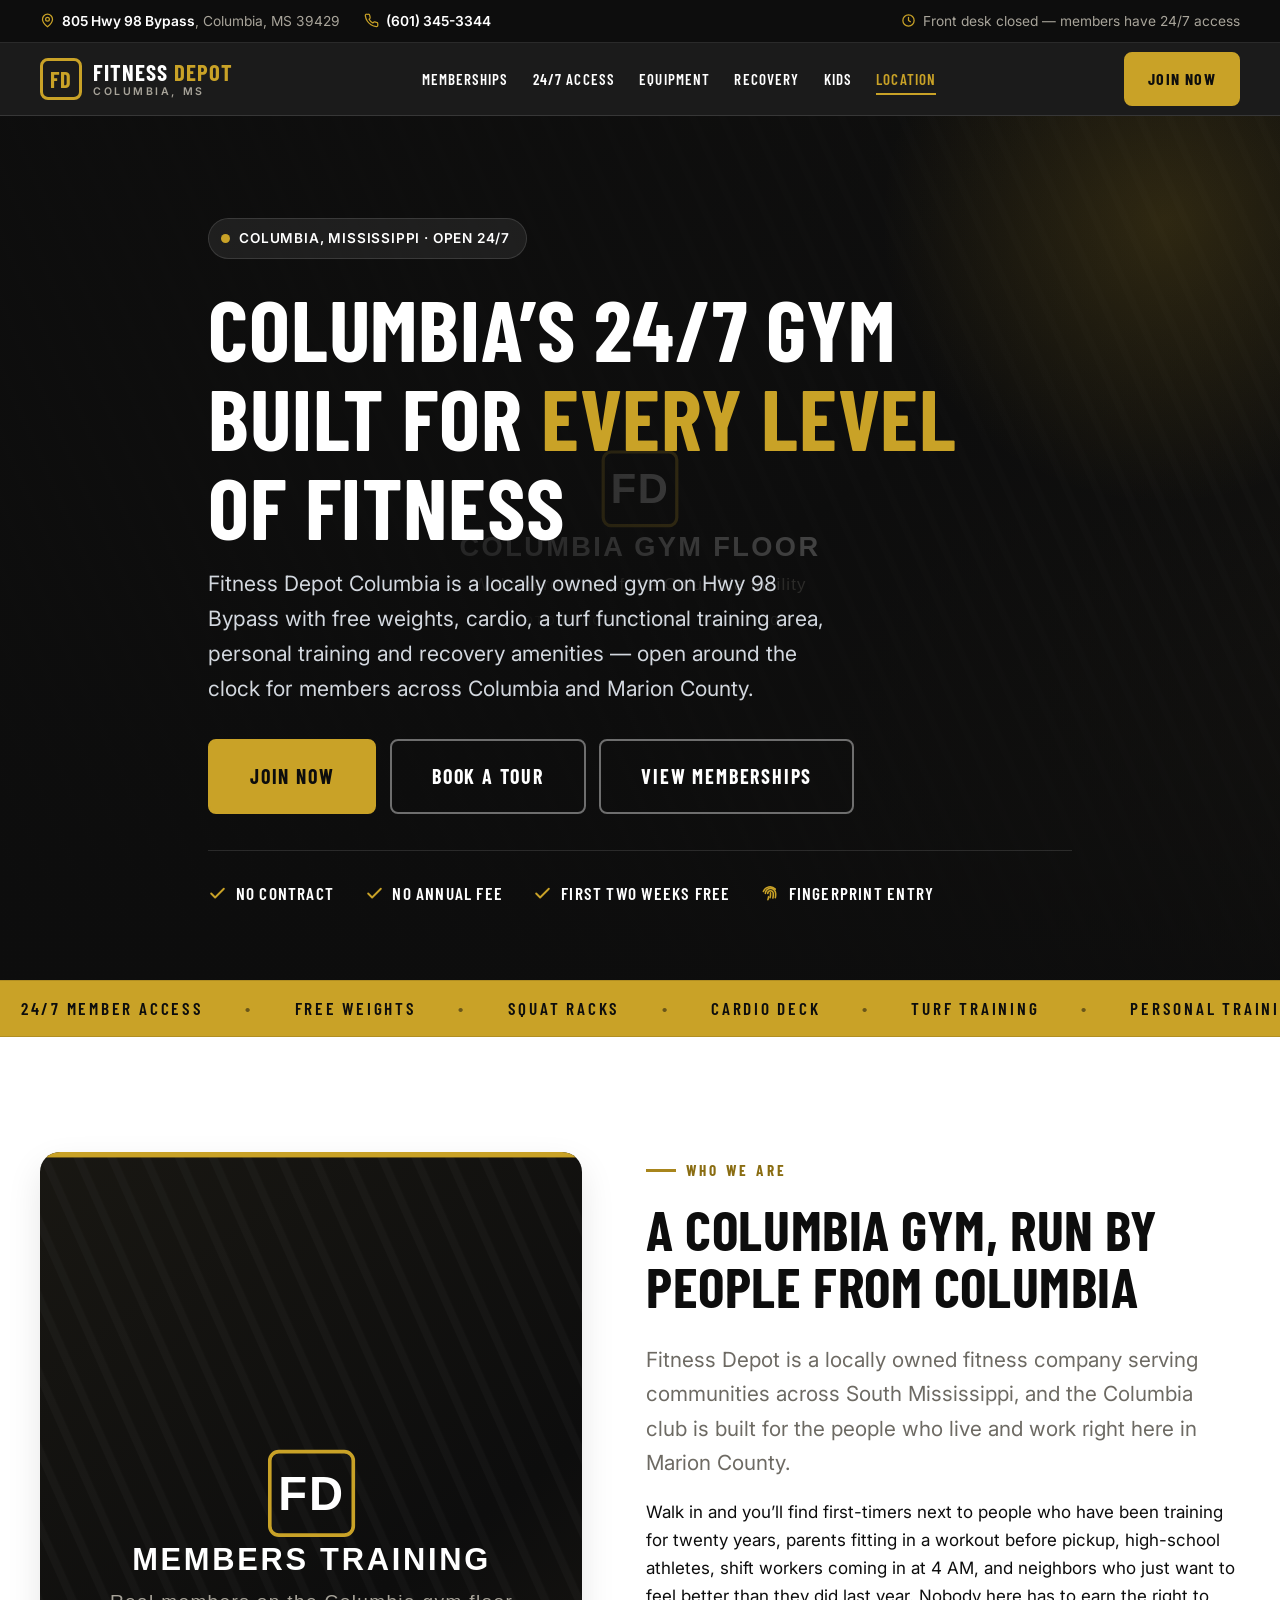
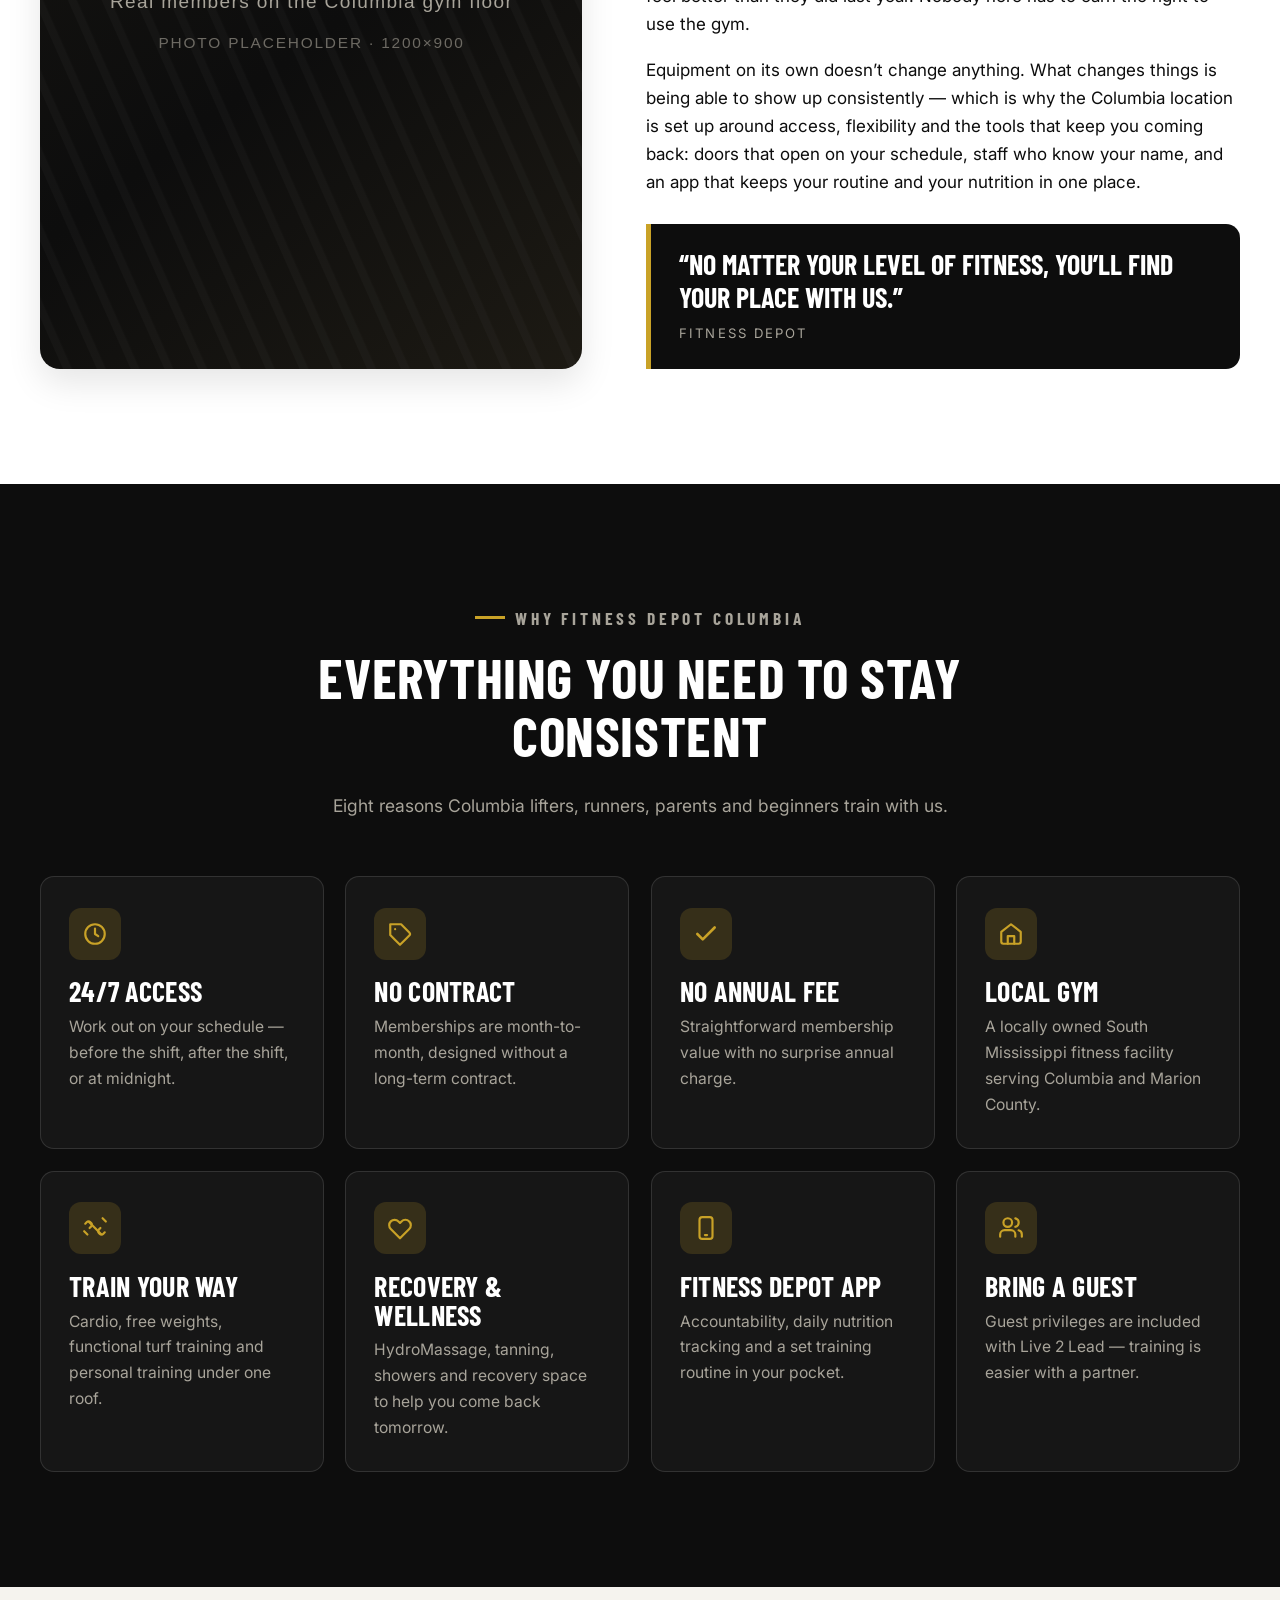
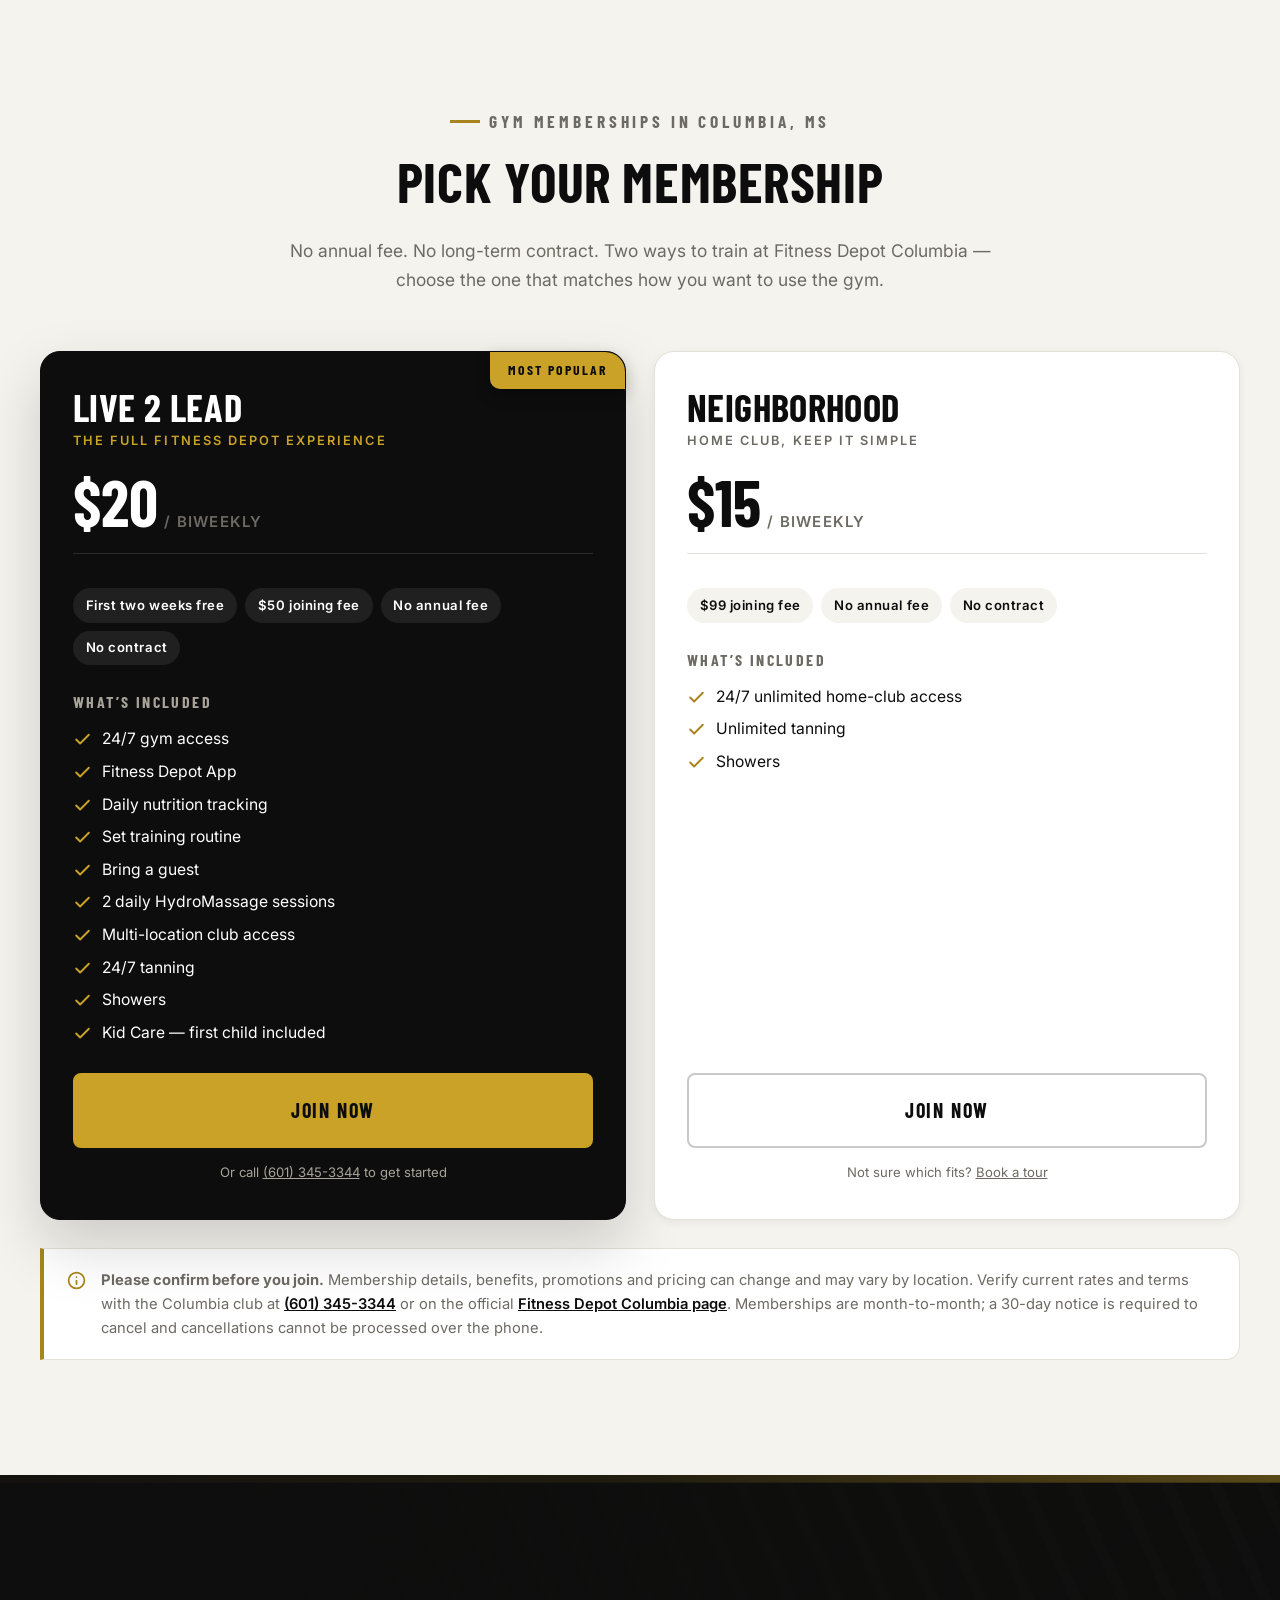
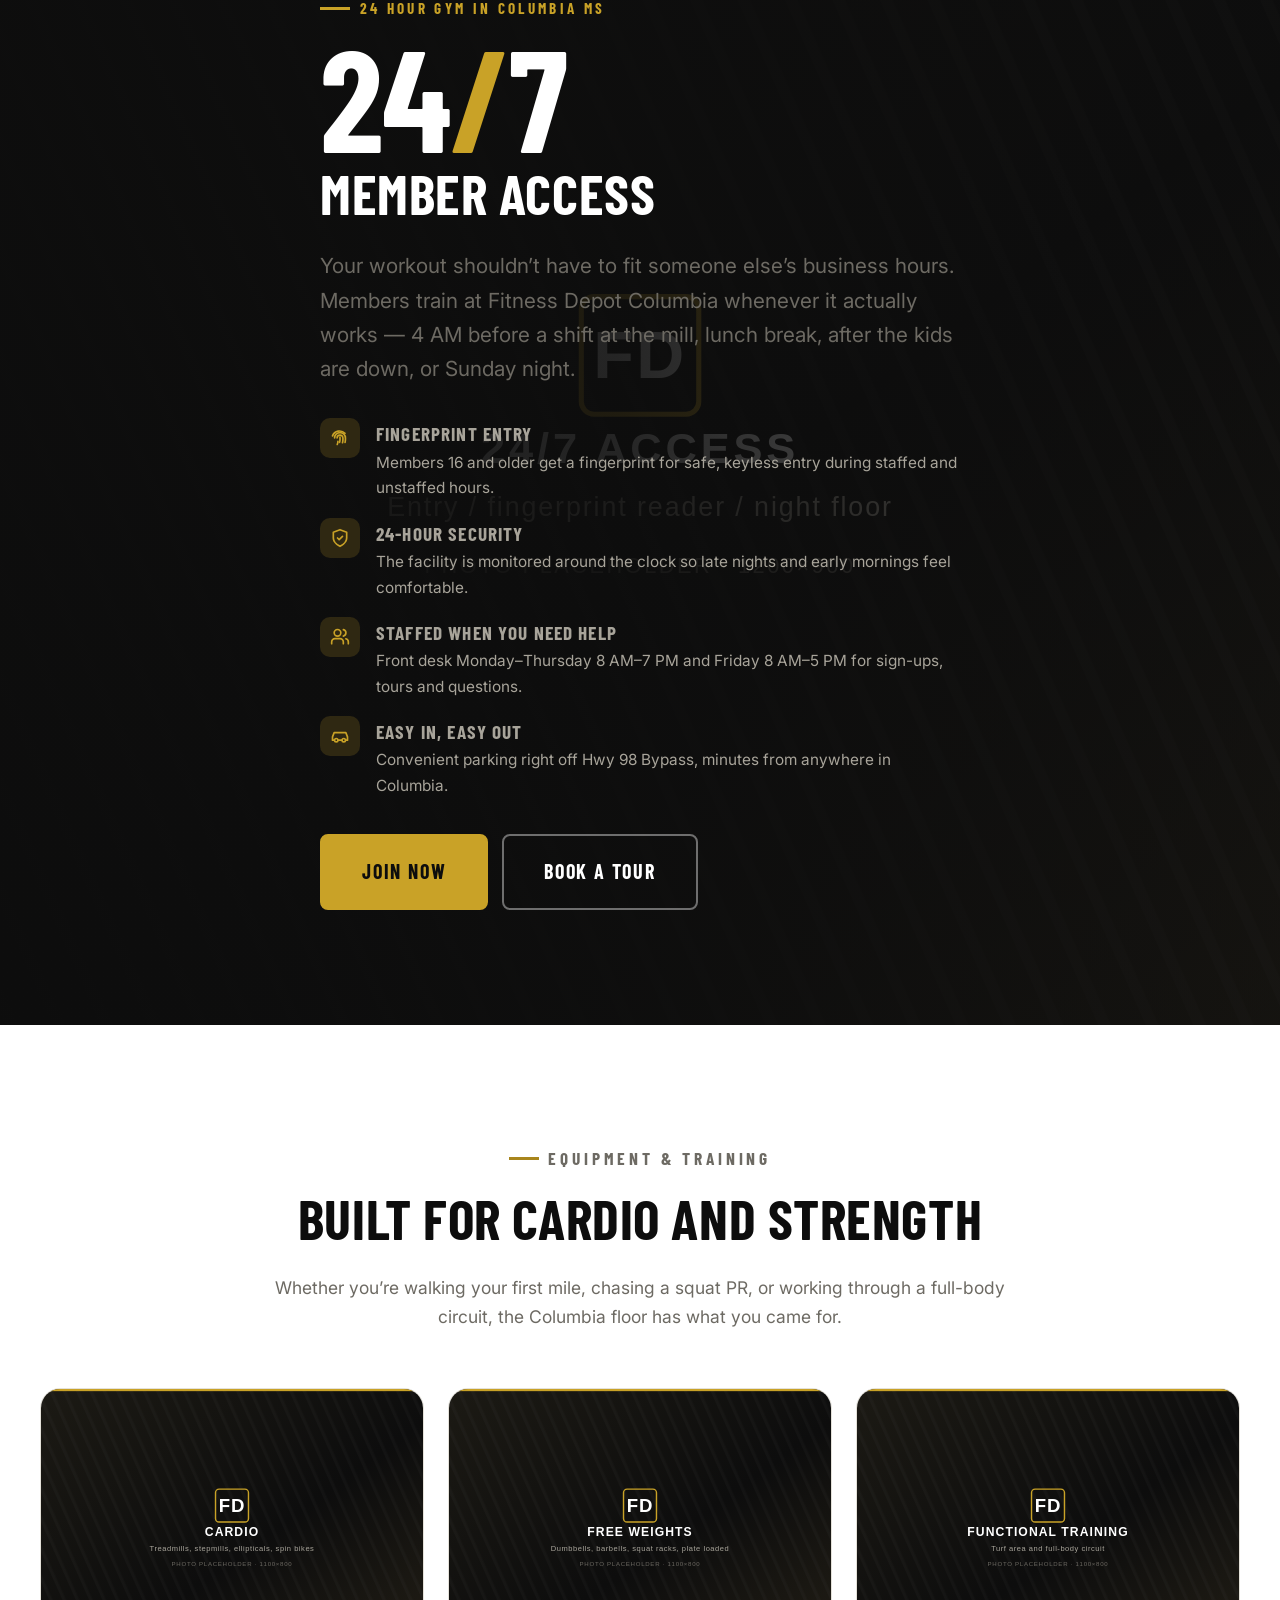
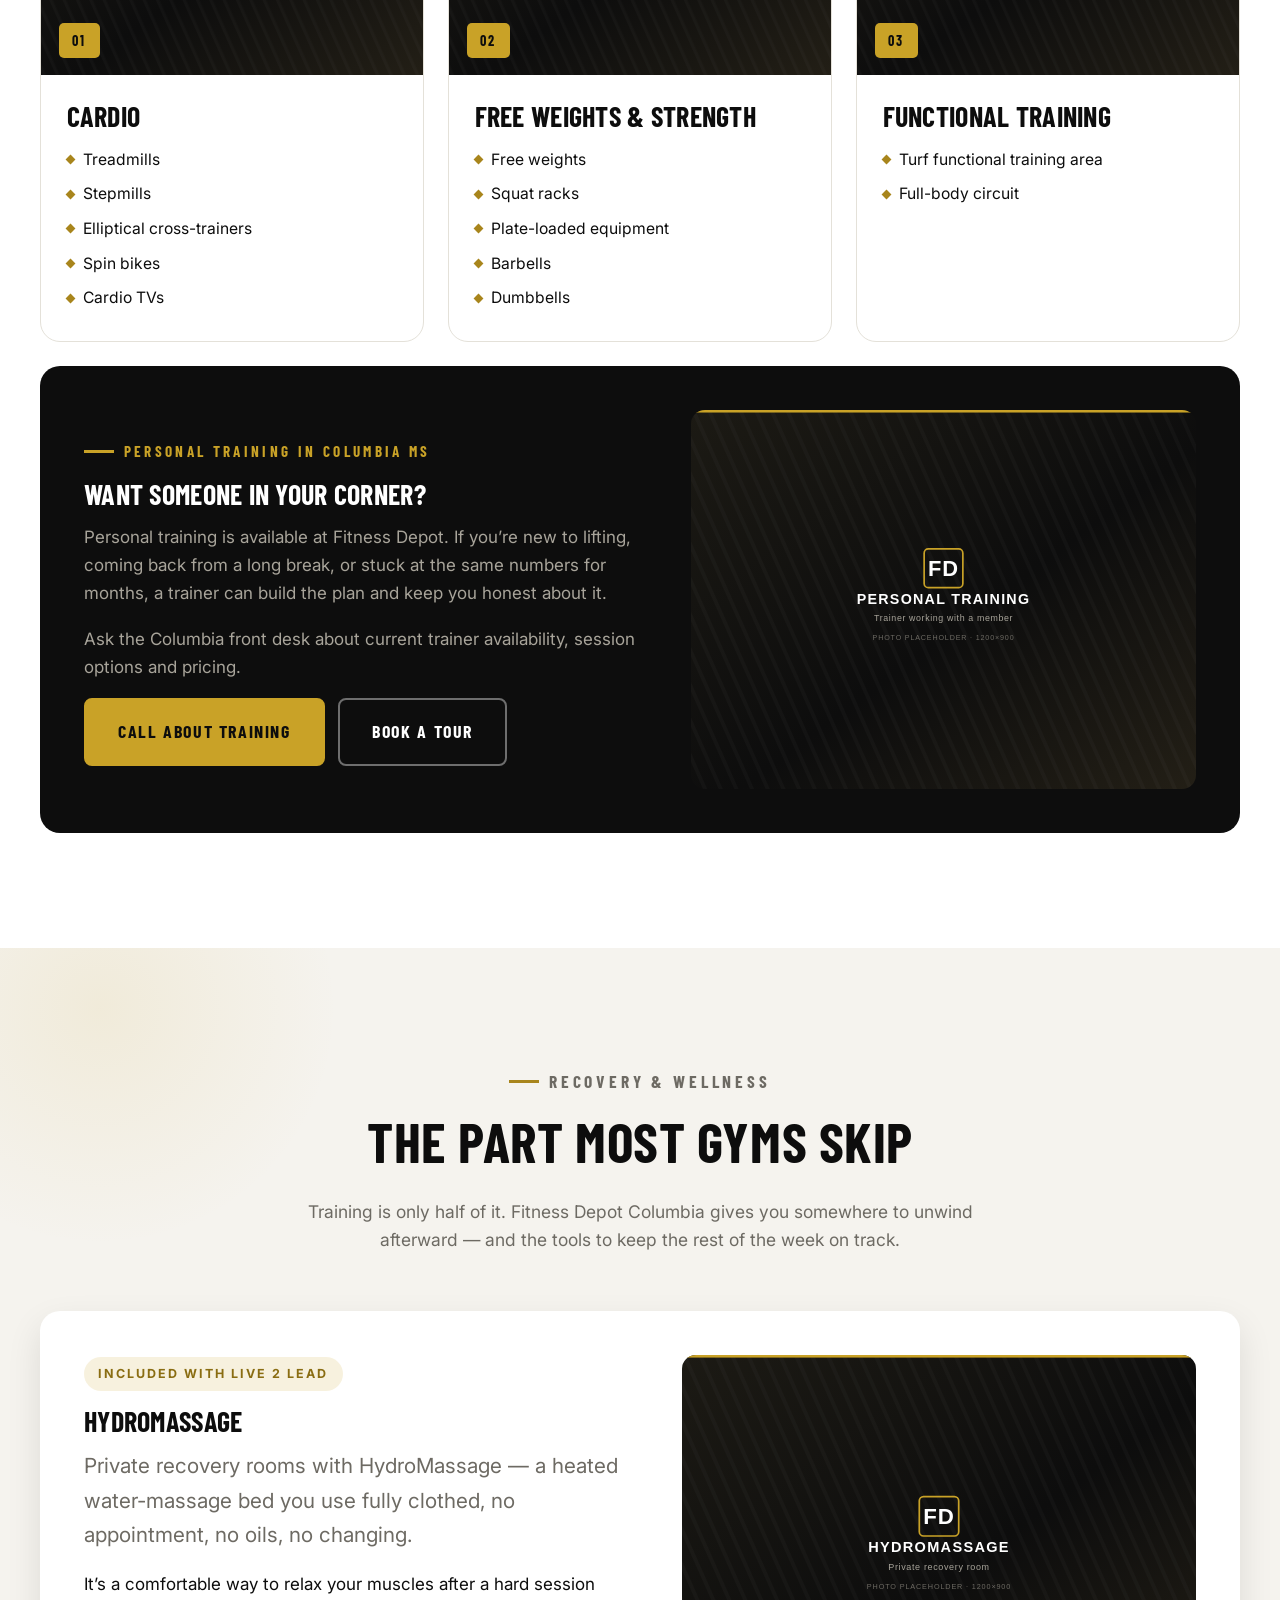
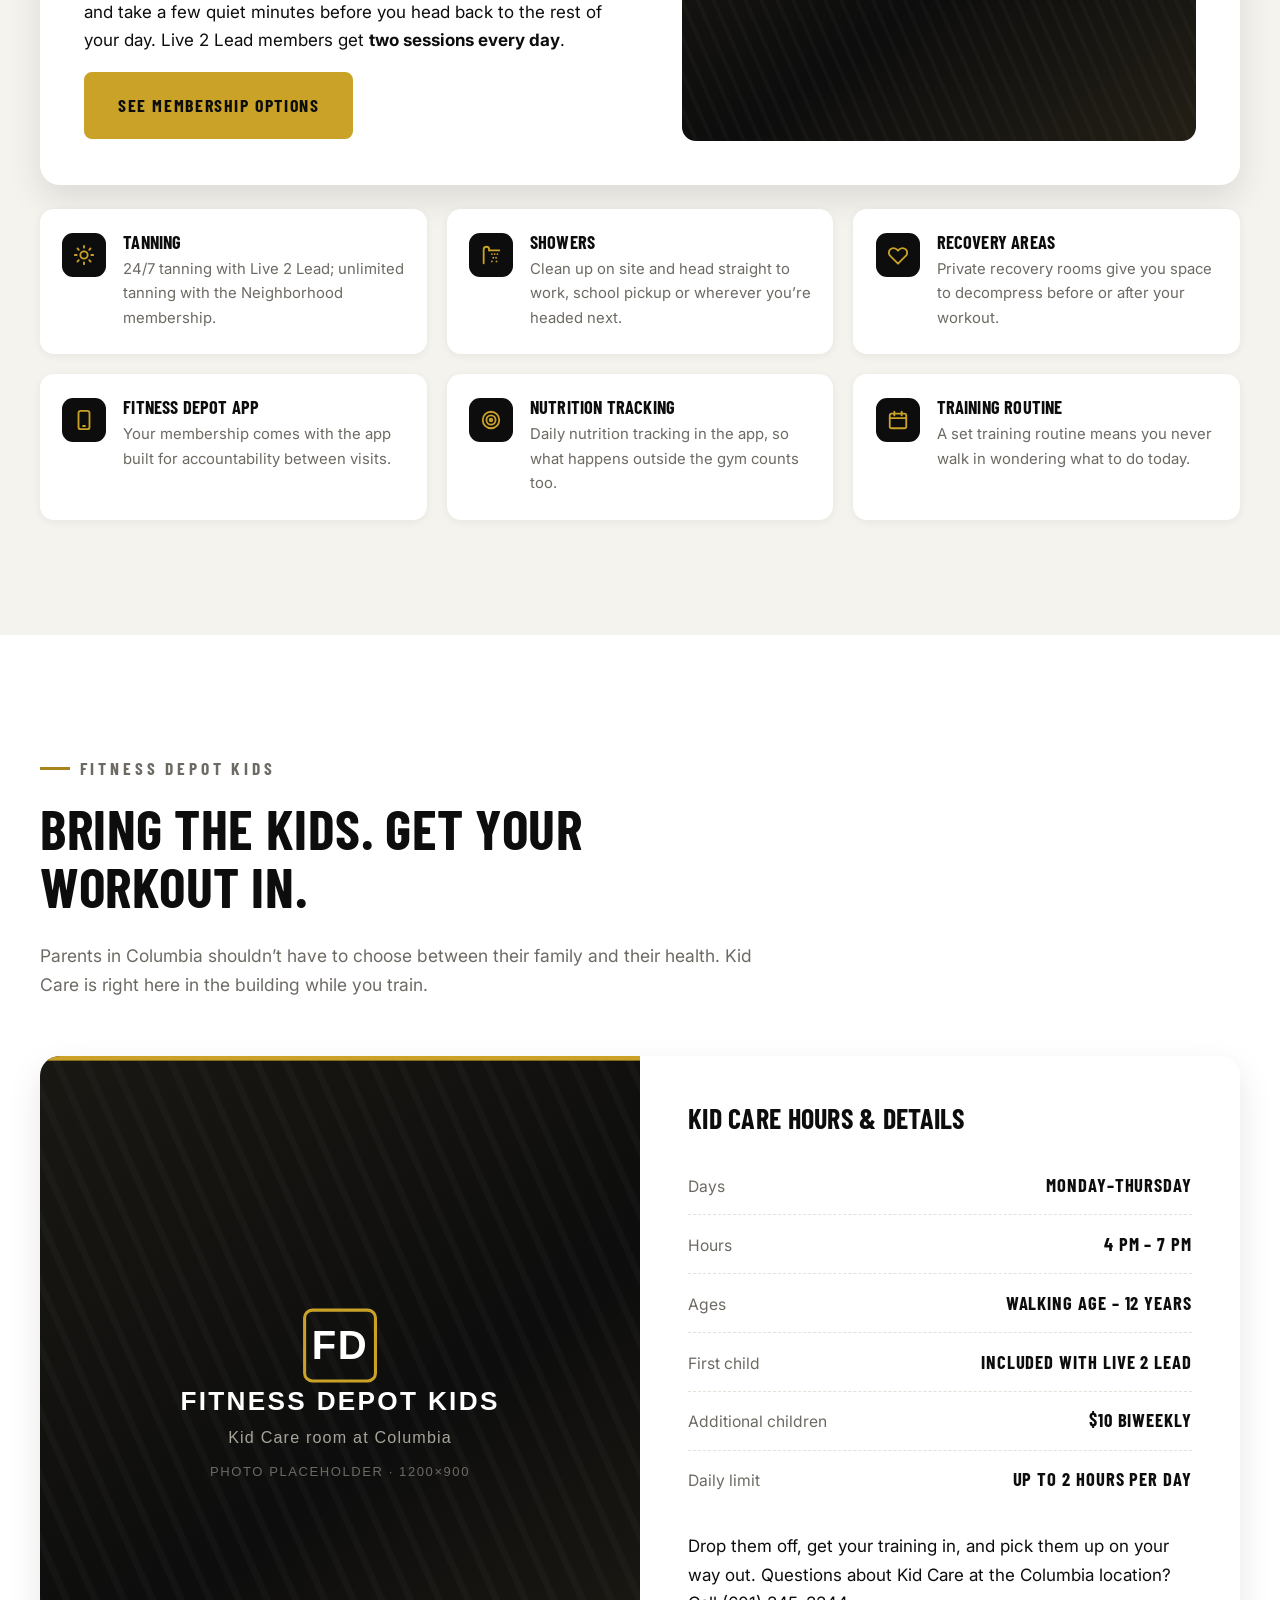
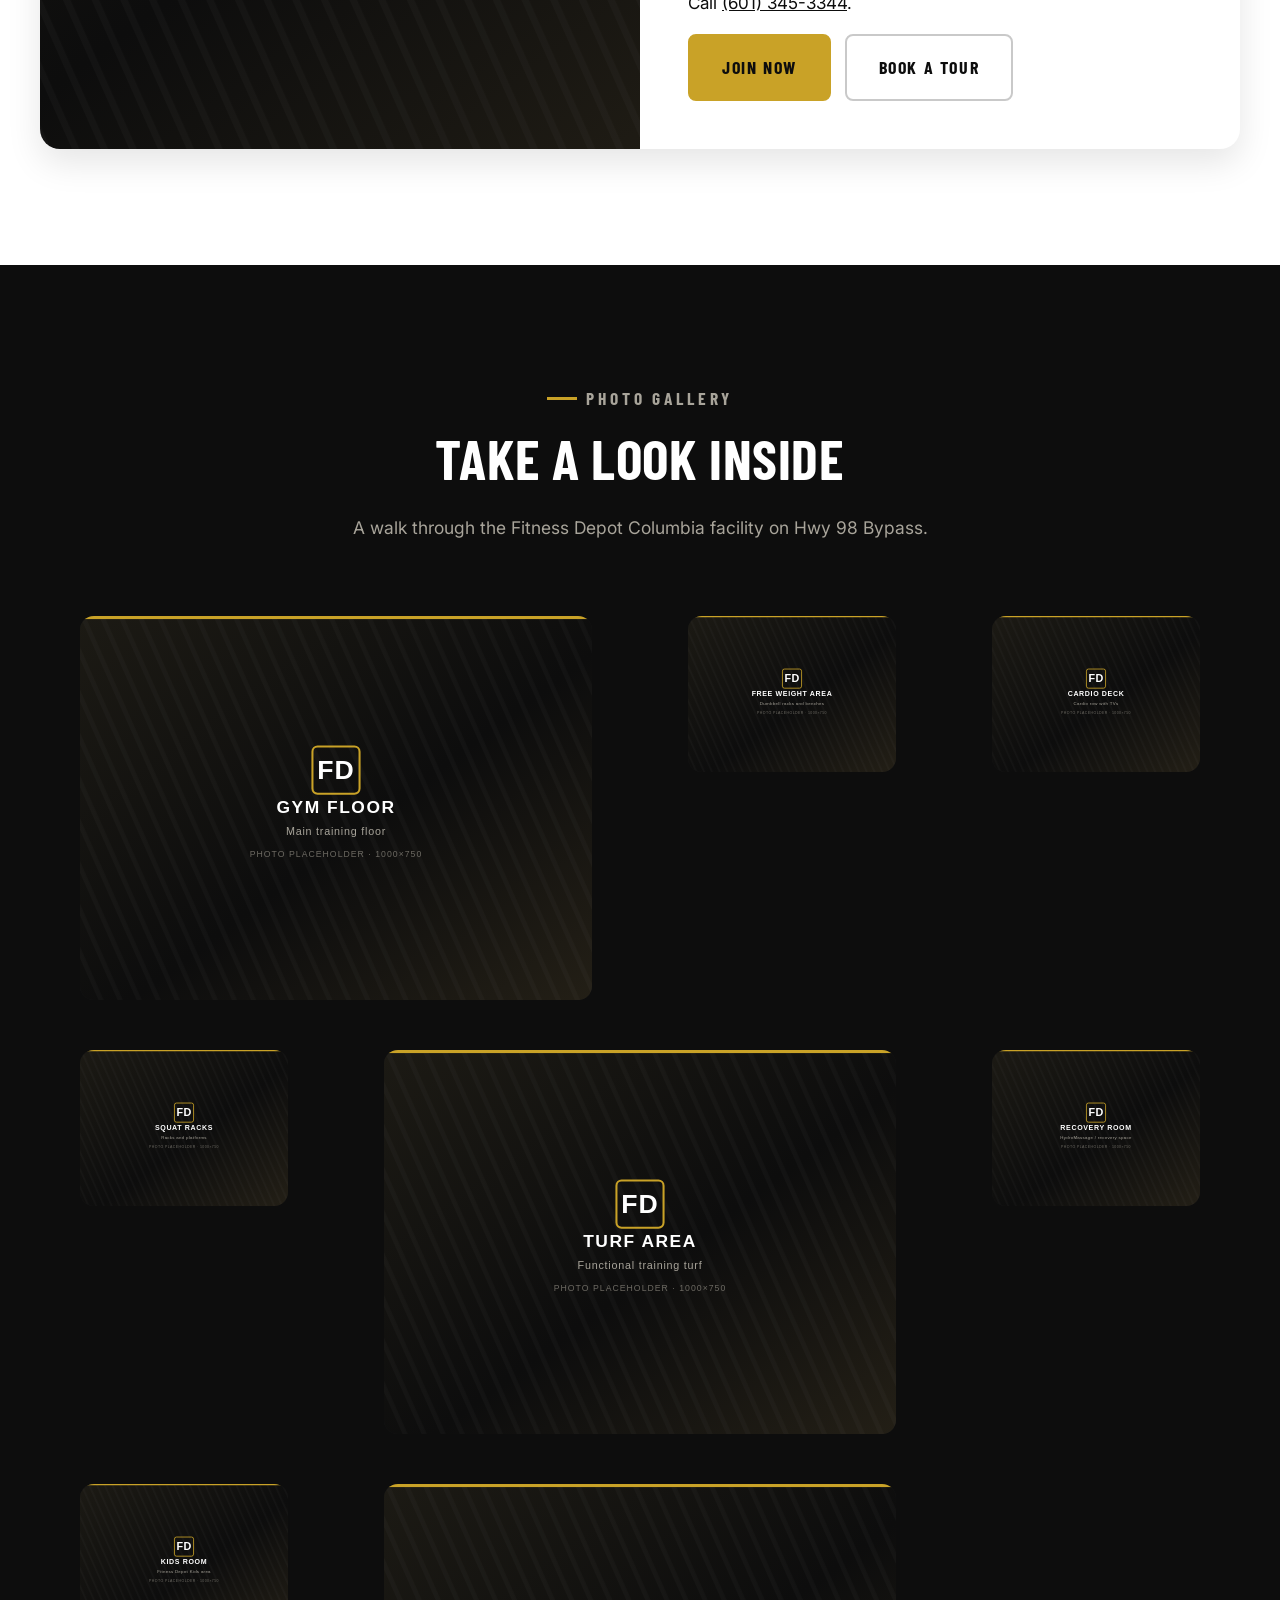
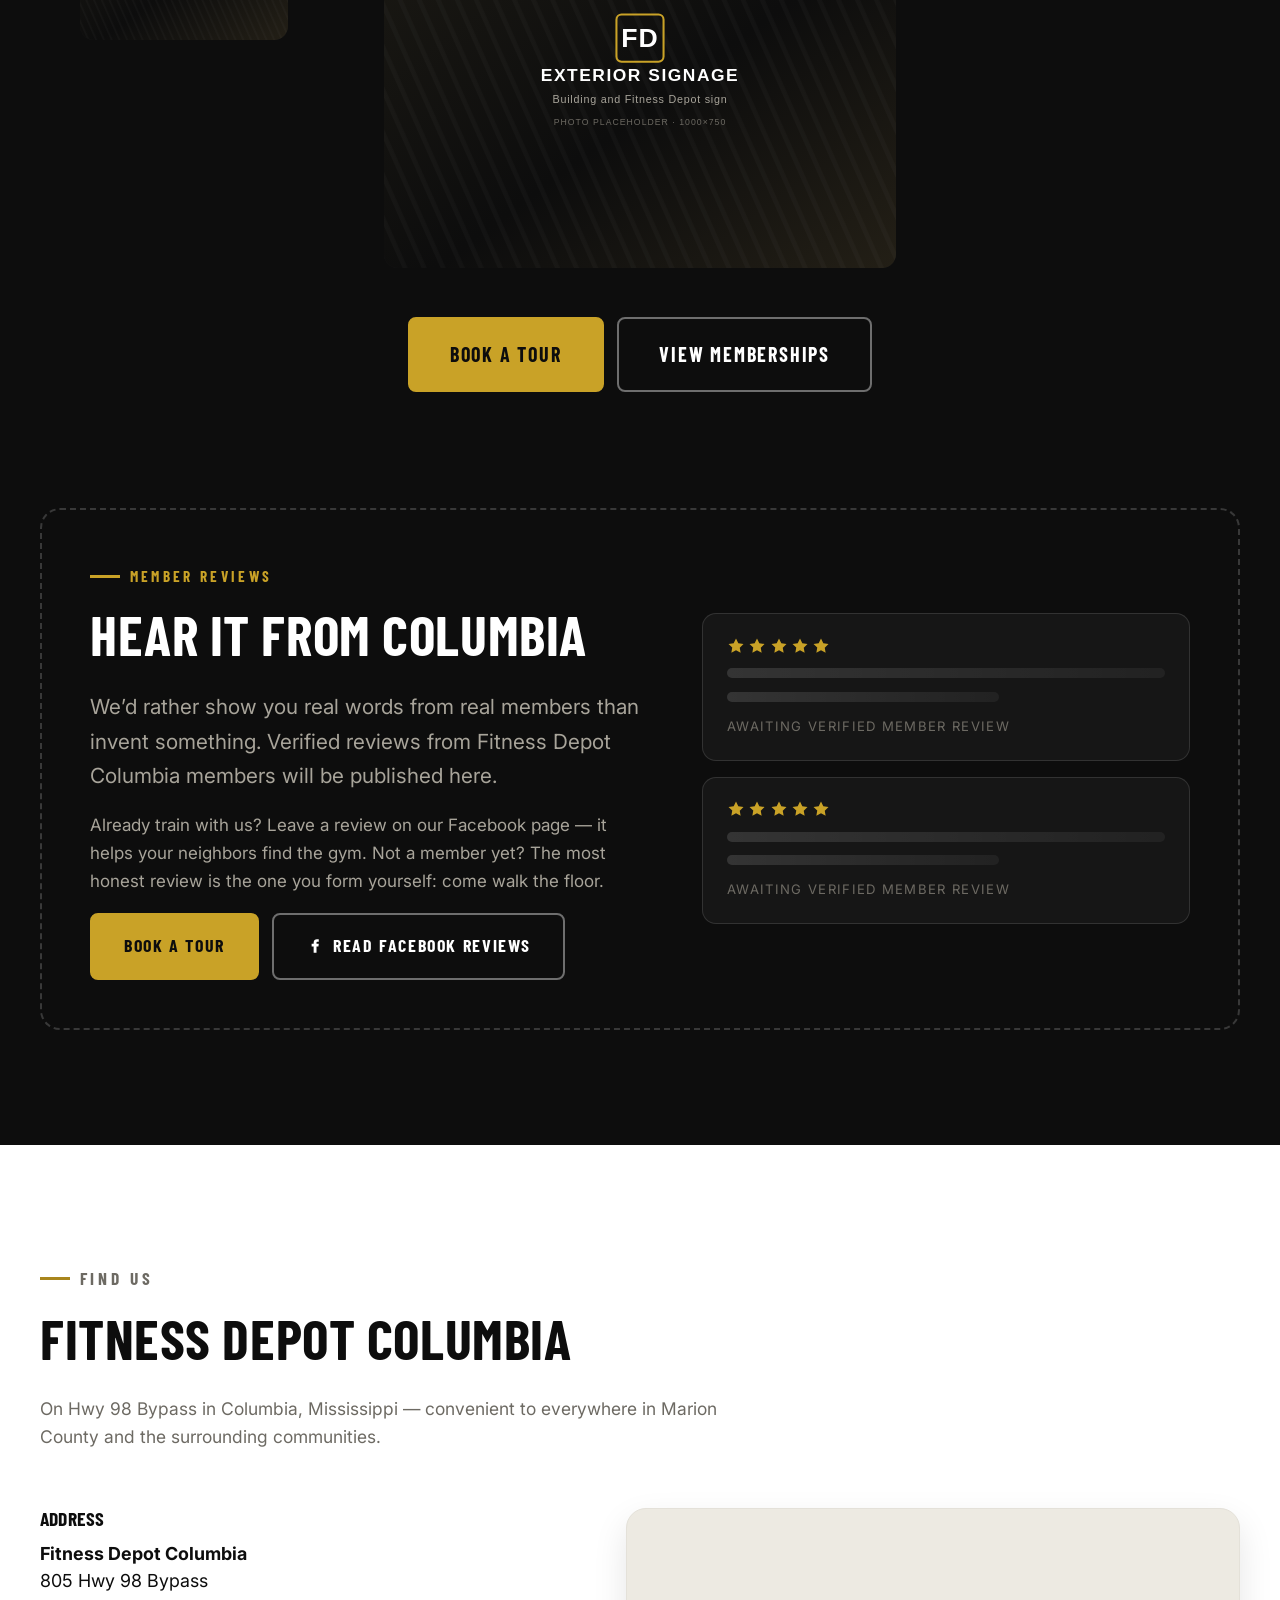
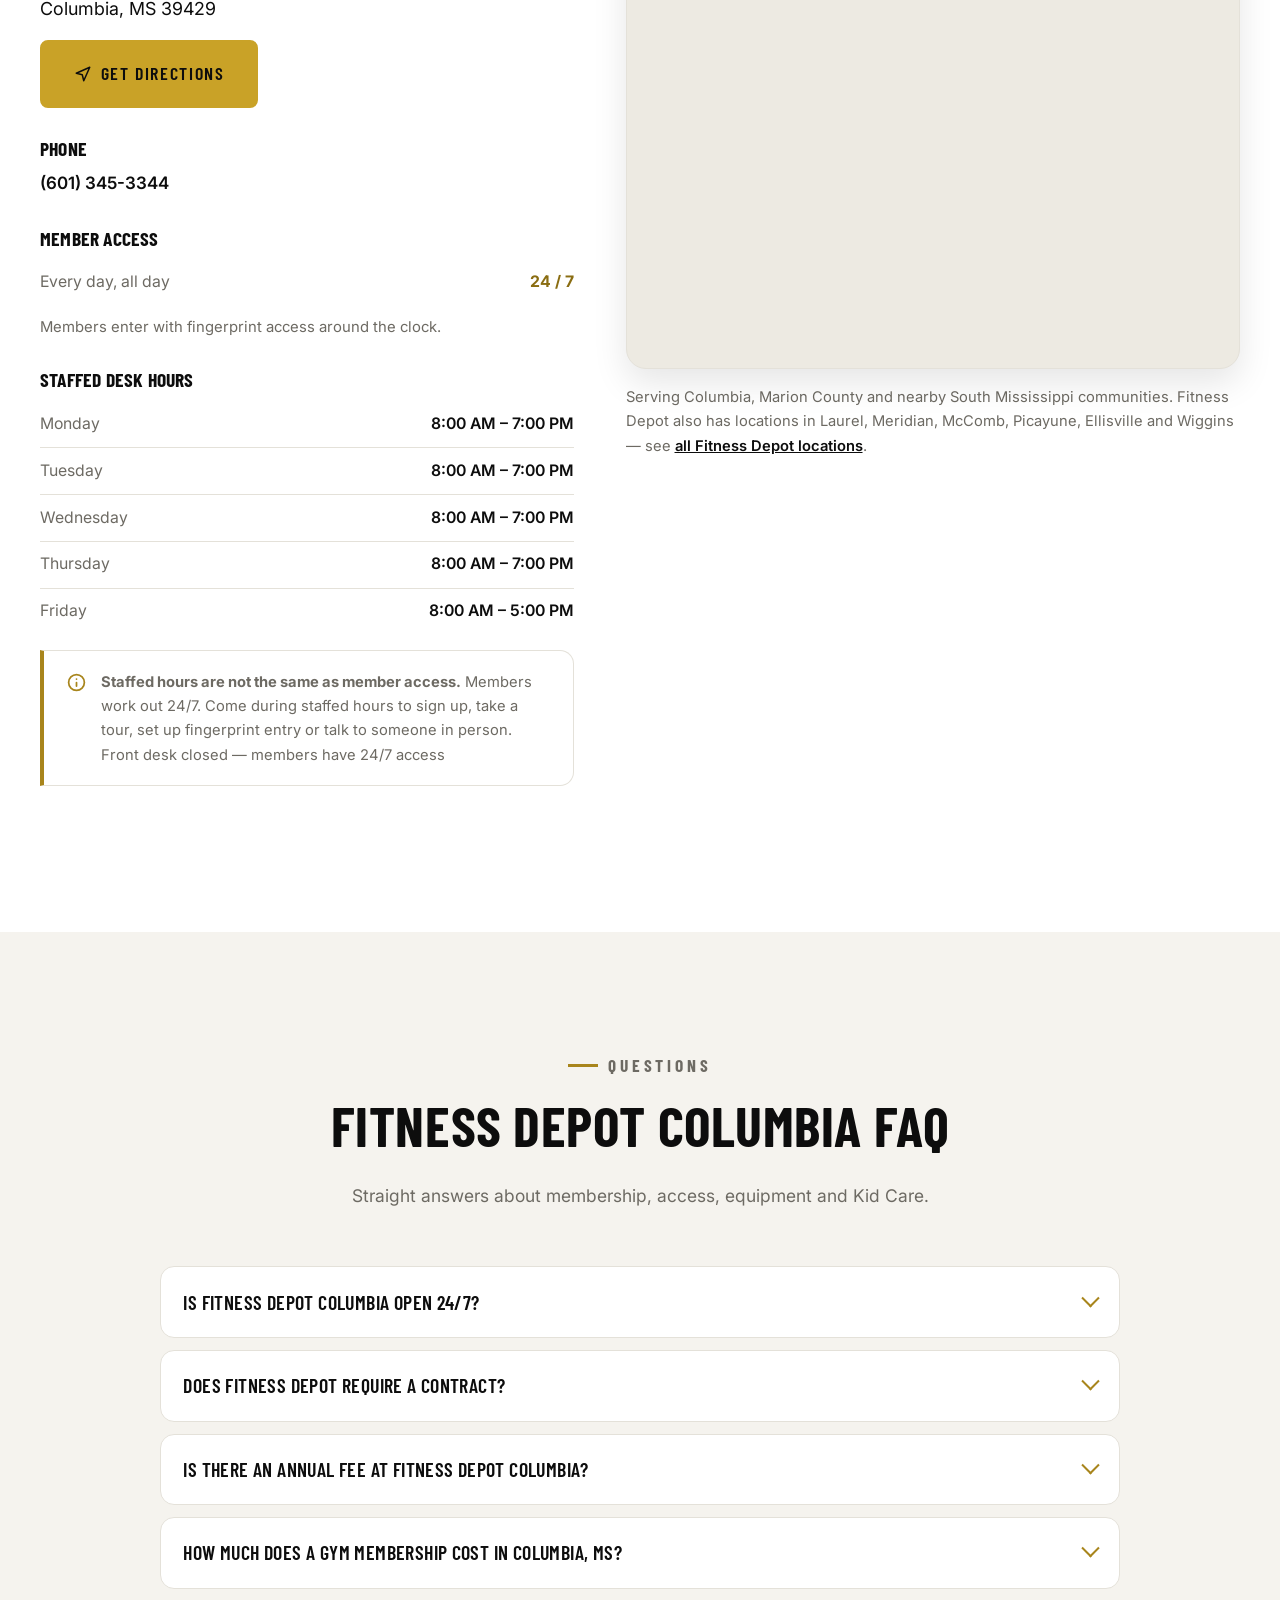
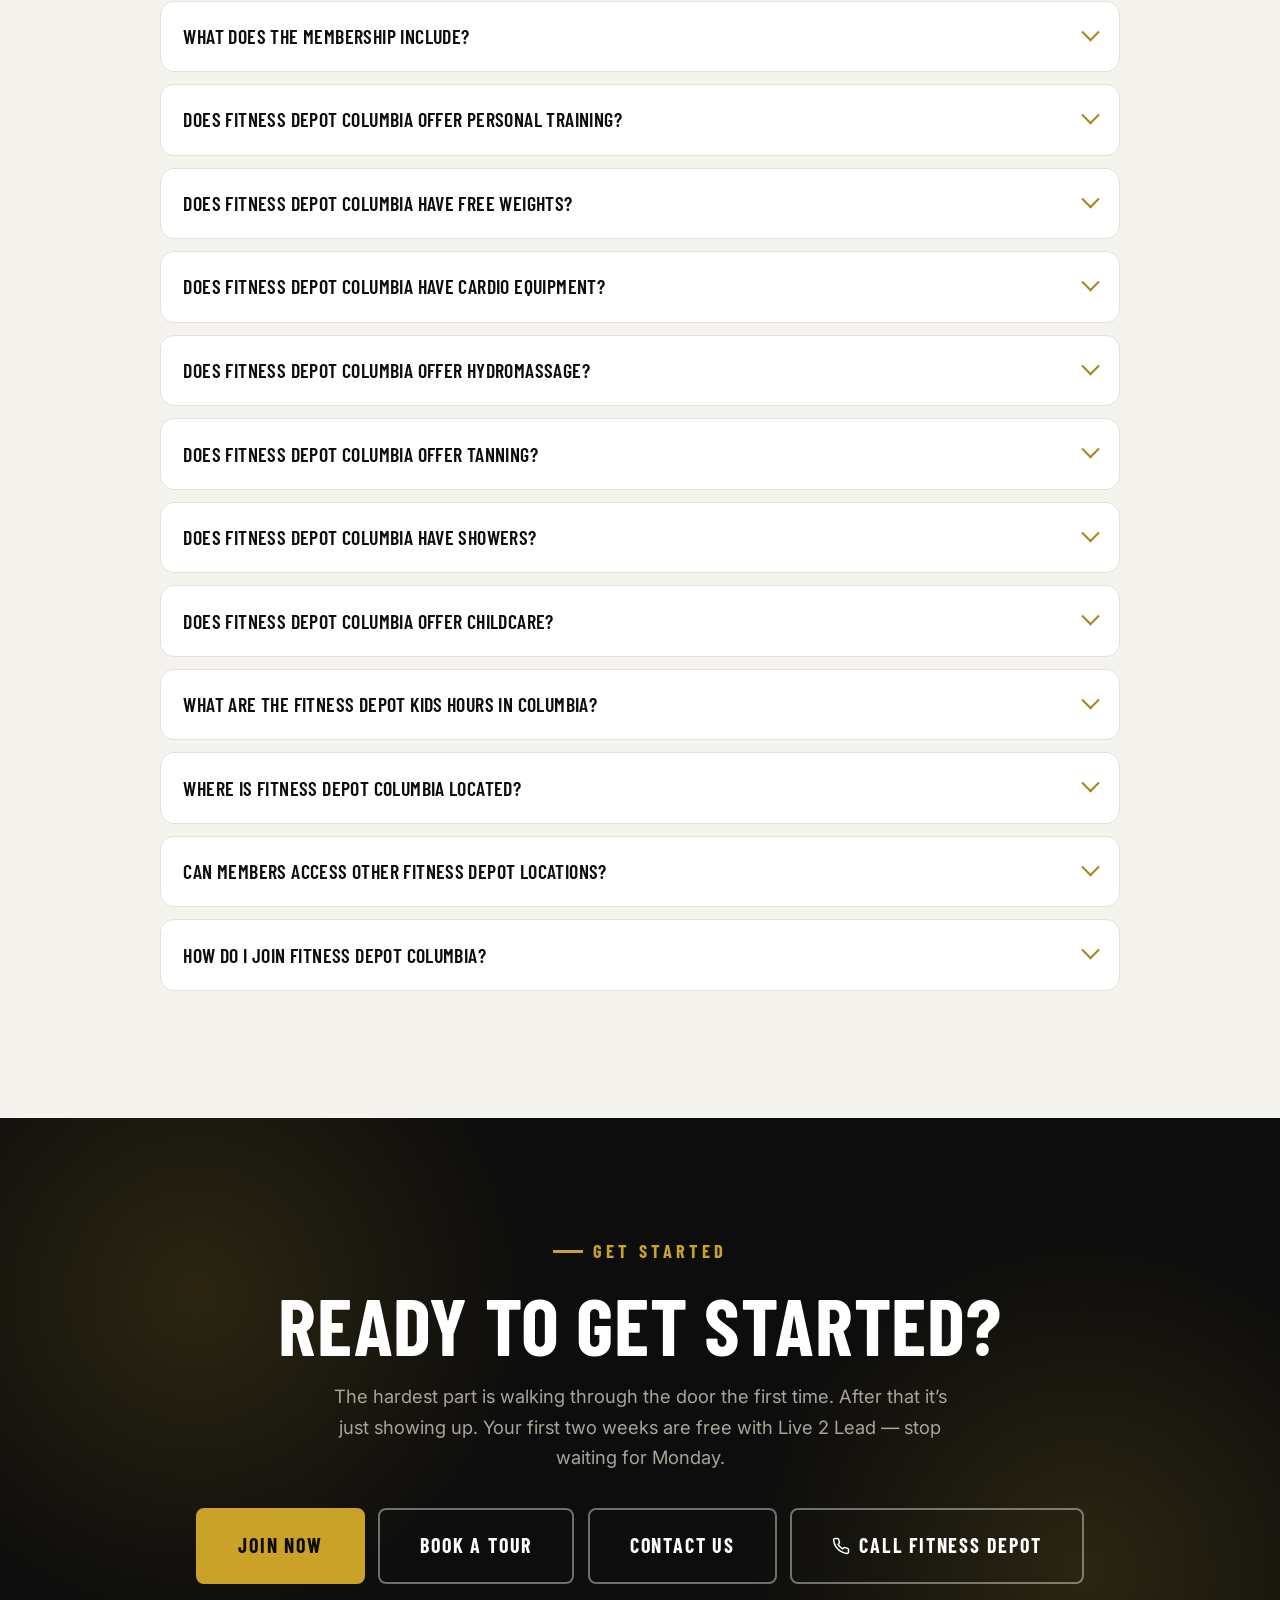
==== index.html @ 947cded8 "Apply official Fitness Depot gold and black branding Replaces the placeholder red palette with the r" ====
<!DOCTYPE html>
<html lang="en">
<head>
<meta charset="utf-8">
<meta name="viewport" content="width=device-width, initial-scale=1">

<!-- ==========================================================================
     BEFORE LAUNCH: replace every occurrence of https://www.fitnessdepotcolumbia.com
     with the live domain (canonical, Open Graph, sitemap.xml, robots.txt, schema).
     See docs/LAUNCH-CHECKLIST.md
     ========================================================================== -->

<title>Fitness Depot Columbia MS | 24/7 Gym in Columbia, Mississippi</title>
<meta name="description" content="Locally owned 24/7 gym in Columbia, MS. Free weights, cardio, turf training, personal training, HydroMassage, tanning and Kid Care. No contract.">
<link rel="canonical" href="https://www.fitnessdepotcolumbia.com/">
<meta name="robots" content="index, follow, max-image-preview:large">
<meta name="theme-color" content="#0d0d0d">
<meta name="geo.region" content="US-MS">
<meta name="geo.placename" content="Columbia, Mississippi">

<!-- Open Graph / social -->
<meta property="og:type" content="business.business">
<meta property="og:site_name" content="Fitness Depot Columbia">
<meta property="og:title" content="Fitness Depot Columbia MS | 24/7 Gym in Columbia, Mississippi">
<meta property="og:description" content="A locally owned 24/7 gym in Columbia, MS. Free weights, cardio, turf functional training, personal training, HydroMassage, tanning and Kid Care. No contract. No annual fee.">
<meta property="og:url" content="https://www.fitnessdepotcolumbia.com/">
<meta property="og:image" content="https://www.fitnessdepotcolumbia.com/assets/img/og-image.svg">
<meta property="og:locale" content="en_US">
<meta name="twitter:card" content="summary_large_image">
<meta name="twitter:title" content="Fitness Depot Columbia MS | 24/7 Gym in Columbia, Mississippi">
<meta name="twitter:description" content="A locally owned 24/7 gym in Columbia, MS. Strength, cardio, functional training, recovery and Kid Care.">
<meta name="twitter:image" content="https://www.fitnessdepotcolumbia.com/assets/img/og-image.svg">

<link rel="icon" href="assets/favicon/favicon.svg" type="image/svg+xml">
<link rel="apple-touch-icon" href="assets/favicon/apple-touch-icon.png">
<link rel="manifest" href="site.webmanifest">

<link rel="preconnect" href="https://fonts.googleapis.com">
<link rel="preconnect" href="https://fonts.gstatic.com" crossorigin>
<link rel="stylesheet" href="https://fonts.googleapis.com/css2?family=Barlow+Condensed:wght@500;600;700&family=Inter:wght@400;500;600;700&display=swap">
<link rel="stylesheet" href="assets/css/styles.css">

<script type="application/ld+json">
{
  "@context": "https://schema.org",
  "@graph": [
    {
      "@type": ["HealthClub", "LocalBusiness"],
      "@id": "https://www.fitnessdepotcolumbia.com/#gym",
      "name": "Fitness Depot Columbia",
      "alternateName": "Fitness Depot Columbia MS",
      "description": "Fitness Depot Columbia is a locally owned 24/7 gym serving Columbia, Mississippi and Marion County. Free weights, squat racks, cardio equipment, a turf functional training area, personal training, HydroMassage recovery, tanning, showers and Fitness Depot Kids care.",
      "url": "https://www.fitnessdepotcolumbia.com/",
      "telephone": "+1-601-345-3344",
      "image": "https://www.fitnessdepotcolumbia.com/assets/img/og-image.svg",
      "priceRange": "$",
      "currenciesAccepted": "USD",
      "address": {
        "@type": "PostalAddress",
        "streetAddress": "805 Hwy 98 Bypass",
        "addressLocality": "Columbia",
        "addressRegion": "MS",
        "postalCode": "39429",
        "addressCountry": "US"
      },
      "hasMap": "https://www.google.com/maps/search/?api=1&query=Fitness%20Depot%20805%20Hwy%2098%20Bypass%20Columbia%20MS%2039429",
      "areaServed": [
        { "@type": "City", "name": "Columbia", "containedInPlace": { "@type": "State", "name": "Mississippi" } },
        { "@type": "AdministrativeArea", "name": "Marion County, Mississippi" }
      ],
      "parentOrganization": {
        "@type": "Organization",
        "name": "Fitness Depot",
        "url": "https://fdgyms.com/"
      },
      "sameAs": [
        "https://fdgyms.com/columbia",
        "https://www.facebook.com/fitnessdepotcolumbia/"
      ],
      "openingHoursSpecification": [
        {
          "@type": "OpeningHoursSpecification",
          "name": "Staffed desk hours",
          "dayOfWeek": ["Monday", "Tuesday", "Wednesday", "Thursday"],
          "opens": "08:00",
          "closes": "19:00"
        },
        {
          "@type": "OpeningHoursSpecification",
          "name": "Staffed desk hours",
          "dayOfWeek": "Friday",
          "opens": "08:00",
          "closes": "17:00"
        }
      ],
      "amenityFeature": [
        { "@type": "LocationFeatureSpecification", "name": "24/7 member access", "value": true },
        { "@type": "LocationFeatureSpecification", "name": "Fingerprint entry", "value": true },
        { "@type": "LocationFeatureSpecification", "name": "24-hour security", "value": true },
        { "@type": "LocationFeatureSpecification", "name": "Free weights and squat racks", "value": true },
        { "@type": "LocationFeatureSpecification", "name": "Cardio equipment", "value": true },
        { "@type": "LocationFeatureSpecification", "name": "Turf functional training area", "value": true },
        { "@type": "LocationFeatureSpecification", "name": "Personal training", "value": true },
        { "@type": "LocationFeatureSpecification", "name": "HydroMassage", "value": true },
        { "@type": "LocationFeatureSpecification", "name": "Tanning", "value": true },
        { "@type": "LocationFeatureSpecification", "name": "Showers", "value": true },
        { "@type": "LocationFeatureSpecification", "name": "Kid Care", "value": true }
      ],
      "makesOffer": [
        {
          "@type": "Offer",
          "name": "Live 2 Lead membership",
          "category": "Gym membership",
          "url": "https://www.fitnessdepotcolumbia.com/#memberships",
          "priceSpecification": {
            "@type": "UnitPriceSpecification",
            "price": "20.00",
            "priceCurrency": "USD",
            "referenceQuantity": {
              "@type": "QuantitativeValue",
              "value": 2,
              "unitCode": "WEE"
            }
          }
        },
        {
          "@type": "Offer",
          "name": "Neighborhood membership",
          "category": "Gym membership",
          "url": "https://www.fitnessdepotcolumbia.com/#memberships",
          "priceSpecification": {
            "@type": "UnitPriceSpecification",
            "price": "15.00",
            "priceCurrency": "USD",
            "referenceQuantity": {
              "@type": "QuantitativeValue",
              "value": 2,
              "unitCode": "WEE"
            }
          }
        }
      ]
    },
    {
      "@type": "WebSite",
      "@id": "https://www.fitnessdepotcolumbia.com/#website",
      "url": "https://www.fitnessdepotcolumbia.com/",
      "name": "Fitness Depot Columbia",
      "publisher": { "@id": "https://www.fitnessdepotcolumbia.com/#gym" },
      "inLanguage": "en-US"
    },
    {
      "@type": "FAQPage",
      "@id": "https://www.fitnessdepotcolumbia.com/#faq",
      "mainEntity": [
        {
          "@type": "Question",
          "name": "Is Fitness Depot Columbia open 24/7?",
          "acceptedAnswer": { "@type": "Answer", "text": "Yes. Members have 24/7 access to the Columbia gym using fingerprint entry, and the building has 24-hour security. Staffed front desk hours are Monday through Thursday 8:00 AM to 7:00 PM and Friday 8:00 AM to 5:00 PM." }
        },
        {
          "@type": "Question",
          "name": "Does Fitness Depot require a contract?",
          "acceptedAnswer": { "@type": "Answer", "text": "No. Fitness Depot memberships are month-to-month with no long-term contract. A 30-day notice is required to cancel, and cancellations cannot be handled over the phone." }
        },
        {
          "@type": "Question",
          "name": "Is there an annual fee at Fitness Depot Columbia?",
          "acceptedAnswer": { "@type": "Answer", "text": "No. Both the Live 2 Lead and Neighborhood memberships are advertised with no annual fee." }
        },
        {
          "@type": "Question",
          "name": "How much does a gym membership cost in Columbia, MS?",
          "acceptedAnswer": { "@type": "Answer", "text": "The Live 2 Lead membership is advertised at $20 biweekly with a $50 joining fee and the first two weeks free. The Neighborhood membership is advertised at $15 biweekly with a $99 joining fee. Pricing and promotions can change, so confirm current rates with the Columbia location at (601) 345-3344." }
        },
        {
          "@type": "Question",
          "name": "What does the membership include?",
          "acceptedAnswer": { "@type": "Answer", "text": "Live 2 Lead includes 24/7 gym access, the Fitness Depot App, daily nutrition tracking, a set training routine, bring-a-guest privileges, 2 daily HydroMassage sessions, multi-location club access, 24/7 tanning, showers, and Kid Care with the first child included. The Neighborhood membership includes 24/7 unlimited home-club access, unlimited tanning and showers." }
        },
        {
          "@type": "Question",
          "name": "Does Fitness Depot Columbia offer personal training?",
          "acceptedAnswer": { "@type": "Answer", "text": "Yes. Personal training is available at Fitness Depot. Ask the Columbia front desk about current trainer availability, session options and pricing." }
        },
        {
          "@type": "Question",
          "name": "Does Fitness Depot Columbia have free weights?",
          "acceptedAnswer": { "@type": "Answer", "text": "Yes. The Columbia gym has free weights, dumbbells, barbells, squat racks and plate-loaded equipment." }
        },
        {
          "@type": "Question",
          "name": "Does Fitness Depot Columbia have cardio equipment?",
          "acceptedAnswer": { "@type": "Answer", "text": "Yes. Cardio equipment at the Columbia location includes treadmills, stepmills, elliptical cross-trainers and spin bikes, with cardio TVs on the floor." }
        },
        {
          "@type": "Question",
          "name": "Does Fitness Depot Columbia offer HydroMassage?",
          "acceptedAnswer": { "@type": "Answer", "text": "Yes. The Columbia location has private recovery rooms with HydroMassage. Live 2 Lead members get two HydroMassage sessions per day." }
        },
        {
          "@type": "Question",
          "name": "Does Fitness Depot Columbia offer tanning?",
          "acceptedAnswer": { "@type": "Answer", "text": "Yes. Tanning is included with the Live 2 Lead membership on a 24/7 basis, and the Neighborhood membership includes unlimited tanning." }
        },
        {
          "@type": "Question",
          "name": "Does Fitness Depot Columbia have showers?",
          "acceptedAnswer": { "@type": "Answer", "text": "Yes. Showers are included with both the Live 2 Lead and Neighborhood memberships." }
        },
        {
          "@type": "Question",
          "name": "Does Fitness Depot Columbia offer childcare?",
          "acceptedAnswer": { "@type": "Answer", "text": "Yes. Fitness Depot Kids is available for children from walking age through 12 years old. The first child is included with a Live 2 Lead membership and each additional child is $10 biweekly." }
        },
        {
          "@type": "Question",
          "name": "What are the Fitness Depot Kids hours in Columbia?",
          "acceptedAnswer": { "@type": "Answer", "text": "Fitness Depot Kids at the Columbia location is open Monday through Thursday from 4:00 PM to 7:00 PM. Children can attend for up to two hours each day." }
        },
        {
          "@type": "Question",
          "name": "Where is Fitness Depot Columbia located?",
          "acceptedAnswer": { "@type": "Answer", "text": "Fitness Depot Columbia is at 805 Hwy 98 Bypass, Columbia, MS 39429, serving Columbia and the surrounding Marion County area. Phone: (601) 345-3344." }
        },
        {
          "@type": "Question",
          "name": "Can members access other Fitness Depot locations?",
          "acceptedAnswer": { "@type": "Answer", "text": "Multi-location club access is listed as a Live 2 Lead membership benefit. The Neighborhood membership includes 24/7 access to your home club. Fitness Depot has locations across South Mississippi, so confirm which clubs your membership covers with the Columbia staff." }
        },
        {
          "@type": "Question",
          "name": "How do I join Fitness Depot Columbia?",
          "acceptedAnswer": { "@type": "Answer", "text": "You can start your membership online or stop by the gym. To finish signing up and get set up with fingerprint entry, come by 805 Hwy 98 Bypass during staffed hours with a photo ID. Members 16 and older receive a fingerprint for 24/7 access. Call (601) 345-3344 with any questions." }
        }
      ]
    }
  ]
}
</script>
</head>
<body>

<a class="skip-link" href="#main">Skip to main content</a>

<!-- Icon sprite -->
<svg xmlns="http://www.w3.org/2000/svg" style="display:none" aria-hidden="true" focusable="false">
  <defs>
    <g id="s" fill="none" stroke="currentColor" stroke-width="2" stroke-linecap="round" stroke-linejoin="round"></g>
  </defs>
  <symbol id="i-clock" viewBox="0 0 24 24" fill="none" stroke="currentColor" stroke-width="2" stroke-linecap="round" stroke-linejoin="round"><circle cx="12" cy="12" r="9"/><path d="M12 7v5l3 2"/></symbol>
  <symbol id="i-check" viewBox="0 0 24 24" fill="none" stroke="currentColor" stroke-width="2.4" stroke-linecap="round" stroke-linejoin="round"><path d="M20 6 9 17l-5-5"/></symbol>
  <symbol id="i-pin" viewBox="0 0 24 24" fill="none" stroke="currentColor" stroke-width="2" stroke-linecap="round" stroke-linejoin="round"><path d="M20 10c0 6-8 12-8 12s-8-6-8-12a8 8 0 0 1 16 0Z"/><circle cx="12" cy="10" r="3"/></symbol>
  <symbol id="i-phone" viewBox="0 0 24 24" fill="none" stroke="currentColor" stroke-width="2" stroke-linecap="round" stroke-linejoin="round"><path d="M22 16.9v3a2 2 0 0 1-2.2 2 19.8 19.8 0 0 1-8.6-3.1 19.5 19.5 0 0 1-6-6A19.8 19.8 0 0 1 2.1 4.2 2 2 0 0 1 4.1 2h3a2 2 0 0 1 2 1.7c.1 1 .4 2 .7 2.9a2 2 0 0 1-.4 2.1L8.1 9.9a16 16 0 0 0 6 6l1.2-1.2a2 2 0 0 1 2.1-.5c.9.4 1.9.6 2.9.8a2 2 0 0 1 1.7 2Z"/></symbol>
  <symbol id="i-shield" viewBox="0 0 24 24" fill="none" stroke="currentColor" stroke-width="2" stroke-linecap="round" stroke-linejoin="round"><path d="M12 22s8-4 8-10V5l-8-3-8 3v7c0 6 8 10 8 10Z"/><path d="m9 12 2 2 4-4"/></symbol>
  <symbol id="i-finger" viewBox="0 0 24 24" fill="none" stroke="currentColor" stroke-width="2" stroke-linecap="round" stroke-linejoin="round"><path d="M12 11v3a9 9 0 0 1-.6 3.2"/><path d="M8.5 12a3.5 3.5 0 0 1 7 0v2a13 13 0 0 1-.5 3.6"/><path d="M5.5 12a6.5 6.5 0 0 1 13 0v1.5a17 17 0 0 1-.4 3.8"/><path d="M3 9.5a9 9 0 0 1 15-3"/><path d="M8.7 19.8A9 9 0 0 0 9.5 16"/></symbol>
  <symbol id="i-users" viewBox="0 0 24 24" fill="none" stroke="currentColor" stroke-width="2" stroke-linecap="round" stroke-linejoin="round"><path d="M16 20v-2a4 4 0 0 0-4-4H6a4 4 0 0 0-4 4v2"/><circle cx="9" cy="7" r="4"/><path d="M22 20v-2a4 4 0 0 0-3-3.9"/><path d="M16 3.1a4 4 0 0 1 0 7.8"/></symbol>
  <symbol id="i-sun" viewBox="0 0 24 24" fill="none" stroke="currentColor" stroke-width="2" stroke-linecap="round" stroke-linejoin="round"><circle cx="12" cy="12" r="4"/><path d="M12 2v2M12 20v2M4.9 4.9l1.4 1.4M17.7 17.7l1.4 1.4M2 12h2M20 12h2M4.9 19.1l1.4-1.4M17.7 6.3l1.4-1.4"/></symbol>
  <symbol id="i-shower" viewBox="0 0 24 24" fill="none" stroke="currentColor" stroke-width="2" stroke-linecap="round" stroke-linejoin="round"><path d="M4 21V6a3 3 0 0 1 6 0v1"/><path d="M10 7h11"/><path d="M13 11v.01M16 11v.01M19 11v.01M14.5 15v.01M17.5 15v.01M13 19v.01M18 19v.01"/></symbol>
  <symbol id="i-app" viewBox="0 0 24 24" fill="none" stroke="currentColor" stroke-width="2" stroke-linecap="round" stroke-linejoin="round"><rect x="6" y="2" width="12" height="20" rx="2.5"/><path d="M11 18.5h2"/></symbol>
  <symbol id="i-star" viewBox="0 0 24 24" fill="currentColor" stroke="none"><path d="m12 2 3.1 6.3 6.9 1-5 4.9 1.2 6.9L12 17.8 5.8 21l1.2-6.9-5-4.9 6.9-1Z"/></symbol>
  <symbol id="i-arrow-up" viewBox="0 0 24 24" fill="none" stroke="currentColor" stroke-width="2" stroke-linecap="round" stroke-linejoin="round"><path d="M12 19V5M5 12l7-7 7 7"/></symbol>
  <symbol id="i-menu" viewBox="0 0 24 24" fill="none" stroke="currentColor" stroke-width="2" stroke-linecap="round"><path d="M3 6h18M3 12h18M3 18h18"/></symbol>
  <symbol id="i-close" viewBox="0 0 24 24" fill="none" stroke="currentColor" stroke-width="2" stroke-linecap="round"><path d="M18 6 6 18M6 6l12 12"/></symbol>
  <symbol id="i-info" viewBox="0 0 24 24" fill="none" stroke="currentColor" stroke-width="2" stroke-linecap="round" stroke-linejoin="round"><circle cx="12" cy="12" r="9"/><path d="M12 16v-4M12 8h.01"/></symbol>
  <symbol id="i-dumbbell" viewBox="0 0 24 24" fill="none" stroke="currentColor" stroke-width="2" stroke-linecap="round" stroke-linejoin="round"><path d="M6.5 6.5 17.5 17.5"/><path d="m3 8 1.5-1.5a2.1 2.1 0 0 1 3 0l1 1a2.1 2.1 0 0 1 0 3L7 12"/><path d="m21 16-1.5 1.5a2.1 2.1 0 0 1-3 0l-1-1a2.1 2.1 0 0 1 0-3L17 12"/><path d="m2 15 3 3M19 3l3 3"/></symbol>
  <symbol id="i-heart" viewBox="0 0 24 24" fill="none" stroke="currentColor" stroke-width="2" stroke-linecap="round" stroke-linejoin="round"><path d="M20.5 5.9a5 5 0 0 0-7.1 0L12 7.3l-1.4-1.4a5 5 0 1 0-7.1 7.1l8.5 8.5 8.5-8.5a5 5 0 0 0 0-7.1Z"/></symbol>
  <symbol id="i-calendar" viewBox="0 0 24 24" fill="none" stroke="currentColor" stroke-width="2" stroke-linecap="round" stroke-linejoin="round"><rect x="3" y="5" width="18" height="16" rx="2"/><path d="M16 3v4M8 3v4M3 10h18"/></symbol>
  <symbol id="i-tag" viewBox="0 0 24 24" fill="none" stroke="currentColor" stroke-width="2" stroke-linecap="round" stroke-linejoin="round"><path d="M20.6 13.4 12 22l-9-9V3h10l7.6 7.6a2 2 0 0 1 0 2.8Z"/><path d="M7.5 7.5h.01"/></symbol>
  <symbol id="i-home" viewBox="0 0 24 24" fill="none" stroke="currentColor" stroke-width="2" stroke-linecap="round" stroke-linejoin="round"><path d="m3 10 9-7 9 7v9a2 2 0 0 1-2 2H5a2 2 0 0 1-2-2Z"/><path d="M9 21v-7h6v7"/></symbol>
  <symbol id="i-nav" viewBox="0 0 24 24" fill="none" stroke="currentColor" stroke-width="2" stroke-linecap="round" stroke-linejoin="round"><path d="m3 11 18-8-8 18-2-8-8-2Z"/></symbol>
  <symbol id="i-facebook" viewBox="0 0 24 24" fill="currentColor" stroke="none"><path d="M14 9V7.5c0-.8.2-1.2 1.4-1.2H17V3.1A20 20 0 0 0 14.6 3C12 3 10.2 4.6 10.2 7.5V9H7.5v3.5h2.7V21H14v-8.5h2.6l.4-3.5Z"/></symbol>
  <symbol id="i-car" viewBox="0 0 24 24" fill="none" stroke="currentColor" stroke-width="2" stroke-linecap="round" stroke-linejoin="round"><path d="M5 17H3v-4l2-5h14l2 5v4h-2"/><circle cx="7.5" cy="17" r="2"/><circle cx="16.5" cy="17" r="2"/><path d="M9.5 17h5"/></symbol>
  <symbol id="i-target" viewBox="0 0 24 24" fill="none" stroke="currentColor" stroke-width="2" stroke-linecap="round" stroke-linejoin="round"><circle cx="12" cy="12" r="9"/><circle cx="12" cy="12" r="5"/><circle cx="12" cy="12" r="1.4"/></symbol>
</svg>

<!-- ==========================================================================
     Top bar — NAP visible on every screen
     ========================================================================== -->
<div class="topbar">
  <div class="shell topbar__inner">
    <div class="topbar__group">
      <a class="topbar__item" href="https://www.google.com/maps/dir/?api=1&amp;destination=Fitness+Depot%2C+805+Hwy+98+Bypass%2C+Columbia%2C+MS+39429" target="_blank" rel="noopener">
        <svg aria-hidden="true"><use href="#i-pin"></use></svg>
        <span><strong>805 Hwy 98 Bypass</strong>, Columbia, MS 39429</span>
      </a>
      <a class="topbar__item" href="tel:+16013453344">
        <svg aria-hidden="true"><use href="#i-phone"></use></svg>
        <strong>(601) 345-3344</strong>
      </a>
    </div>
    <div class="topbar__group topbar__group--secondary">
      <span class="topbar__item">
        <svg aria-hidden="true"><use href="#i-clock"></use></svg>
        <span data-desk-status>Open 24/7 for members &middot; Staffed Mon&ndash;Thu 8&ndash;7, Fri 8&ndash;5</span>
      </span>
    </div>
  </div>
</div>

<!-- ==========================================================================
     Sticky header
     ========================================================================== -->
<header class="header">
  <div class="shell shell--wide header__inner">
    <!-- Replace this lockup with the official Fitness Depot logo file.
         See docs/BRAND-AND-ASSETS.md -->
    <a class="logo" href="#top" aria-label="Fitness Depot Columbia — home">
      <span class="logo__mark" aria-hidden="true">FD</span>
      <span class="logo__text">
        <span class="logo__name">Fitness <span class="is-depot">Depot</span></span>
        <span class="logo__loc">Columbia, MS</span>
      </span>
    </a>

    <nav class="nav" id="primary-nav" aria-label="Primary">
      <a href="#memberships">Memberships</a>
      <a href="#access">24/7 Access</a>
      <a href="#equipment">Equipment</a>
      <a href="#recovery">Recovery</a>
      <a href="#kids">Kids</a>
      <a href="#location">Location</a>
    </nav>

    <div class="header__cta">
      <a class="btn btn--outline btn--sm" href="tel:+16013453344">
        <svg width="16" height="16" aria-hidden="true"><use href="#i-phone"></use></svg>
        Call
      </a>
      <a class="btn btn--sm" href="#memberships">Join Now</a>
      <button class="nav-toggle" type="button" aria-expanded="false" aria-controls="primary-nav" aria-label="Open menu">
        <svg class="icon-open" aria-hidden="true"><use href="#i-menu"></use></svg>
        <svg class="icon-close" aria-hidden="true"><use href="#i-close"></use></svg>
      </button>
    </div>
  </div>
</header>

<main id="main">

<!-- ==========================================================================
     HERO
     ========================================================================== -->
<section class="hero" id="top">
  <div class="hero__media" aria-hidden="true">
    <img src="assets/img/hero-facility.svg" alt="" width="1600" height="1100" fetchpriority="high" decoding="async">
  </div>
  <div class="shell hero__inner">
    <p class="hero__badge">
      <span class="pulse" aria-hidden="true"></span>
      Columbia, Mississippi &middot; Open 24/7
    </p>

    <h1>
      <span class="line">Columbia&rsquo;s 24/7 Gym</span>
      <span class="line">Built For <span class="accent">Every Level</span></span>
      <span class="line">Of Fitness</span>
    </h1>

    <p class="hero__sub">
      Fitness Depot Columbia is a locally owned gym on Hwy 98 Bypass with free weights, cardio,
      a turf functional training area, personal training and recovery amenities &mdash; open around
      the clock for members across Columbia and Marion County.
    </p>

    <div class="btn-row">
      <a class="btn btn--lg" href="#memberships">Join Now</a>
      <a class="btn btn--lg btn--ghost" href="https://fdgyms.com/book-tour" target="_blank" rel="noopener">Book a Tour</a>
      <a class="btn btn--lg btn--ghost" href="#memberships">View Memberships</a>
    </div>

    <ul class="hero__facts">
      <li><svg aria-hidden="true"><use href="#i-check"></use></svg> No contract</li>
      <li><svg aria-hidden="true"><use href="#i-check"></use></svg> No annual fee</li>
      <li><svg aria-hidden="true"><use href="#i-check"></use></svg> First two weeks free</li>
      <li><svg aria-hidden="true"><use href="#i-finger"></use></svg> Fingerprint entry</li>
    </ul>
  </div>
</section>

<!-- Amenity ticker -->
<div class="marquee" aria-hidden="true">
  <div class="marquee__track">
    <ul>
      <li>24/7 Member Access</li><li>Free Weights</li><li>Squat Racks</li><li>Cardio Deck</li>
      <li>Turf Training</li><li>Personal Training</li><li>HydroMassage</li><li>Tanning</li>
      <li>Showers</li><li>Fitness Depot Kids</li>
    </ul>
    <ul>
      <li>24/7 Member Access</li><li>Free Weights</li><li>Squat Racks</li><li>Cardio Deck</li>
      <li>Turf Training</li><li>Personal Training</li><li>HydroMassage</li><li>Tanning</li>
      <li>Showers</li><li>Fitness Depot Kids</li>
    </ul>
  </div>
</div>

<!-- ==========================================================================
     ABOUT
     ========================================================================== -->
<section class="section" id="about" aria-labelledby="about-h">
  <div class="shell split split--even">
    <div class="split__media split__media--fill reveal">
      <img src="assets/img/about-community.svg"
           alt="Members training on the gym floor at Fitness Depot Columbia in Columbia, Mississippi"
           width="1200" height="900" loading="lazy" decoding="async">
    </div>

    <div class="reveal" data-delay="1">
      <p class="eyebrow">Who We Are</p>
      <h2 id="about-h">A Columbia Gym, Run By People From Columbia</h2>
      <p class="lead">
        Fitness Depot is a locally owned fitness company serving communities across South Mississippi,
        and the Columbia club is built for the people who live and work right here in Marion County.
      </p>
      <p>
        Walk in and you&rsquo;ll find first-timers next to people who have been training for twenty years,
        parents fitting in a workout before pickup, high-school athletes, shift workers coming in at
        4 AM, and neighbors who just want to feel better than they did last year. Nobody here has to
        earn the right to use the gym.
      </p>
      <p>
        Equipment on its own doesn&rsquo;t change anything. What changes things is being able to show up
        consistently &mdash; which is why the Columbia location is set up around access, flexibility and
        the tools that keep you coming back: doors that open on your schedule, staff who know your
        name, and an app that keeps your routine and your nutrition in one place.
      </p>

      <div class="quote-card">
        <p>&ldquo;No matter your level of fitness, you&rsquo;ll find your place with us.&rdquo;</p>
        <cite>Fitness Depot</cite>
      </div>

    </div>
  </div>
</section>

<!-- ==========================================================================
     WHY CHOOSE FITNESS DEPOT
     ========================================================================== -->
<section class="section section--dark" id="why" aria-labelledby="why-h">
  <div class="shell">
    <div class="section-head section-head--center reveal">
      <p class="eyebrow eyebrow--center">Why Fitness Depot Columbia</p>
      <h2 id="why-h">Everything You Need To Stay Consistent</h2>
      <p>Eight reasons Columbia lifters, runners, parents and beginners train with us.</p>
    </div>

    <div class="grid grid--4">
      <article class="card reveal">
        <div class="card__icon"><svg aria-hidden="true"><use href="#i-clock"></use></svg></div>
        <h3>24/7 Access</h3>
        <p>Work out on your schedule &mdash; before the shift, after the shift, or at midnight.</p>
      </article>

      <article class="card reveal" data-delay="1">
        <div class="card__icon"><svg aria-hidden="true"><use href="#i-tag"></use></svg></div>
        <h3>No Contract</h3>
        <p>Memberships are month-to-month, designed without a long-term contract.</p>
      </article>

      <article class="card reveal" data-delay="2">
        <div class="card__icon"><svg aria-hidden="true"><use href="#i-check"></use></svg></div>
        <h3>No Annual Fee</h3>
        <p>Straightforward membership value with no surprise annual charge.</p>
      </article>

      <article class="card reveal" data-delay="3">
        <div class="card__icon"><svg aria-hidden="true"><use href="#i-home"></use></svg></div>
        <h3>Local Gym</h3>
        <p>A locally owned South Mississippi fitness facility serving Columbia and Marion County.</p>
      </article>

      <article class="card reveal">
        <div class="card__icon"><svg aria-hidden="true"><use href="#i-dumbbell"></use></svg></div>
        <h3>Train Your Way</h3>
        <p>Cardio, free weights, functional turf training and personal training under one roof.</p>
      </article>

      <article class="card reveal" data-delay="1">
        <div class="card__icon"><svg aria-hidden="true"><use href="#i-heart"></use></svg></div>
        <h3>Recovery &amp; Wellness</h3>
        <p>HydroMassage, tanning, showers and recovery space to help you come back tomorrow.</p>
      </article>

      <article class="card reveal" data-delay="2">
        <div class="card__icon"><svg aria-hidden="true"><use href="#i-app"></use></svg></div>
        <h3>Fitness Depot App</h3>
        <p>Accountability, daily nutrition tracking and a set training routine in your pocket.</p>
      </article>

      <article class="card reveal" data-delay="3">
        <div class="card__icon"><svg aria-hidden="true"><use href="#i-users"></use></svg></div>
        <h3>Bring A Guest</h3>
        <p>Guest privileges are included with Live 2 Lead &mdash; training is easier with a partner.</p>
      </article>
    </div>
  </div>
</section>

<!-- ==========================================================================
     MEMBERSHIPS
     ========================================================================== -->
<section class="section section--paper" id="memberships" aria-labelledby="mem-h">
  <div class="shell">
    <div class="section-head section-head--center reveal">
      <p class="eyebrow eyebrow--center">Gym Memberships in Columbia, MS</p>
      <h2 id="mem-h">Pick Your Membership</h2>
      <p>
        No annual fee. No long-term contract. Two ways to train at Fitness Depot Columbia &mdash;
        choose the one that matches how you want to use the gym.
      </p>
    </div>

    <div class="plans">
      <!-- LIVE 2 LEAD -->
      <article class="plan plan--featured reveal" aria-labelledby="plan-l2l">
        <span class="plan__flag">Most Popular</span>
        <h3 class="plan__name" id="plan-l2l">Live 2 Lead</h3>
        <p class="plan__tag">The full Fitness Depot experience</p>

        <p class="plan__price">
          <span class="plan__amount">$20</span>
          <span class="plan__period">/ biweekly</span>
        </p>

        <ul class="plan__meta">
          <li class="is-highlight">First two weeks free</li>
          <li>$50 joining fee</li>
          <li>No annual fee</li>
          <li>No contract</li>
        </ul>

        <p class="plan__label">What&rsquo;s included</p>
        <ul class="checklist">
          <li><svg aria-hidden="true"><use href="#i-check"></use></svg> 24/7 gym access</li>
          <li><svg aria-hidden="true"><use href="#i-check"></use></svg> Fitness Depot App</li>
          <li><svg aria-hidden="true"><use href="#i-check"></use></svg> Daily nutrition tracking</li>
          <li><svg aria-hidden="true"><use href="#i-check"></use></svg> Set training routine</li>
          <li><svg aria-hidden="true"><use href="#i-check"></use></svg> Bring a guest</li>
          <li><svg aria-hidden="true"><use href="#i-check"></use></svg> 2 daily HydroMassage sessions</li>
          <li><svg aria-hidden="true"><use href="#i-check"></use></svg> Multi-location club access</li>
          <li><svg aria-hidden="true"><use href="#i-check"></use></svg> 24/7 tanning</li>
          <li><svg aria-hidden="true"><use href="#i-check"></use></svg> Showers</li>
          <li><svg aria-hidden="true"><use href="#i-check"></use></svg> Kid Care &mdash; first child included</li>
        </ul>

        <div class="plan__cta">
          <a class="btn btn--block btn--lg" href="https://fdgyms.com/columbia" target="_blank" rel="noopener">Join Now</a>
          <p class="plan__foot">Or call <a href="tel:+16013453344">(601) 345-3344</a> to get started</p>
        </div>
      </article>

      <!-- NEIGHBORHOOD -->
      <article class="plan reveal" data-delay="1" aria-labelledby="plan-nbh">
        <h3 class="plan__name" id="plan-nbh">Neighborhood</h3>
        <p class="plan__tag">Home club, keep it simple</p>

        <p class="plan__price">
          <span class="plan__amount">$15</span>
          <span class="plan__period">/ biweekly</span>
        </p>

        <ul class="plan__meta">
          <li>$99 joining fee</li>
          <li>No annual fee</li>
          <li>No contract</li>
        </ul>

        <p class="plan__label">What&rsquo;s included</p>
        <ul class="checklist">
          <li><svg aria-hidden="true"><use href="#i-check"></use></svg> 24/7 unlimited home-club access</li>
          <li><svg aria-hidden="true"><use href="#i-check"></use></svg> Unlimited tanning</li>
          <li><svg aria-hidden="true"><use href="#i-check"></use></svg> Showers</li>
        </ul>

        <div class="plan__cta">
          <a class="btn btn--block btn--lg btn--outline" href="https://fdgyms.com/columbia" target="_blank" rel="noopener">Join Now</a>
          <p class="plan__foot">Not sure which fits? <a href="https://fdgyms.com/book-tour" target="_blank" rel="noopener">Book a tour</a></p>
        </div>
      </article>
    </div>

    <p class="notice reveal">
      <svg aria-hidden="true"><use href="#i-info"></use></svg>
      <span>
        <strong>Please confirm before you join.</strong>
        Membership details, benefits, promotions and pricing can change and may vary by location.
        Verify current rates and terms with the Columbia club at
        <a href="tel:+16013453344">(601) 345-3344</a> or on the official
        <a href="https://fdgyms.com/columbia" target="_blank" rel="noopener">Fitness Depot Columbia page</a>.
        Memberships are month-to-month; a 30-day notice is required to cancel and cancellations
        cannot be processed over the phone.
      </span>
    </p>
  </div>
</section>

<!-- ==========================================================================
     24/7 ACCESS
     ========================================================================== -->
<section class="band" id="access" aria-labelledby="access-h">
  <div class="band__media" aria-hidden="true">
    <img src="assets/img/access-247.svg" alt="" width="1200" height="900" loading="lazy" decoding="async">
  </div>
  <div class="shell band__inner">
    <p class="eyebrow">24 Hour Gym in Columbia MS</p>
    <p class="clock">24<span>/</span>7</p>
    <h2 id="access-h">Member Access</h2>
    <p class="lead">
      Your workout shouldn&rsquo;t have to fit someone else&rsquo;s business hours. Members train at
      Fitness Depot Columbia whenever it actually works &mdash; 4 AM before a shift at the mill,
      lunch break, after the kids are down, or Sunday night.
    </p>

    <ul class="feature-list">
      <li>
        <span class="fi"><svg aria-hidden="true"><use href="#i-finger"></use></svg></span>
        <span>
          <strong>Fingerprint entry</strong>
          <span>Members 16 and older get a fingerprint for safe, keyless entry during staffed and unstaffed hours.</span>
        </span>
      </li>
      <li>
        <span class="fi"><svg aria-hidden="true"><use href="#i-shield"></use></svg></span>
        <span>
          <strong>24-hour security</strong>
          <span>The facility is monitored around the clock so late nights and early mornings feel comfortable.</span>
        </span>
      </li>
      <li>
        <span class="fi"><svg aria-hidden="true"><use href="#i-users"></use></svg></span>
        <span>
          <strong>Staffed when you need help</strong>
          <span>Front desk Monday&ndash;Thursday 8 AM&ndash;7 PM and Friday 8 AM&ndash;5 PM for sign-ups, tours and questions.</span>
        </span>
      </li>
      <li>
        <span class="fi"><svg aria-hidden="true"><use href="#i-car"></use></svg></span>
        <span>
          <strong>Easy in, easy out</strong>
          <span>Convenient parking right off Hwy 98 Bypass, minutes from anywhere in Columbia.</span>
        </span>
      </li>
    </ul>

    <div class="btn-row">
      <a class="btn btn--lg" href="#memberships">Join Now</a>
      <a class="btn btn--lg btn--ghost" href="https://fdgyms.com/book-tour" target="_blank" rel="noopener">Book a Tour</a>
    </div>
  </div>
</section>

<!-- ==========================================================================
     EQUIPMENT & TRAINING
     ========================================================================== -->
<section class="section" id="equipment" aria-labelledby="equip-h">
  <div class="shell">
    <div class="section-head section-head--center reveal">
      <p class="eyebrow eyebrow--center">Equipment &amp; Training</p>
      <h2 id="equip-h">Built For Cardio And Strength</h2>
      <p>
        Whether you&rsquo;re walking your first mile, chasing a squat PR, or working through a
        full-body circuit, the Columbia floor has what you came for.
      </p>
    </div>

    <div class="equip">
      <article class="equip__card reveal">
        <div class="equip__media">
          <img src="assets/img/equipment-cardio.svg"
               alt="Cardio equipment including treadmills and ellipticals at Fitness Depot Columbia MS"
               width="1100" height="800" loading="lazy" decoding="async">
          <span class="equip__num">01</span>
        </div>
        <div class="equip__body">
          <h3>Cardio</h3>
          <ul class="tick">
            <li>Treadmills</li>
            <li>Stepmills</li>
            <li>Elliptical cross-trainers</li>
            <li>Spin bikes</li>
            <li>Cardio TVs</li>
          </ul>
        </div>
      </article>

      <article class="equip__card reveal" data-delay="1">
        <div class="equip__media">
          <img src="assets/img/equipment-strength.svg"
               alt="Free weights, dumbbells and squat racks in the weight lifting area at Fitness Depot Columbia"
               width="1100" height="800" loading="lazy" decoding="async">
          <span class="equip__num">02</span>
        </div>
        <div class="equip__body">
          <h3>Free Weights &amp; Strength</h3>
          <ul class="tick">
            <li>Free weights</li>
            <li>Squat racks</li>
            <li>Plate-loaded equipment</li>
            <li>Barbells</li>
            <li>Dumbbells</li>
          </ul>
        </div>
      </article>

      <article class="equip__card reveal" data-delay="2">
        <div class="equip__media">
          <img src="assets/img/equipment-functional.svg"
               alt="Turf functional training area at the Fitness Depot gym in Columbia, Mississippi"
               width="1100" height="800" loading="lazy" decoding="async">
          <span class="equip__num">03</span>
        </div>
        <div class="equip__body">
          <h3>Functional Training</h3>
          <ul class="tick">
            <li>Turf functional training area</li>
            <li>Full-body circuit</li>
          </ul>
        </div>
      </article>
    </div>

    <div class="pt-banner reveal">
      <div>
        <p class="eyebrow">Personal Training in Columbia MS</p>
        <h3>Want Someone In Your Corner?</h3>
        <p>
          Personal training is available at Fitness Depot. If you&rsquo;re new to lifting, coming back
          from a long break, or stuck at the same numbers for months, a trainer can build the plan and
          keep you honest about it.
        </p>
        <p>
          Ask the Columbia front desk about current trainer availability, session options and pricing.
        </p>
        <div class="btn-row">
          <a class="btn" href="tel:+16013453344">Call About Training</a>
          <a class="btn btn--ghost" href="https://fdgyms.com/book-tour" target="_blank" rel="noopener">Book a Tour</a>
        </div>
      </div>
      <img src="assets/img/training-personal.svg"
           alt="Personal trainer working with a member at Fitness Depot Columbia"
           width="1200" height="900" loading="lazy" decoding="async">
    </div>
  </div>
</section>

<!-- ==========================================================================
     RECOVERY & WELLNESS
     ========================================================================== -->
<section class="section recovery" id="recovery" aria-labelledby="rec-h">
  <div class="shell">
    <div class="section-head section-head--center reveal">
      <p class="eyebrow eyebrow--center">Recovery &amp; Wellness</p>
      <h2 id="rec-h">The Part Most Gyms Skip</h2>
      <p>
        Training is only half of it. Fitness Depot Columbia gives you somewhere to unwind afterward
        &mdash; and the tools to keep the rest of the week on track.
      </p>
    </div>

    <div class="recovery__hero reveal">
      <div>
        <span class="pill">Included with Live 2 Lead</span>
        <h3>HydroMassage</h3>
        <p class="lead">
          Private recovery rooms with HydroMassage &mdash; a heated water-massage bed you use fully
          clothed, no appointment, no oils, no changing.
        </p>
        <p>
          It&rsquo;s a comfortable way to relax your muscles after a hard session and take a few quiet
          minutes before you head back to the rest of your day. Live 2 Lead members get
          <strong>two sessions every day</strong>.
        </p>
        <a class="btn" href="#memberships">See Membership Options</a>
      </div>
      <img src="assets/img/recovery-hydromassage.svg"
           alt="Private HydroMassage recovery room at Fitness Depot Columbia, Mississippi"
           width="1200" height="900" loading="lazy" decoding="async">
    </div>

    <div class="tiles">
      <div class="tile reveal">
        <span class="tile__icon"><svg aria-hidden="true"><use href="#i-sun"></use></svg></span>
        <div>
          <h4>Tanning</h4>
          <p>24/7 tanning with Live 2 Lead; unlimited tanning with the Neighborhood membership.</p>
        </div>
      </div>

      <div class="tile reveal" data-delay="1">
        <span class="tile__icon"><svg aria-hidden="true"><use href="#i-shower"></use></svg></span>
        <div>
          <h4>Showers</h4>
          <p>Clean up on site and head straight to work, school pickup or wherever you&rsquo;re headed next.</p>
        </div>
      </div>

      <div class="tile reveal" data-delay="2">
        <span class="tile__icon"><svg aria-hidden="true"><use href="#i-heart"></use></svg></span>
        <div>
          <h4>Recovery Areas</h4>
          <p>Private recovery rooms give you space to decompress before or after your workout.</p>
        </div>
      </div>

      <div class="tile reveal">
        <span class="tile__icon"><svg aria-hidden="true"><use href="#i-app"></use></svg></span>
        <div>
          <h4>Fitness Depot App</h4>
          <p>Your membership comes with the app built for accountability between visits.</p>
        </div>
      </div>

      <div class="tile reveal" data-delay="1">
        <span class="tile__icon"><svg aria-hidden="true"><use href="#i-target"></use></svg></span>
        <div>
          <h4>Nutrition Tracking</h4>
          <p>Daily nutrition tracking in the app, so what happens outside the gym counts too.</p>
        </div>
      </div>

      <div class="tile reveal" data-delay="2">
        <span class="tile__icon"><svg aria-hidden="true"><use href="#i-calendar"></use></svg></span>
        <div>
          <h4>Training Routine</h4>
          <p>A set training routine means you never walk in wondering what to do today.</p>
        </div>
      </div>
    </div>
  </div>
</section>

<!-- ==========================================================================
     FITNESS DEPOT KIDS
     ========================================================================== -->
<section class="section" id="kids" aria-labelledby="kids-h">
  <div class="shell">
    <div class="section-head reveal">
      <p class="eyebrow">Fitness Depot Kids</p>
      <h2 id="kids-h">Bring The Kids. Get Your Workout In.</h2>
      <p>
        Parents in Columbia shouldn&rsquo;t have to choose between their family and their health.
        Kid Care is right here in the building while you train.
      </p>
    </div>

    <div class="kids__panel reveal">
      <div class="kids__media">
        <img src="assets/img/kids-area.svg"
             alt="Fitness Depot Kids care area at the Columbia, Mississippi gym"
             width="1200" height="900" loading="lazy" decoding="async">
      </div>
      <div class="kids__body">
        <h3>Kid Care Hours &amp; Details</h3>
        <ul class="spec">
          <li><span class="k">Days</span> <span class="v">Monday&ndash;Thursday</span></li>
          <li><span class="k">Hours</span> <span class="v">4 PM &ndash; 7 PM</span></li>
          <li><span class="k">Ages</span> <span class="v">Walking age &ndash; 12 years</span></li>
          <li><span class="k">First child</span> <span class="v">Included with Live 2 Lead</span></li>
          <li><span class="k">Additional children</span> <span class="v">$10 biweekly</span></li>
          <li><span class="k">Daily limit</span> <span class="v">Up to 2 hours per day</span></li>
        </ul>
        <p>
          Drop them off, get your training in, and pick them up on your way out. Questions about
          Kid Care at the Columbia location? Call <a href="tel:+16013453344">(601) 345-3344</a>.
        </p>
        <div class="btn-row">
          <a class="btn" href="#memberships">Join Now</a>
          <a class="btn btn--outline" href="https://fdgyms.com/book-tour" target="_blank" rel="noopener">Book a Tour</a>
        </div>
      </div>
    </div>
  </div>
</section>

<!-- ==========================================================================
     GALLERY
     ========================================================================== -->
<section class="section section--dark" id="gallery" aria-labelledby="gal-h">
  <div class="shell">
    <div class="section-head section-head--center reveal">
      <p class="eyebrow eyebrow--center">Photo Gallery</p>
      <h2 id="gal-h">Take A Look Inside</h2>
      <p>A walk through the Fitness Depot Columbia facility on Hwy 98 Bypass.</p>
    </div>

    <div class="gallery reveal">
      <figure class="gallery__item gallery__item--wide">
        <img src="assets/img/gallery-gym-floor.svg"
             alt="Main gym floor at Fitness Depot Columbia MS" width="1000" height="750" loading="lazy" decoding="async">
        <figcaption class="gallery__cap">Gym Floor</figcaption>
      </figure>
      <figure class="gallery__item">
        <img src="assets/img/gallery-free-weights.svg"
             alt="Free weight area with dumbbells and benches at Fitness Depot Columbia" width="1000" height="750" loading="lazy" decoding="async">
        <figcaption class="gallery__cap">Free Weights</figcaption>
      </figure>
      <figure class="gallery__item">
        <img src="assets/img/gallery-cardio-deck.svg"
             alt="Cardio equipment row with TVs at the Columbia Mississippi gym" width="1000" height="750" loading="lazy" decoding="async">
        <figcaption class="gallery__cap">Cardio Deck</figcaption>
      </figure>
      <figure class="gallery__item">
        <img src="assets/img/gallery-squat-racks.svg"
             alt="Squat racks and lifting platforms at Fitness Depot Columbia" width="1000" height="750" loading="lazy" decoding="async">
        <figcaption class="gallery__cap">Squat Racks</figcaption>
      </figure>
      <figure class="gallery__item gallery__item--wide">
        <img src="assets/img/gallery-turf.svg"
             alt="Turf functional training area at Fitness Depot Columbia MS" width="1000" height="750" loading="lazy" decoding="async">
        <figcaption class="gallery__cap">Turf Functional Training</figcaption>
      </figure>
      <figure class="gallery__item">
        <img src="assets/img/gallery-recovery.svg"
             alt="HydroMassage recovery room at Fitness Depot Columbia" width="1000" height="750" loading="lazy" decoding="async">
        <figcaption class="gallery__cap">Recovery Room</figcaption>
      </figure>
      <figure class="gallery__item">
        <img src="assets/img/gallery-kids.svg"
             alt="Fitness Depot Kids room at the Columbia location" width="1000" height="750" loading="lazy" decoding="async">
        <figcaption class="gallery__cap">Fitness Depot Kids</figcaption>
      </figure>
      <figure class="gallery__item gallery__item--wide">
        <img src="assets/img/gallery-exterior.svg"
             alt="Exterior and Fitness Depot signage at 805 Hwy 98 Bypass in Columbia, Mississippi" width="1000" height="750" loading="lazy" decoding="async">
        <figcaption class="gallery__cap">Exterior &amp; Signage</figcaption>
      </figure>
    </div>

    <div class="btn-row btn-row--center reveal" style="margin-top:2rem">
      <a class="btn btn--lg" href="https://fdgyms.com/book-tour" target="_blank" rel="noopener">Book a Tour</a>
      <a class="btn btn--lg btn--ghost" href="#memberships">View Memberships</a>
    </div>
  </div>
</section>

<!-- ==========================================================================
     MEMBER REVIEWS
     Placeholder by design — no testimonials are published here until real,
     verified member reviews are supplied. See docs/CONTENT-SOURCES.md for the
     markup to paste in once you have them.
     ========================================================================== -->
<section class="section section--dark" id="reviews" aria-labelledby="rev-h"
         style="padding-top:0">
  <div class="shell">
    <div class="reviews__panel reveal">
      <div>
        <p class="eyebrow">Member Reviews</p>
        <h2 id="rev-h">Hear It From Columbia</h2>
        <p class="lead">
          We&rsquo;d rather show you real words from real members than invent something.
          Verified reviews from Fitness Depot Columbia members will be published here.
        </p>
        <p style="color:var(--steel-light)">
          Already train with us? Leave a review on our Facebook page &mdash; it helps your
          neighbors find the gym. Not a member yet? The most honest review is the one you
          form yourself: come walk the floor.
        </p>
        <div class="btn-row">
          <a class="btn" href="https://fdgyms.com/book-tour" target="_blank" rel="noopener">Book a Tour</a>
          <a class="btn btn--ghost" href="https://www.facebook.com/fitnessdepotcolumbia/" target="_blank" rel="noopener">
            <svg width="18" height="18" aria-hidden="true"><use href="#i-facebook"></use></svg>
            Read Facebook Reviews
          </a>
        </div>
      </div>

      <div aria-hidden="true">
        <div class="review-slot">
          <div class="review-slot__stars">
            <svg><use href="#i-star"></use></svg><svg><use href="#i-star"></use></svg><svg><use href="#i-star"></use></svg><svg><use href="#i-star"></use></svg><svg><use href="#i-star"></use></svg>
          </div>
          <div class="review-slot__line"></div>
          <div class="review-slot__line review-slot__line--short"></div>
          <p class="review-slot__note">Awaiting verified member review</p>
        </div>
        <div class="review-slot">
          <div class="review-slot__stars">
            <svg><use href="#i-star"></use></svg><svg><use href="#i-star"></use></svg><svg><use href="#i-star"></use></svg><svg><use href="#i-star"></use></svg><svg><use href="#i-star"></use></svg>
          </div>
          <div class="review-slot__line"></div>
          <div class="review-slot__line review-slot__line--short"></div>
          <p class="review-slot__note">Awaiting verified member review</p>
        </div>
      </div>
    </div>
  </div>
</section>

<!-- ==========================================================================
     LOCATION
     ========================================================================== -->
<section class="section" id="location" aria-labelledby="loc-h">
  <div class="shell">
    <div class="section-head reveal">
      <p class="eyebrow">Find Us</p>
      <h2 id="loc-h">Fitness Depot Columbia</h2>
      <p>
        On Hwy 98 Bypass in Columbia, Mississippi &mdash; convenient to everywhere in Marion County
        and the surrounding communities.
      </p>
    </div>

    <div class="location">
      <div class="reveal">
        <div class="info-block">
          <h3>Address</h3>
          <address>
            <strong>Fitness Depot Columbia</strong><br>
            805 Hwy 98 Bypass<br>
            Columbia, MS 39429
          </address>
          <div class="btn-row" style="margin-top:1.1rem">
            <a class="btn" href="https://www.google.com/maps/dir/?api=1&amp;destination=Fitness+Depot%2C+805+Hwy+98+Bypass%2C+Columbia%2C+MS+39429"
               target="_blank" rel="noopener">
              <svg width="18" height="18" aria-hidden="true"><use href="#i-nav"></use></svg>
              Get Directions
            </a>
          </div>
        </div>

        <div class="info-block">
          <h3>Phone</h3>
          <p><a href="tel:+16013453344">(601) 345-3344</a></p>
        </div>

        <div class="info-block">
          <h3>Member Access</h3>
          <ul class="hours">
            <li><span class="d">Every day, all day</span> <span class="t t--open">24 / 7</span></li>
          </ul>
          <p style="font-size:.93rem;color:var(--steel);margin-top:.6rem">
            Members enter with fingerprint access around the clock.
          </p>
        </div>

        <div class="info-block">
          <h3>Staffed Desk Hours</h3>
          <ul class="hours">
            <li><span class="d">Monday</span> <span class="t">8:00 AM &ndash; 7:00 PM</span></li>
            <li><span class="d">Tuesday</span> <span class="t">8:00 AM &ndash; 7:00 PM</span></li>
            <li><span class="d">Wednesday</span> <span class="t">8:00 AM &ndash; 7:00 PM</span></li>
            <li><span class="d">Thursday</span> <span class="t">8:00 AM &ndash; 7:00 PM</span></li>
            <li><span class="d">Friday</span> <span class="t">8:00 AM &ndash; 5:00 PM</span></li>
          </ul>
          <p class="notice" style="margin-top:1rem">
            <svg aria-hidden="true"><use href="#i-info"></use></svg>
            <span>
              <strong>Staffed hours are not the same as member access.</strong>
              Members work out 24/7. Come during staffed hours to sign up, take a tour,
              set up fingerprint entry or talk to someone in person.
              <span data-desk-status></span>
            </span>
          </p>
        </div>
      </div>

      <div class="reveal" data-delay="1">
        <div class="map-frame">
          <iframe
            title="Map to Fitness Depot Columbia, 805 Hwy 98 Bypass, Columbia, MS 39429"
            data-map-src="https://www.google.com/maps?q=Fitness+Depot+805+Hwy+98+Bypass+Columbia+MS+39429&amp;output=embed"
            loading="lazy"
            referrerpolicy="no-referrer-when-downgrade"
            allowfullscreen></iframe>
        </div>
        <p style="font-size:.92rem;color:var(--steel);margin-top:1rem">
          Serving Columbia, Marion County and nearby South Mississippi communities.
          Fitness Depot also has locations in Laurel, Meridian, McComb, Picayune, Ellisville and Wiggins &mdash;
          see <a href="https://fdgyms.com/fdlocations" target="_blank" rel="noopener" style="color:var(--fd-ink);font-weight:600">all Fitness Depot locations</a>.
        </p>
      </div>
    </div>
  </div>
</section>

<!-- ==========================================================================
     FAQ
     ========================================================================== -->
<section class="section section--paper" id="faq" aria-labelledby="faq-h">
  <div class="shell">
    <div class="section-head section-head--center reveal">
      <p class="eyebrow eyebrow--center">Questions</p>
      <h2 id="faq-h">Fitness Depot Columbia FAQ</h2>
      <p>Straight answers about membership, access, equipment and Kid Care.</p>
    </div>

    <div class="faq reveal">
      <details class="faq__item">
        <summary>Is Fitness Depot Columbia open 24/7?</summary>
        <div class="faq__answer">
          <p>Yes. Members have 24/7 access using fingerprint entry, and the facility has 24-hour
          security. The staffed front desk is open Monday&ndash;Thursday 8:00 AM&ndash;7:00 PM and
          Friday 8:00 AM&ndash;5:00 PM &mdash; that&rsquo;s when to come by for sign-ups, tours and
          in-person help.</p>
        </div>
      </details>

      <details class="faq__item">
        <summary>Does Fitness Depot require a contract?</summary>
        <div class="faq__answer">
          <p>No. Memberships are month-to-month with no long-term contract. A 30-day notice is
          required to cancel, and cancellations cannot be handled over the phone.</p>
        </div>
      </details>

      <details class="faq__item">
        <summary>Is there an annual fee at Fitness Depot Columbia?</summary>
        <div class="faq__answer">
          <p>No. Both the Live 2 Lead and Neighborhood memberships are advertised with no annual fee.</p>
        </div>
      </details>

      <details class="faq__item">
        <summary>How much does a gym membership cost in Columbia, MS?</summary>
        <div class="faq__answer">
          <p><strong>Live 2 Lead:</strong> $20 biweekly, $50 joining fee, first two weeks free.<br>
          <strong>Neighborhood:</strong> $15 biweekly, $99 joining fee.</p>
          <p>Pricing and promotions can change. Confirm current rates with the Columbia club at
          <a href="tel:+16013453344">(601) 345-3344</a>.</p>
        </div>
      </details>

      <details class="faq__item">
        <summary>What does the membership include?</summary>
        <div class="faq__answer">
          <p>Live 2 Lead includes 24/7 gym access, the Fitness Depot App, daily nutrition tracking,
          a set training routine, bring-a-guest privileges, 2 daily HydroMassage sessions,
          multi-location club access, 24/7 tanning, showers, and Kid Care with the first child
          included. The Neighborhood membership includes 24/7 unlimited home-club access, unlimited
          tanning and showers. <a href="#memberships">Compare both memberships</a>.</p>
        </div>
      </details>

      <details class="faq__item">
        <summary>Does Fitness Depot Columbia offer personal training?</summary>
        <div class="faq__answer">
          <p>Yes, personal training is available at Fitness Depot. Ask the Columbia front desk about
          current trainer availability, session options and pricing.</p>
        </div>
      </details>

      <details class="faq__item">
        <summary>Does Fitness Depot Columbia have free weights?</summary>
        <div class="faq__answer">
          <p>Yes. The Columbia gym has free weights, dumbbells, barbells, squat racks and
          plate-loaded equipment. <a href="#equipment">See the equipment lineup</a>.</p>
        </div>
      </details>

      <details class="faq__item">
        <summary>Does Fitness Depot Columbia have cardio equipment?</summary>
        <div class="faq__answer">
          <p>Yes &mdash; treadmills, stepmills, elliptical cross-trainers and spin bikes, with cardio
          TVs on the floor.</p>
        </div>
      </details>

      <details class="faq__item">
        <summary>Does Fitness Depot Columbia offer HydroMassage?</summary>
        <div class="faq__answer">
          <p>Yes. The Columbia location has private recovery rooms with HydroMassage, and Live 2 Lead
          members get two sessions per day. <a href="#recovery">More about recovery and wellness</a>.</p>
        </div>
      </details>

      <details class="faq__item">
        <summary>Does Fitness Depot Columbia offer tanning?</summary>
        <div class="faq__answer">
          <p>Yes. Live 2 Lead includes 24/7 tanning, and the Neighborhood membership includes
          unlimited tanning.</p>
        </div>
      </details>

      <details class="faq__item">
        <summary>Does Fitness Depot Columbia have showers?</summary>
        <div class="faq__answer">
          <p>Yes. Showers are included with both memberships.</p>
        </div>
      </details>

      <details class="faq__item">
        <summary>Does Fitness Depot Columbia offer childcare?</summary>
        <div class="faq__answer">
          <p>Yes. Fitness Depot Kids is available for children from walking age through 12 years old.
          The first child is included with a Live 2 Lead membership, and each additional child is
          $10 biweekly.</p>
        </div>
      </details>

      <details class="faq__item">
        <summary>What are the Fitness Depot Kids hours in Columbia?</summary>
        <div class="faq__answer">
          <p>Monday&ndash;Thursday, 4:00 PM&ndash;7:00 PM at the Columbia location. Children can attend
          for up to two hours each day. <a href="#kids">See all Kid Care details</a>.</p>
        </div>
      </details>

      <details class="faq__item">
        <summary>Where is Fitness Depot Columbia located?</summary>
        <div class="faq__answer">
          <p>805 Hwy 98 Bypass, Columbia, MS 39429 &mdash; serving Columbia and the surrounding Marion
          County area. Call <a href="tel:+16013453344">(601) 345-3344</a> or
          <a href="#location">get directions</a>.</p>
        </div>
      </details>

      <details class="faq__item">
        <summary>Can members access other Fitness Depot locations?</summary>
        <div class="faq__answer">
          <p>Multi-location club access is listed as a Live 2 Lead benefit; the Neighborhood
          membership covers 24/7 access to your home club. Fitness Depot has locations across South
          Mississippi &mdash; confirm which clubs your membership covers with the Columbia staff.</p>
        </div>
      </details>

      <details class="faq__item">
        <summary>How do I join Fitness Depot Columbia?</summary>
        <div class="faq__answer">
          <p>Start online or stop by the gym. To finish signing up and get set up with fingerprint
          entry, come by 805 Hwy 98 Bypass during staffed hours with a photo ID &mdash; members 16 and
          older receive a fingerprint for 24/7 access. Questions first? Call
          <a href="tel:+16013453344">(601) 345-3344</a> or
          <a href="https://fdgyms.com/book-tour" target="_blank" rel="noopener">book a tour</a>.</p>
        </div>
      </details>
    </div>
  </div>
</section>

<!-- ==========================================================================
     FINAL CTA
     ========================================================================== -->
<section class="cta-final" id="get-started" aria-labelledby="cta-h">
  <div class="shell">
    <p class="eyebrow eyebrow--center">Get Started</p>
    <h2 id="cta-h">Ready To Get Started?</h2>
    <p>
      The hardest part is walking through the door the first time. After that it&rsquo;s just
      showing up. Your first two weeks are free with Live 2 Lead &mdash; stop waiting for Monday.
    </p>
    <div class="btn-row btn-row--center">
      <a class="btn btn--lg" href="https://fdgyms.com/columbia" target="_blank" rel="noopener">Join Now</a>
      <a class="btn btn--lg btn--ghost" href="https://fdgyms.com/book-tour" target="_blank" rel="noopener">Book a Tour</a>
      <a class="btn btn--lg btn--ghost" href="#location">Contact Us</a>
      <a class="btn btn--lg btn--ghost" href="tel:+16013453344">
        <svg width="18" height="18" aria-hidden="true"><use href="#i-phone"></use></svg>
        Call Fitness Depot
      </a>
    </div>
  </div>
</section>

</main>

<!-- ==========================================================================
     FOOTER
     ========================================================================== -->
<footer class="footer">
  <div class="shell">
    <div class="footer__grid">
      <div>
        <a class="logo" href="#top" aria-label="Fitness Depot Columbia — home">
          <span class="logo__mark" aria-hidden="true">FD</span>
          <span class="logo__text">
            <span class="logo__name">Fitness <span class="is-depot">Depot</span></span>
            <span class="logo__loc">Columbia, MS</span>
          </span>
        </a>
        <p style="font-size:.97rem;max-width:30ch">
          A locally owned 24/7 gym serving Columbia, Mississippi and Marion County.
          No matter your level of fitness, you&rsquo;ll find your place with us.
        </p>
        <div class="footer__social">
          <a href="https://www.facebook.com/fitnessdepotcolumbia/" target="_blank" rel="noopener" aria-label="Fitness Depot Columbia on Facebook">
            <svg aria-hidden="true"><use href="#i-facebook"></use></svg>
          </a>
          <a href="tel:+16013453344" aria-label="Call Fitness Depot Columbia">
            <svg aria-hidden="true"><use href="#i-phone"></use></svg>
          </a>
          <a href="https://www.google.com/maps/dir/?api=1&amp;destination=Fitness+Depot%2C+805+Hwy+98+Bypass%2C+Columbia%2C+MS+39429" target="_blank" rel="noopener" aria-label="Directions to Fitness Depot Columbia">
            <svg aria-hidden="true"><use href="#i-nav"></use></svg>
          </a>
        </div>
      </div>

      <div>
        <h3>Explore</h3>
        <ul>
          <li><a href="#about">About Us</a></li>
          <li><a href="#memberships">Memberships</a></li>
          <li><a href="#access">24/7 Access</a></li>
          <li><a href="#equipment">Equipment</a></li>
          <li><a href="#recovery">Recovery &amp; Wellness</a></li>
          <li><a href="#kids">Fitness Depot Kids</a></li>
        </ul>
      </div>

      <div>
        <h3>Visit</h3>
        <ul>
          <li><a href="#gallery">Photo Gallery</a></li>
          <li><a href="#location">Location &amp; Hours</a></li>
          <li><a href="#faq">FAQ</a></li>
          <li><a href="https://fdgyms.com/book-tour" target="_blank" rel="noopener">Book a Tour</a></li>
          <li><a href="https://fdgyms.com/columbia" target="_blank" rel="noopener">Join Now</a></li>
          <li><a href="https://fdgyms.com/fdlocations" target="_blank" rel="noopener">All Fitness Depot Locations</a></li>
        </ul>
      </div>

      <div>
        <h3>Fitness Depot Columbia</h3>
        <address>
          805 Hwy 98 Bypass<br>
          Columbia, MS 39429<br>
          <a href="tel:+16013453344">(601) 345-3344</a>
        </address>
        <p style="margin-top:1rem;font-size:.93rem">
          <strong style="color:#fff">Member access:</strong> 24/7<br>
          <strong style="color:#fff">Staffed:</strong> Mon&ndash;Thu 8 AM&ndash;7 PM<br>
          Fri 8 AM&ndash;5 PM
        </p>
      </div>
    </div>

    <div class="footer__bar">
      <p>&copy; <span data-year>2026</span> Fitness Depot Columbia. All rights reserved.</p>
      <p>
        Gym in Columbia MS &middot; 24 hour fitness center serving Marion County, Mississippi
      </p>
    </div>
  </div>
</footer>

<!-- Sticky mobile conversion bar -->
<div class="mobile-cta">
  <a class="btn" href="https://fdgyms.com/columbia" target="_blank" rel="noopener">Join Now</a>
  <a class="btn btn--ghost" href="tel:+16013453344" aria-label="Call Fitness Depot Columbia">
    <svg width="20" height="20" aria-hidden="true"><use href="#i-phone"></use></svg>
  </a>
</div>

<button class="to-top" type="button" aria-label="Back to top">
  <svg aria-hidden="true"><use href="#i-arrow-up"></use></svg>
</button>

<script src="assets/js/main.js" defer></script>
</body>
</html>
---- assets/css/styles.css ----
/* ==========================================================================
   Fitness Depot Columbia — stylesheet
   --------------------------------------------------------------------------
   Brand tokens live in :root. The palette below is a placeholder calibrated
   to Fitness Depot's industrial look — swap the six --fd-* values for the
   official brand-kit values and the whole site follows. Nothing else needs
   to change.
   ========================================================================== */

:root {
  /* ---- Brand: Fitness Depot gold + black, taken from the official logo ----
     Gold is legible on black (8:1) but NOT as text on white (2.4:1), so:
       --fd-gold       fills, borders, icons, and accents on dark surfaces
       --fd-gold-deep  hover fills, and LARGE gold text on light surfaces
       --fd-gold-text  small gold text on light surfaces (4.9:1)
     Gold buttons always take BLACK text, never white. ---------------------- */
  --fd-gold: #c9a227;
  --fd-gold-deep: #a8851c;
  --fd-gold-text: #8a6d12;
  --fd-gold-light: #e0bc4a;
  --fd-gold-glow: rgba(201, 162, 39, 0.32);

  --fd-ink: #0d0d0d;
  --fd-ink-2: #161616;
  --fd-ink-3: #232323;

  /* ---- Neutrals (warmed slightly to sit with the gold) ---- */
  --steel: #6d6a63;
  --steel-light: #a8a49a;
  --line: #e4e1d9;
  --line-dark: rgba(255, 255, 255, 0.12);
  --paper: #f5f3ee;
  --paper-2: #edeae2;
  --white: #fff;

  /* ---- Type ---- */
  --display: "Barlow Condensed", "Arial Narrow", "Helvetica Neue", Arial, sans-serif;
  --body: "Inter", -apple-system, BlinkMacSystemFont, "Segoe UI", Roboto, Helvetica, Arial, sans-serif;

  /* ---- Layout ---- */
  --shell: 1220px;
  --gutter: clamp(1.15rem, 4vw, 2.5rem);
  --section-y: clamp(4rem, 9vw, 7.5rem);
  --radius: 14px;
  --radius-lg: 20px;

  /* ---- Elevation ---- */
  --shadow-sm: 0 2px 8px rgba(13, 13, 13, 0.06);
  --shadow: 0 14px 34px rgba(13, 13, 13, 0.1);
  --shadow-lg: 0 26px 60px rgba(13, 13, 13, 0.17);

  --header-h: 72px;
  --ease: cubic-bezier(0.22, 0.68, 0.28, 1);
}

/* ==========================================================================
   Base
   ========================================================================== */

*,
*::before,
*::after { box-sizing: border-box; }

html {
  scroll-behavior: smooth;
  overflow-x: hidden;
  /* keep anchored sections clear of the sticky header */
  scroll-padding-top: calc(var(--header-h) + 16px);
  -webkit-text-size-adjust: 100%;
}

body {
  margin: 0;
  background: var(--white);
  color: var(--fd-ink);
  font-family: var(--body);
  font-size: 1.0625rem;
  line-height: 1.65;
  -webkit-font-smoothing: antialiased;
  overflow-x: hidden;
}

img { max-width: 100%; height: auto; display: block; }
a { color: inherit; }
button { font: inherit; }

h1, h2, h3, h4 {
  font-family: var(--display);
  font-weight: 700;
  line-height: 1.03;
  letter-spacing: 0.01em;
  text-transform: uppercase;
  margin: 0 0 0.5em;
}

h1 { font-size: clamp(2.85rem, 7.4vw, 5.4rem); }
h2 { font-size: clamp(2.1rem, 5vw, 3.5rem); }
h3 { font-size: clamp(1.35rem, 2.4vw, 1.75rem); }
h4 { font-size: 1.15rem; }
p { margin: 0 0 1.1rem; }
p:last-child { margin-bottom: 0; }

::selection { background: var(--fd-gold); color: var(--fd-ink); }

:focus-visible {
  outline: 3px solid var(--fd-gold);
  outline-offset: 3px;
  border-radius: 4px;
}

.skip-link {
  position: absolute;
  left: 50%;
  top: 0;
  transform: translate(-50%, -120%);
  z-index: 200;
  background: var(--fd-gold);
  color: var(--fd-ink);
  padding: 0.85rem 1.6rem;
  font-weight: 700;
  text-decoration: none;
  border-radius: 0 0 10px 10px;
  transition: transform 0.2s var(--ease);
}
.skip-link:focus { transform: translate(-50%, 0); }

.sr-only {
  position: absolute;
  width: 1px; height: 1px;
  padding: 0; margin: -1px;
  overflow: hidden;
  clip: rect(0 0 0 0);
  white-space: nowrap;
  border: 0;
}

/* ==========================================================================
   Layout helpers
   ========================================================================== */

.shell {
  width: min(var(--shell), 100% - (var(--gutter) * 2));
  margin-inline: auto;
}
/* the header carries more than body copy, so it gets a wider track */
.shell--wide { width: min(1320px, 100% - (var(--gutter) * 2)); }

.section { padding-block: var(--section-y); position: relative; }
.section--paper { background: var(--paper); }
.section--dark { background: var(--fd-ink); color: var(--white); }
.section--dark h2, .section--dark h3 { color: var(--white); }

.section-head { max-width: 46rem; margin-bottom: clamp(2.25rem, 4.5vw, 3.5rem); }
.section-head--center { margin-inline: auto; text-align: center; }
.section-head p { color: var(--steel); font-size: 1.09rem; }
.section--dark .section-head p { color: var(--steel-light); }

.eyebrow {
  display: inline-flex;
  align-items: center;
  gap: 0.6rem;
  font-family: var(--display);
  font-size: 0.95rem;
  font-weight: 700;
  letter-spacing: 0.22em;
  text-transform: uppercase;
  color: var(--fd-gold-text);
  margin-bottom: 1rem;
}
.eyebrow::before {
  content: "";
  width: 30px;
  height: 3px;
  background: var(--fd-gold-deep);
}
/* on dark surfaces the full-strength gold is both legible and on-brand */
.section--dark .eyebrow,
.band .eyebrow,
.cta-final .eyebrow,
.hero .eyebrow,
.pt-banner .eyebrow { color: var(--fd-gold); }
.section--dark .eyebrow::before,
.band .eyebrow::before,
.cta-final .eyebrow::before,
.hero .eyebrow::before,
.pt-banner .eyebrow::before { background: var(--fd-gold); }
.eyebrow--center { justify-content: center; }

.lead { font-size: clamp(1.1rem, 1.9vw, 1.3rem); color: var(--steel); }
.section--dark .lead { color: var(--steel-light); }

.accent { color: var(--fd-gold); }
.section:not(.section--dark) .accent { color: var(--fd-gold-deep); }

/* ==========================================================================
   Buttons
   ========================================================================== */

.btn {
  --btn-bg: var(--fd-gold);
  --btn-fg: var(--fd-ink);
  display: inline-flex;
  align-items: center;
  justify-content: center;
  gap: 0.55rem;
  padding: 1.05rem 2rem;
  background: var(--btn-bg);
  color: var(--btn-fg);
  font-family: var(--display);
  font-size: 1.12rem;
  font-weight: 700;
  letter-spacing: 0.09em;
  text-transform: uppercase;
  text-decoration: none;
  border: 2px solid var(--btn-bg);
  border-radius: 8px;
  cursor: pointer;
  transition: transform 0.18s var(--ease), box-shadow 0.18s var(--ease),
              background-color 0.18s var(--ease), border-color 0.18s var(--ease),
              color 0.18s var(--ease);
}
.btn:hover {
  transform: translateY(-2px);
  box-shadow: 0 12px 26px var(--fd-gold-glow);
  background: var(--fd-gold-light);
  border-color: var(--fd-gold-light);
  color: var(--fd-ink);
}
.btn:active { transform: translateY(0); }

.btn--ghost {
  --btn-bg: transparent;
  --btn-fg: var(--white);
  border-color: rgba(255, 255, 255, 0.4);
}
.btn--ghost:hover {
  background: var(--white);
  border-color: var(--white);
  color: var(--fd-ink);
  box-shadow: 0 12px 26px rgba(0, 0, 0, 0.25);
}

.btn--outline {
  --btn-bg: transparent;
  --btn-fg: var(--fd-ink);
  border-color: rgba(13, 13, 13, 0.22);
}
.btn--outline:hover {
  background: var(--fd-ink);
  border-color: var(--fd-ink);
  color: var(--white);
  box-shadow: 0 12px 26px rgba(13, 13, 13, 0.22);
}
/* the header sits on black, so its secondary button inverts */
.header .btn--outline {
  --btn-fg: var(--white);
  border-color: rgba(255, 255, 255, 0.32);
}
.header .btn--outline:hover {
  background: var(--white);
  border-color: var(--white);
  color: var(--fd-ink);
}

.btn--sm { padding: 0.72rem 1.35rem; font-size: 1rem; }
.btn--lg { padding: 1.2rem 2.5rem; font-size: 1.25rem; }
.btn--block { width: 100%; }

.btn-row {
  display: flex;
  flex-wrap: wrap;
  gap: 0.85rem;
}
.btn-row--center { justify-content: center; }

/* ==========================================================================
   Header
   ========================================================================== */

.topbar {
  background: var(--fd-ink);
  color: var(--steel-light);
  font-size: 0.86rem;
  border-bottom: 1px solid var(--line-dark);
}
.topbar__inner {
  display: flex;
  align-items: center;
  justify-content: space-between;
  gap: 1.25rem;
  min-height: 42px;
  padding-block: 0.35rem;
}
.topbar__group { display: flex; align-items: center; gap: 1.5rem; flex-wrap: wrap; }
.topbar__item { display: inline-flex; align-items: center; gap: 0.45rem; text-decoration: none; }
.topbar a.topbar__item:hover { color: var(--white); }
.topbar__item svg { width: 15px; height: 15px; flex: none; color: var(--fd-gold); }
.topbar strong { color: var(--white); font-weight: 600; }

.header {
  position: sticky;
  top: 0;
  z-index: 90;
  background: rgba(13, 13, 13, 0.94);
  backdrop-filter: saturate(140%) blur(14px);
  border-bottom: 1px solid var(--line-dark);
  transition: box-shadow 0.25s var(--ease);
}
.header.is-stuck { box-shadow: 0 6px 24px rgba(0, 0, 0, 0.4); }

.header__inner {
  display: flex;
  align-items: center;
  justify-content: space-between;
  gap: 1rem;
  min-height: var(--header-h);
  flex-wrap: nowrap;
}

/* Logo lockup — replace with the official Fitness Depot logo file.
   See docs/BRAND-AND-ASSETS.md */
.logo {
  display: inline-flex;
  align-items: center;
  gap: 0.7rem;
  text-decoration: none;
  color: var(--white);
  flex: none;
}
/* Interim wordmark — replaced by the official artwork.
   See docs/BRAND-AND-ASSETS.md */
.logo__name .is-depot { color: var(--fd-gold); }
.logo__mark {
  display: grid;
  place-items: center;
  width: 42px;
  height: 42px;
  border: 3px solid var(--fd-gold);
  border-radius: 8px;
  font-family: var(--display);
  font-size: 1.4rem;
  font-weight: 700;
  letter-spacing: 0.03em;
  color: var(--fd-gold);
  flex: none;
}
.logo__text { display: flex; flex-direction: column; line-height: 1; }
.logo__name {
  font-family: var(--display);
  font-size: 1.42rem;
  font-weight: 700;
  letter-spacing: 0.045em;
  text-transform: uppercase;
}
.logo__loc {
  font-size: 0.66rem;
  font-weight: 600;
  letter-spacing: 0.24em;
  text-transform: uppercase;
  color: var(--steel-light);
  margin-top: 3px;
}

.nav { display: flex; align-items: center; gap: 0.1rem; flex-shrink: 0; }
.nav a {
  padding: 0.55rem clamp(0.34rem, 0.9vw, 0.72rem);
  font-family: var(--display);
  font-size: clamp(0.94rem, 1.05vw, 1.03rem);
  font-weight: 600;
  letter-spacing: 0.07em;
  text-transform: uppercase;
  text-decoration: none;
  color: var(--white);
  border-radius: 6px;
  position: relative;
  white-space: nowrap;
  transition: color 0.18s var(--ease);
}
.nav a::after {
  content: "";
  position: absolute;
  left: clamp(0.34rem, 0.9vw, 0.72rem);
  right: clamp(0.34rem, 0.9vw, 0.72rem);
  bottom: 0.3rem;
  height: 2px;
  background: var(--fd-gold);
  transform: scaleX(0);
  transform-origin: left;
  transition: transform 0.24s var(--ease);
}
.nav a:hover::after,
.nav a[aria-current="true"]::after { transform: scaleX(1); }
.nav a[aria-current="true"] { color: var(--fd-gold); }
.nav a:hover { color: var(--fd-gold); }

.header__cta { display: flex; align-items: center; gap: 0.6rem; flex: none; }

@media (max-width: 1320px) {
  /* the phone number stays in the top bar and the mobile CTA bar */
  .header__cta .btn--outline { display: none; }
}

.nav-toggle {
  display: none;
  align-items: center;
  justify-content: center;
  width: 46px;
  height: 46px;
  background: var(--fd-gold);
  color: var(--fd-ink);
  border: 0;
  border-radius: 8px;
  cursor: pointer;
}
.nav-toggle svg { width: 24px; height: 24px; }
.nav-toggle .icon-close { display: none; }
.nav-toggle[aria-expanded="true"] .icon-open { display: none; }
.nav-toggle[aria-expanded="true"] .icon-close { display: block; }

/* ==========================================================================
   Hero
   ========================================================================== */

.hero {
  position: relative;
  background: var(--fd-ink);
  color: var(--white);
  overflow: hidden;
  isolation: isolate;
}
.hero__media { position: absolute; inset: 0; z-index: -2; }
.hero__media img { width: 100%; height: 100%; object-fit: cover; }
.hero__media::after {
  content: "";
  position: absolute;
  inset: 0;
  background:
    linear-gradient(100deg, rgba(13, 13, 13, 0.96) 0%, rgba(13, 13, 13, 0.88) 42%, rgba(13, 13, 13, 0.55) 100%),
    linear-gradient(to top, rgba(13, 13, 13, 0.95), transparent 55%);
}
.hero::before {
  content: "";
  position: absolute;
  z-index: -1;
  top: -22%;
  right: -14%;
  width: 46vw;
  height: 46vw;
  max-width: 640px;
  max-height: 640px;
  background: radial-gradient(circle, var(--fd-gold-glow), transparent 68%);
  opacity: 0.55;
  pointer-events: none;
}

.hero__inner {
  padding-block: clamp(3.5rem, 8vw, 6.5rem) clamp(3rem, 6vw, 4.5rem);
  max-width: 54rem;
}

.hero__badge {
  display: inline-flex;
  align-items: center;
  gap: 0.6rem;
  padding: 0.5rem 1rem 0.5rem 0.72rem;
  background: rgba(255, 255, 255, 0.07);
  border: 1px solid var(--line-dark);
  border-radius: 100px;
  font-size: 0.85rem;
  font-weight: 600;
  letter-spacing: 0.06em;
  text-transform: uppercase;
  margin-bottom: 1.5rem;
}
.pulse {
  width: 9px;
  height: 9px;
  border-radius: 50%;
  background: var(--fd-gold);
  box-shadow: 0 0 0 0 var(--fd-gold-glow);
  animation: pulse 2.4s infinite;
  flex: none;
}
@keyframes pulse {
  0% { box-shadow: 0 0 0 0 rgba(201, 162, 39, 0.6); }
  70% { box-shadow: 0 0 0 12px rgba(201, 162, 39, 0); }
  100% { box-shadow: 0 0 0 0 rgba(201, 162, 39, 0); }
}

.hero h1 { margin-bottom: 1.1rem; text-wrap: balance; }
.hero h1 .line { display: block; }

.hero__sub {
  font-size: clamp(1.08rem, 2vw, 1.32rem);
  color: #d3d8df;
  max-width: 40rem;
  margin-bottom: 2rem;
}

.hero .btn-row { margin-bottom: 2.25rem; }

.hero__facts {
  display: flex;
  flex-wrap: wrap;
  gap: 0.6rem 1.9rem;
  padding-top: 1.75rem;
  border-top: 1px solid var(--line-dark);
  list-style: none;
  margin: 0;
  padding-inline: 0;
}
.hero__facts li {
  display: flex;
  align-items: center;
  gap: 0.55rem;
  font-family: var(--display);
  font-size: 1.08rem;
  font-weight: 600;
  letter-spacing: 0.07em;
  text-transform: uppercase;
}
.hero__facts svg { width: 19px; height: 19px; color: var(--fd-gold); flex: none; }

/* Scrolling amenity strip */
.marquee {
  background: var(--fd-gold);
  color: var(--fd-ink);
  overflow: hidden;
  border-block: 1px solid rgba(0, 0, 0, 0.12);
}
.marquee__track {
  display: flex;
  width: max-content;
  animation: marquee 34s linear infinite;
}
.marquee ul {
  display: flex;
  align-items: center;
  gap: 2.6rem;
  list-style: none;
  margin: 0;
  padding: 0.85rem 1.3rem;
  font-family: var(--display);
  font-size: 1.08rem;
  font-weight: 600;
  letter-spacing: 0.16em;
  text-transform: uppercase;
  white-space: nowrap;
}
.marquee li { display: flex; align-items: center; gap: 2.6rem; }
.marquee li::after { content: "\2022"; opacity: 0.5; }
@keyframes marquee {
  from { transform: translateX(0); }
  to { transform: translateX(-50%); }
}
.marquee:hover .marquee__track { animation-play-state: paused; }

/* ==========================================================================
   Split media/text blocks
   ========================================================================== */

.split {
  display: grid;
  grid-template-columns: 1fr 1fr;
  gap: clamp(2.25rem, 5vw, 4.5rem);
  align-items: center;
}
.split--reverse .split__media { order: 2; }
.split--even { align-items: stretch; grid-template-columns: 1.05fr 1.15fr; }
.split--even .split__media--fill { display: flex; }
.split--even .split__media--fill { display: flex; }
.split--even .split__media--fill::before { display: none; }
.split--even .split__media--fill img {
  height: 100%;
  min-height: 440px;
  object-fit: cover;
}

/* full-width stat band under the split */
.stats--wide { margin-top: clamp(2rem, 4vw, 3rem); }
.stats--wide div { padding-block: 1.75rem; }

.split__media { position: relative; }
.split__media img {
  width: 100%;
  border-radius: var(--radius-lg);
  box-shadow: var(--shadow);
}
.split__media::before {
  content: "";
  position: absolute;
  inset: auto -14px -14px auto;
  width: 62%;
  height: 62%;
  border: 3px solid var(--fd-gold);
  border-radius: var(--radius-lg);
  z-index: -1;
}

.quote-card {
  margin-top: 1.75rem;
  padding: 1.5rem 1.75rem;
  background: var(--fd-ink);
  color: var(--white);
  border-left: 5px solid var(--fd-gold);
  border-radius: 0 var(--radius) var(--radius) 0;
}
.quote-card p {
  font-family: var(--display);
  font-size: clamp(1.35rem, 2.5vw, 1.75rem);
  font-weight: 700;
  line-height: 1.18;
  text-transform: uppercase;
  margin: 0;
}
.quote-card cite {
  display: block;
  margin-top: 0.6rem;
  font-size: 0.82rem;
  font-style: normal;
  letter-spacing: 0.16em;
  text-transform: uppercase;
  color: var(--steel-light);
}

/* Stat row */
.stats {
  display: grid;
  grid-template-columns: repeat(3, 1fr);
  gap: 1px;
  background: var(--line);
  border: 1px solid var(--line);
  border-radius: var(--radius);
  overflow: hidden;
  margin-top: 2rem;
}
.stats div { background: var(--white); padding: 1.35rem 1.25rem; text-align: center; }
.stats dt {
  font-family: var(--display);
  font-size: clamp(1.7rem, 3.4vw, 2.35rem);
  font-weight: 700;
  color: var(--fd-gold-deep);
  line-height: 1;
}
.stats dd {
  margin: 0.4rem 0 0;
  font-size: 0.79rem;
  font-weight: 600;
  letter-spacing: 0.13em;
  text-transform: uppercase;
  color: var(--steel);
}

/* ==========================================================================
   Cards
   ========================================================================== */

.grid { display: grid; gap: 1.35rem; }
.grid--2 { grid-template-columns: repeat(2, 1fr); }
.grid--3 { grid-template-columns: repeat(3, 1fr); }
.grid--4 { grid-template-columns: repeat(4, 1fr); }

.card {
  position: relative;
  padding: 1.9rem 1.75rem;
  background: var(--white);
  border: 1px solid var(--line);
  border-radius: var(--radius);
  transition: transform 0.28s var(--ease), box-shadow 0.28s var(--ease),
              border-color 0.28s var(--ease);
  overflow: hidden;
}
.card::before {
  content: "";
  position: absolute;
  top: 0;
  left: 0;
  width: 100%;
  height: 3px;
  background: var(--fd-gold);
  transform: scaleX(0);
  transform-origin: left;
  transition: transform 0.32s var(--ease);
}
.card:hover {
  transform: translateY(-5px);
  box-shadow: var(--shadow);
  border-color: transparent;
}
.card:hover::before { transform: scaleX(1); }
.card h3 { margin-bottom: 0.5rem; }
.card p { color: var(--steel); font-size: 0.98rem; margin: 0; }

.card__icon {
  display: grid;
  place-items: center;
  width: 52px;
  height: 52px;
  margin-bottom: 1.1rem;
  background: rgba(201, 162, 39, 0.14);
  color: var(--fd-gold-deep);
  border-radius: 12px;
}
.card__icon svg { width: 26px; height: 26px; }

.section--dark .card__icon { color: var(--fd-gold); background: rgba(201, 162, 39, 0.18); }
.section--dark .card {
  background: var(--fd-ink-2);
  border-color: var(--line-dark);
}
.section--dark .card p { color: var(--steel-light); }
.section--dark .card:hover { border-color: transparent; box-shadow: 0 22px 50px rgba(0, 0, 0, 0.5); }

/* ==========================================================================
   Memberships
   ========================================================================== */

.plans {
  display: grid;
  grid-template-columns: repeat(2, 1fr);
  gap: 1.75rem;
  align-items: stretch;
}

.plan {
  position: relative;
  display: flex;
  flex-direction: column;
  padding: 2.25rem 2rem;
  background: var(--white);
  border: 1px solid var(--line);
  border-radius: var(--radius-lg);
  box-shadow: var(--shadow-sm);
  transition: transform 0.28s var(--ease), box-shadow 0.28s var(--ease);
}
.plan:hover { transform: translateY(-6px); box-shadow: var(--shadow-lg); }

.plan--featured {
  background: var(--fd-ink);
  color: var(--white);
  border-color: var(--fd-ink);
  box-shadow: var(--shadow-lg);
}
.plan--featured h3 { color: var(--white); }

.plan__flag {
  position: absolute;
  top: 0;
  right: 0;
  padding: 0.45rem 1.1rem;
  background: var(--fd-gold);
  color: var(--fd-ink);
  font-family: var(--display);
  font-size: 0.86rem;
  font-weight: 700;
  letter-spacing: 0.15em;
  text-transform: uppercase;
  border-radius: 0 var(--radius-lg) 0 10px;
  box-shadow: 0 6px 16px rgba(0, 0, 0, 0.3);
}

.plan__name { font-size: clamp(1.85rem, 3.4vw, 2.4rem); margin-bottom: 0.15rem; }
.plan__tag {
  font-size: 0.8rem;
  font-weight: 600;
  letter-spacing: 0.16em;
  text-transform: uppercase;
  color: var(--steel);
  margin-bottom: 1.4rem;
}
.plan--featured .plan__tag { color: var(--fd-gold); }

.plan__price {
  display: flex;
  align-items: baseline;
  gap: 0.4rem;
  padding-bottom: 1.1rem;
  border-bottom: 1px solid var(--line);
  margin-bottom: 1.1rem;
}
.plan--featured .plan__price { border-color: var(--line-dark); }
.plan__amount {
  font-family: var(--display);
  font-size: clamp(3rem, 6.5vw, 4rem);
  font-weight: 700;
  line-height: 0.9;
}
.plan__period {
  font-size: 0.94rem;
  font-weight: 600;
  letter-spacing: 0.08em;
  text-transform: uppercase;
  color: var(--steel);
}

.plan__meta {
  display: flex;
  flex-wrap: wrap;
  gap: 0.5rem;
  margin-bottom: 1.5rem;
  list-style: none;
  padding: 0;
}
.plan__meta li {
  padding: 0.4rem 0.8rem;
  background: var(--paper);
  border-radius: 100px;
  font-size: 0.82rem;
  font-weight: 600;
  letter-spacing: 0.04em;
  color: var(--fd-ink);
}
.plan--featured .plan__meta li {
  background: rgba(255, 255, 255, 0.08);
  color: var(--white);
}
.plan__meta .is-highlight { background: var(--fd-gold); color: var(--fd-ink); }

.plan__label {
  font-family: var(--display);
  font-size: 1rem;
  font-weight: 700;
  letter-spacing: 0.15em;
  text-transform: uppercase;
  color: var(--steel);
  margin-bottom: 0.8rem;
}
.plan--featured .plan__label { color: var(--steel-light); }

.checklist { list-style: none; margin: 0 0 1.75rem; padding: 0; display: grid; gap: 0.62rem; }
.checklist li {
  display: flex;
  align-items: flex-start;
  gap: 0.65rem;
  font-size: 0.98rem;
  line-height: 1.45;
}
.checklist svg { width: 19px; height: 19px; color: var(--fd-gold-deep); flex: none; margin-top: 2px; }
.plan--featured .checklist svg { color: var(--fd-gold); }

.plan__cta { margin-top: auto; }
.plan__foot {
  margin-top: 0.85rem;
  font-size: 0.82rem;
  color: var(--steel);
  text-align: center;
}
.plan--featured .plan__foot { color: var(--steel-light); }

.notice {
  display: flex;
  gap: 0.9rem;
  margin-top: 1.75rem;
  padding: 1.15rem 1.35rem;
  background: var(--white);
  border: 1px solid var(--line);
  border-left: 4px solid var(--fd-gold-deep);
  border-radius: 0 var(--radius) var(--radius) 0;
  font-size: 0.92rem;
  color: var(--steel);
}
.notice svg { width: 21px; height: 21px; color: var(--fd-gold-deep); flex: none; margin-top: 2px; }
.notice a { color: var(--fd-ink); font-weight: 600; }

/* ==========================================================================
   24/7 access band
   ========================================================================== */

.band {
  position: relative;
  background: var(--fd-ink);
  color: var(--white);
  overflow: hidden;
  isolation: isolate;
}
.band__media { position: absolute; inset: 0; z-index: -2; }
.band__media img { width: 100%; height: 100%; object-fit: cover; }
.band__media::after {
  content: "";
  position: absolute;
  inset: 0;
  background: linear-gradient(90deg, rgba(13, 13, 13, 0.97) 0%, rgba(13, 13, 13, 0.9) 48%, rgba(13, 13, 13, 0.6) 100%);
}
.band__inner { padding-block: var(--section-y); max-width: 40rem; }

.clock {
  font-family: var(--display);
  font-size: clamp(4.5rem, 13vw, 9rem);
  font-weight: 700;
  line-height: 0.82;
  letter-spacing: -0.01em;
  margin-bottom: 0.5rem;
}
.clock span { color: var(--fd-gold); }

.feature-list { list-style: none; margin: 2rem 0 2.25rem; padding: 0; display: grid; gap: 1.05rem; }
.feature-list li { display: flex; gap: 1rem; align-items: flex-start; }
.feature-list .fi {
  display: grid;
  place-items: center;
  width: 40px;
  height: 40px;
  background: rgba(201, 162, 39, 0.18);
  color: var(--fd-gold);
  border-radius: 10px;
  flex: none;
}
.feature-list .fi svg { width: 20px; height: 20px; }
.feature-list strong {
  display: block;
  font-family: var(--display);
  font-size: 1.2rem;
  letter-spacing: 0.06em;
  text-transform: uppercase;
}
.feature-list span { color: var(--steel-light); font-size: 0.96rem; }

/* ==========================================================================
   Equipment
   ========================================================================== */

.equip { display: grid; grid-template-columns: repeat(3, 1fr); gap: 1.5rem; }

.equip__card {
  display: flex;
  flex-direction: column;
  background: var(--white);
  border: 1px solid var(--line);
  border-radius: var(--radius-lg);
  overflow: hidden;
  transition: transform 0.3s var(--ease), box-shadow 0.3s var(--ease);
}
.equip__card:hover { transform: translateY(-6px); box-shadow: var(--shadow-lg); }

.equip__media { position: relative; overflow: hidden; aspect-ratio: 4 / 3; }
.equip__media img {
  width: 100%;
  height: 100%;
  object-fit: cover;
  transition: transform 0.6s var(--ease);
}
.equip__card:hover .equip__media img { transform: scale(1.06); }
.equip__num {
  position: absolute;
  left: 1.1rem;
  bottom: 1.1rem;
  padding: 0.35rem 0.85rem;
  background: var(--fd-gold);
  color: var(--fd-ink);
  font-family: var(--display);
  font-size: 0.88rem;
  font-weight: 700;
  letter-spacing: 0.16em;
  text-transform: uppercase;
  border-radius: 5px;
}

.equip__body { padding: 1.65rem 1.6rem 1.85rem; display: flex; flex-direction: column; flex: 1; }
.equip__body h3 { margin-bottom: 1rem; }
.tick { list-style: none; margin: 0; padding: 0; display: grid; gap: 0.55rem; }
.tick li {
  display: flex;
  align-items: center;
  gap: 0.6rem;
  font-size: 0.98rem;
  color: var(--fd-ink);
}
.tick li::before {
  content: "";
  width: 7px;
  height: 7px;
  background: var(--fd-gold-deep);
  transform: rotate(45deg);
  flex: none;
}

.pt-banner {
  display: grid;
  grid-template-columns: 1.1fr 1fr;
  gap: clamp(2rem, 4vw, 3.5rem);
  align-items: center;
  margin-top: 1.5rem;
  padding: clamp(1.75rem, 3.5vw, 2.75rem);
  background: var(--fd-ink);
  color: var(--white);
  border-radius: var(--radius-lg);
}
.pt-banner h3 { color: var(--white); }
.pt-banner p { color: var(--steel-light); }
.pt-banner img { border-radius: var(--radius); aspect-ratio: 4 / 3; object-fit: cover; width: 100%; }

/* ==========================================================================
   Recovery — deliberately lighter/warmer than the equipment section
   ========================================================================== */

.recovery { background: var(--paper); position: relative; overflow: hidden; }
.recovery::before {
  content: "";
  position: absolute;
  top: -180px;
  left: -140px;
  width: 480px;
  height: 480px;
  border-radius: 50%;
  background: radial-gradient(circle, rgba(201, 162, 39, 0.1), transparent 70%);
  pointer-events: none;
}

.recovery__hero {
  display: grid;
  grid-template-columns: 1.05fr 1fr;
  gap: clamp(2rem, 4.5vw, 4rem);
  align-items: center;
  padding: clamp(1.75rem, 3.5vw, 2.75rem);
  background: var(--white);
  border-radius: var(--radius-lg);
  box-shadow: var(--shadow);
  margin-bottom: 1.5rem;
}
.recovery__hero img {
  width: 100%;
  border-radius: var(--radius);
  aspect-ratio: 4 / 3;
  object-fit: cover;
}
.pill {
  display: inline-block;
  padding: 0.4rem 0.9rem;
  background: rgba(201, 162, 39, 0.15);
  color: var(--fd-gold-text);
  border-radius: 100px;
  font-size: 0.78rem;
  font-weight: 700;
  letter-spacing: 0.16em;
  text-transform: uppercase;
  margin-bottom: 1rem;
}

.tiles { display: grid; grid-template-columns: repeat(3, 1fr); gap: 1.25rem; }
.tile {
  display: flex;
  gap: 1.05rem;
  padding: 1.5rem 1.4rem;
  background: var(--white);
  border-radius: var(--radius);
  box-shadow: var(--shadow-sm);
  transition: transform 0.26s var(--ease), box-shadow 0.26s var(--ease);
}
.tile:hover { transform: translateY(-4px); box-shadow: var(--shadow); }
.tile__icon {
  display: grid;
  place-items: center;
  width: 44px;
  height: 44px;
  background: var(--fd-ink);
  color: var(--fd-gold);
  border-radius: 11px;
  flex: none;
}
.tile__icon svg { width: 22px; height: 22px; }
.tile h4 { margin-bottom: 0.3rem; }
.tile p { font-size: 0.93rem; color: var(--steel); margin: 0; }

/* ==========================================================================
   Kids
   ========================================================================== */

.kids__panel {
  display: grid;
  grid-template-columns: 1fr 1fr;
  gap: 0;
  border-radius: var(--radius-lg);
  overflow: hidden;
  box-shadow: var(--shadow);
  background: var(--white);
}
.kids__media img { width: 100%; height: 100%; object-fit: cover; min-height: 340px; }
.kids__body { padding: clamp(1.9rem, 4vw, 3rem); }

.spec { list-style: none; margin: 1.5rem 0; padding: 0; display: grid; gap: 0; }
.spec li {
  display: flex;
  justify-content: space-between;
  align-items: baseline;
  gap: 1rem;
  padding: 0.85rem 0;
  border-bottom: 1px dashed var(--line);
  font-size: 0.98rem;
}
.spec li:last-child { border-bottom: 0; }
.spec dt, .spec .k { color: var(--steel); }
.spec .v {
  font-family: var(--display);
  font-size: 1.16rem;
  font-weight: 700;
  letter-spacing: 0.05em;
  text-transform: uppercase;
  text-align: right;
}

/* ==========================================================================
   Gallery
   ========================================================================== */

.gallery {
  display: grid;
  grid-template-columns: repeat(4, 1fr);
  gap: 1rem;
}
.gallery__item {
  position: relative;
  display: block;
  overflow: hidden;
  border-radius: var(--radius);
  aspect-ratio: 4 / 3;
  background: var(--fd-ink-2);
}
.gallery__item--wide { grid-column: span 2; }
.gallery__item--tall { grid-row: span 2; aspect-ratio: auto; }
.gallery__item img {
  width: 100%;
  height: 100%;
  object-fit: cover;
  transition: transform 0.7s var(--ease);
}
.gallery__item:hover img { transform: scale(1.07); }
.gallery__cap {
  position: absolute;
  inset: auto 0 0 0;
  padding: 2.5rem 1.1rem 1rem;
  background: linear-gradient(to top, rgba(13, 13, 13, 0.9), transparent);
  color: var(--white);
  font-family: var(--display);
  font-size: 1rem;
  font-weight: 600;
  letter-spacing: 0.11em;
  text-transform: uppercase;
  opacity: 0;
  transform: translateY(8px);
  transition: opacity 0.3s var(--ease), transform 0.3s var(--ease);
}
.gallery__item:hover .gallery__cap,
.gallery__item:focus-visible .gallery__cap { opacity: 1; transform: translateY(0); }

/* ==========================================================================
   Reviews (placeholder until verified reviews are added)
   ========================================================================== */

.reviews__panel {
  display: grid;
  grid-template-columns: 1.15fr 1fr;
  gap: clamp(2rem, 4vw, 3.5rem);
  align-items: center;
  padding: clamp(1.9rem, 4vw, 3rem);
  border: 2px dashed rgba(255, 255, 255, 0.18);
  border-radius: var(--radius-lg);
}
.review-slot {
  padding: 1.4rem 1.5rem;
  background: var(--fd-ink-2);
  border: 1px solid var(--line-dark);
  border-radius: var(--radius);
  display: grid;
  gap: 0.85rem;
}
.review-slot + .review-slot { margin-top: 1rem; }
.review-slot__stars { display: flex; gap: 0.2rem; color: var(--fd-gold); }
.review-slot__stars svg { width: 18px; height: 18px; }
.review-slot__line {
  height: 10px;
  border-radius: 100px;
  background: linear-gradient(90deg, rgba(255, 255, 255, 0.13), rgba(255, 255, 255, 0.05));
}
.review-slot__line--short { width: 62%; }
.review-slot__note {
  font-size: 0.82rem;
  letter-spacing: 0.1em;
  text-transform: uppercase;
  color: var(--steel);
}

/* ==========================================================================
   Location
   ========================================================================== */

.location {
  display: grid;
  grid-template-columns: 1fr 1.15fr;
  gap: clamp(2rem, 4vw, 3.5rem);
  align-items: start;
}

.info-block { margin-bottom: 1.9rem; }
.info-block h3 { font-size: 1.22rem; margin-bottom: 0.7rem; }
.info-block address { font-style: normal; font-size: 1.12rem; line-height: 1.55; }
.info-block a { text-decoration: none; font-weight: 600; }
.info-block a:hover { color: var(--fd-gold-text); }

.hours { list-style: none; margin: 0; padding: 0; }
.hours li {
  display: flex;
  justify-content: space-between;
  gap: 1rem;
  padding: 0.62rem 0;
  border-bottom: 1px solid var(--line);
  font-size: 0.99rem;
}
.hours li:last-child { border-bottom: 0; }
.hours .d { color: var(--steel); }
.hours .t { font-weight: 600; }
.hours .t--open { color: var(--fd-gold-text); font-weight: 700; }

.map-frame {
  position: relative;
  border-radius: var(--radius-lg);
  overflow: hidden;
  box-shadow: var(--shadow);
  background: var(--paper-2);
  aspect-ratio: 4 / 3;
  border: 1px solid var(--line);
}
.map-frame iframe { width: 100%; height: 100%; border: 0; display: block; }

/* ==========================================================================
   Final CTA
   ========================================================================== */

.cta-final {
  position: relative;
  background: var(--fd-ink);
  color: var(--white);
  text-align: center;
  overflow: hidden;
  isolation: isolate;
}
.cta-final::before,
.cta-final::after {
  content: "";
  position: absolute;
  z-index: -1;
  width: 60vw;
  max-width: 700px;
  aspect-ratio: 1;
  border-radius: 50%;
  background: radial-gradient(circle, var(--fd-gold-glow), transparent 68%);
  opacity: 0.5;
}
.cta-final::before { top: -30%; left: -12%; }
.cta-final::after { bottom: -38%; right: -12%; }
.cta-final .shell { position: relative; padding-block: var(--section-y); }
.cta-final h2 { font-size: clamp(2.6rem, 7vw, 5rem); margin-bottom: 1rem; }
.cta-final p { color: var(--steel-light); font-size: 1.15rem; max-width: 40rem; margin-inline: auto; }
.cta-final .btn-row { margin-top: 2.25rem; }

/* ==========================================================================
   FAQ
   ========================================================================== */

.faq { max-width: 60rem; margin-inline: auto; }
.faq__item {
  background: var(--white);
  border: 1px solid var(--line);
  border-radius: var(--radius);
  margin-bottom: 0.75rem;
  overflow: hidden;
  transition: border-color 0.2s var(--ease), box-shadow 0.2s var(--ease);
}
.faq__item[open] { border-color: rgba(201, 162, 39, 0.5); box-shadow: var(--shadow-sm); }
.faq__item summary {
  display: flex;
  align-items: center;
  justify-content: space-between;
  gap: 1.25rem;
  padding: 1.15rem 1.4rem;
  cursor: pointer;
  list-style: none;
  font-family: var(--display);
  font-size: 1.24rem;
  font-weight: 600;
  letter-spacing: 0.02em;
  text-transform: uppercase;
}
.faq__item summary::-webkit-details-marker { display: none; }
.faq__item summary:hover { color: var(--fd-gold-text); }
.faq__item summary::after {
  content: "";
  width: 13px;
  height: 13px;
  border-right: 2.5px solid var(--fd-gold-deep);
  border-bottom: 2.5px solid var(--fd-gold-deep);
  transform: rotate(45deg) translate(-3px, -3px);
  transition: transform 0.26s var(--ease);
  flex: none;
}
.faq__item[open] summary::after { transform: rotate(-135deg) translate(-3px, -3px); }
.faq__answer { padding: 0 1.4rem 1.35rem; color: var(--steel); font-size: 1rem; }
.faq__answer a { color: var(--fd-ink); font-weight: 600; }

/* ==========================================================================
   Footer
   ========================================================================== */

.footer { background: var(--fd-ink); color: var(--steel-light); padding-block: clamp(3rem, 6vw, 4.5rem) 0; }
.footer__grid {
  display: grid;
  grid-template-columns: 1.5fr 1fr 1fr 1.2fr;
  gap: 2.5rem;
  padding-bottom: 3rem;
}
.footer .logo { color: var(--white); margin-bottom: 1.1rem; }
.footer .logo__loc { color: var(--steel); }
.footer h3 {
  color: var(--white);
  font-size: 1.05rem;
  letter-spacing: 0.15em;
  margin-bottom: 1.15rem;
}
.footer ul { list-style: none; margin: 0; padding: 0; display: grid; gap: 0.6rem; }
.footer a { text-decoration: none; font-size: 0.97rem; transition: color 0.18s var(--ease); }
.footer a:hover { color: var(--fd-gold); }
.footer address { font-style: normal; font-size: 0.97rem; line-height: 1.7; }
.footer__bar {
  display: flex;
  flex-wrap: wrap;
  justify-content: space-between;
  gap: 1rem;
  padding-block: 1.4rem;
  border-top: 1px solid var(--line-dark);
  font-size: 0.86rem;
  color: var(--steel);
}
.footer__social { display: flex; gap: 0.6rem; margin-top: 1.25rem; }
.footer__social a {
  display: grid;
  place-items: center;
  width: 40px;
  height: 40px;
  background: rgba(255, 255, 255, 0.06);
  border-radius: 10px;
  color: var(--white);
  transition: background-color 0.2s var(--ease), transform 0.2s var(--ease);
}
.footer__social a:hover { background: var(--fd-gold); transform: translateY(-2px); color: var(--fd-ink); }
.footer__social svg { width: 19px; height: 19px; }

/* ==========================================================================
   Sticky mobile CTA + back to top
   ========================================================================== */

.mobile-cta {
  position: fixed;
  left: 0;
  right: 0;
  bottom: 0;
  z-index: 80;
  display: none;
  gap: 0.55rem;
  padding: 0.6rem 0.75rem calc(0.6rem + env(safe-area-inset-bottom, 0px));
  background: rgba(13, 13, 13, 0.97);
  backdrop-filter: blur(10px);
  border-top: 1px solid var(--line-dark);
}
.mobile-cta .btn { flex: 1; padding: 0.9rem 0.5rem; font-size: 1rem; }
.mobile-cta .btn--ghost { flex: 0 0 auto; padding-inline: 1.1rem; }

.to-top {
  position: fixed;
  right: 1.15rem;
  bottom: 1.15rem;
  z-index: 70;
  display: grid;
  place-items: center;
  width: 46px;
  height: 46px;
  background: var(--fd-ink);
  color: var(--white);
  border: 0;
  border-radius: 50%;
  cursor: pointer;
  opacity: 0;
  visibility: hidden;
  transform: translateY(10px);
  transition: opacity 0.25s var(--ease), transform 0.25s var(--ease), visibility 0.25s;
  box-shadow: var(--shadow);
}
.to-top.is-visible { opacity: 1; visibility: visible; transform: translateY(0); }
.to-top:hover { background: var(--fd-gold); color: var(--fd-ink); }
.to-top svg { width: 20px; height: 20px; }

/* ==========================================================================
   Scroll reveal
   ========================================================================== */

.reveal {
  opacity: 0;
  transform: translateY(22px);
  transition: opacity 0.7s var(--ease), transform 0.7s var(--ease);
}
.reveal.is-in { opacity: 1; transform: none; }
.reveal[data-delay="1"] { transition-delay: 0.08s; }
.reveal[data-delay="2"] { transition-delay: 0.16s; }
.reveal[data-delay="3"] { transition-delay: 0.24s; }
.reveal[data-delay="4"] { transition-delay: 0.32s; }

/* ==========================================================================
   Responsive
   ========================================================================== */

@media (max-width: 1080px) {
  .footer__grid { grid-template-columns: 1fr 1fr; }
  .grid--4 { grid-template-columns: repeat(2, 1fr); }
}

@media (max-width: 1160px) {
  :root { --header-h: 66px; }

  .nav {
    position: fixed;
    inset: calc(var(--header-h) + 0px) 0 auto 0;
    flex-direction: column;
    align-items: stretch;
    gap: 0;
    padding: 0.75rem var(--gutter) 1.5rem;
    background: var(--fd-ink);
    border-bottom: 1px solid var(--line-dark);
    box-shadow: 0 18px 40px rgba(0, 0, 0, 0.5);
    max-height: calc(100dvh - var(--header-h));
    overflow-y: auto;
    transform: translateY(-8px);
    opacity: 0;
    visibility: hidden;
    transition: opacity 0.24s var(--ease), transform 0.24s var(--ease), visibility 0.24s;
  }
  .nav.is-open { opacity: 1; visibility: visible; transform: none; }
  .nav a { padding: 0.95rem 0.25rem; font-size: 1.22rem; border-bottom: 1px solid var(--line-dark); }
  .nav a::after { display: none; }

  .nav-toggle { display: inline-flex; }
  .header__cta .btn { display: none; }

  .split, .recovery__hero, .pt-banner, .kids__panel,
  .location, .reviews__panel { grid-template-columns: 1fr; }
  .split--reverse .split__media { order: 0; }
  .split__media::before { display: none; }
  .kids__media img { min-height: 260px; }

  .equip, .tiles, .grid--3 { grid-template-columns: repeat(2, 1fr); }
  .plans { grid-template-columns: 1fr; }

  .gallery { grid-template-columns: repeat(2, 1fr); }
  .gallery__item--wide { grid-column: span 2; }
  .gallery__item--tall { grid-row: span 1; aspect-ratio: 4 / 3; }

  .mobile-cta { display: flex; }
  body { padding-bottom: 74px; }
  .to-top { bottom: 84px; }

  .topbar__group--secondary { display: none; }
}

@media (max-width: 640px) {
  .grid--2, .grid--3, .grid--4, .equip, .tiles { grid-template-columns: 1fr; }
  .stats { grid-template-columns: 1fr; }
  .gallery { grid-template-columns: 1fr; }
  .gallery__item--wide { grid-column: span 1; }
  .btn { width: 100%; }
  .btn-row { flex-direction: column; align-items: stretch; }
  .mobile-cta .btn { width: auto; }
  .header__cta .btn { width: auto; }
  .hero__facts { gap: 0.55rem 1.2rem; }
  .footer__grid { grid-template-columns: 1fr; gap: 2rem; }
  .plan__flag { font-size: 0.78rem; padding: 0.4rem 0.85rem; }
}

@media (prefers-reduced-motion: reduce) {
  html { scroll-behavior: auto; }
  *, *::before, *::after {
    animation-duration: 0.001ms !important;
    animation-iteration-count: 1 !important;
    transition-duration: 0.001ms !important;
  }
  .reveal { opacity: 1; transform: none; }
  .marquee__track { animation: none; }
}

@media print {
  .header, .topbar, .mobile-cta, .to-top, .marquee, .nav-toggle { display: none !important; }
  body { color: #000; }
  .section--dark, .band, .cta-final, .hero { background: #fff !important; color: #000 !important; }
}
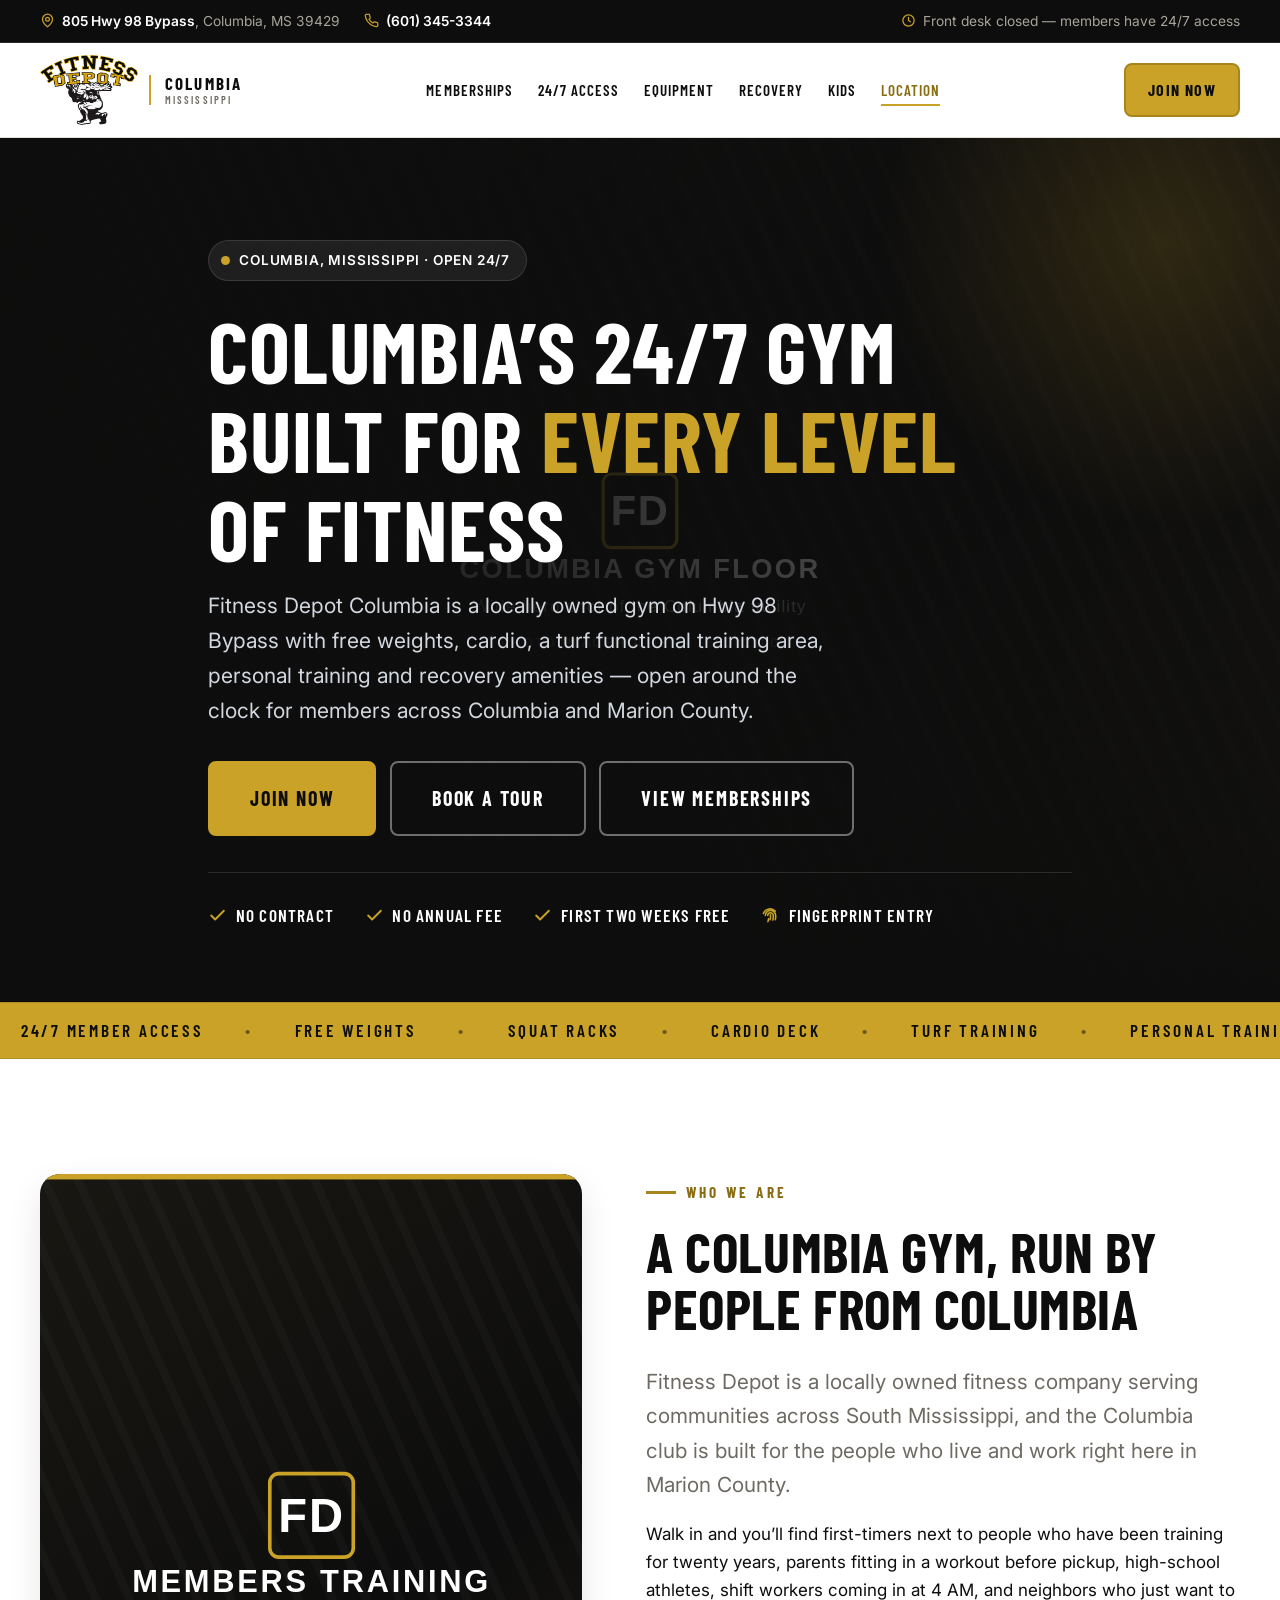
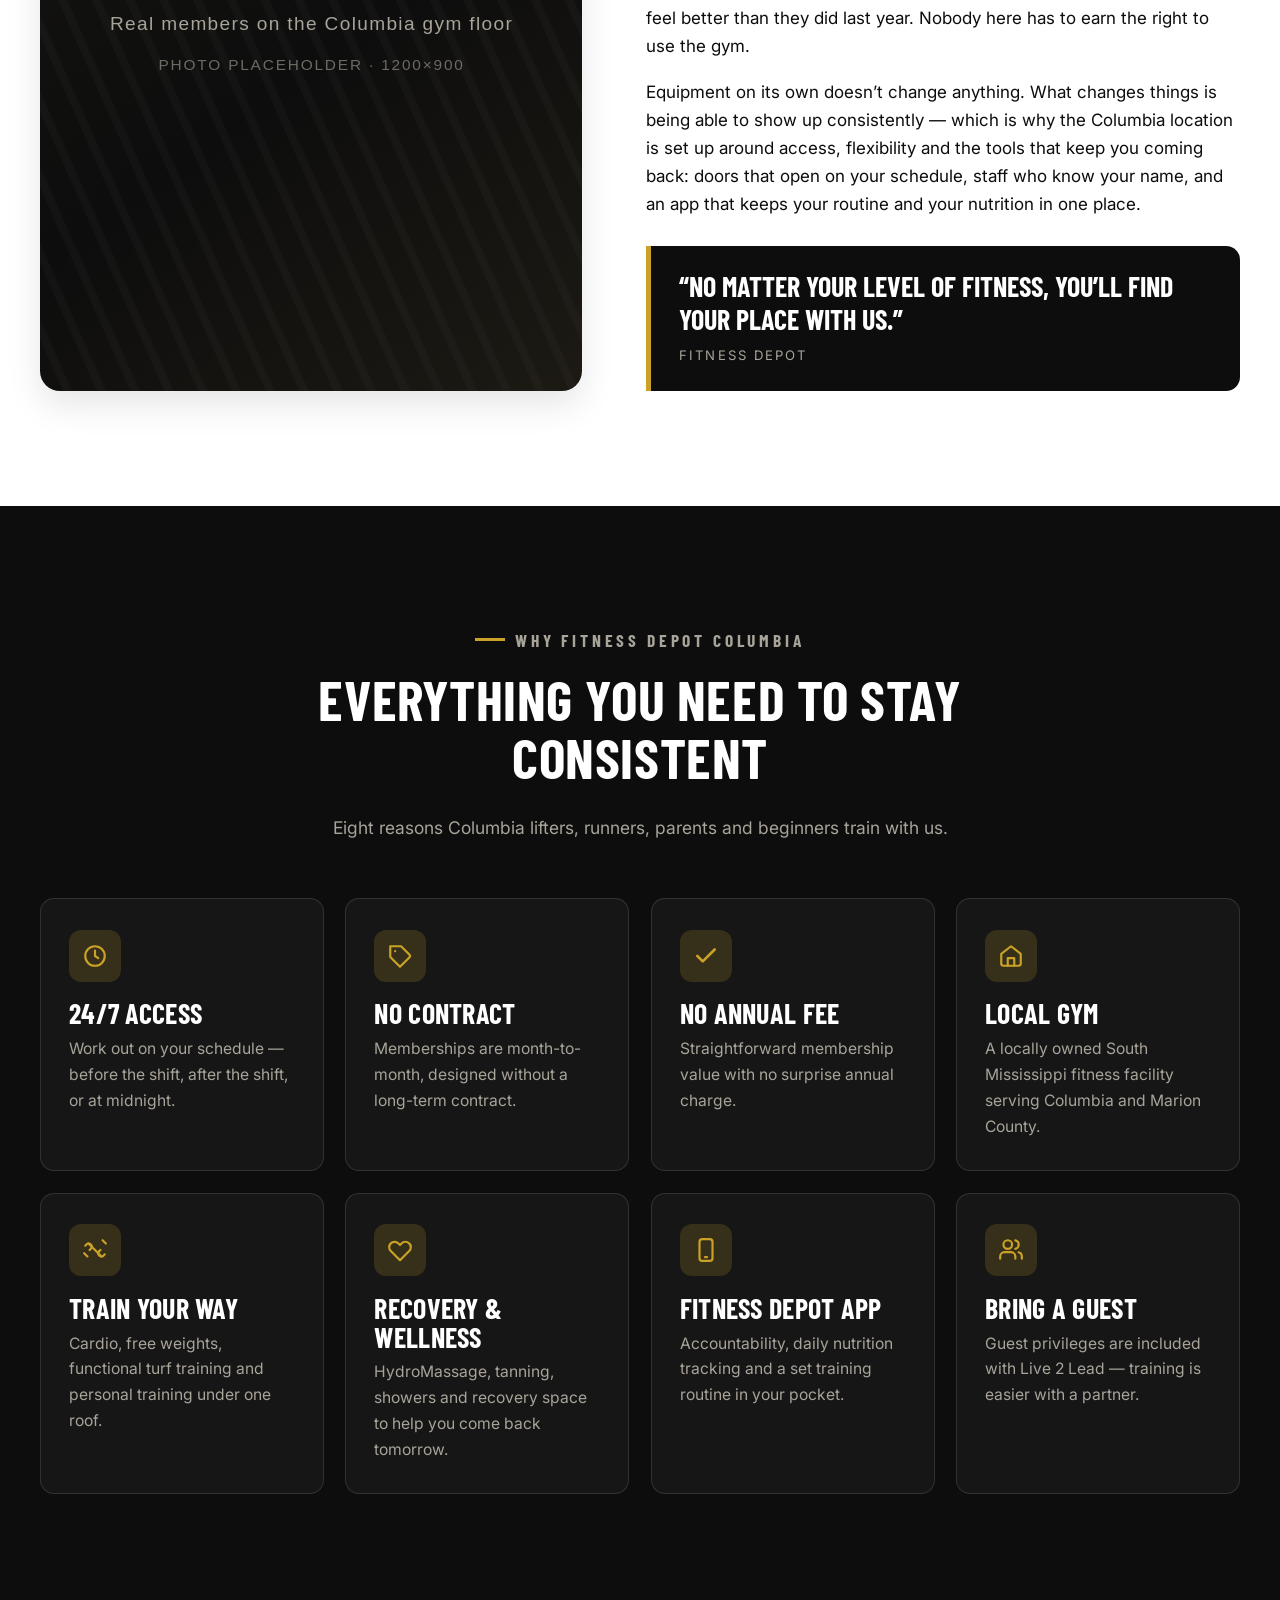
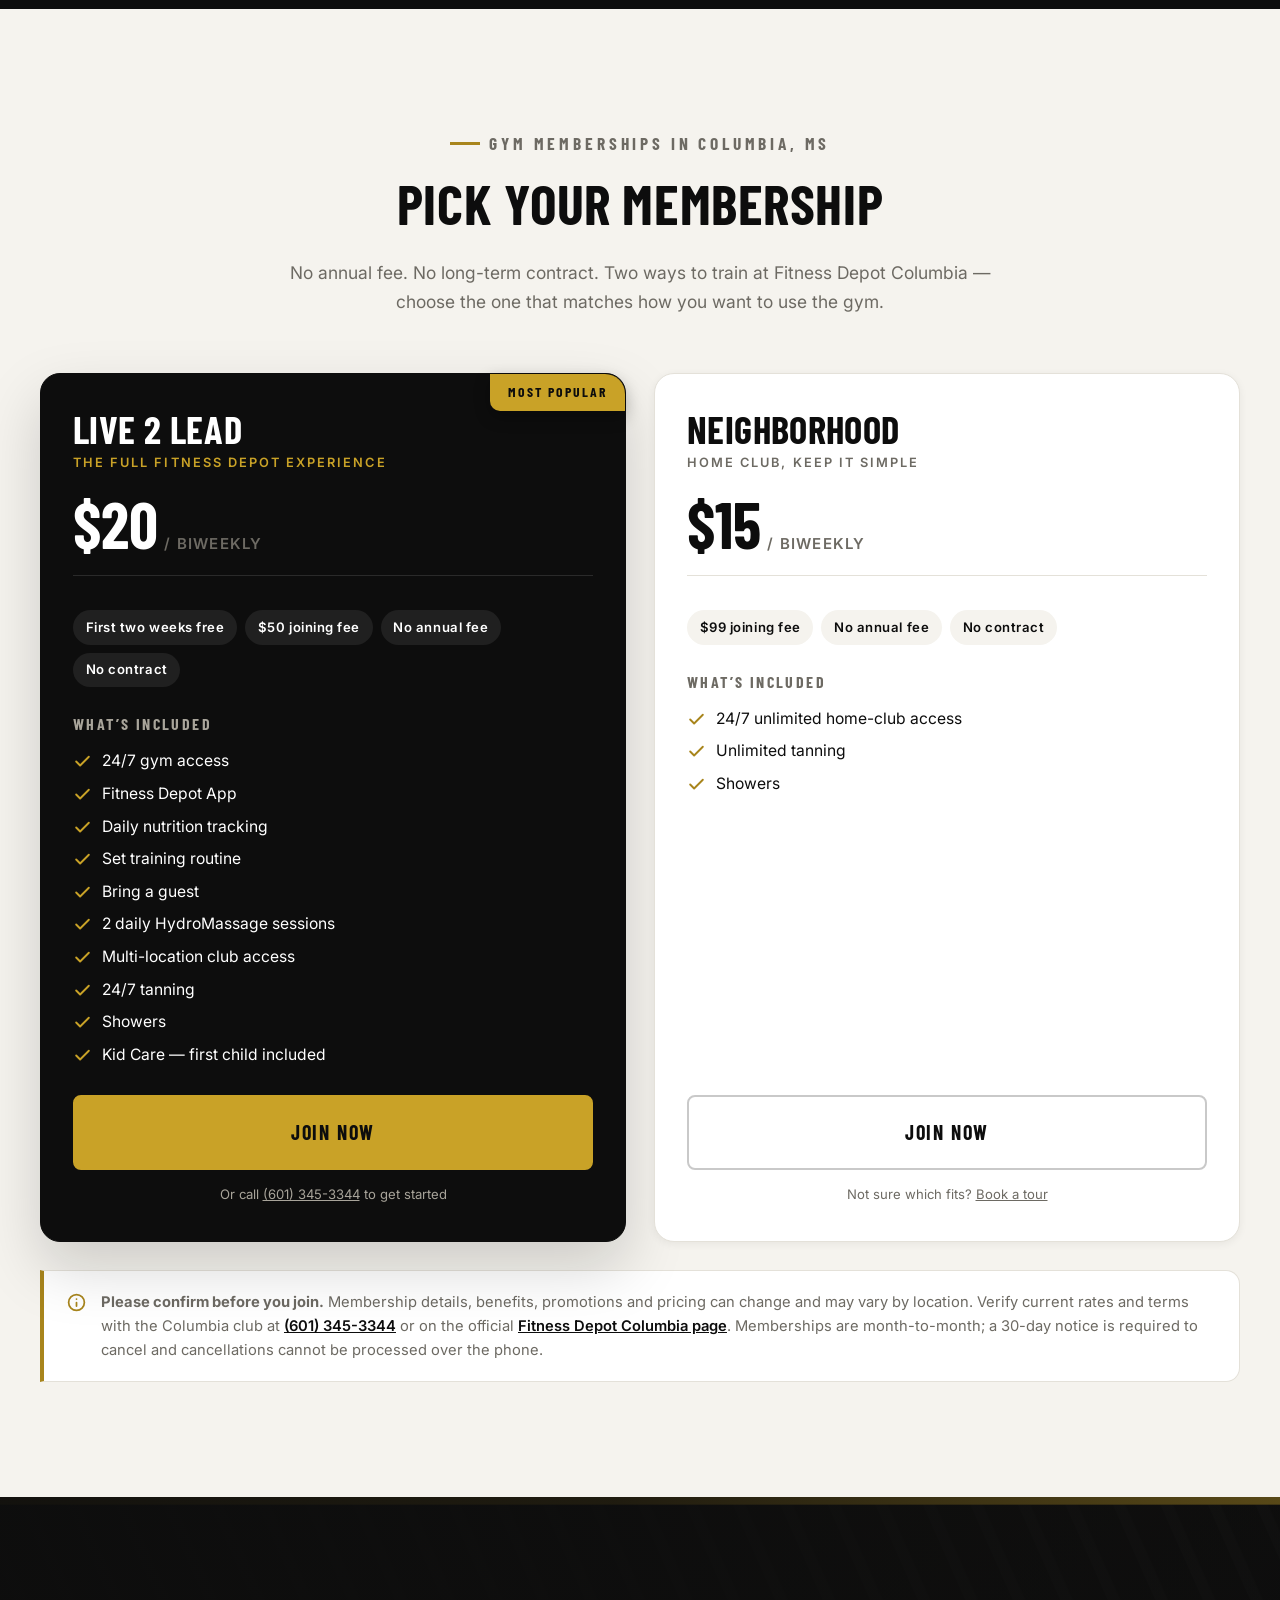
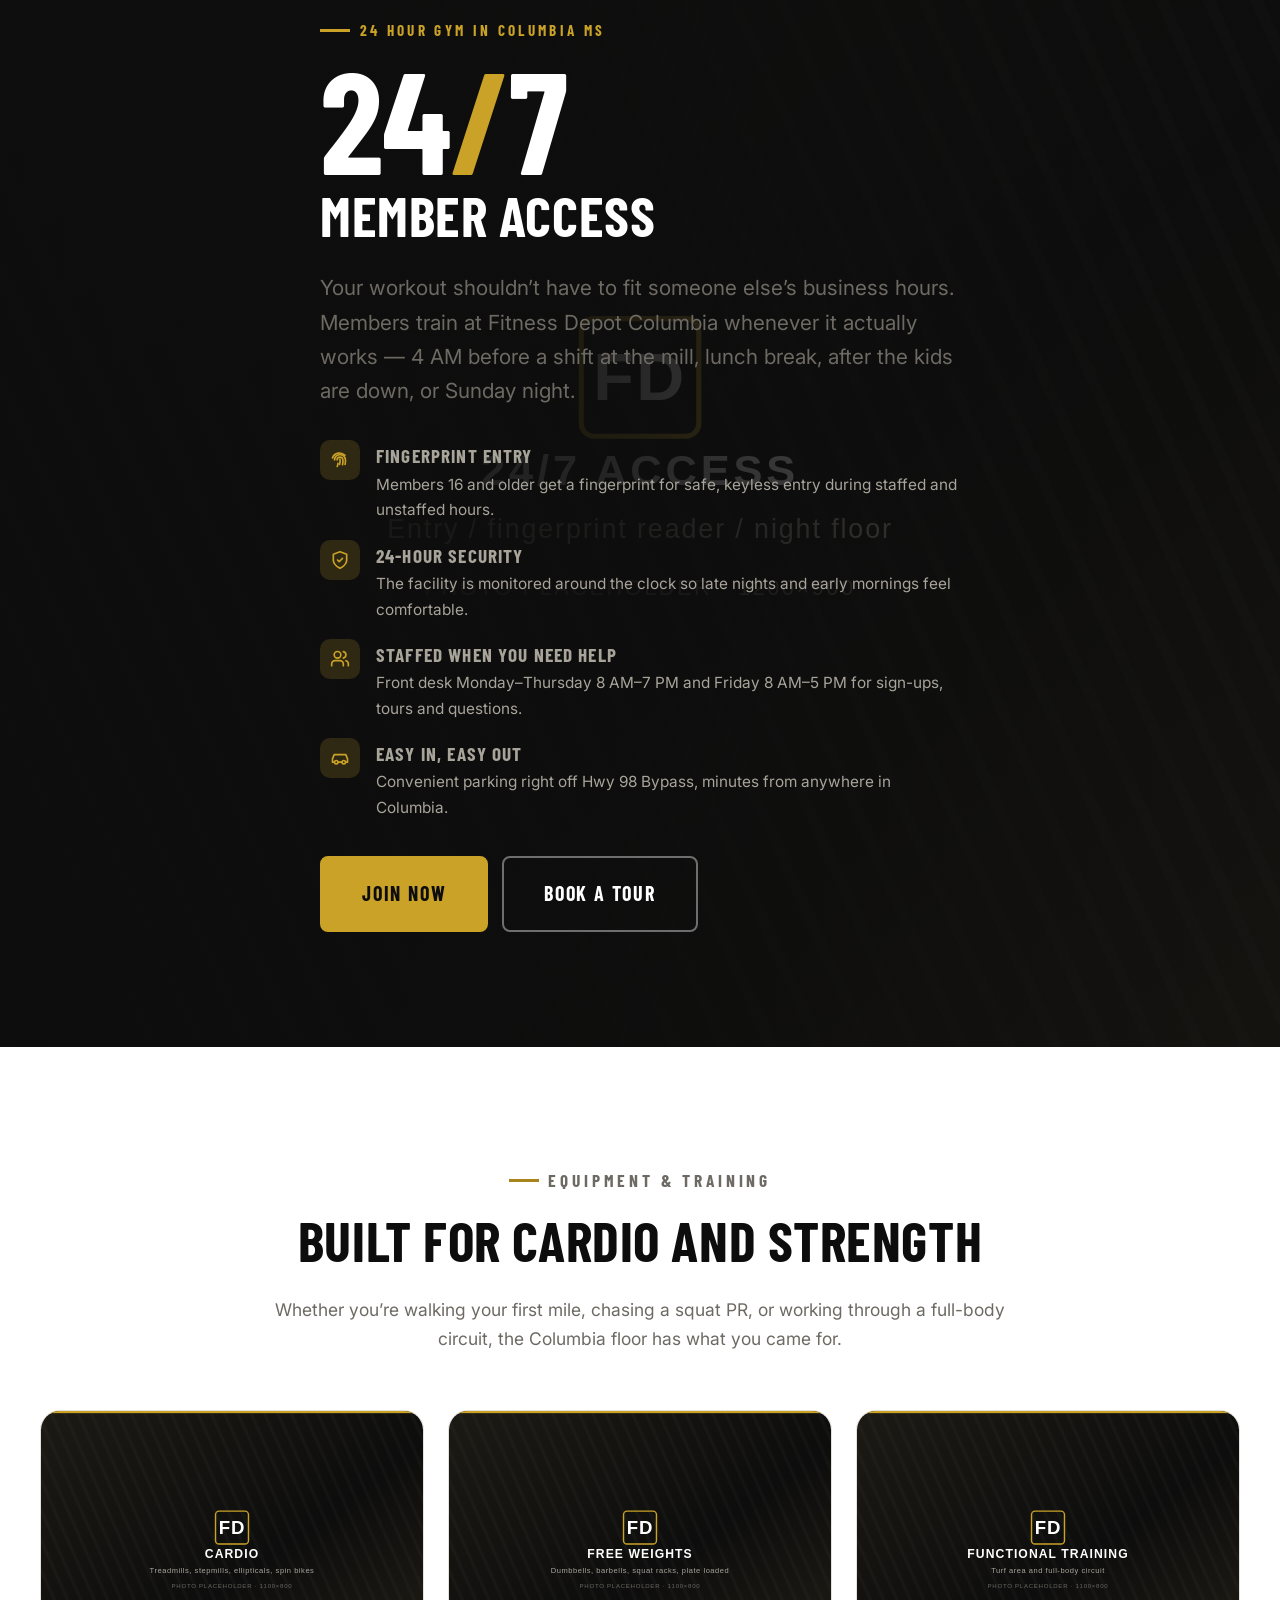
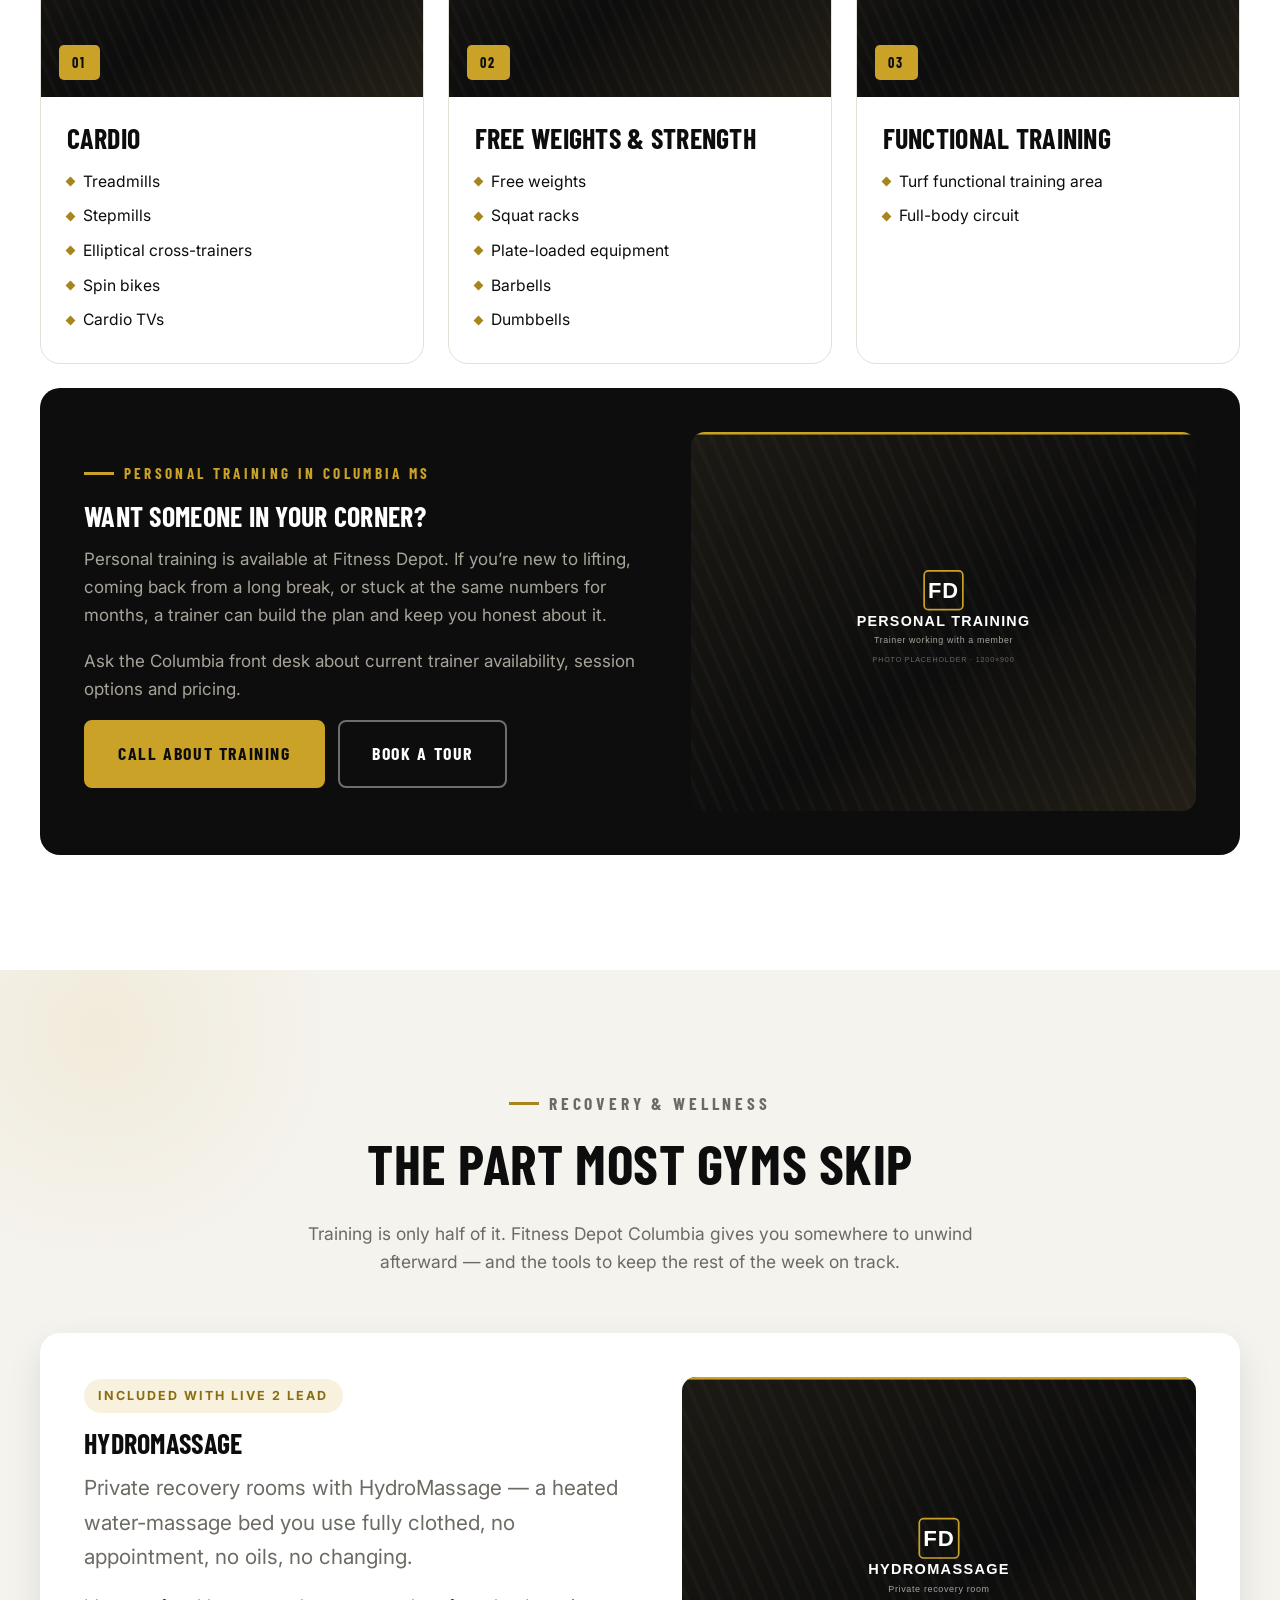
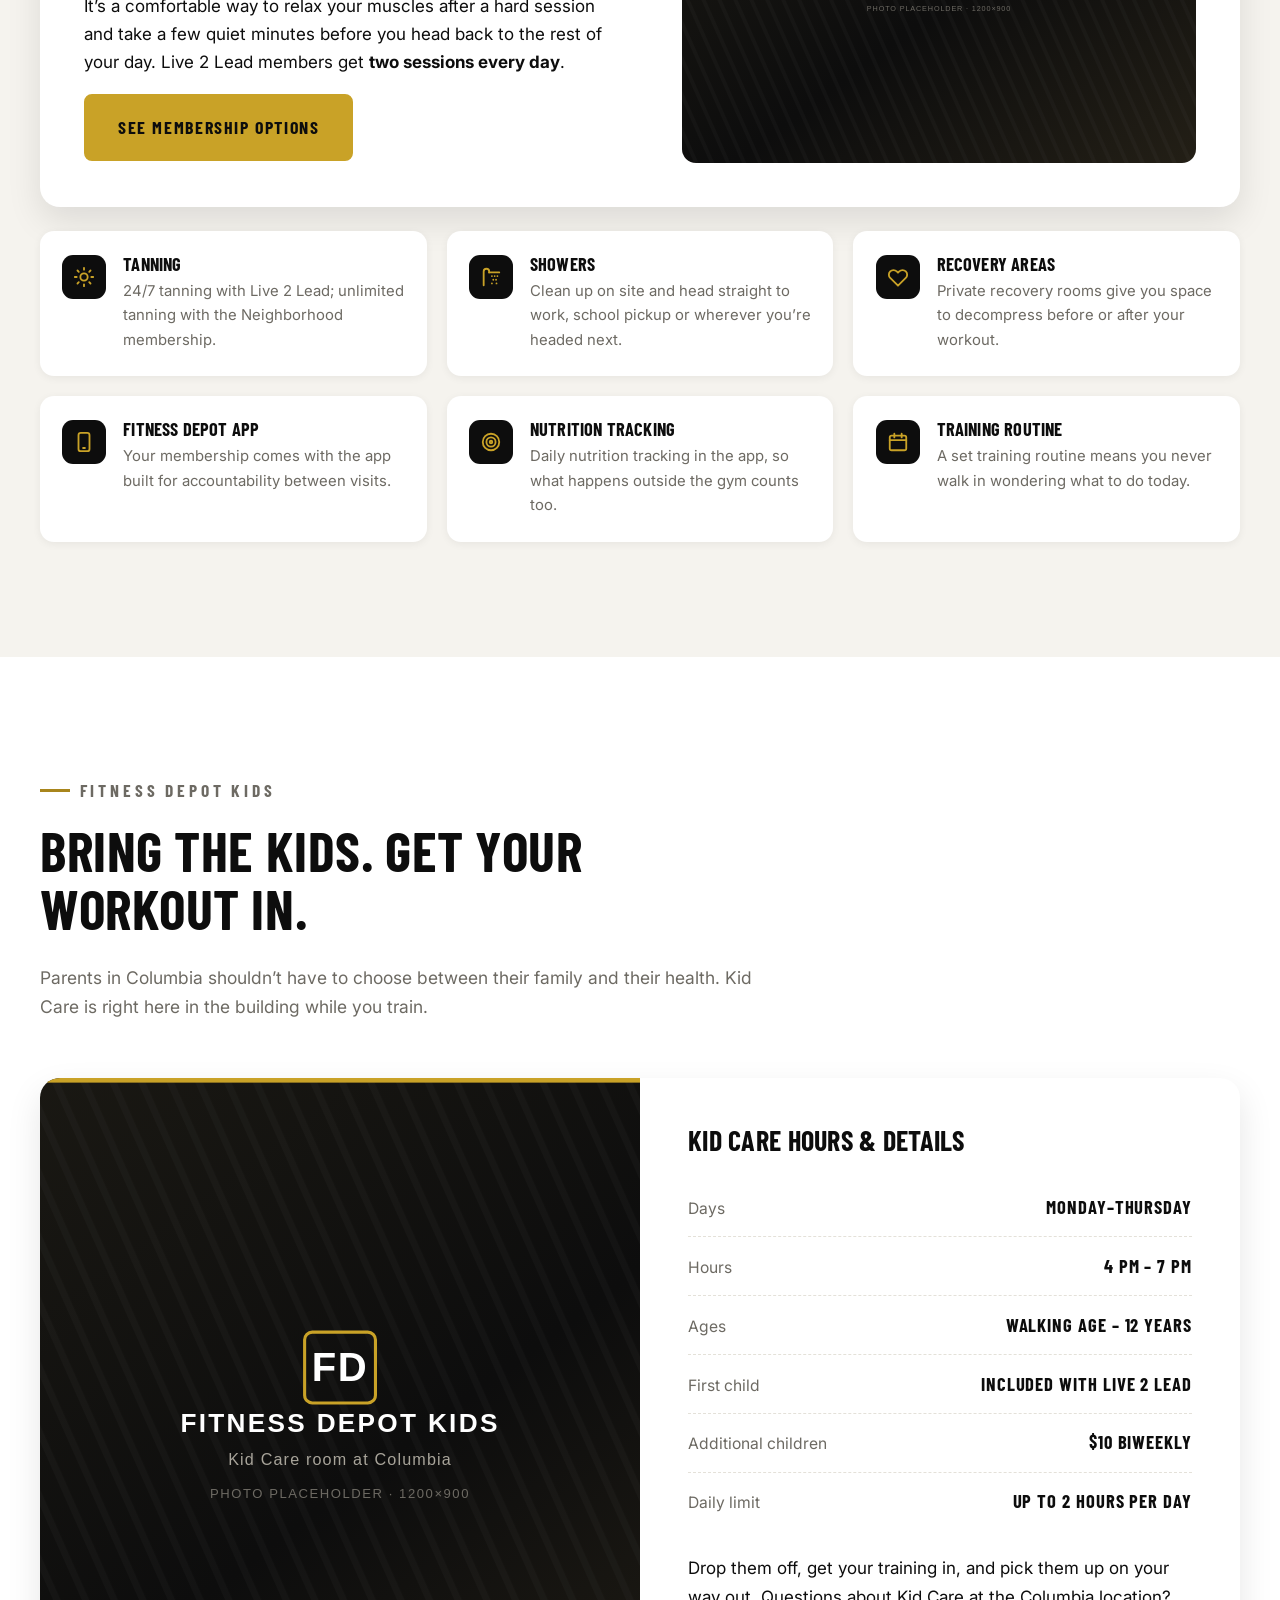
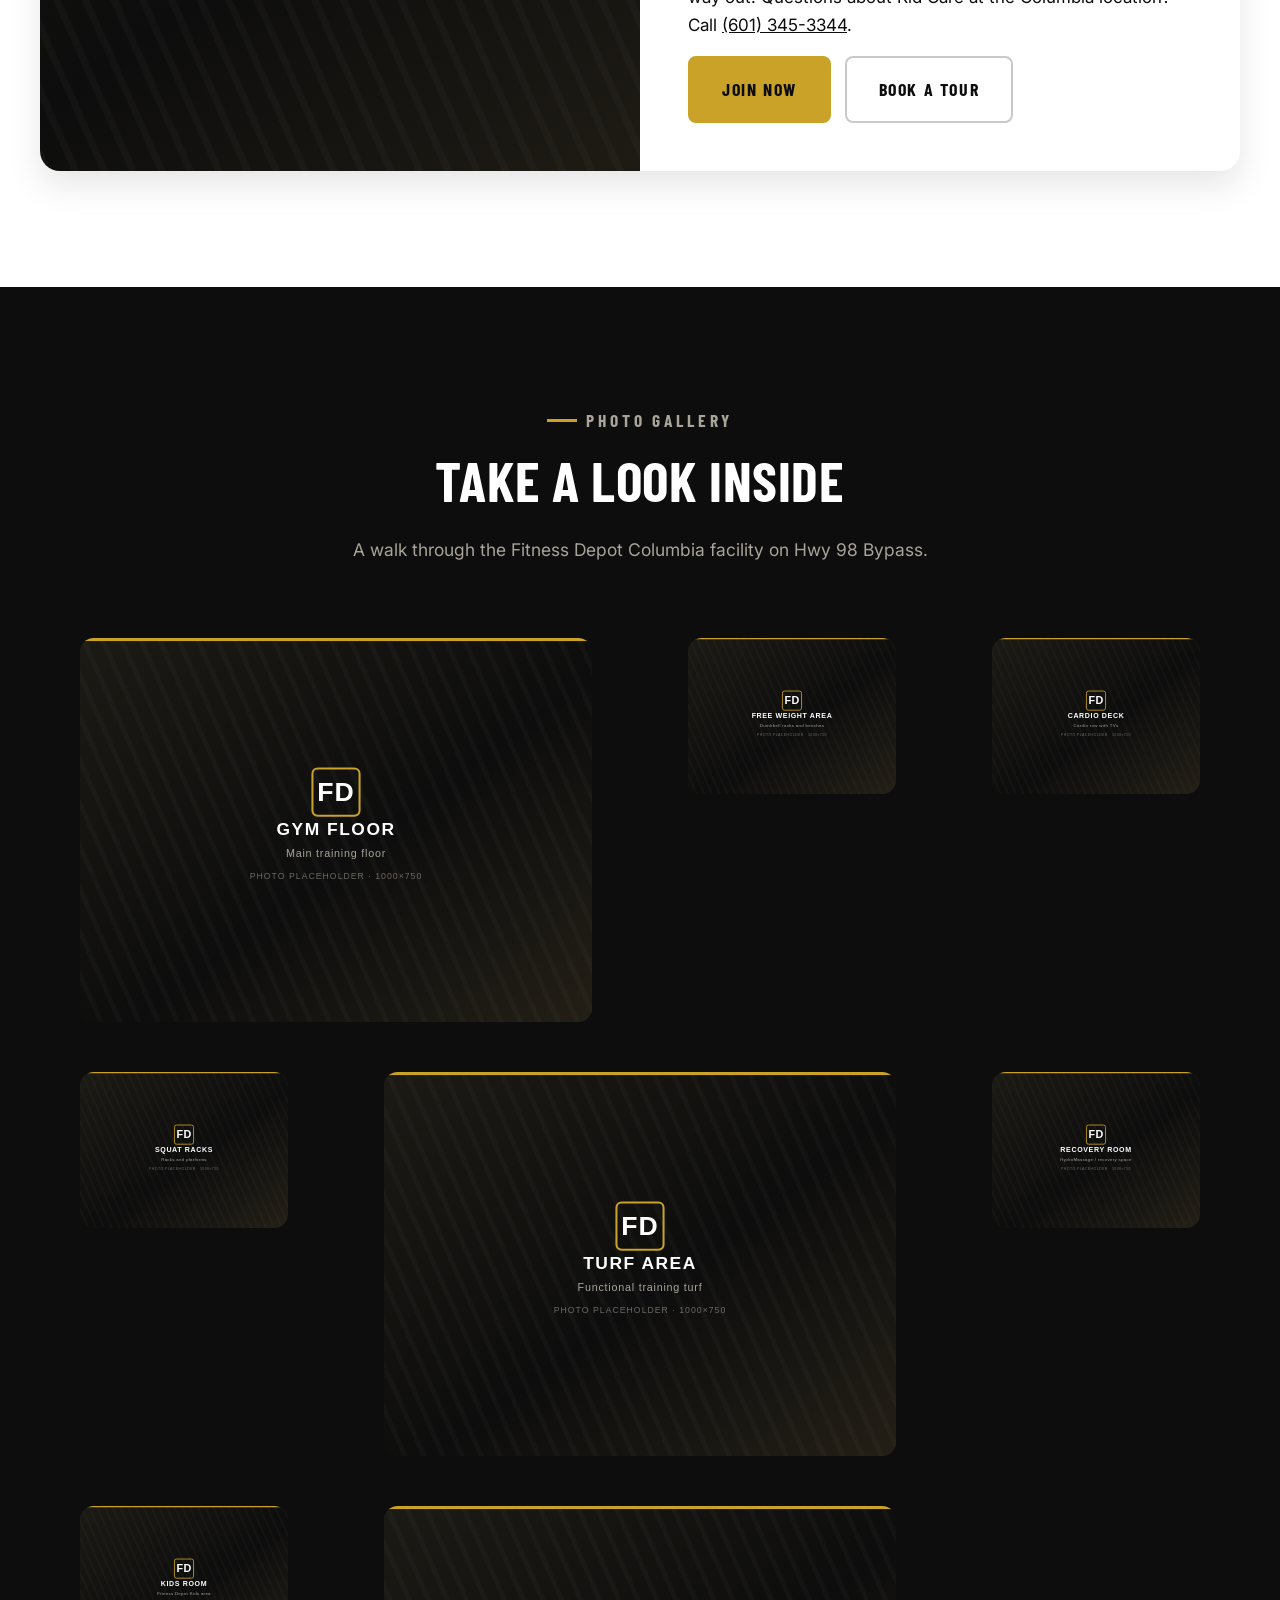
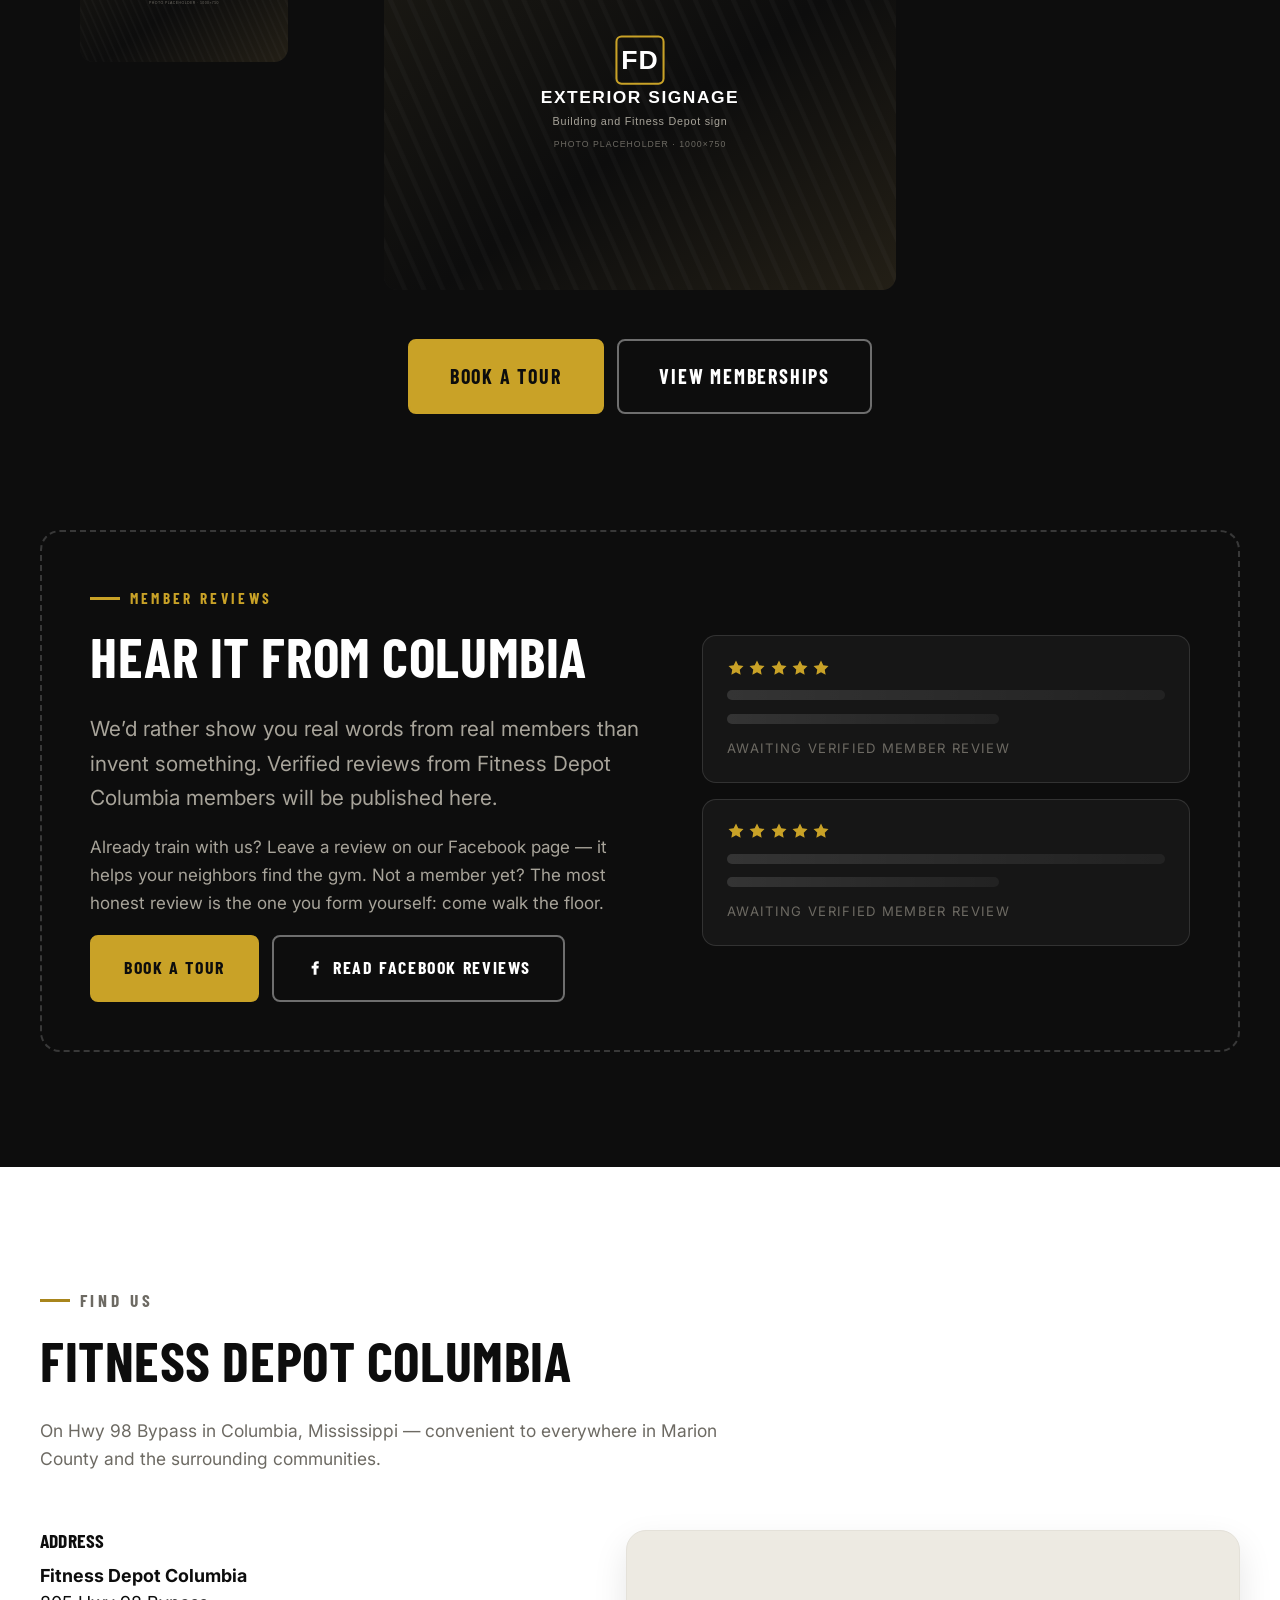
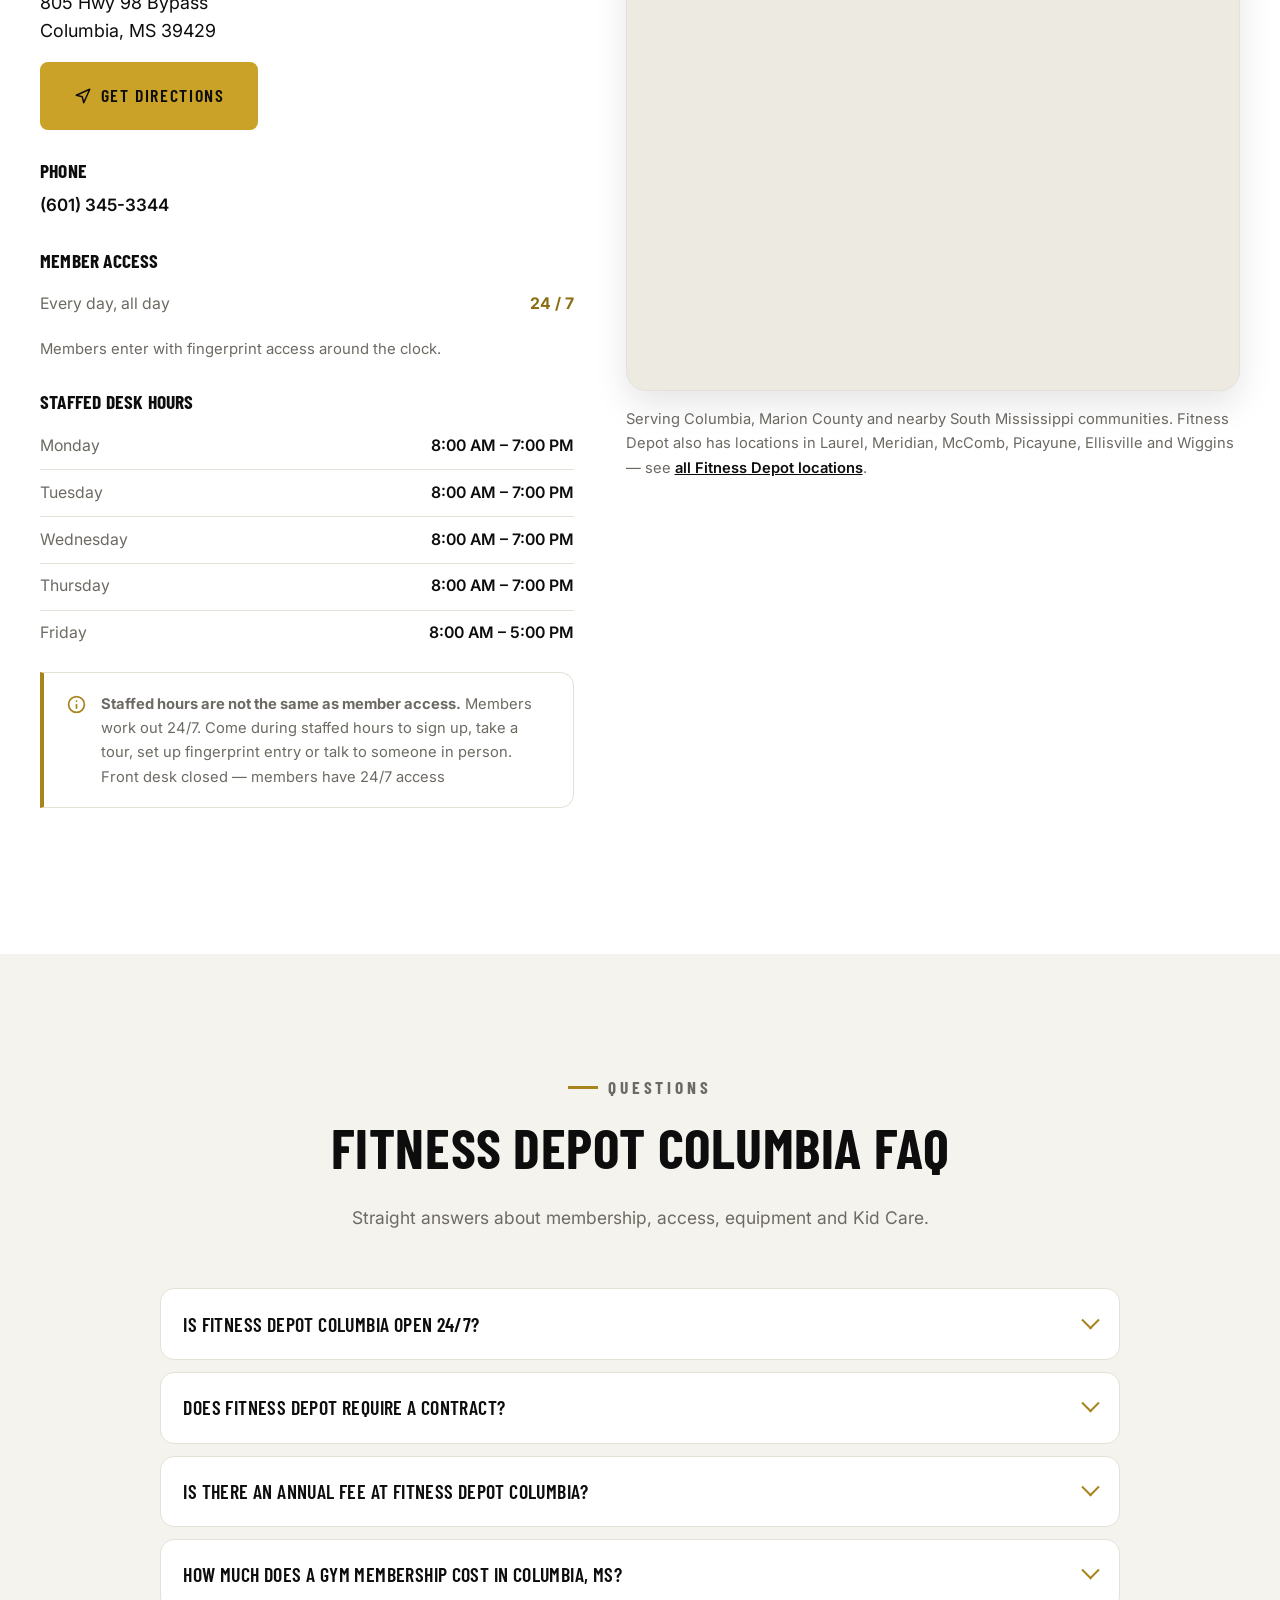
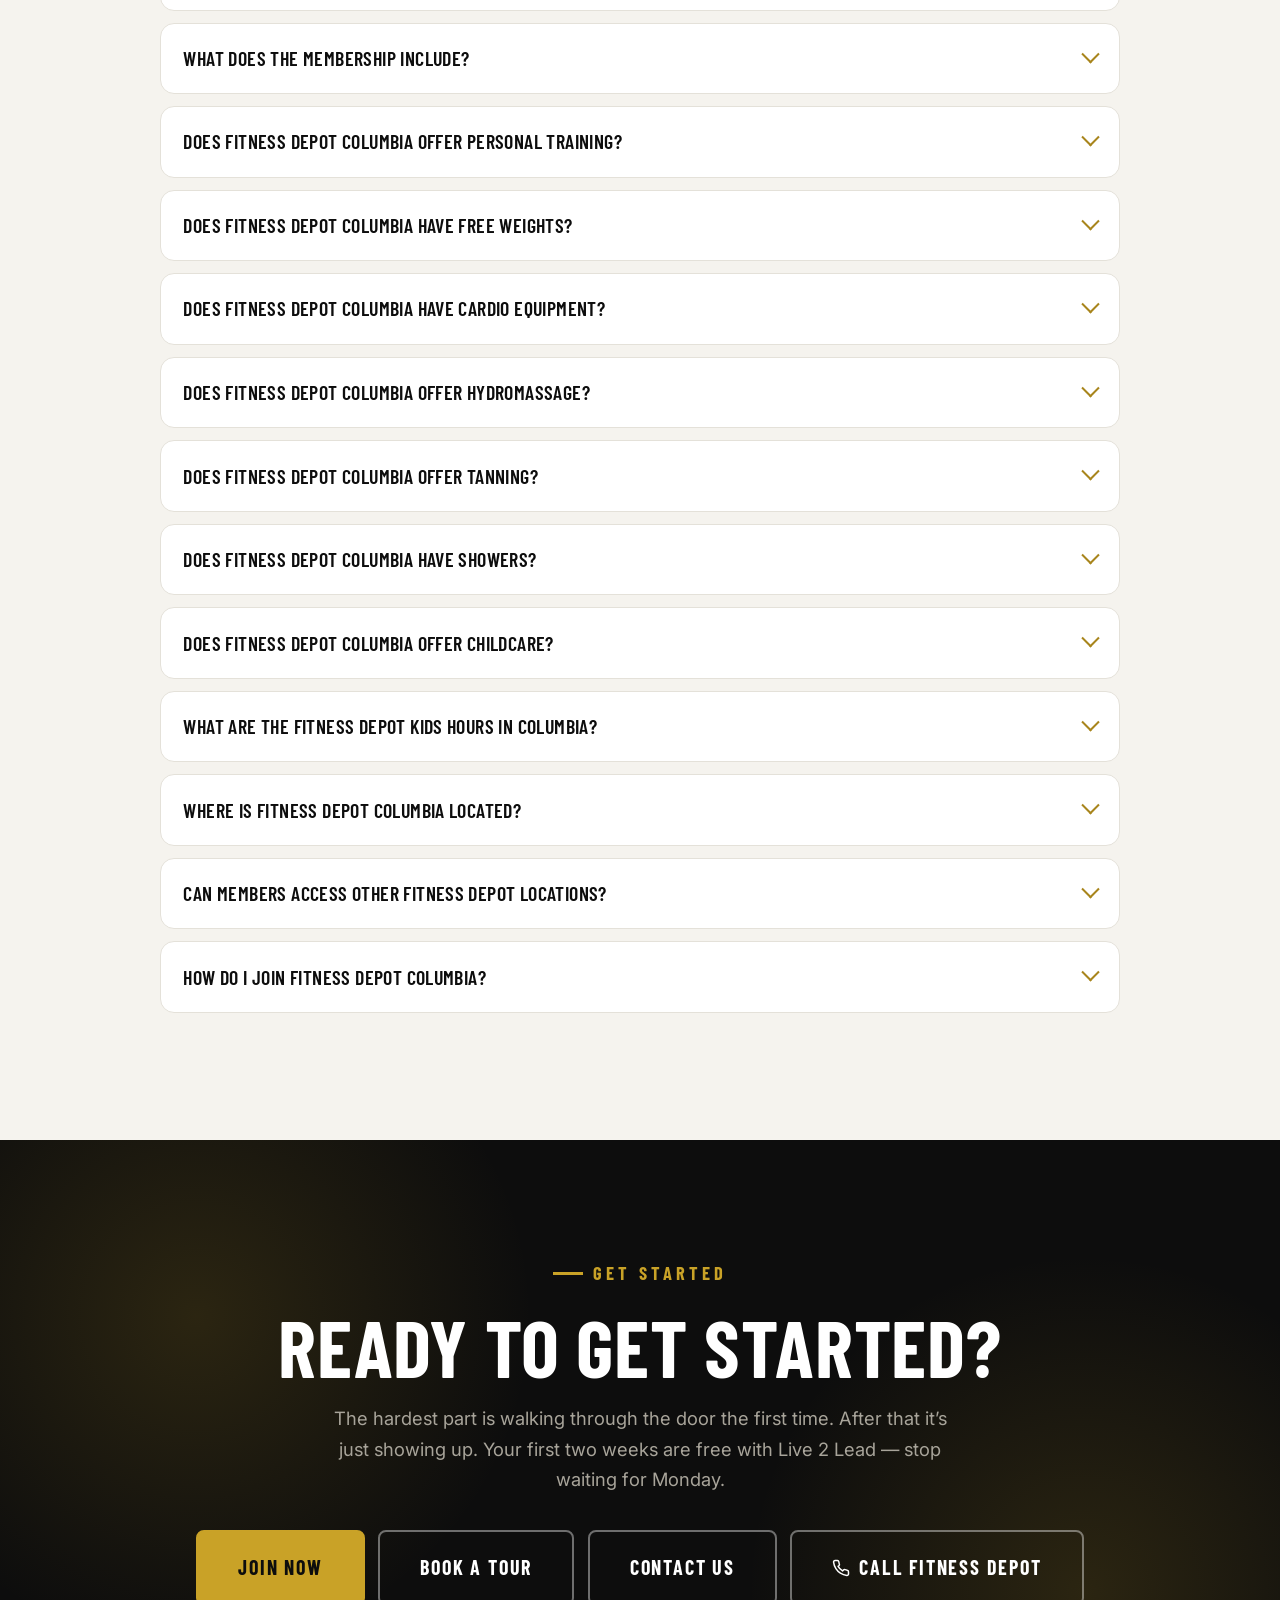
==== commit 85a72f52: "Incorporate the official Fitness Depot logo The logo now appears in the header and footer, and every" ====
--- a/index.html
+++ b/index.html
@@ -24,14 +24,14 @@
 <meta property="og:title" content="Fitness Depot Columbia MS | 24/7 Gym in Columbia, Mississippi">
 <meta property="og:description" content="A locally owned 24/7 gym in Columbia, MS. Free weights, cardio, turf functional training, personal training, HydroMassage, tanning and Kid Care. No contract. No annual fee.">
 <meta property="og:url" content="https://www.fitnessdepotcolumbia.com/">
-<meta property="og:image" content="https://www.fitnessdepotcolumbia.com/assets/img/og-image.svg">
+<meta property="og:image" content="https://www.fitnessdepotcolumbia.com/assets/img/og-image.png">
 <meta property="og:locale" content="en_US">
 <meta name="twitter:card" content="summary_large_image">
 <meta name="twitter:title" content="Fitness Depot Columbia MS | 24/7 Gym in Columbia, Mississippi">
 <meta name="twitter:description" content="A locally owned 24/7 gym in Columbia, MS. Strength, cardio, functional training, recovery and Kid Care.">
-<meta name="twitter:image" content="https://www.fitnessdepotcolumbia.com/assets/img/og-image.svg">
-
-<link rel="icon" href="assets/favicon/favicon.svg" type="image/svg+xml">
+<meta name="twitter:image" content="https://www.fitnessdepotcolumbia.com/assets/img/og-image.png">
+
+<link rel="icon" href="assets/favicon/favicon-32.png" sizes="32x32" type="image/png">
 <link rel="apple-touch-icon" href="assets/favicon/apple-touch-icon.png">
 <link rel="manifest" href="site.webmanifest">
 
@@ -52,7 +52,7 @@
       "description": "Fitness Depot Columbia is a locally owned 24/7 gym serving Columbia, Mississippi and Marion County. Free weights, squat racks, cardio equipment, a turf functional training area, personal training, HydroMassage recovery, tanning, showers and Fitness Depot Kids care.",
       "url": "https://www.fitnessdepotcolumbia.com/",
       "telephone": "+1-601-345-3344",
-      "image": "https://www.fitnessdepotcolumbia.com/assets/img/og-image.svg",
+      "image": "https://www.fitnessdepotcolumbia.com/assets/img/og-image.png",
       "priceRange": "$",
       "currenciesAccepted": "USD",
       "address": {
@@ -303,14 +303,10 @@
      ========================================================================== -->
 <header class="header">
   <div class="shell shell--wide header__inner">
-    <!-- Replace this lockup with the official Fitness Depot logo file.
-         See docs/BRAND-AND-ASSETS.md -->
     <a class="logo" href="#top" aria-label="Fitness Depot Columbia — home">
-      <span class="logo__mark" aria-hidden="true">FD</span>
-      <span class="logo__text">
-        <span class="logo__name">Fitness <span class="is-depot">Depot</span></span>
-        <span class="logo__loc">Columbia, MS</span>
-      </span>
+      <img class="logo__img" src="assets/img/logo-fitness-depot.png"
+           alt="Fitness Depot" width="720" height="514" fetchpriority="high">
+      <span class="logo__loc">Columbia<span>Mississippi</span></span>
     </a>
 
     <nav class="nav" id="primary-nav" aria-label="Primary">
@@ -1260,12 +1256,9 @@
   <div class="shell">
     <div class="footer__grid">
       <div>
-        <a class="logo" href="#top" aria-label="Fitness Depot Columbia — home">
-          <span class="logo__mark" aria-hidden="true">FD</span>
-          <span class="logo__text">
-            <span class="logo__name">Fitness <span class="is-depot">Depot</span></span>
-            <span class="logo__loc">Columbia, MS</span>
-          </span>
+        <a class="logo logo--plate" href="#top" aria-label="Fitness Depot Columbia — home">
+          <img src="assets/img/logo-fitness-depot.png" alt="Fitness Depot"
+               width="720" height="514" loading="lazy">
         </a>
         <p style="font-size:.97rem;max-width:30ch">
           A locally owned 24/7 gym serving Columbia, Mississippi and Marion County.
--- a/assets/css/styles.css
+++ b/assets/css/styles.css
@@ -49,7 +49,7 @@
   --shadow: 0 14px 34px rgba(13, 13, 13, 0.1);
   --shadow-lg: 0 26px 60px rgba(13, 13, 13, 0.17);
 
-  --header-h: 72px;
+  --header-h: 94px;
   --ease: cubic-bezier(0.22, 0.68, 0.28, 1);
 }
 
@@ -251,16 +251,8 @@
   color: var(--white);
   box-shadow: 0 12px 26px rgba(13, 13, 13, 0.22);
 }
-/* the header sits on black, so its secondary button inverts */
-.header .btn--outline {
-  --btn-fg: var(--white);
-  border-color: rgba(255, 255, 255, 0.32);
-}
-.header .btn--outline:hover {
-  background: var(--white);
-  border-color: var(--white);
-  color: var(--fd-ink);
-}
+/* a gold fill on white needs an edge to sit against */
+.header .btn:not(.btn--outline) { border-color: var(--fd-gold-deep); }
 
 .btn--sm { padding: 0.72rem 1.35rem; font-size: 1rem; }
 .btn--lg { padding: 1.2rem 2.5rem; font-size: 1.25rem; }
@@ -301,12 +293,12 @@
   position: sticky;
   top: 0;
   z-index: 90;
-  background: rgba(13, 13, 13, 0.94);
+  background: rgba(255, 255, 255, 0.95);
   backdrop-filter: saturate(140%) blur(14px);
-  border-bottom: 1px solid var(--line-dark);
+  border-bottom: 1px solid var(--line);
   transition: box-shadow 0.25s var(--ease);
 }
-.header.is-stuck { box-shadow: 0 6px 24px rgba(0, 0, 0, 0.4); }
+.header.is-stuck { box-shadow: 0 4px 20px rgba(13, 13, 13, 0.1); }
 
 .header__inner {
   display: flex;
@@ -324,41 +316,41 @@
   align-items: center;
   gap: 0.7rem;
   text-decoration: none;
-  color: var(--white);
+  color: var(--fd-ink);
   flex: none;
 }
-/* Interim wordmark — replaced by the official artwork.
-   See docs/BRAND-AND-ASSETS.md */
-.logo__name .is-depot { color: var(--fd-gold); }
-.logo__mark {
-  display: grid;
-  place-items: center;
-  width: 42px;
-  height: 42px;
-  border: 3px solid var(--fd-gold);
-  border-radius: 8px;
-  font-family: var(--display);
-  font-size: 1.4rem;
+.logo__img {
+  height: clamp(52px, 6vw, 70px);
+  width: auto;
+  display: block;
+}
+/* the artwork is black-on-light, so on the dark footer it sits on a plate */
+.logo--plate {
+  background: var(--white);
+  border-radius: 12px;
+  padding: 0.85rem 1.1rem;
+}
+.logo--plate img { height: 62px; width: auto; display: block; }
+/* location lock-up beside the mark, separated by a gold rule */
+.logo__loc {
+  display: flex;
+  flex-direction: column;
+  gap: 2px;
+  padding-left: 0.85rem;
+  border-left: 2px solid var(--fd-gold);
+  font-family: var(--display);
+  font-size: 1.06rem;
   font-weight: 700;
-  letter-spacing: 0.03em;
-  color: var(--fd-gold);
-  flex: none;
-}
-.logo__text { display: flex; flex-direction: column; line-height: 1; }
-.logo__name {
-  font-family: var(--display);
-  font-size: 1.42rem;
-  font-weight: 700;
-  letter-spacing: 0.045em;
-  text-transform: uppercase;
-}
-.logo__loc {
+  line-height: 1.05;
+  letter-spacing: 0.13em;
+  text-transform: uppercase;
+  color: var(--fd-ink);
+}
+.logo__loc span {
   font-size: 0.66rem;
   font-weight: 600;
-  letter-spacing: 0.24em;
-  text-transform: uppercase;
-  color: var(--steel-light);
-  margin-top: 3px;
+  letter-spacing: 0.2em;
+  color: var(--steel);
 }
 
 .nav { display: flex; align-items: center; gap: 0.1rem; flex-shrink: 0; }
@@ -370,7 +362,7 @@
   letter-spacing: 0.07em;
   text-transform: uppercase;
   text-decoration: none;
-  color: var(--white);
+  color: var(--fd-ink);
   border-radius: 6px;
   position: relative;
   white-space: nowrap;
@@ -390,8 +382,8 @@
 }
 .nav a:hover::after,
 .nav a[aria-current="true"]::after { transform: scaleX(1); }
-.nav a[aria-current="true"] { color: var(--fd-gold); }
-.nav a:hover { color: var(--fd-gold); }
+.nav a[aria-current="true"] { color: var(--fd-gold-text); }
+.nav a:hover { color: var(--fd-gold-text); }
 
 .header__cta { display: flex; align-items: center; gap: 0.6rem; flex: none; }
 
@@ -406,8 +398,8 @@
   justify-content: center;
   width: 46px;
   height: 46px;
-  background: var(--fd-gold);
-  color: var(--fd-ink);
+  background: var(--fd-ink);
+  color: var(--white);
   border: 0;
   border-radius: 8px;
   cursor: pointer;
@@ -1412,7 +1404,7 @@
 }
 
 @media (max-width: 1160px) {
-  :root { --header-h: 66px; }
+  :root { --header-h: 74px; }
 
   .nav {
     position: fixed;
@@ -1421,9 +1413,9 @@
     align-items: stretch;
     gap: 0;
     padding: 0.75rem var(--gutter) 1.5rem;
-    background: var(--fd-ink);
-    border-bottom: 1px solid var(--line-dark);
-    box-shadow: 0 18px 40px rgba(0, 0, 0, 0.5);
+    background: var(--white);
+    border-bottom: 1px solid var(--line);
+    box-shadow: 0 18px 40px rgba(13, 13, 13, 0.16);
     max-height: calc(100dvh - var(--header-h));
     overflow-y: auto;
     transform: translateY(-8px);
@@ -1432,7 +1424,7 @@
     transition: opacity 0.24s var(--ease), transform 0.24s var(--ease), visibility 0.24s;
   }
   .nav.is-open { opacity: 1; visibility: visible; transform: none; }
-  .nav a { padding: 0.95rem 0.25rem; font-size: 1.22rem; border-bottom: 1px solid var(--line-dark); }
+  .nav a { padding: 0.95rem 0.25rem; font-size: 1.22rem; border-bottom: 1px solid var(--line); }
   .nav a::after { display: none; }
 
   .nav-toggle { display: inline-flex; }
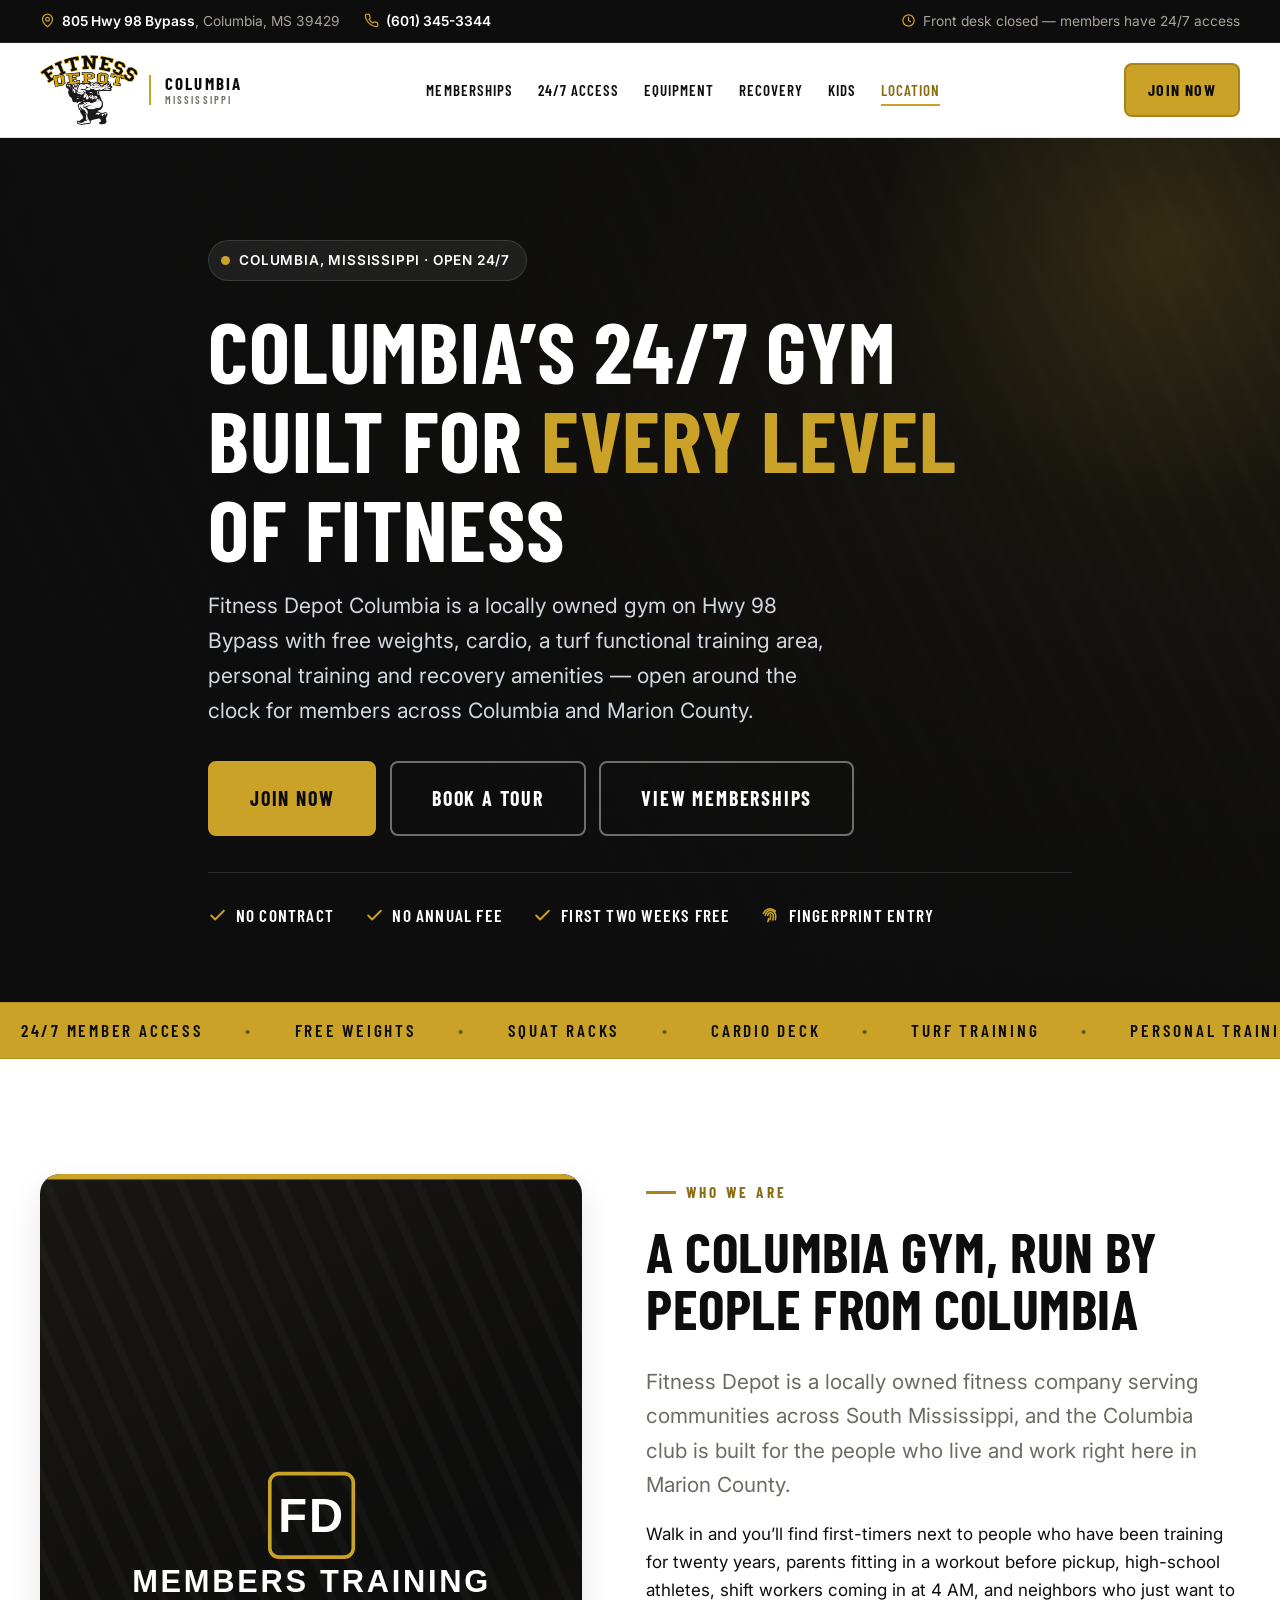
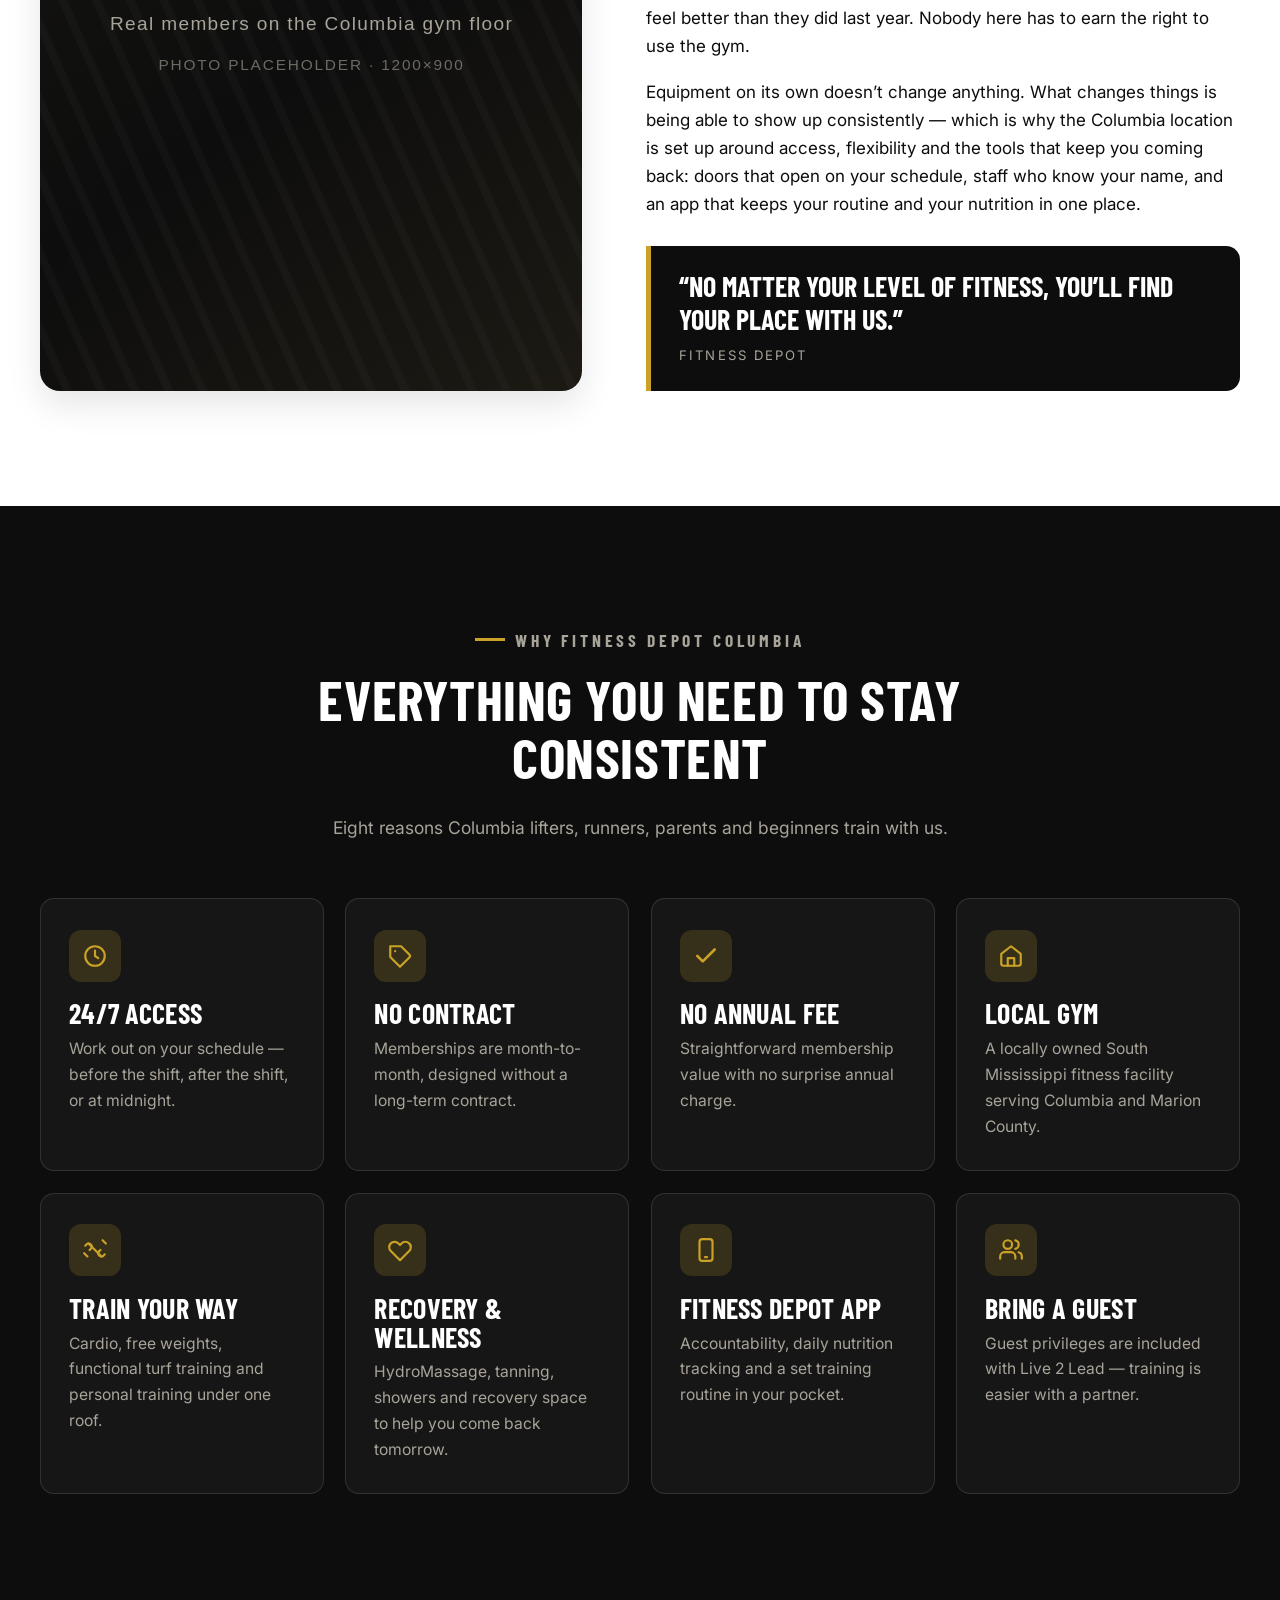
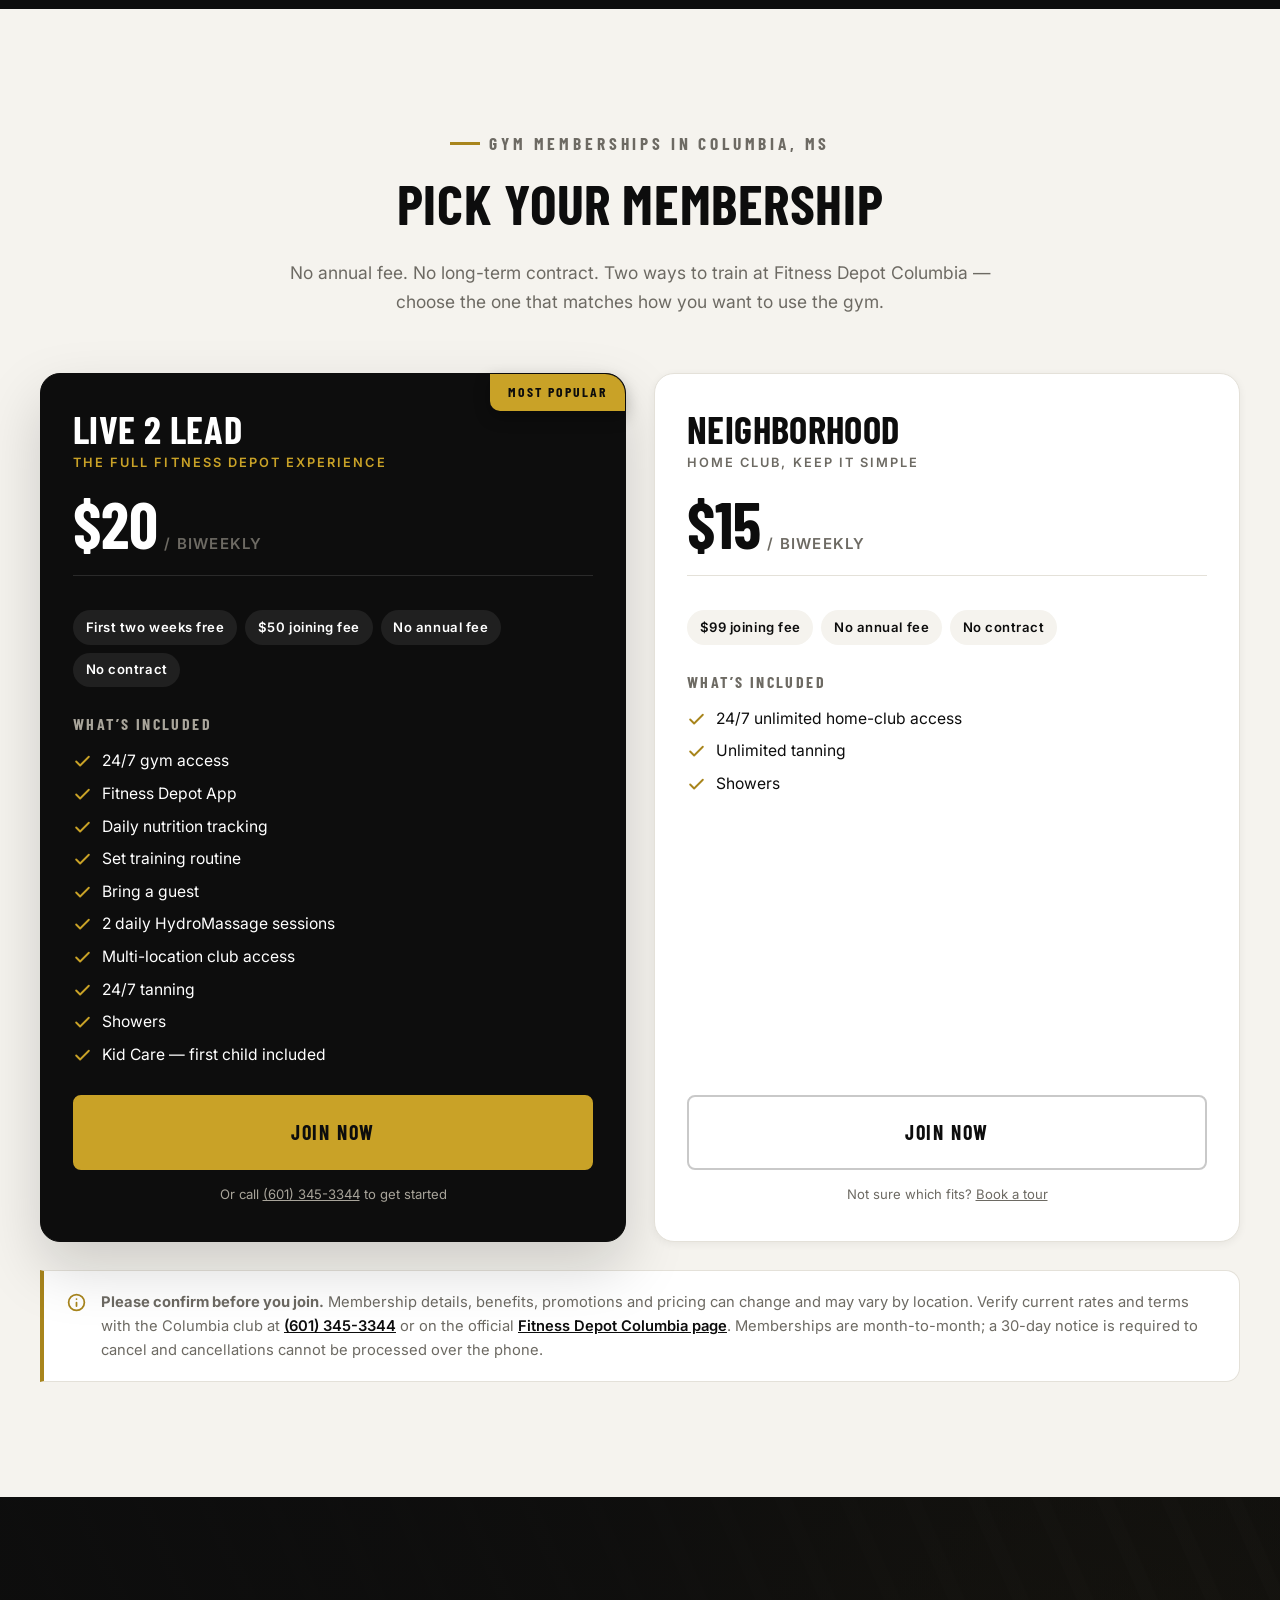
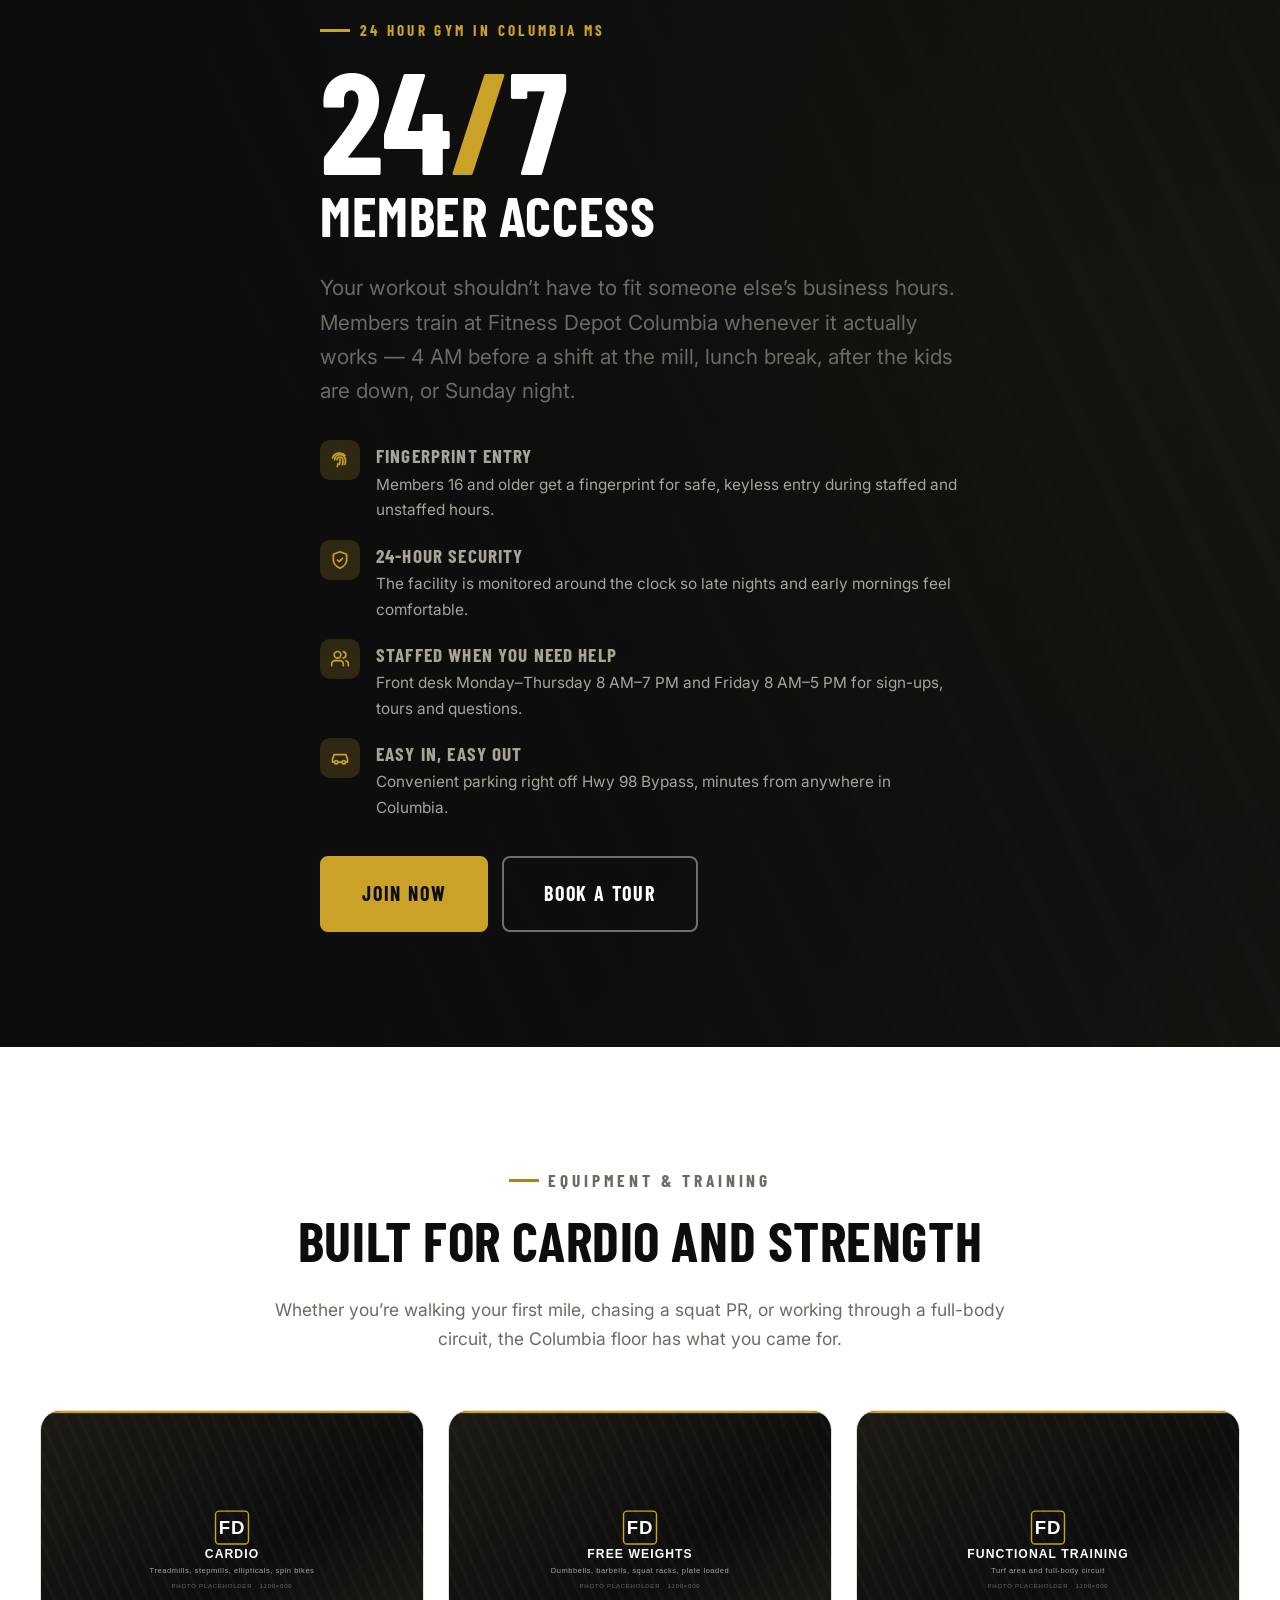
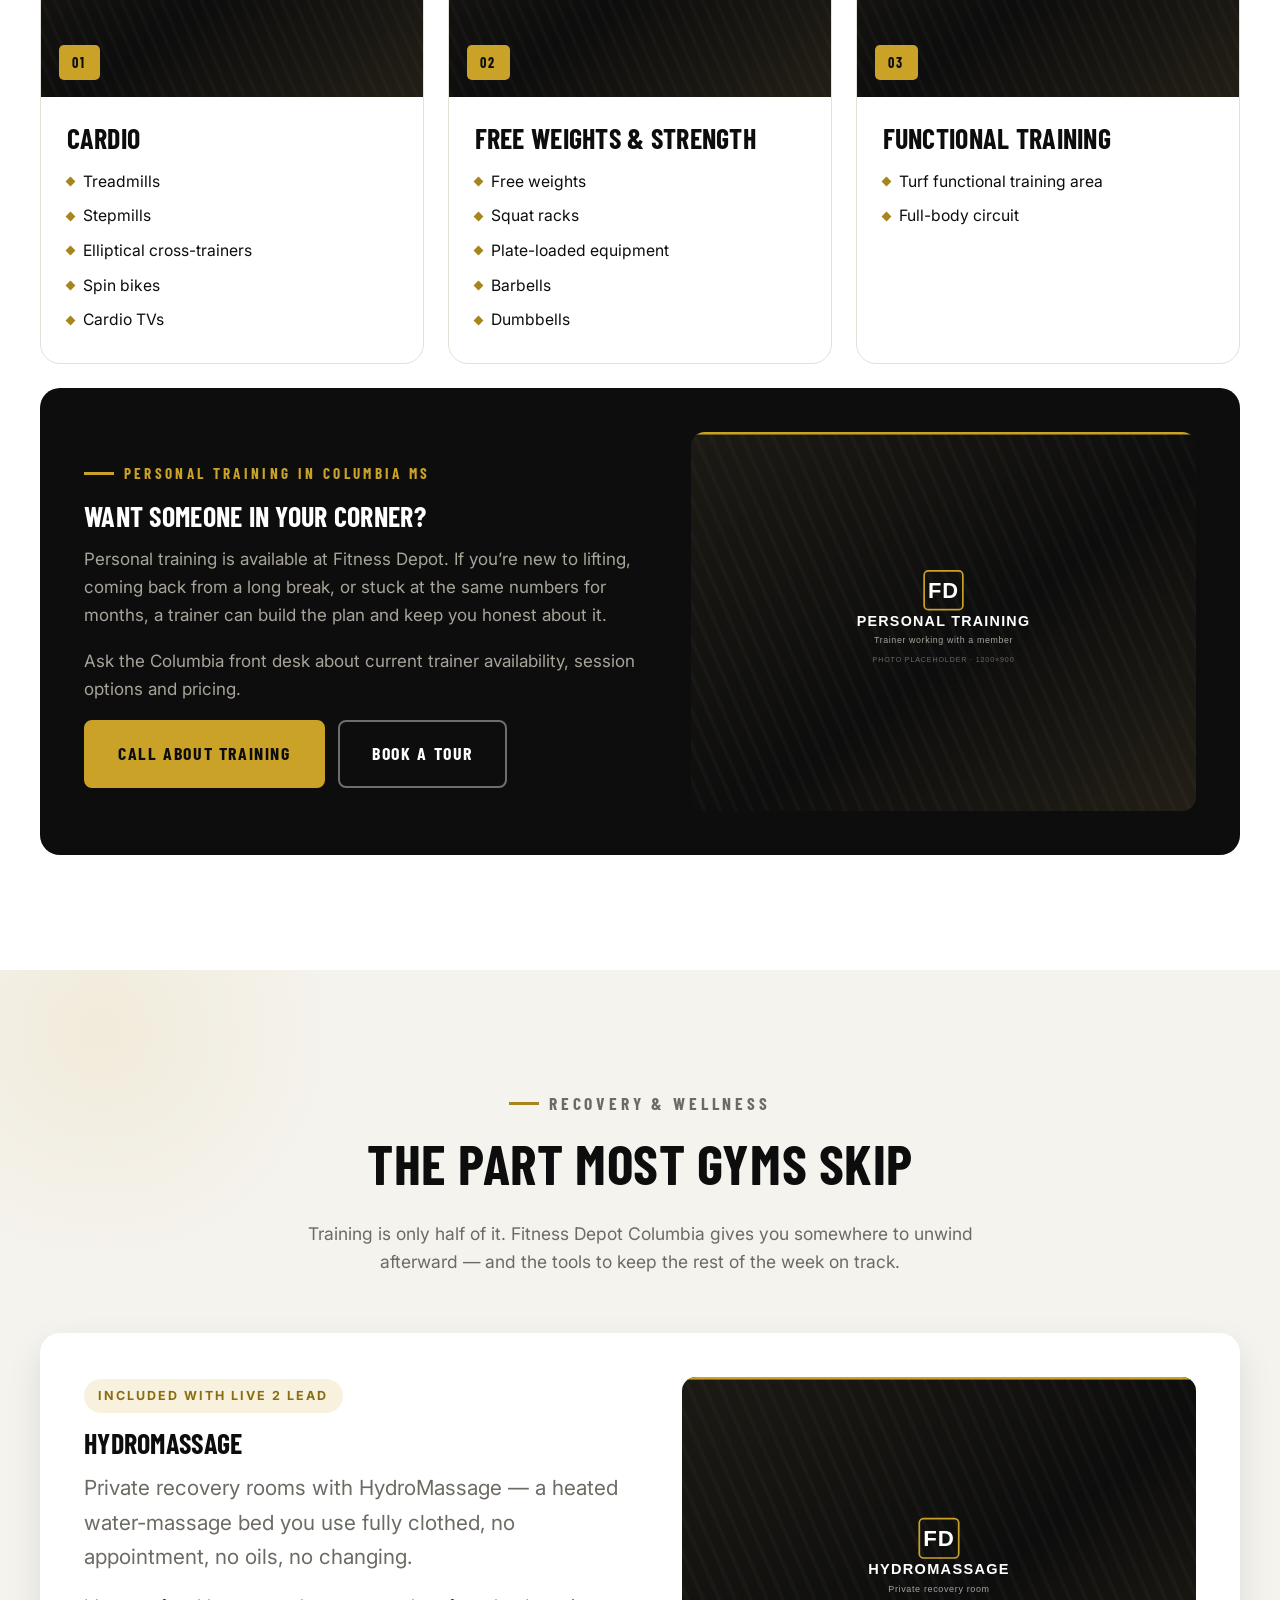
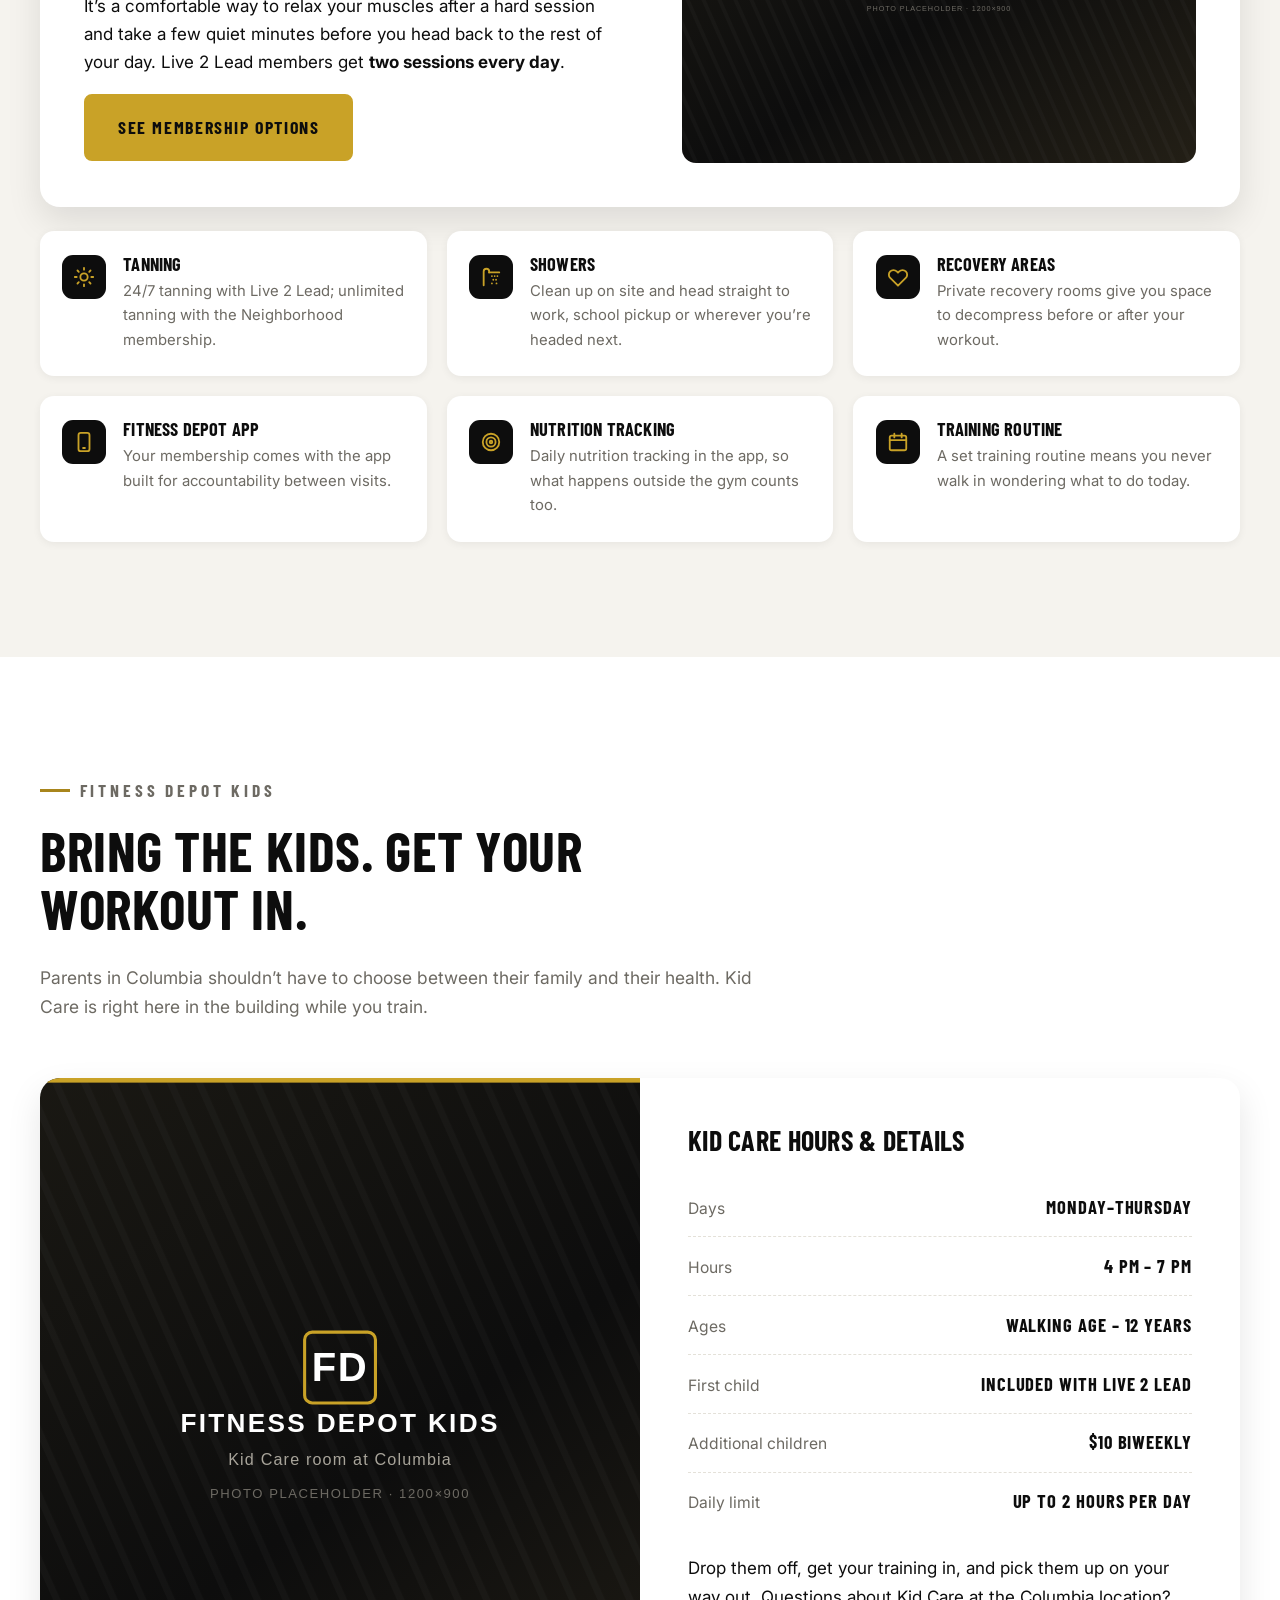
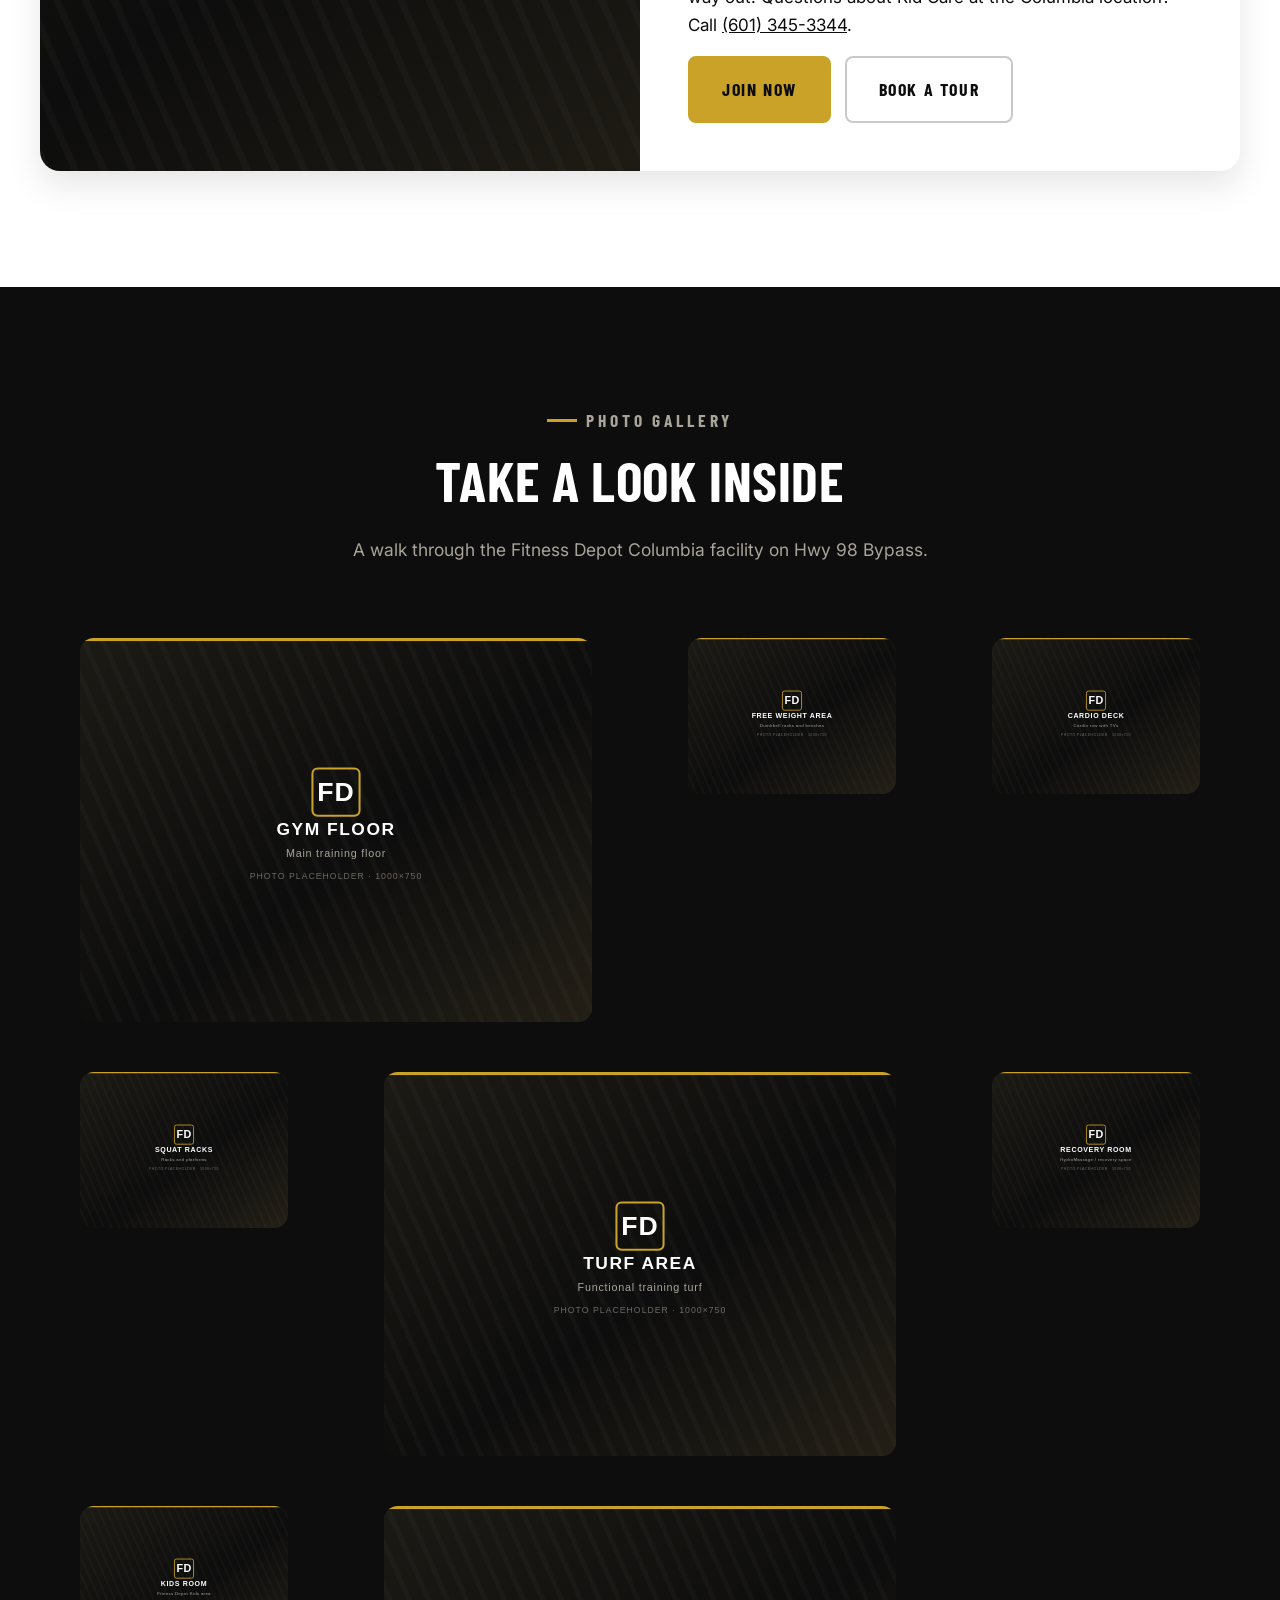
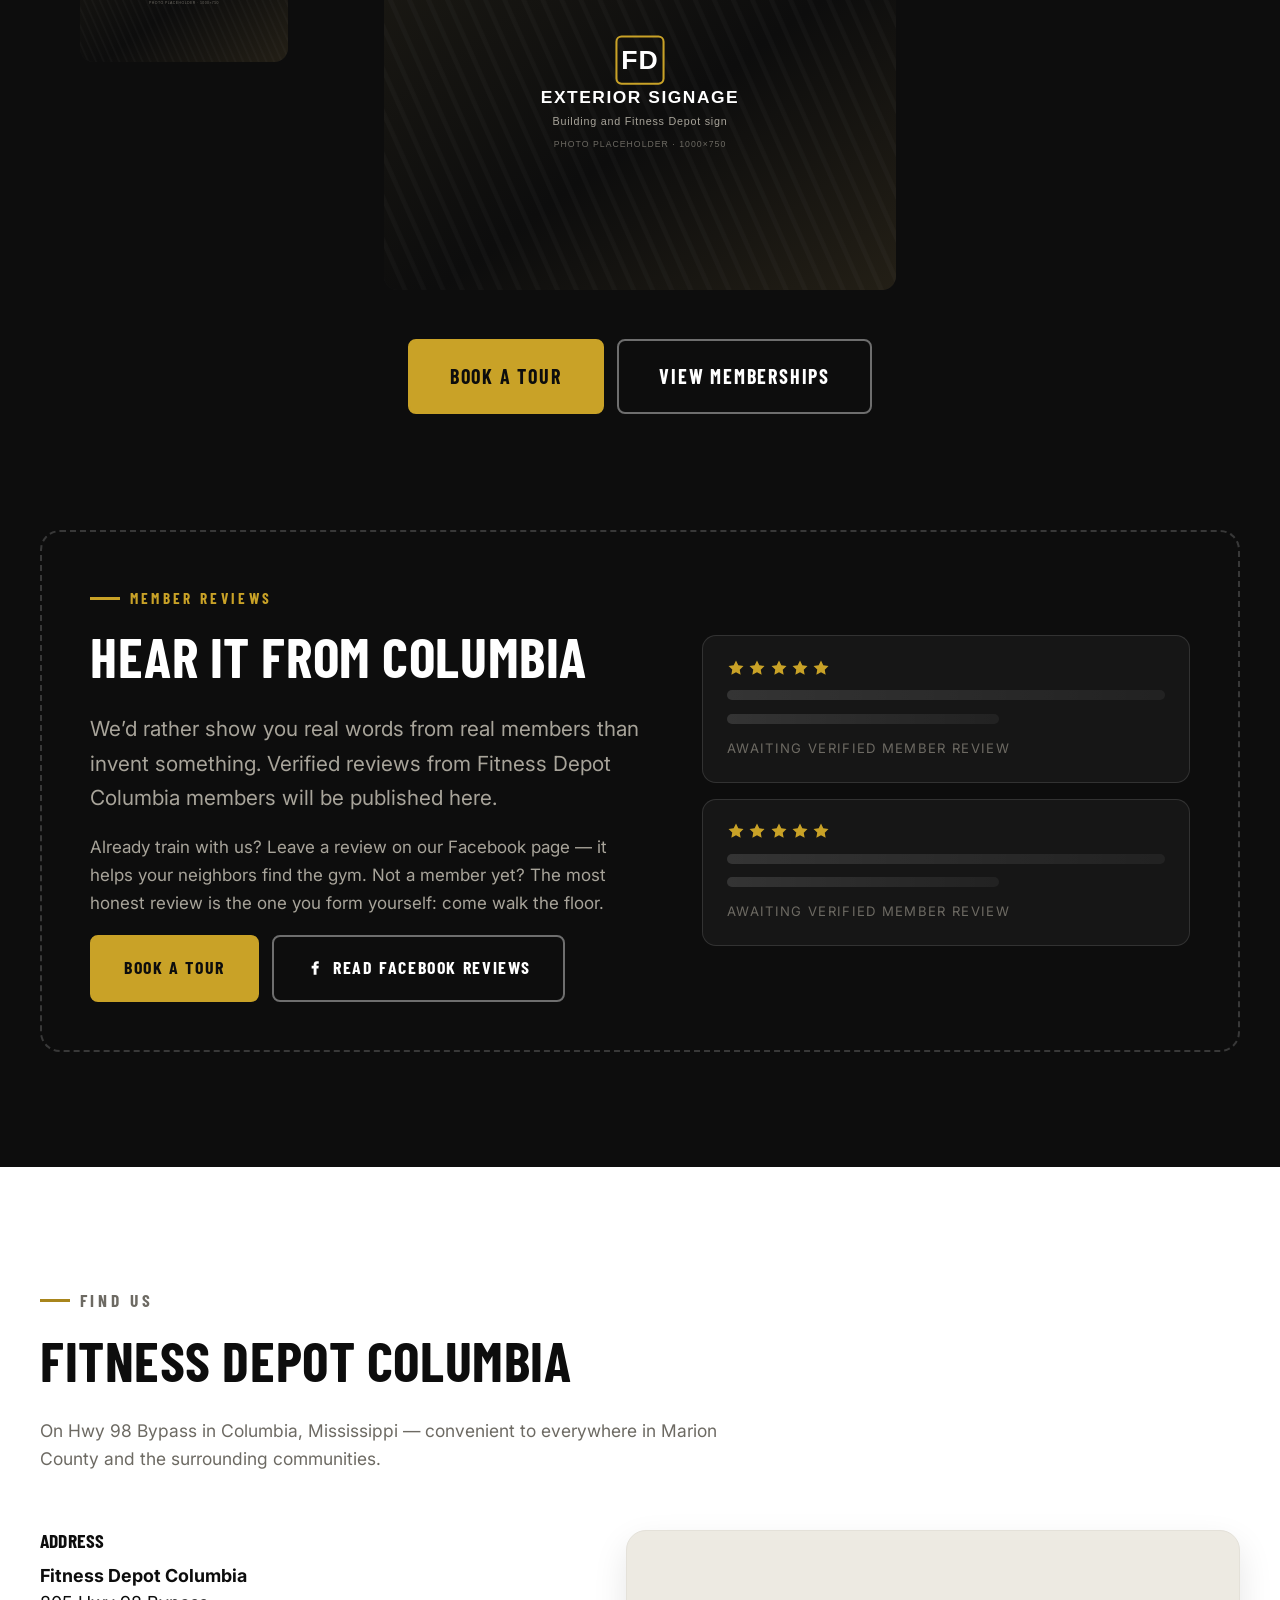
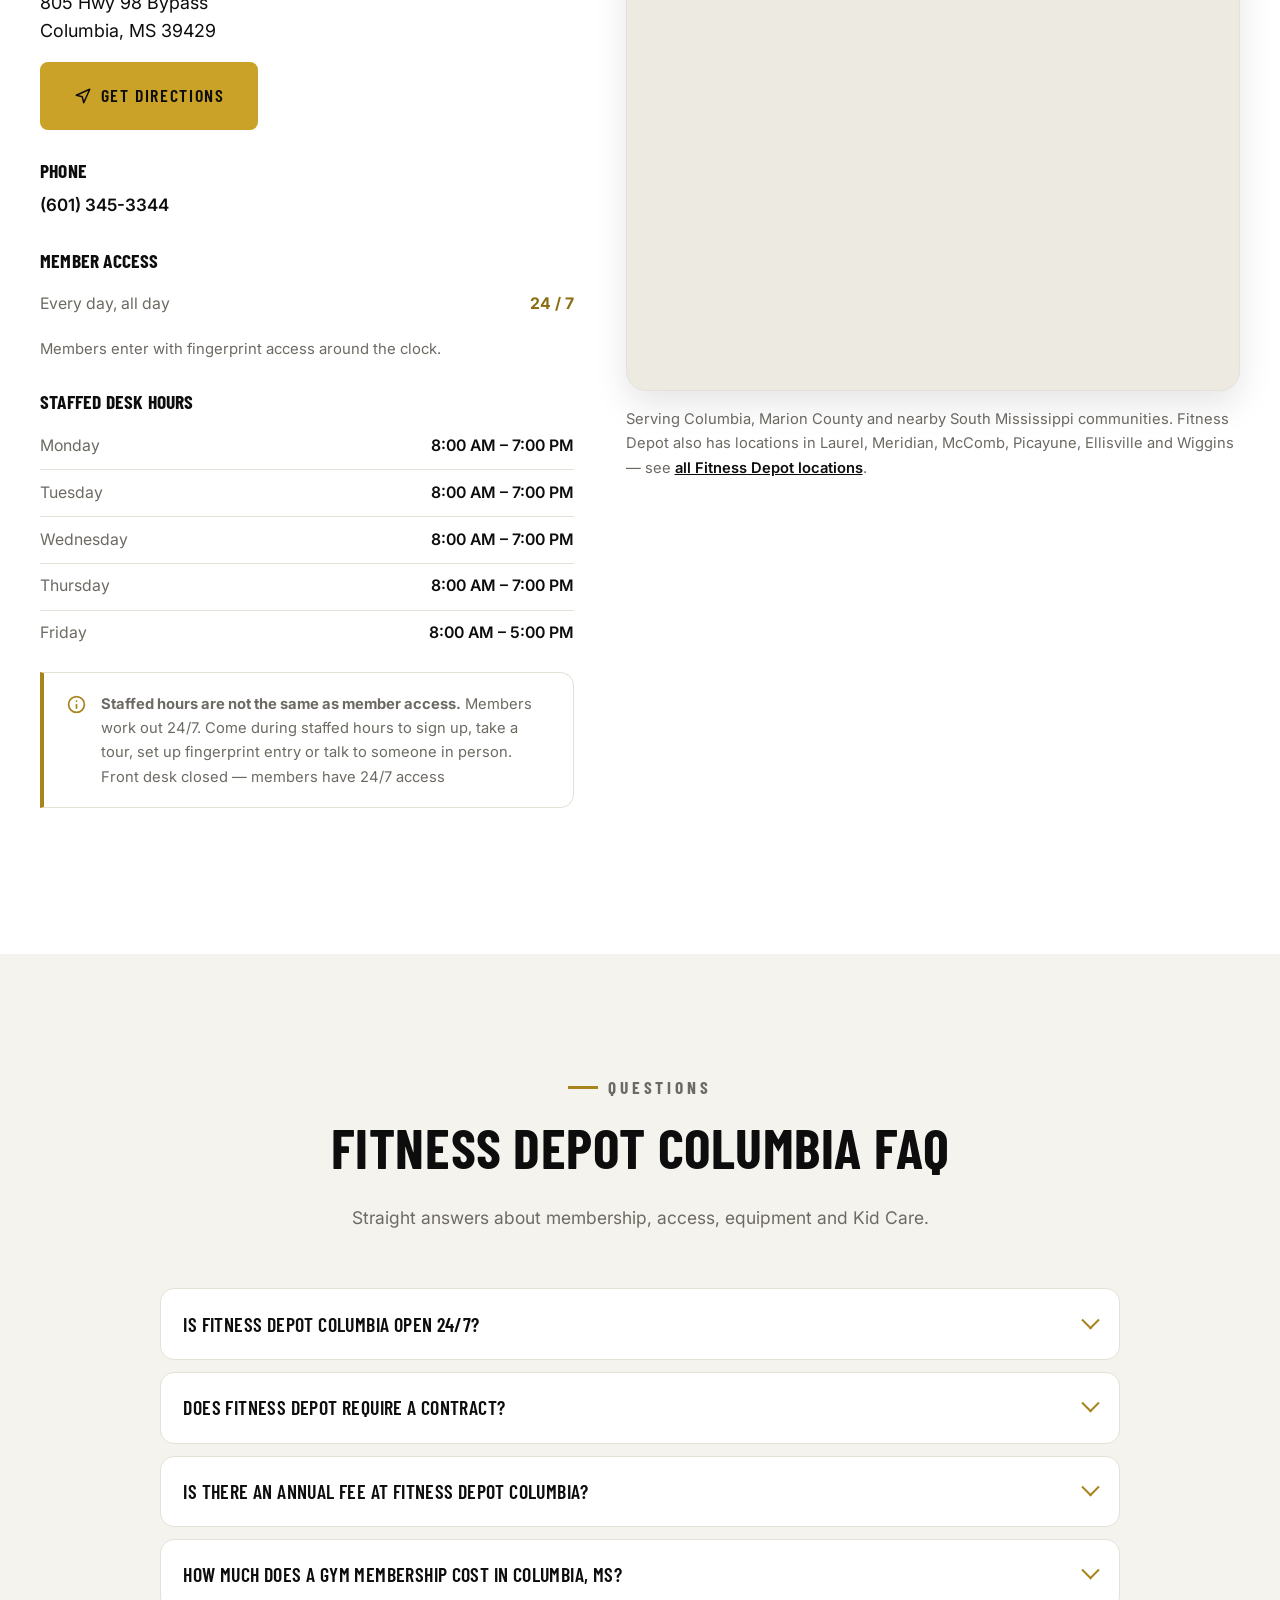
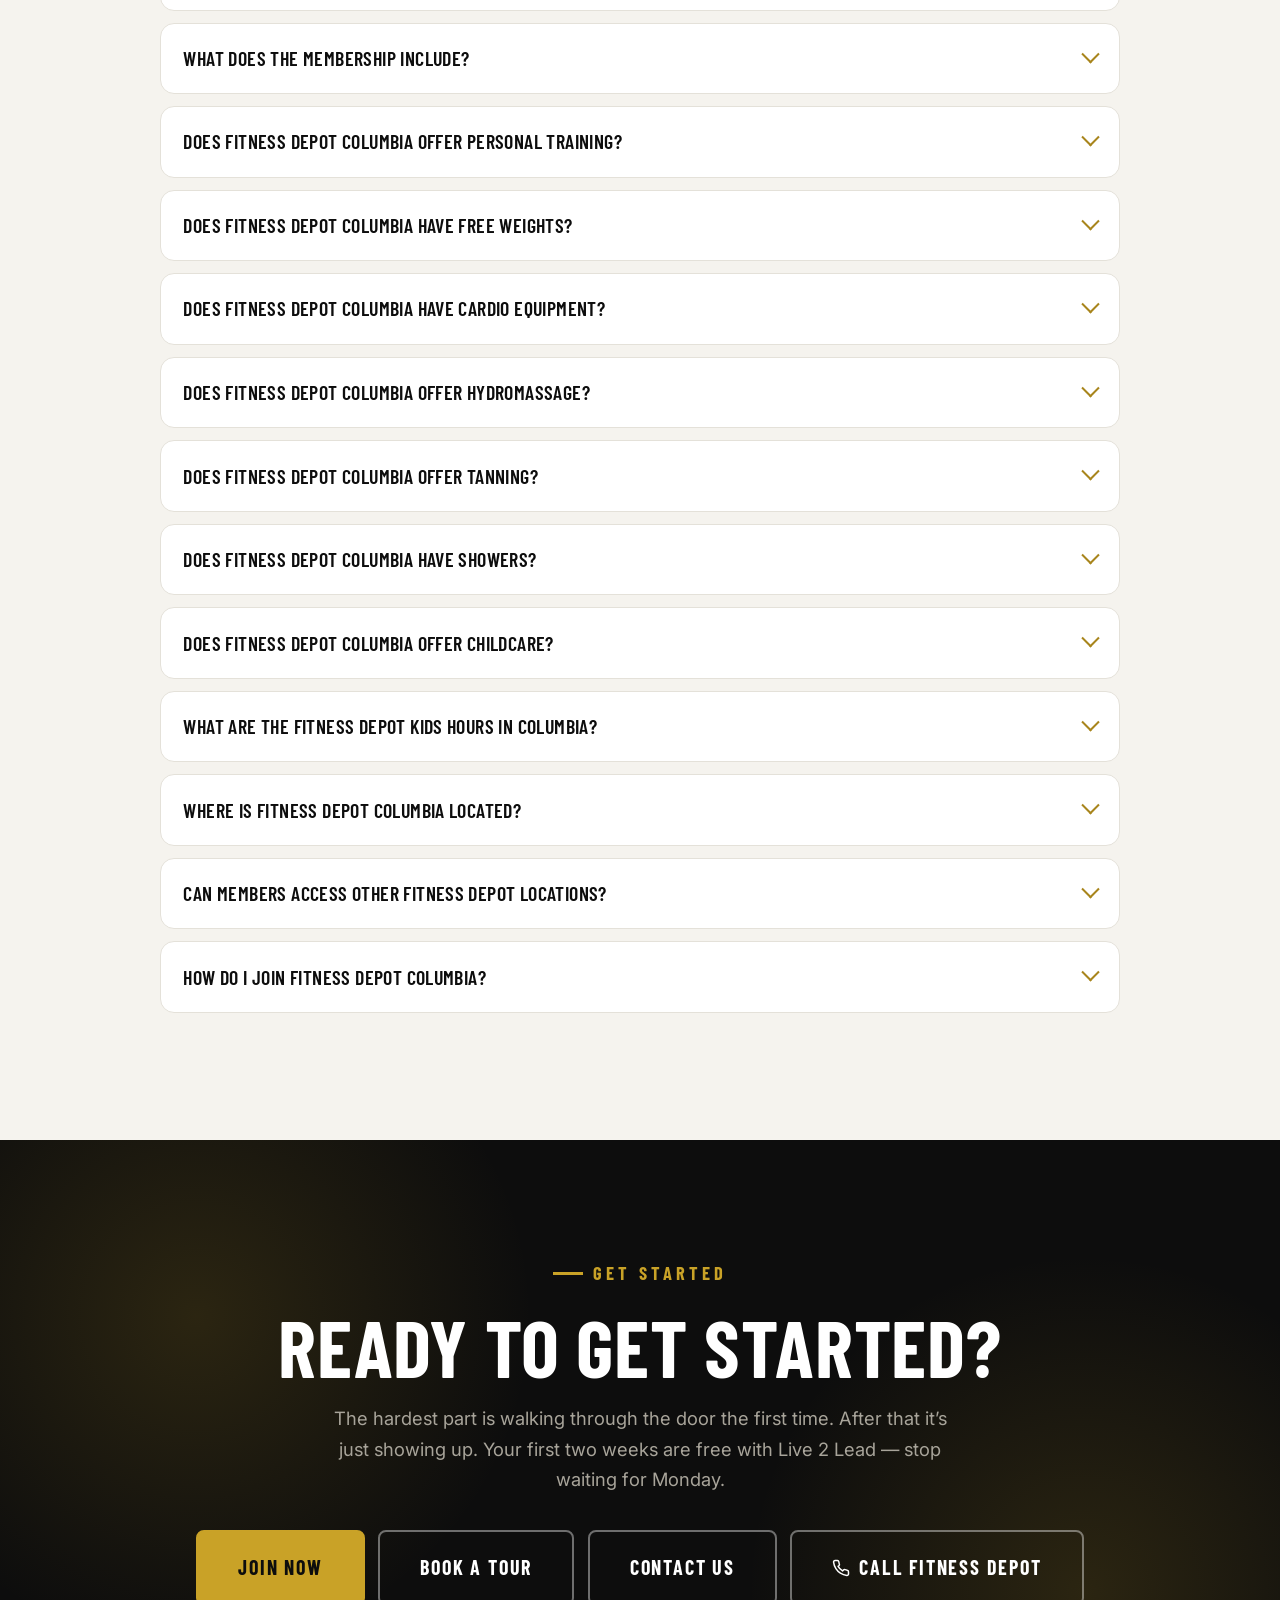
==== commit 47ebeda4: "Fix reveal blocks staying invisible without JavaScript; add hosted build The scroll-reveal blocks st" ====
--- a/index.html
+++ b/index.html
@@ -39,6 +39,10 @@
 <link rel="preconnect" href="https://fonts.gstatic.com" crossorigin>
 <link rel="stylesheet" href="https://fonts.googleapis.com/css2?family=Barlow+Condensed:wght@500;600;700&family=Inter:wght@400;500;600;700&display=swap">
 <link rel="stylesheet" href="assets/css/styles.css">
+<noscript>
+  <!-- scroll-reveal is a JS enhancement; without it the content must simply be there -->
+  <style>.reveal { opacity: 1 !important; transform: none !important; }</style>
+</noscript>
 
 <script type="application/ld+json">
 {
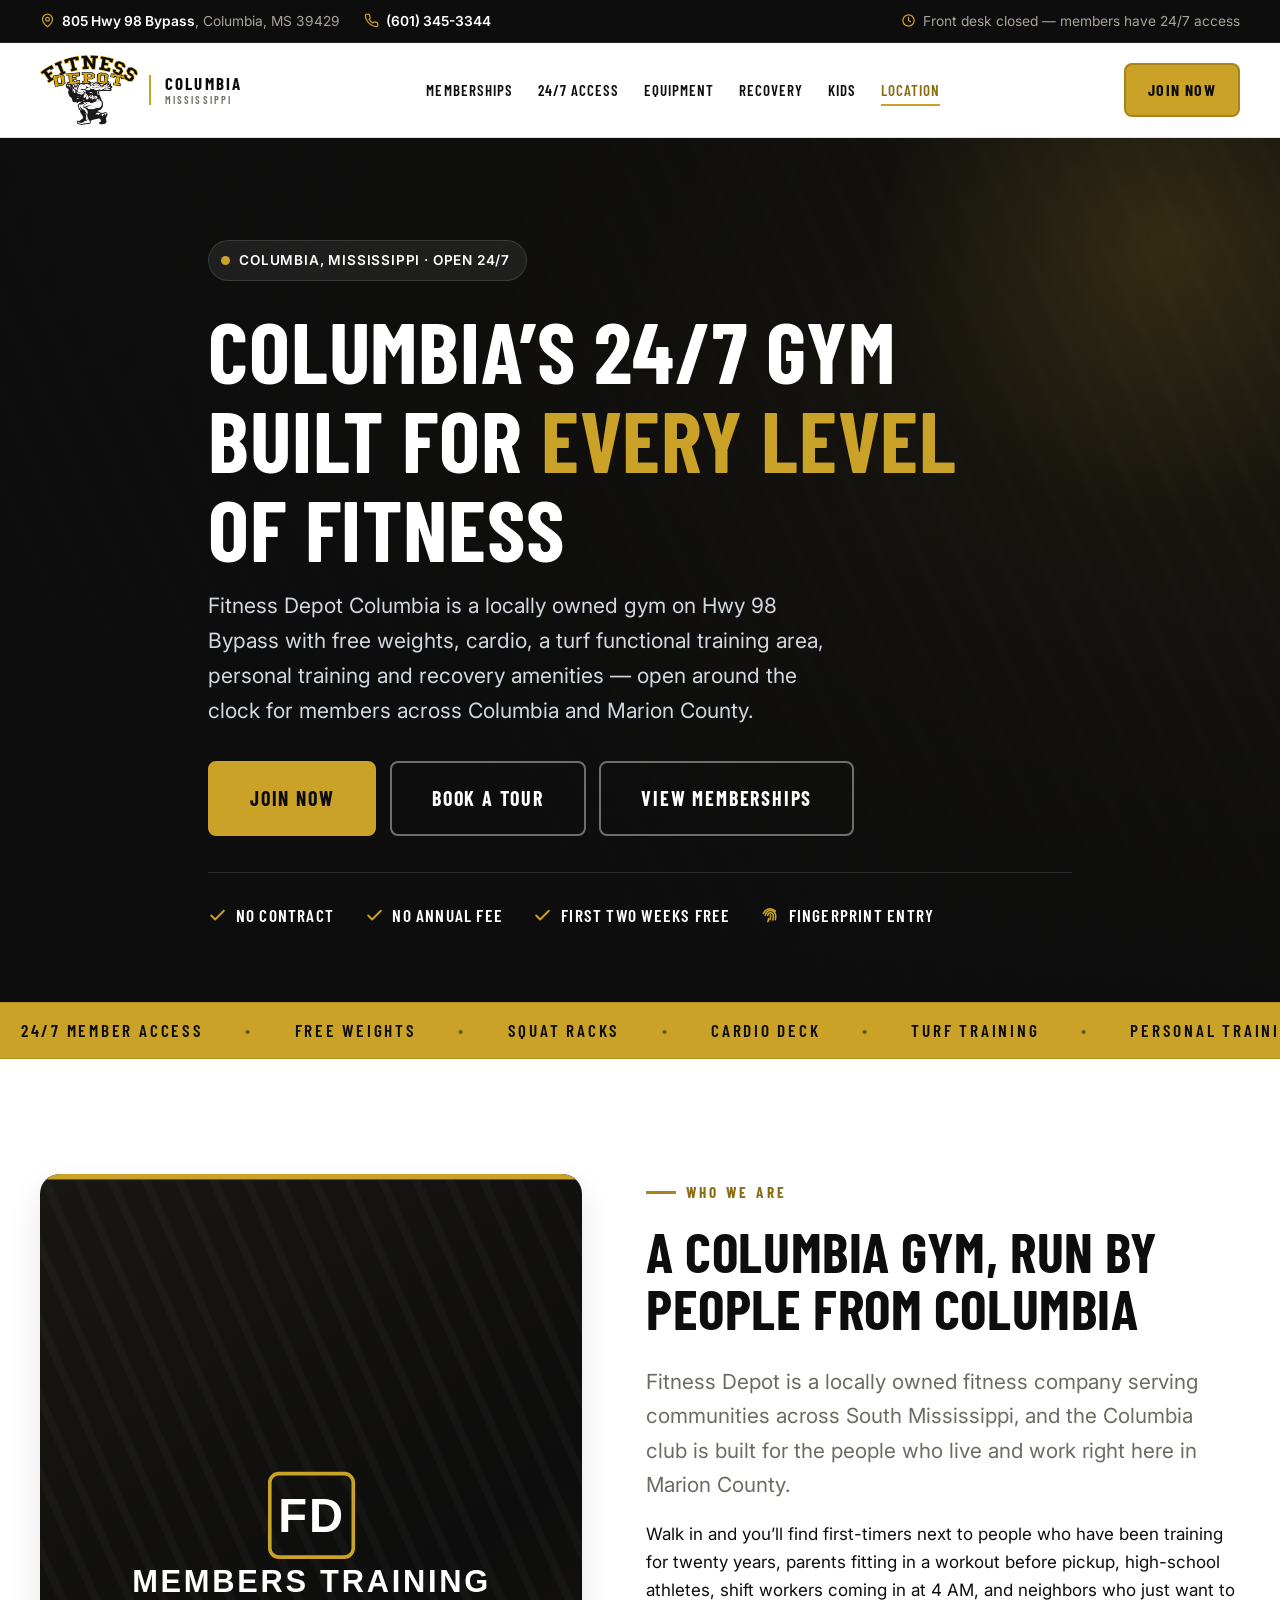
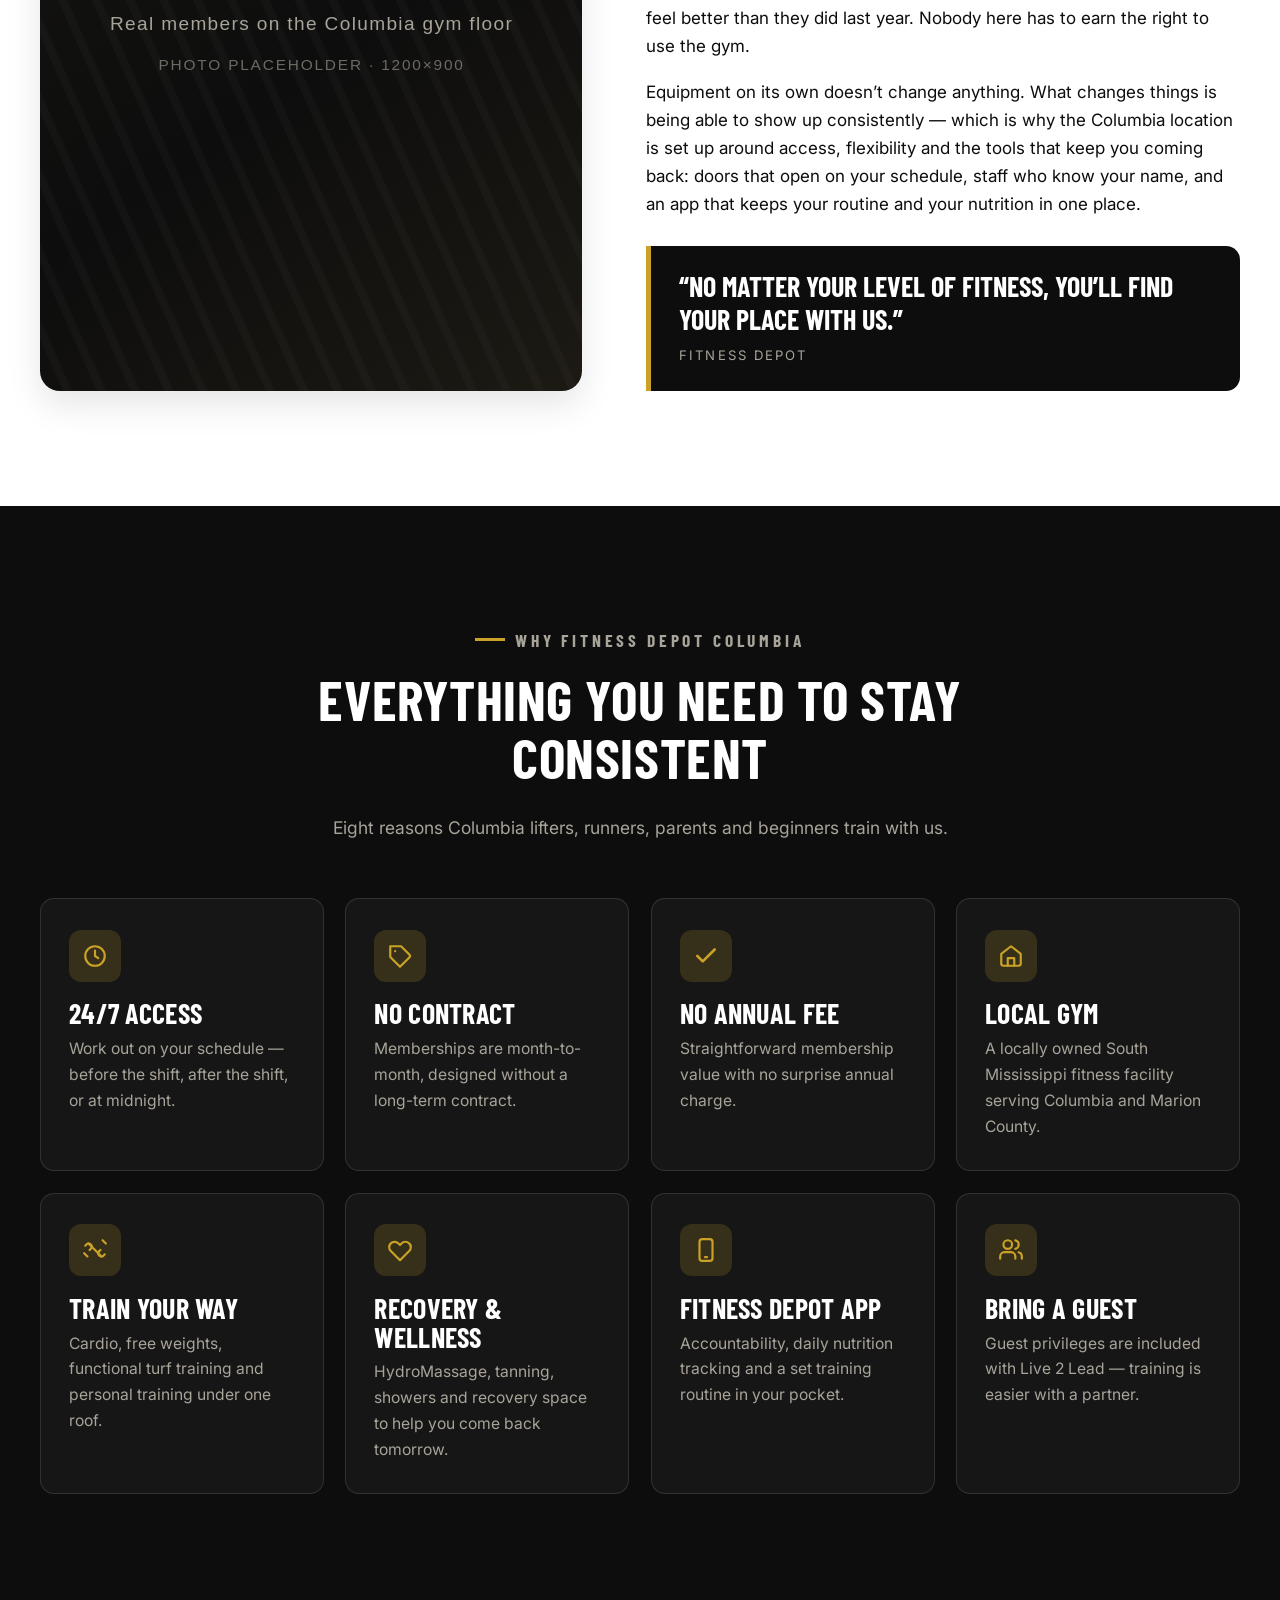
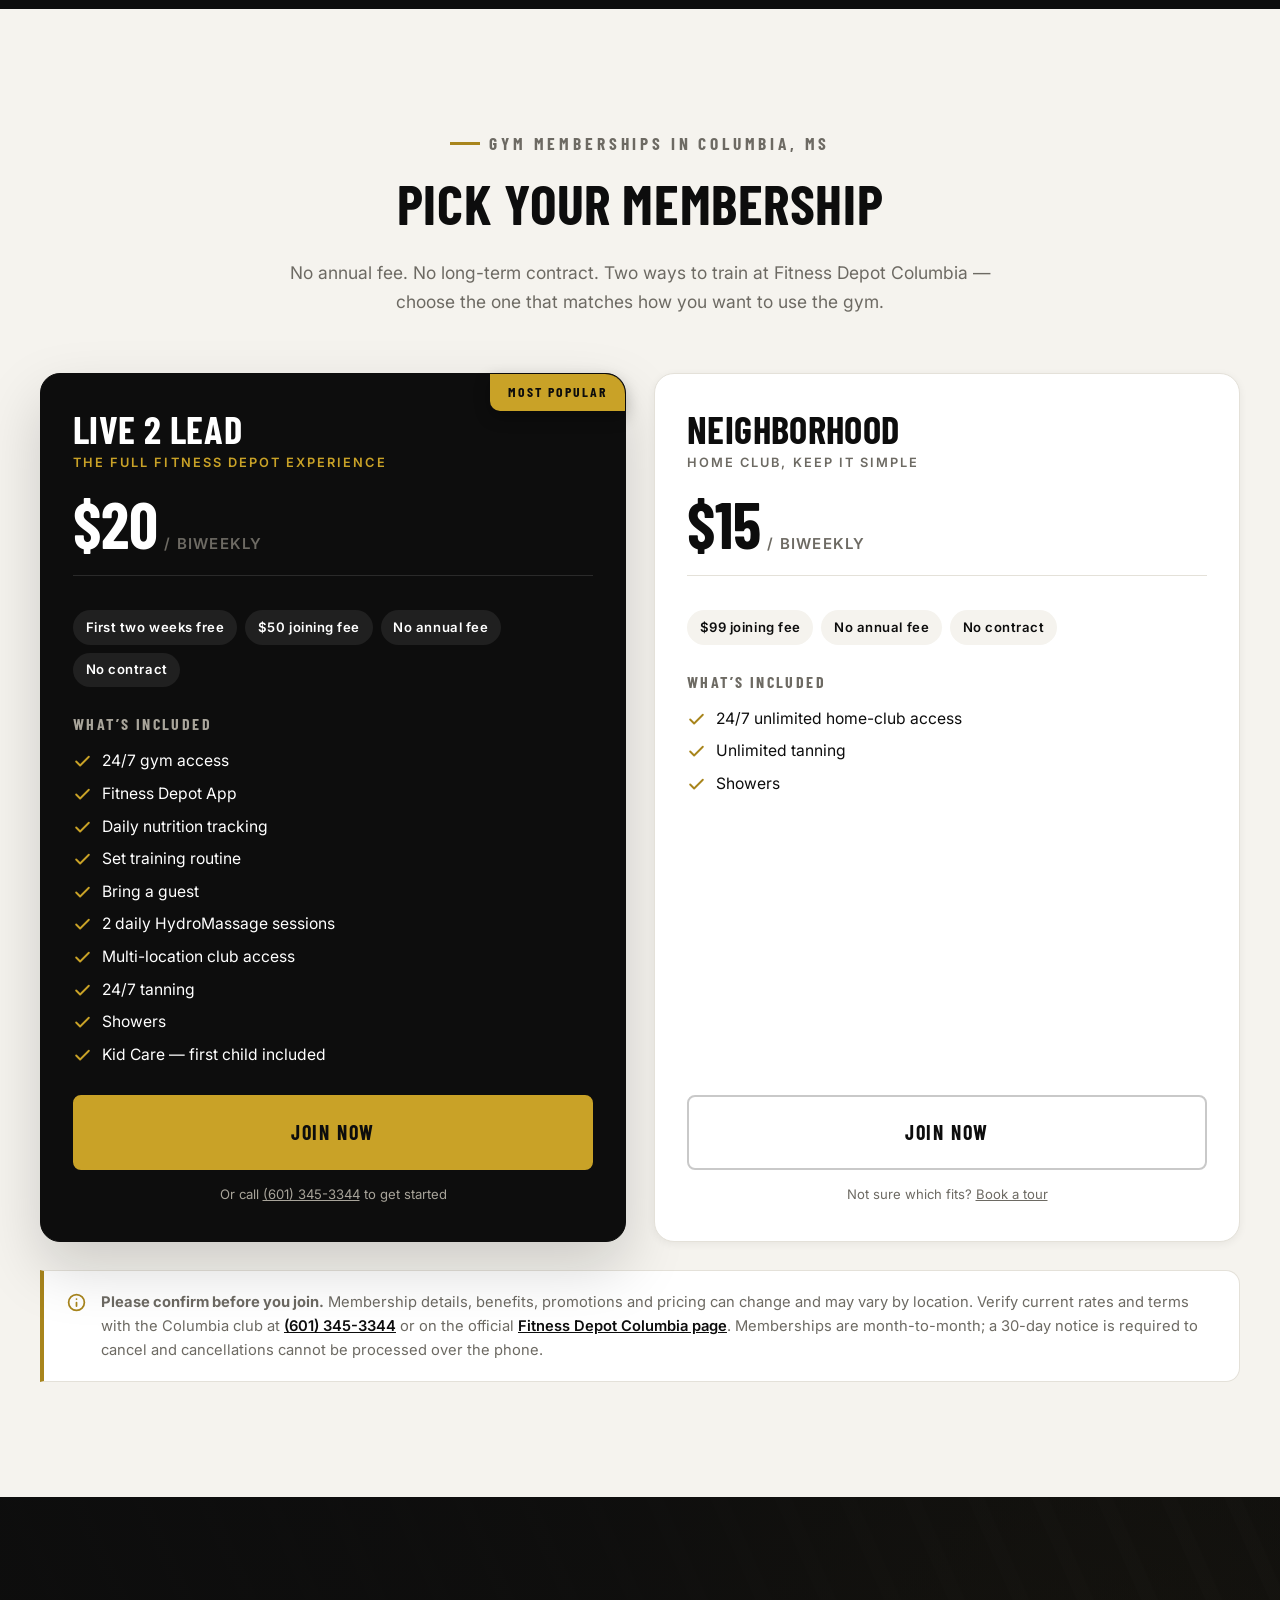
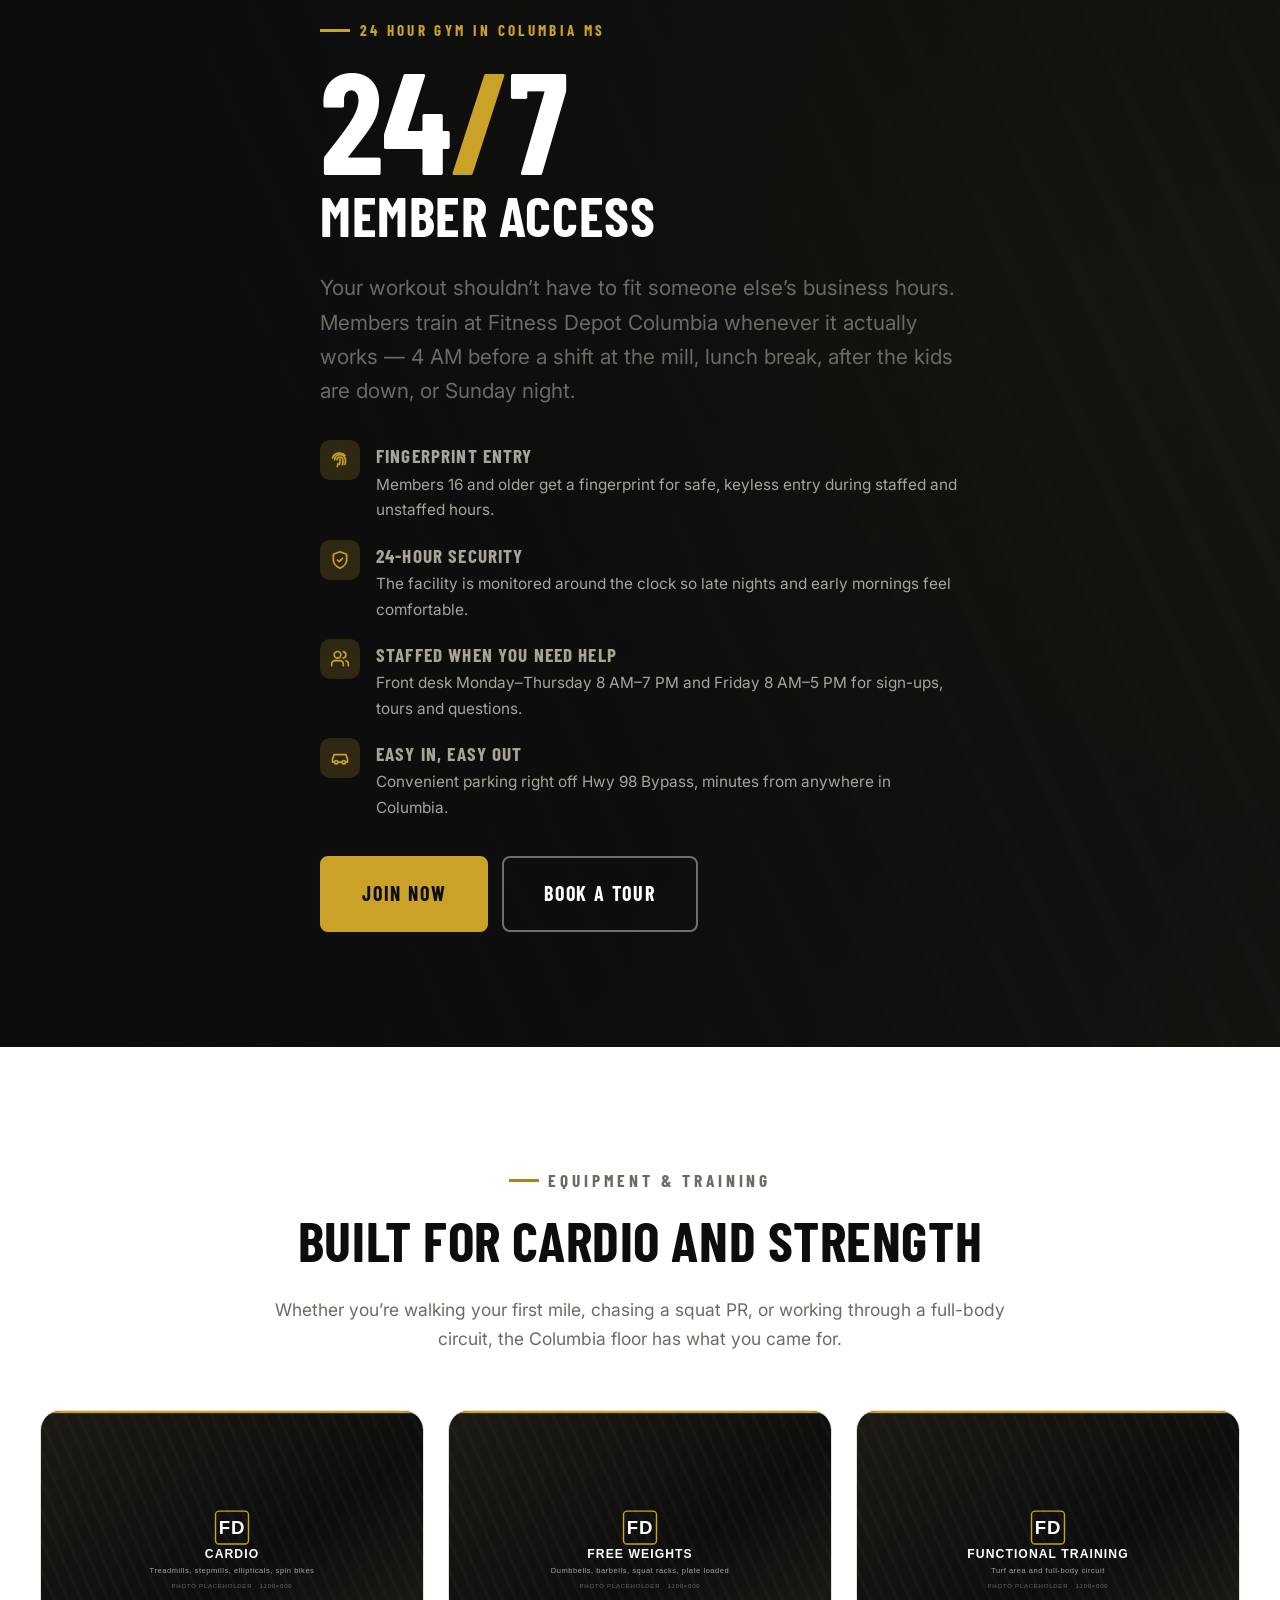
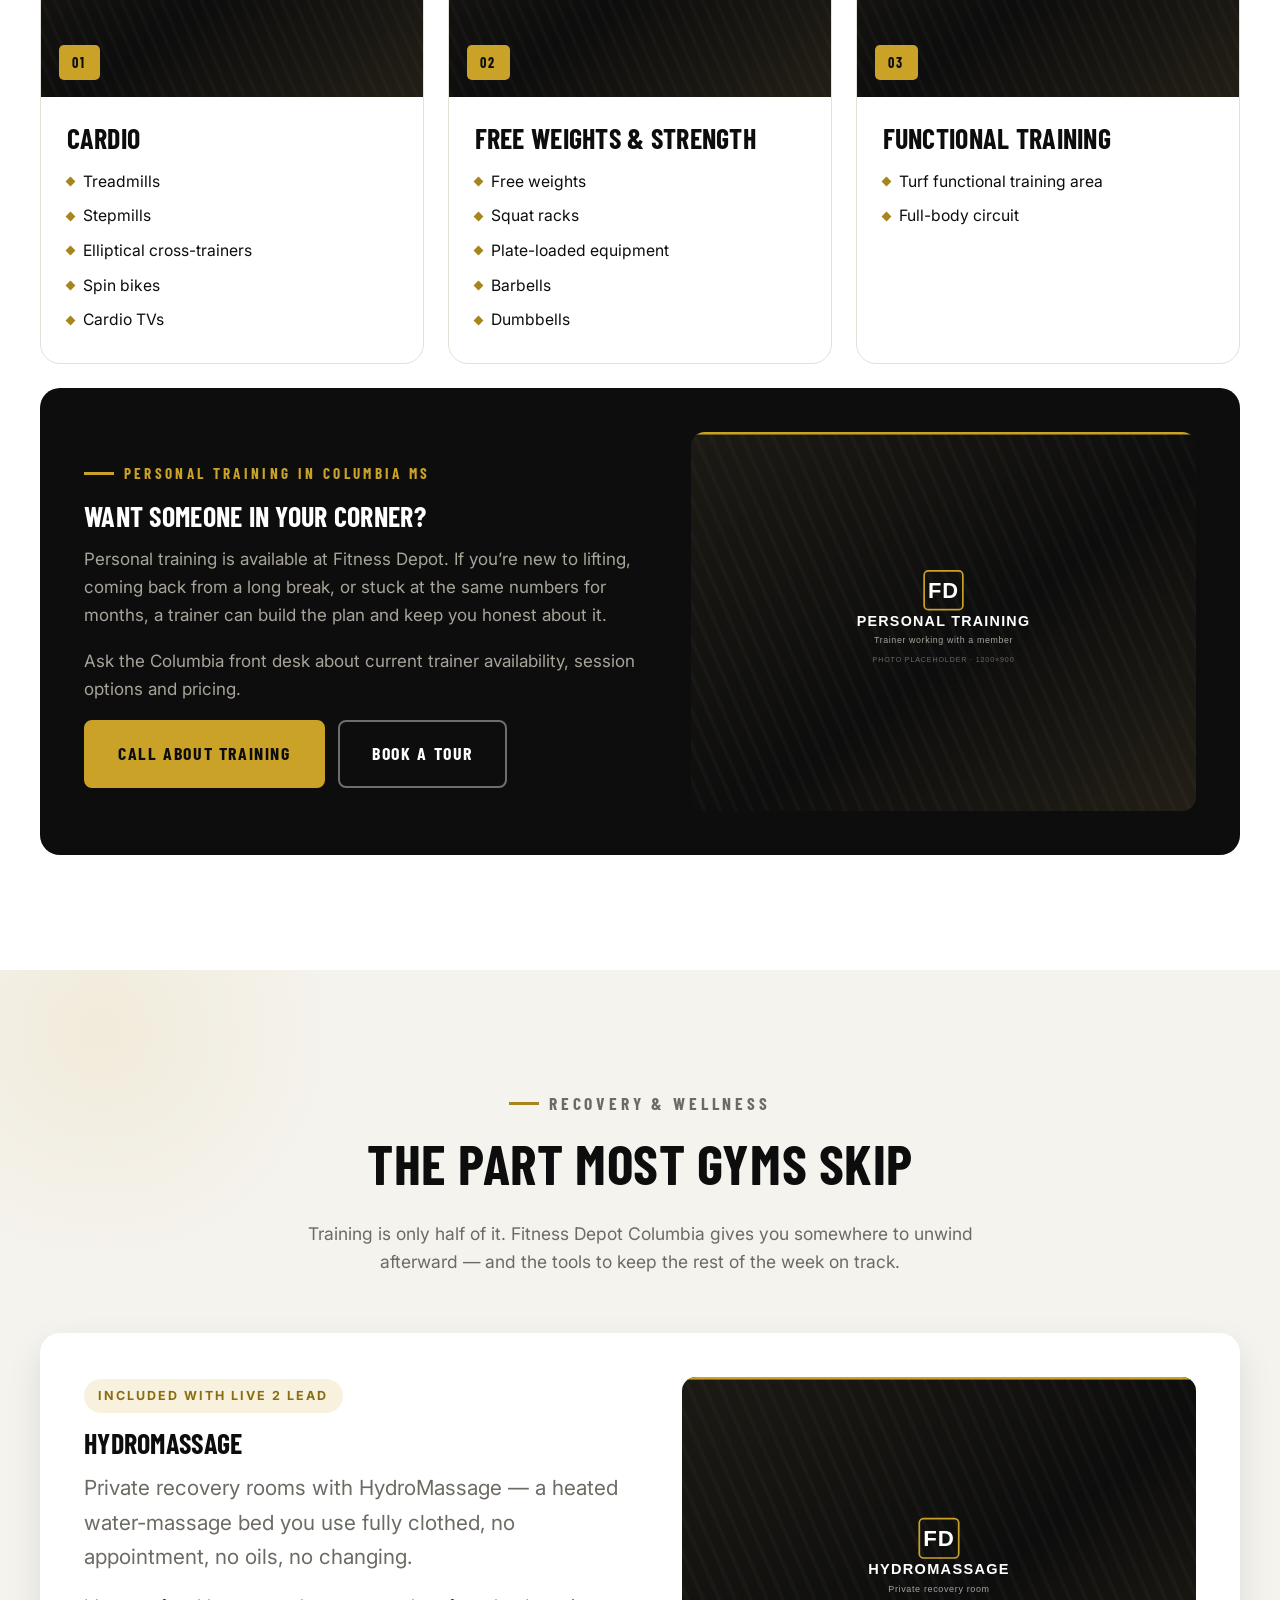
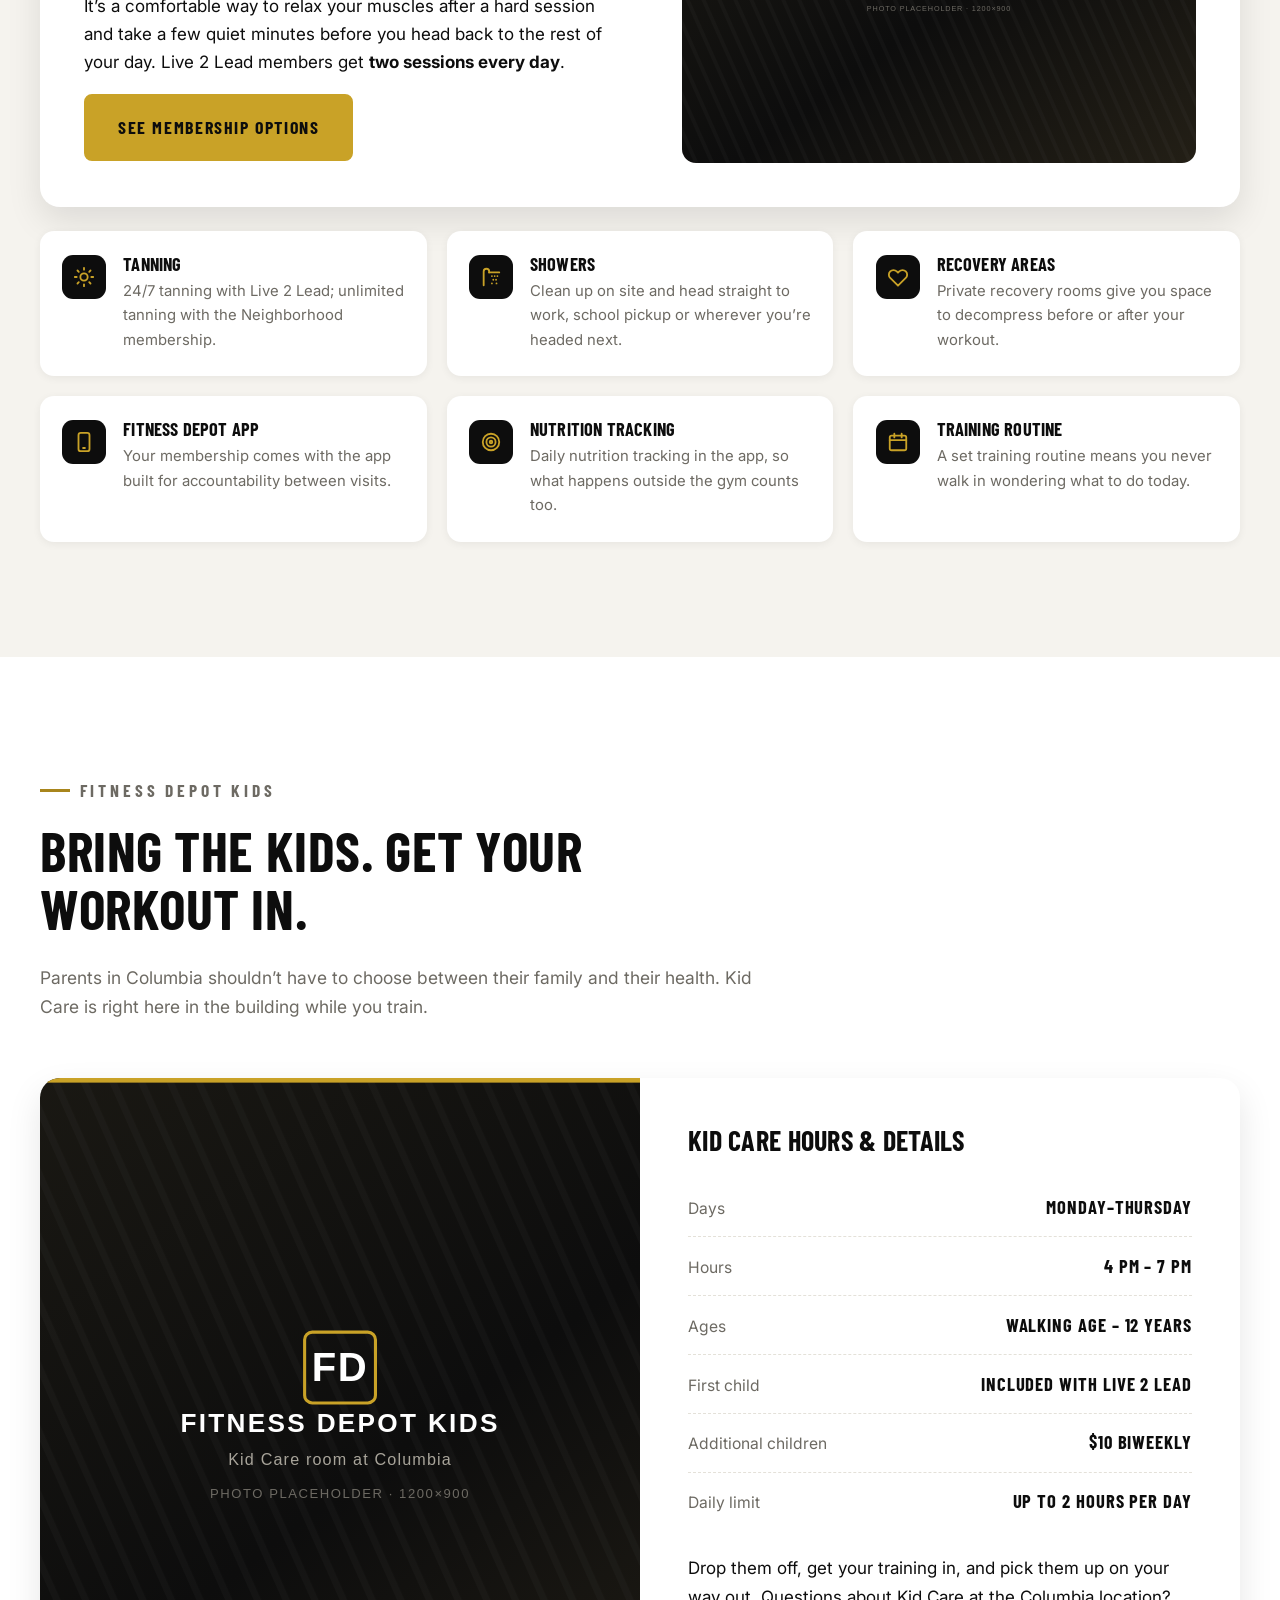
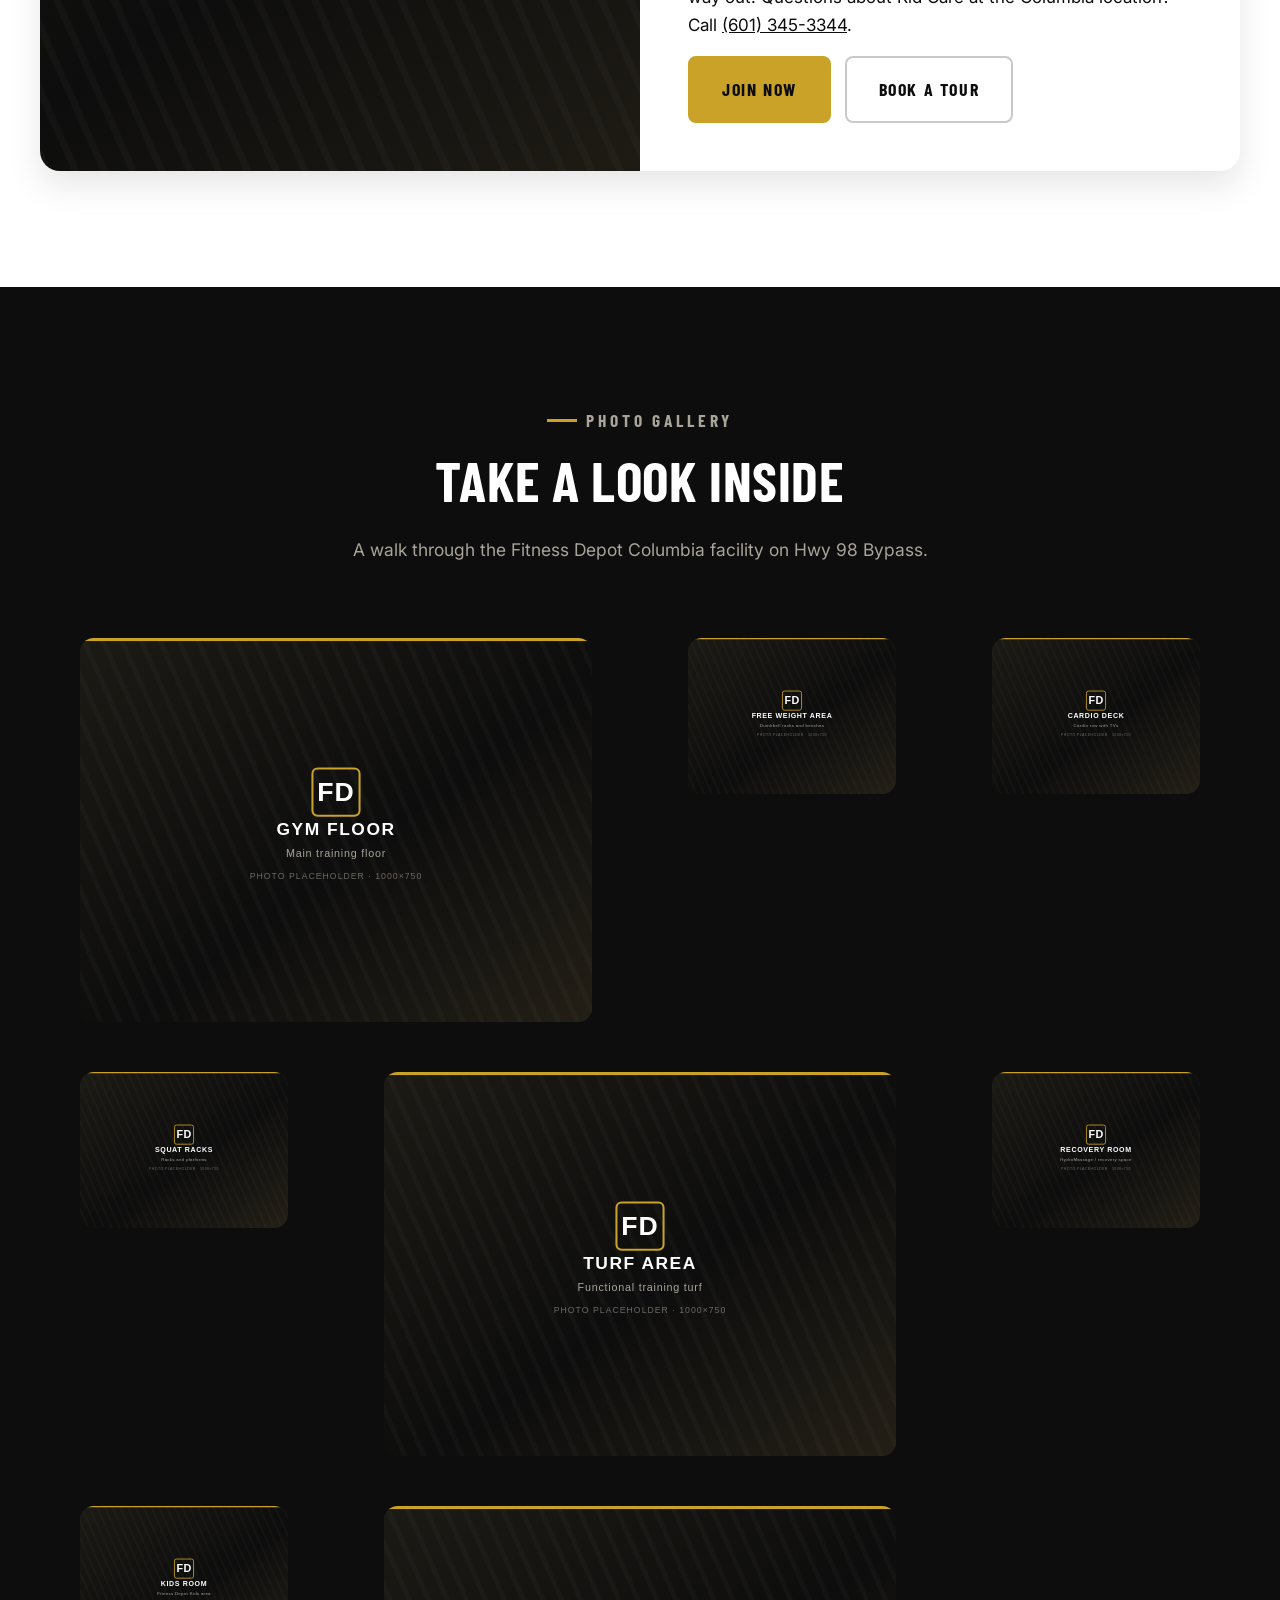
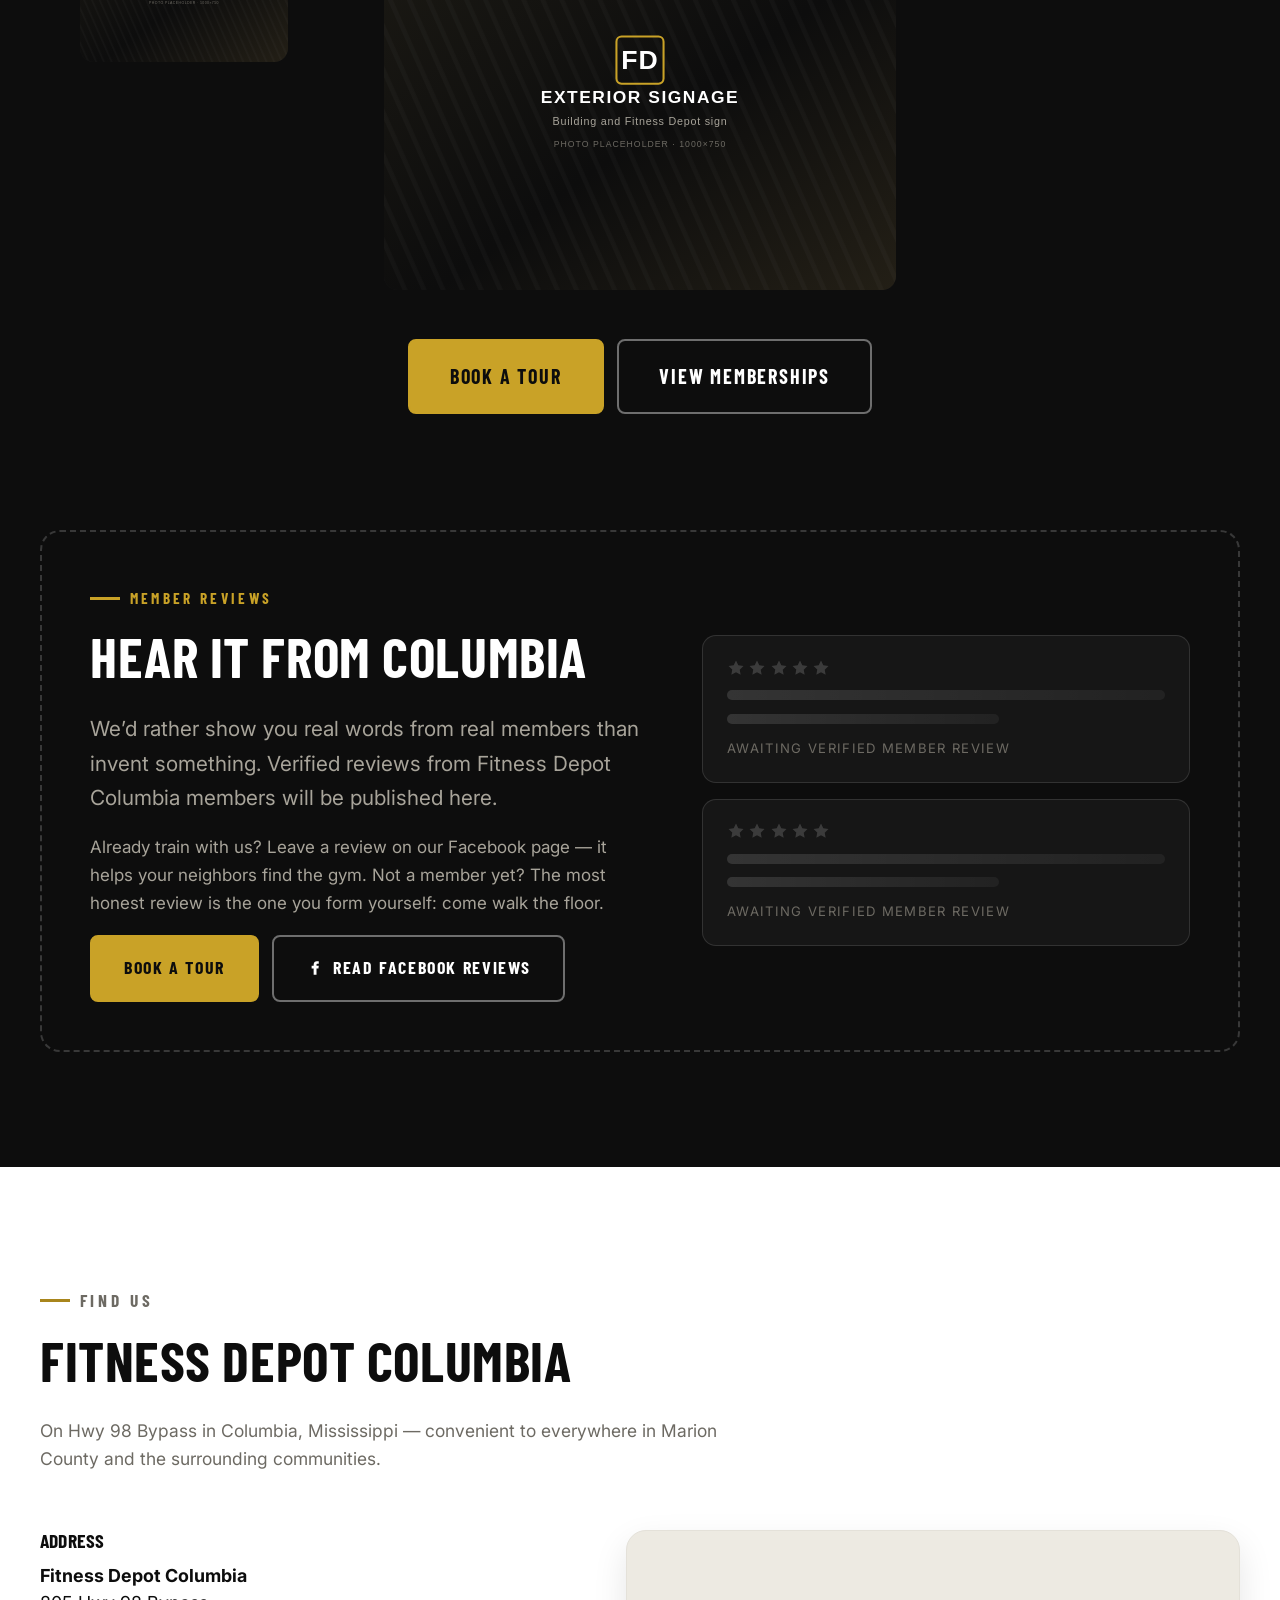
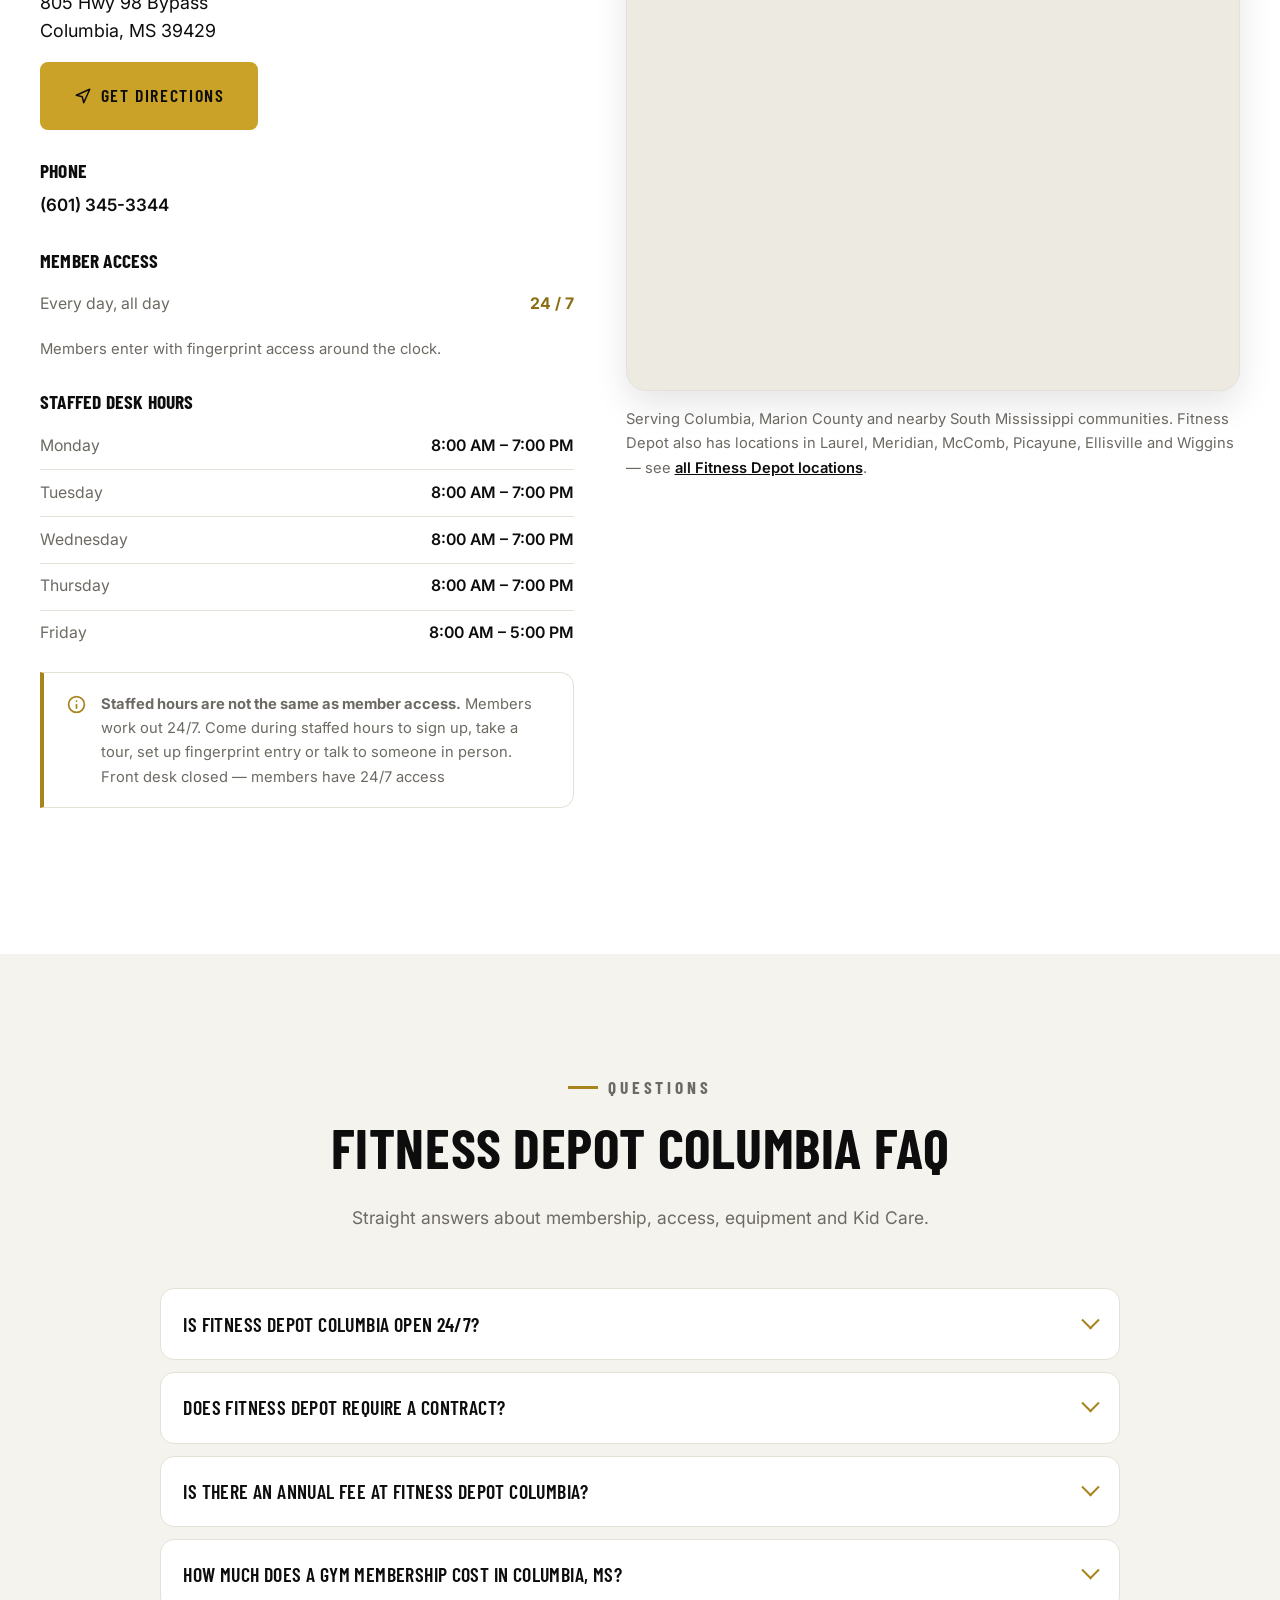
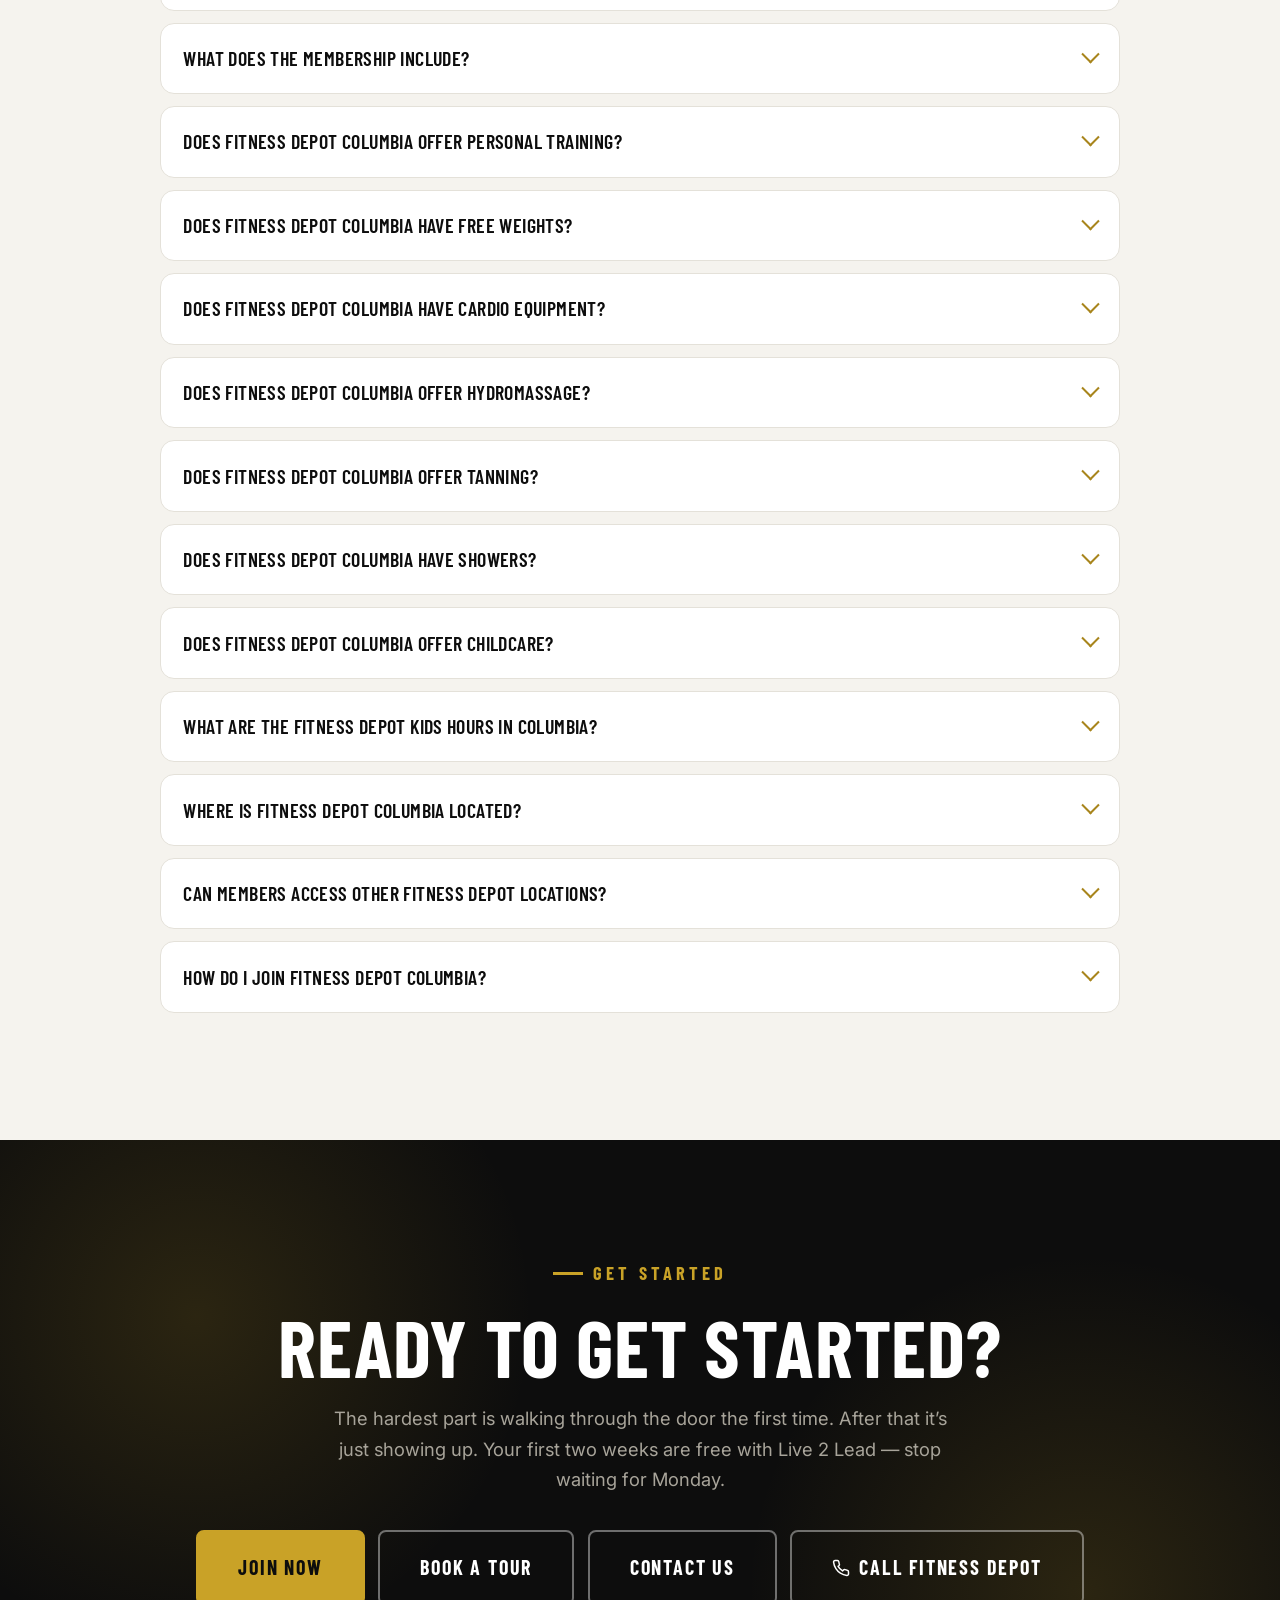
==== commit 69600a31: "Stop showing five gold stars where there are no reviews The empty review slots rendered five filled " ====
--- a/index.html
+++ b/index.html
@@ -19,17 +19,22 @@
 <meta name="geo.placename" content="Columbia, Mississippi">
 
 <!-- Open Graph / social -->
-<meta property="og:type" content="business.business">
+<meta property="og:type" content="website">
 <meta property="og:site_name" content="Fitness Depot Columbia">
 <meta property="og:title" content="Fitness Depot Columbia MS | 24/7 Gym in Columbia, Mississippi">
 <meta property="og:description" content="A locally owned 24/7 gym in Columbia, MS. Free weights, cardio, turf functional training, personal training, HydroMassage, tanning and Kid Care. No contract. No annual fee.">
 <meta property="og:url" content="https://www.fitnessdepotcolumbia.com/">
 <meta property="og:image" content="https://www.fitnessdepotcolumbia.com/assets/img/og-image.png">
+<meta property="og:image:type" content="image/png">
+<meta property="og:image:width" content="1200">
+<meta property="og:image:height" content="630">
+<meta property="og:image:alt" content="Fitness Depot Columbia — 24/7 gym in Columbia, Mississippi">
 <meta property="og:locale" content="en_US">
 <meta name="twitter:card" content="summary_large_image">
 <meta name="twitter:title" content="Fitness Depot Columbia MS | 24/7 Gym in Columbia, Mississippi">
 <meta name="twitter:description" content="A locally owned 24/7 gym in Columbia, MS. Strength, cardio, functional training, recovery and Kid Care.">
 <meta name="twitter:image" content="https://www.fitnessdepotcolumbia.com/assets/img/og-image.png">
+<meta name="twitter:image:alt" content="Fitness Depot Columbia — 24/7 gym in Columbia, Mississippi">
 
 <link rel="icon" href="assets/favicon/favicon-32.png" sizes="32x32" type="image/png">
 <link rel="apple-touch-icon" href="assets/favicon/apple-touch-icon.png">
@@ -57,6 +62,7 @@
       "url": "https://www.fitnessdepotcolumbia.com/",
       "telephone": "+1-601-345-3344",
       "image": "https://www.fitnessdepotcolumbia.com/assets/img/og-image.png",
+      "logo": "https://www.fitnessdepotcolumbia.com/assets/img/logo-fitness-depot.png",
       "priceRange": "$",
       "currenciesAccepted": "USD",
       "address": {
@@ -84,19 +90,31 @@
       "openingHoursSpecification": [
         {
           "@type": "OpeningHoursSpecification",
-          "name": "Staffed desk hours",
-          "dayOfWeek": ["Monday", "Tuesday", "Wednesday", "Thursday"],
-          "opens": "08:00",
-          "closes": "19:00"
-        },
-        {
-          "@type": "OpeningHoursSpecification",
-          "name": "Staffed desk hours",
-          "dayOfWeek": "Friday",
-          "opens": "08:00",
-          "closes": "17:00"
+          "dayOfWeek": ["Monday", "Tuesday", "Wednesday", "Thursday", "Friday", "Saturday", "Sunday"],
+          "opens": "00:00",
+          "closes": "23:59"
         }
       ],
+      "contactPoint": {
+        "@type": "ContactPoint",
+        "contactType": "customer service",
+        "name": "Staffed front desk",
+        "telephone": "+1-601-345-3344",
+        "hoursAvailable": [
+          {
+            "@type": "OpeningHoursSpecification",
+            "dayOfWeek": ["Monday", "Tuesday", "Wednesday", "Thursday"],
+            "opens": "08:00",
+            "closes": "19:00"
+          },
+          {
+            "@type": "OpeningHoursSpecification",
+            "dayOfWeek": "Friday",
+            "opens": "08:00",
+            "closes": "17:00"
+          }
+        ]
+      },
       "amenityFeature": [
         { "@type": "LocationFeatureSpecification", "name": "24/7 member access", "value": true },
         { "@type": "LocationFeatureSpecification", "name": "Fingerprint entry", "value": true },
@@ -116,15 +134,36 @@
           "name": "Live 2 Lead membership",
           "category": "Gym membership",
           "url": "https://www.fitnessdepotcolumbia.com/#memberships",
+          "availability": "https://schema.org/InStock",
+          "seller": { "@id": "https://www.fitnessdepotcolumbia.com/#gym" },
+          "itemOffered": {
+            "@type": "Service",
+            "name": "Live 2 Lead gym membership",
+            "provider": { "@id": "https://www.fitnessdepotcolumbia.com/#gym" }
+          },
           "priceSpecification": {
-            "@type": "UnitPriceSpecification",
-            "price": "20.00",
+            "@type": "CompoundPriceSpecification",
             "priceCurrency": "USD",
-            "referenceQuantity": {
-              "@type": "QuantitativeValue",
-              "value": 2,
-              "unitCode": "WEE"
-            }
+            "priceComponent": [
+              {
+                "@type": "UnitPriceSpecification",
+                "name": "Membership",
+                "price": "20.00",
+                "priceCurrency": "USD",
+                "referenceQuantity": {
+                  "@type": "QuantitativeValue",
+                  "value": 2,
+                  "unitCode": "WEE"
+                }
+              },
+              {
+                "@type": "UnitPriceSpecification",
+                "name": "Joining fee",
+                "price": "50.00",
+                "priceCurrency": "USD",
+                "priceType": "https://schema.org/InvoicePrice"
+              }
+            ]
           }
         },
         {
@@ -132,15 +171,36 @@
           "name": "Neighborhood membership",
           "category": "Gym membership",
           "url": "https://www.fitnessdepotcolumbia.com/#memberships",
+          "availability": "https://schema.org/InStock",
+          "seller": { "@id": "https://www.fitnessdepotcolumbia.com/#gym" },
+          "itemOffered": {
+            "@type": "Service",
+            "name": "Neighborhood gym membership",
+            "provider": { "@id": "https://www.fitnessdepotcolumbia.com/#gym" }
+          },
           "priceSpecification": {
-            "@type": "UnitPriceSpecification",
-            "price": "15.00",
+            "@type": "CompoundPriceSpecification",
             "priceCurrency": "USD",
-            "referenceQuantity": {
-              "@type": "QuantitativeValue",
-              "value": 2,
-              "unitCode": "WEE"
-            }
+            "priceComponent": [
+              {
+                "@type": "UnitPriceSpecification",
+                "name": "Membership",
+                "price": "15.00",
+                "priceCurrency": "USD",
+                "referenceQuantity": {
+                  "@type": "QuantitativeValue",
+                  "value": 2,
+                  "unitCode": "WEE"
+                }
+              },
+              {
+                "@type": "UnitPriceSpecification",
+                "name": "Joining fee",
+                "price": "99.00",
+                "priceCurrency": "USD",
+                "priceType": "https://schema.org/InvoicePrice"
+              }
+            ]
           }
         }
       ]
@@ -154,8 +214,13 @@
       "inLanguage": "en-US"
     },
     {
-      "@type": "FAQPage",
-      "@id": "https://www.fitnessdepotcolumbia.com/#faq",
+      "@type": ["WebPage", "FAQPage"],
+      "@id": "https://www.fitnessdepotcolumbia.com/#webpage",
+      "url": "https://www.fitnessdepotcolumbia.com/",
+      "name": "Fitness Depot Columbia MS | 24/7 Gym in Columbia, Mississippi",
+      "isPartOf": { "@id": "https://www.fitnessdepotcolumbia.com/#website" },
+      "about": { "@id": "https://www.fitnessdepotcolumbia.com/#gym" },
+      "inLanguage": "en-US",
       "mainEntity": [
         {
           "@type": "Question",
@@ -309,7 +374,7 @@
   <div class="shell shell--wide header__inner">
     <a class="logo" href="#top" aria-label="Fitness Depot Columbia — home">
       <img class="logo__img" src="assets/img/logo-fitness-depot.png"
-           alt="Fitness Depot" width="720" height="514" fetchpriority="high">
+           alt="Fitness Depot Columbia" width="720" height="514" decoding="async">
       <span class="logo__loc">Columbia<span>Mississippi</span></span>
     </a>
 
@@ -782,7 +847,7 @@
       <div class="tile reveal">
         <span class="tile__icon"><svg aria-hidden="true"><use href="#i-sun"></use></svg></span>
         <div>
-          <h4>Tanning</h4>
+          <h3>Tanning</h3>
           <p>24/7 tanning with Live 2 Lead; unlimited tanning with the Neighborhood membership.</p>
         </div>
       </div>
@@ -790,7 +855,7 @@
       <div class="tile reveal" data-delay="1">
         <span class="tile__icon"><svg aria-hidden="true"><use href="#i-shower"></use></svg></span>
         <div>
-          <h4>Showers</h4>
+          <h3>Showers</h3>
           <p>Clean up on site and head straight to work, school pickup or wherever you&rsquo;re headed next.</p>
         </div>
       </div>
@@ -798,7 +863,7 @@
       <div class="tile reveal" data-delay="2">
         <span class="tile__icon"><svg aria-hidden="true"><use href="#i-heart"></use></svg></span>
         <div>
-          <h4>Recovery Areas</h4>
+          <h3>Recovery Areas</h3>
           <p>Private recovery rooms give you space to decompress before or after your workout.</p>
         </div>
       </div>
@@ -806,7 +871,7 @@
       <div class="tile reveal">
         <span class="tile__icon"><svg aria-hidden="true"><use href="#i-app"></use></svg></span>
         <div>
-          <h4>Fitness Depot App</h4>
+          <h3>Fitness Depot App</h3>
           <p>Your membership comes with the app built for accountability between visits.</p>
         </div>
       </div>
@@ -814,7 +879,7 @@
       <div class="tile reveal" data-delay="1">
         <span class="tile__icon"><svg aria-hidden="true"><use href="#i-target"></use></svg></span>
         <div>
-          <h4>Nutrition Tracking</h4>
+          <h3>Nutrition Tracking</h3>
           <p>Daily nutrition tracking in the app, so what happens outside the gym counts too.</p>
         </div>
       </div>
@@ -822,7 +887,7 @@
       <div class="tile reveal" data-delay="2">
         <span class="tile__icon"><svg aria-hidden="true"><use href="#i-calendar"></use></svg></span>
         <div>
-          <h4>Training Routine</h4>
+          <h3>Training Routine</h3>
           <p>A set training routine means you never walk in wondering what to do today.</p>
         </div>
       </div>
@@ -1261,8 +1326,8 @@
     <div class="footer__grid">
       <div>
         <a class="logo logo--plate" href="#top" aria-label="Fitness Depot Columbia — home">
-          <img src="assets/img/logo-fitness-depot.png" alt="Fitness Depot"
-               width="720" height="514" loading="lazy">
+          <img src="assets/img/logo-fitness-depot.png" alt="Fitness Depot Columbia"
+               width="720" height="514" loading="lazy" decoding="async">
         </a>
         <p style="font-size:.97rem;max-width:30ch">
           A locally owned 24/7 gym serving Columbia, Mississippi and Marion County.
@@ -1323,7 +1388,7 @@
     <div class="footer__bar">
       <p>&copy; <span data-year>2026</span> Fitness Depot Columbia. All rights reserved.</p>
       <p>
-        Gym in Columbia MS &middot; 24 hour fitness center serving Marion County, Mississippi
+        Locally owned and operated in Columbia, Mississippi &middot; open 24/7 for members
       </p>
     </div>
   </div>
--- a/assets/css/styles.css
+++ b/assets/css/styles.css
@@ -1,10 +1,9 @@
 /* ==========================================================================
    Fitness Depot Columbia — stylesheet
    --------------------------------------------------------------------------
-   Brand tokens live in :root. The palette below is a placeholder calibrated
-   to Fitness Depot's industrial look — swap the six --fd-* values for the
-   official brand-kit values and the whole site follows. Nothing else needs
-   to change.
+   Brand tokens live in :root and carry the official Fitness Depot gold and
+   black, taken from the logo. Change them there and the whole site follows —
+   nothing else needs to change. Read the three-golds note below first.
    ========================================================================== */
 
 :root {
@@ -96,7 +95,7 @@
 h1 { font-size: clamp(2.85rem, 7.4vw, 5.4rem); }
 h2 { font-size: clamp(2.1rem, 5vw, 3.5rem); }
 h3 { font-size: clamp(1.35rem, 2.4vw, 1.75rem); }
-h4 { font-size: 1.15rem; }
+h4 { font-size: 1.15rem; }  /* no h4 on the page today — kept for future sections */
 p { margin: 0 0 1.1rem; }
 p:last-child { margin-bottom: 0; }
 
@@ -1050,7 +1049,7 @@
   flex: none;
 }
 .tile__icon svg { width: 22px; height: 22px; }
-.tile h4 { margin-bottom: 0.3rem; }
+.tile h3 { font-size: 1.15rem; margin-bottom: 0.3rem; }
 .tile p { font-size: 0.93rem; color: var(--steel); margin: 0; }
 
 /* ==========================================================================
@@ -1156,7 +1155,9 @@
   gap: 0.85rem;
 }
 .review-slot + .review-slot { margin-top: 1rem; }
-.review-slot__stars { display: flex; gap: 0.2rem; color: var(--fd-gold); }
+/* Deliberately unfilled: these are empty slots, not a rating. Real reviews
+   get real stars — an empty slot must never look like five gold ones. */
+.review-slot__stars { display: flex; gap: 0.2rem; color: rgba(255, 255, 255, 0.16); }
 .review-slot__stars svg { width: 18px; height: 18px; }
 .review-slot__line {
   height: 10px;
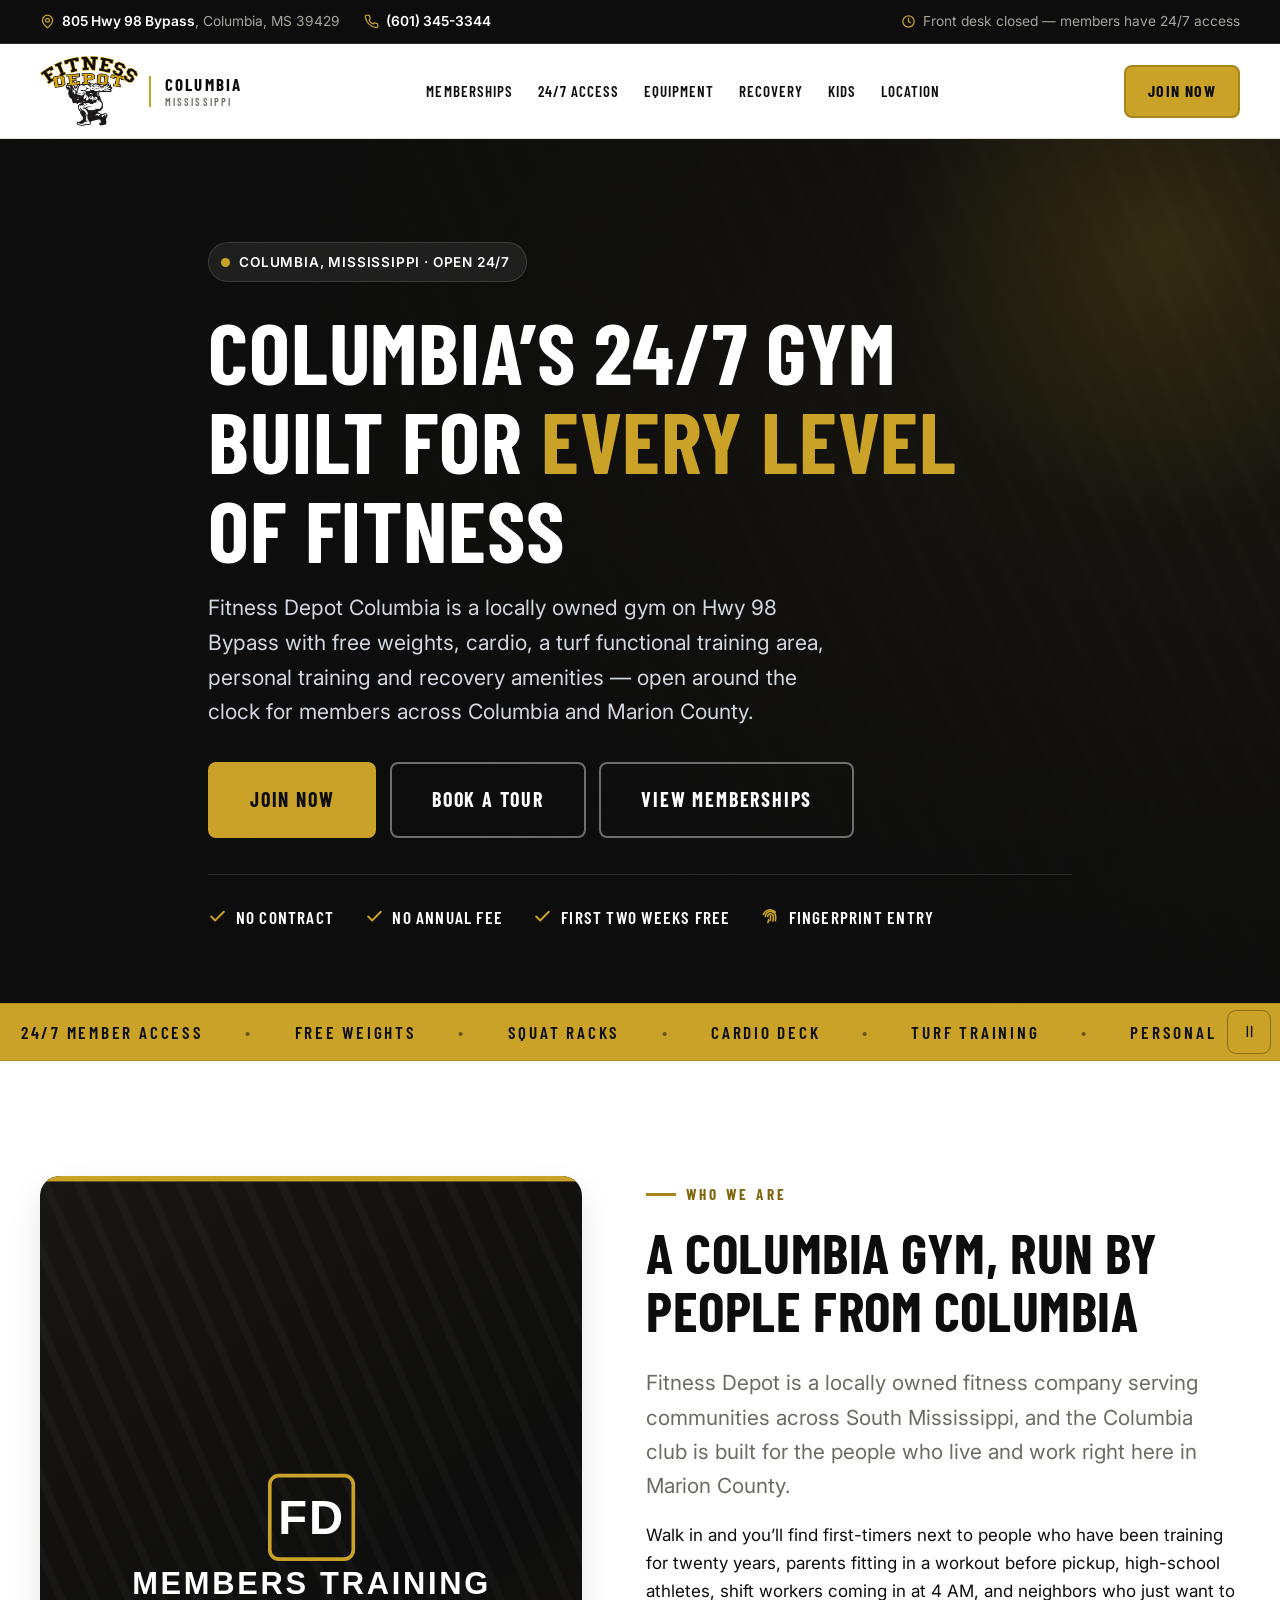
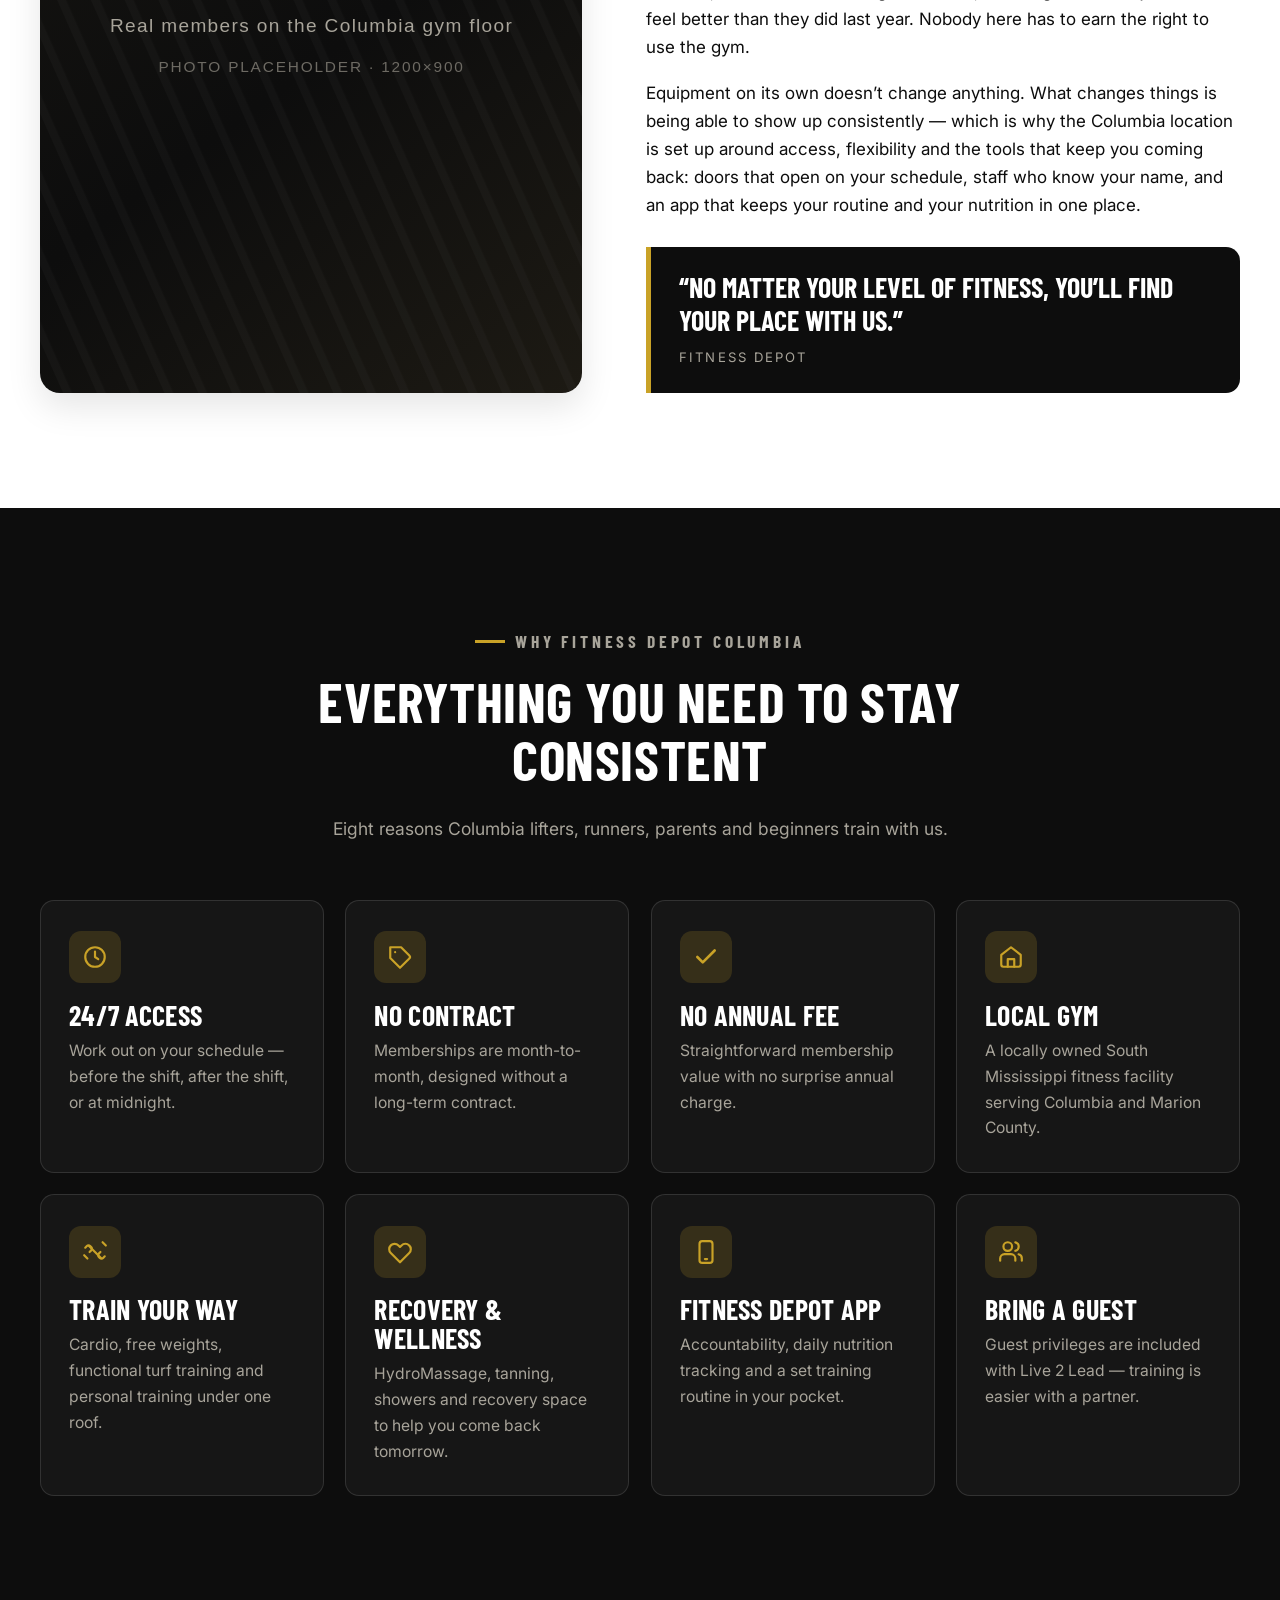
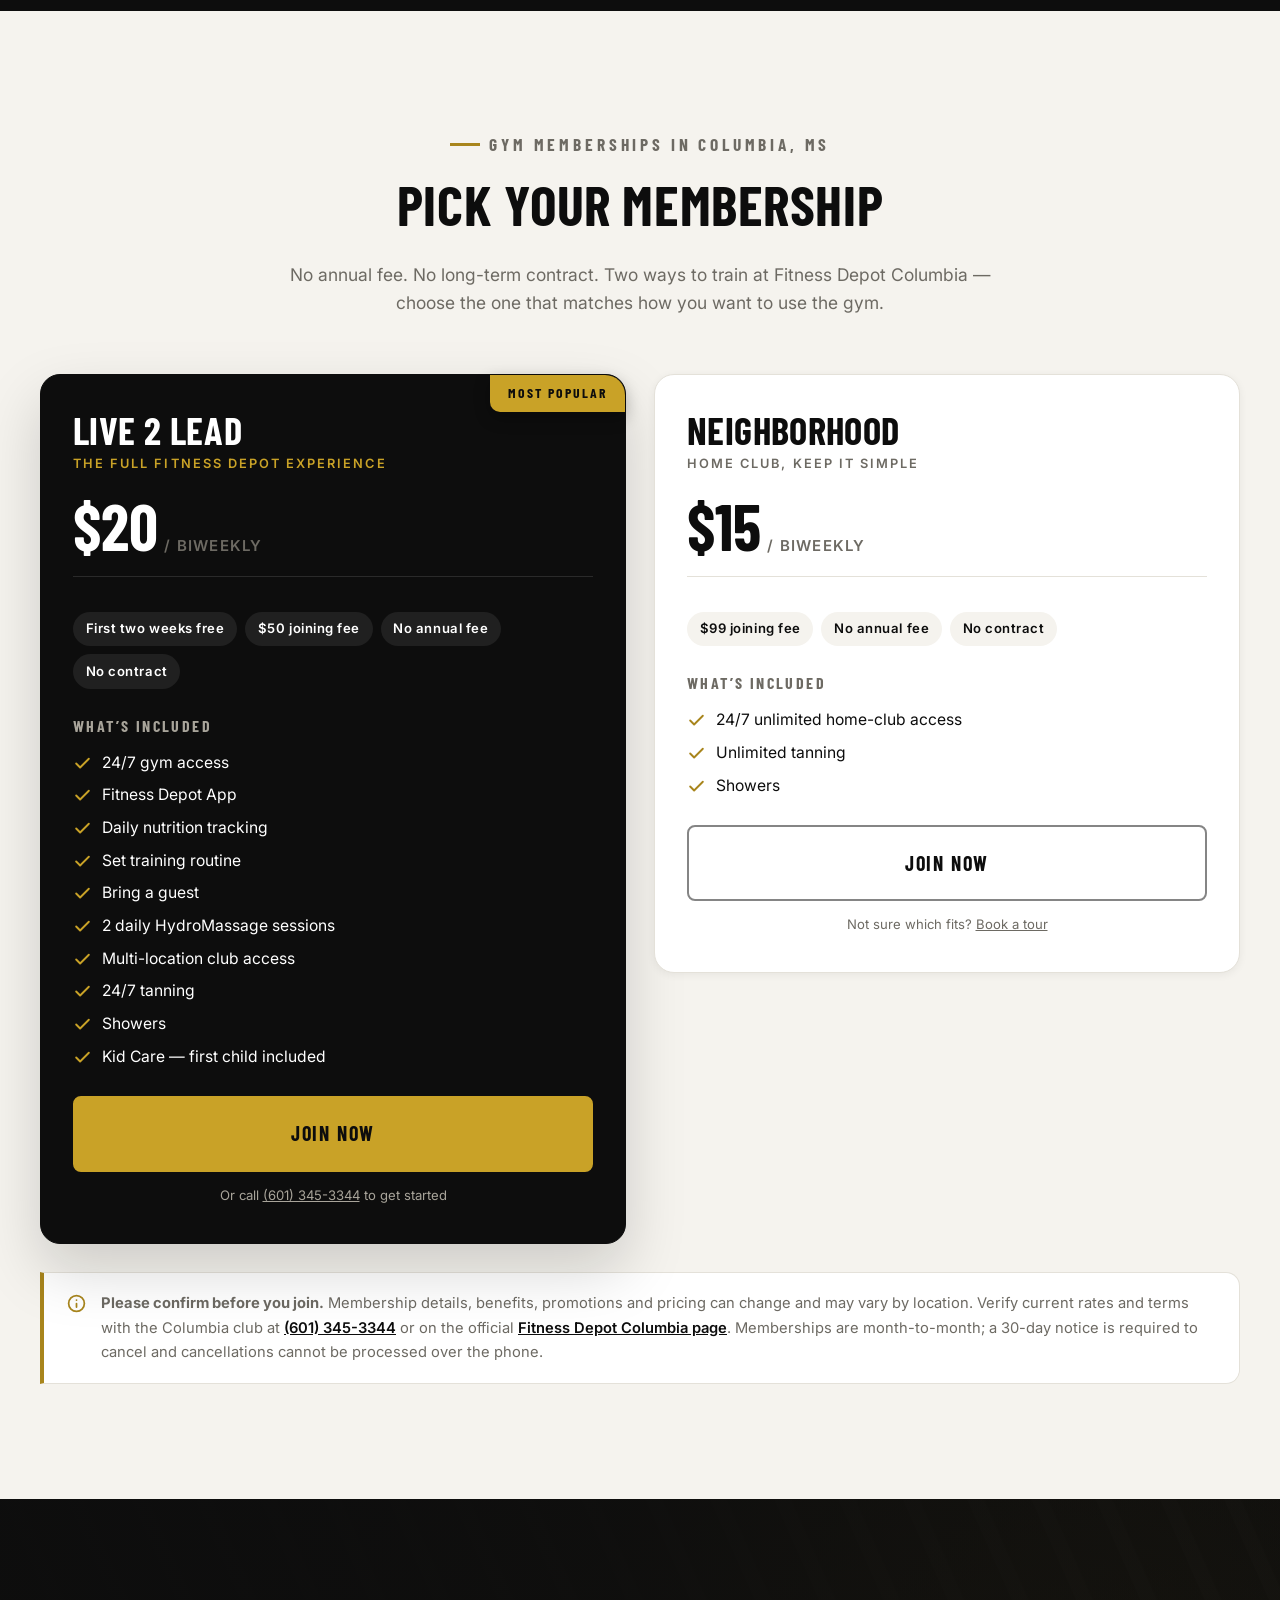
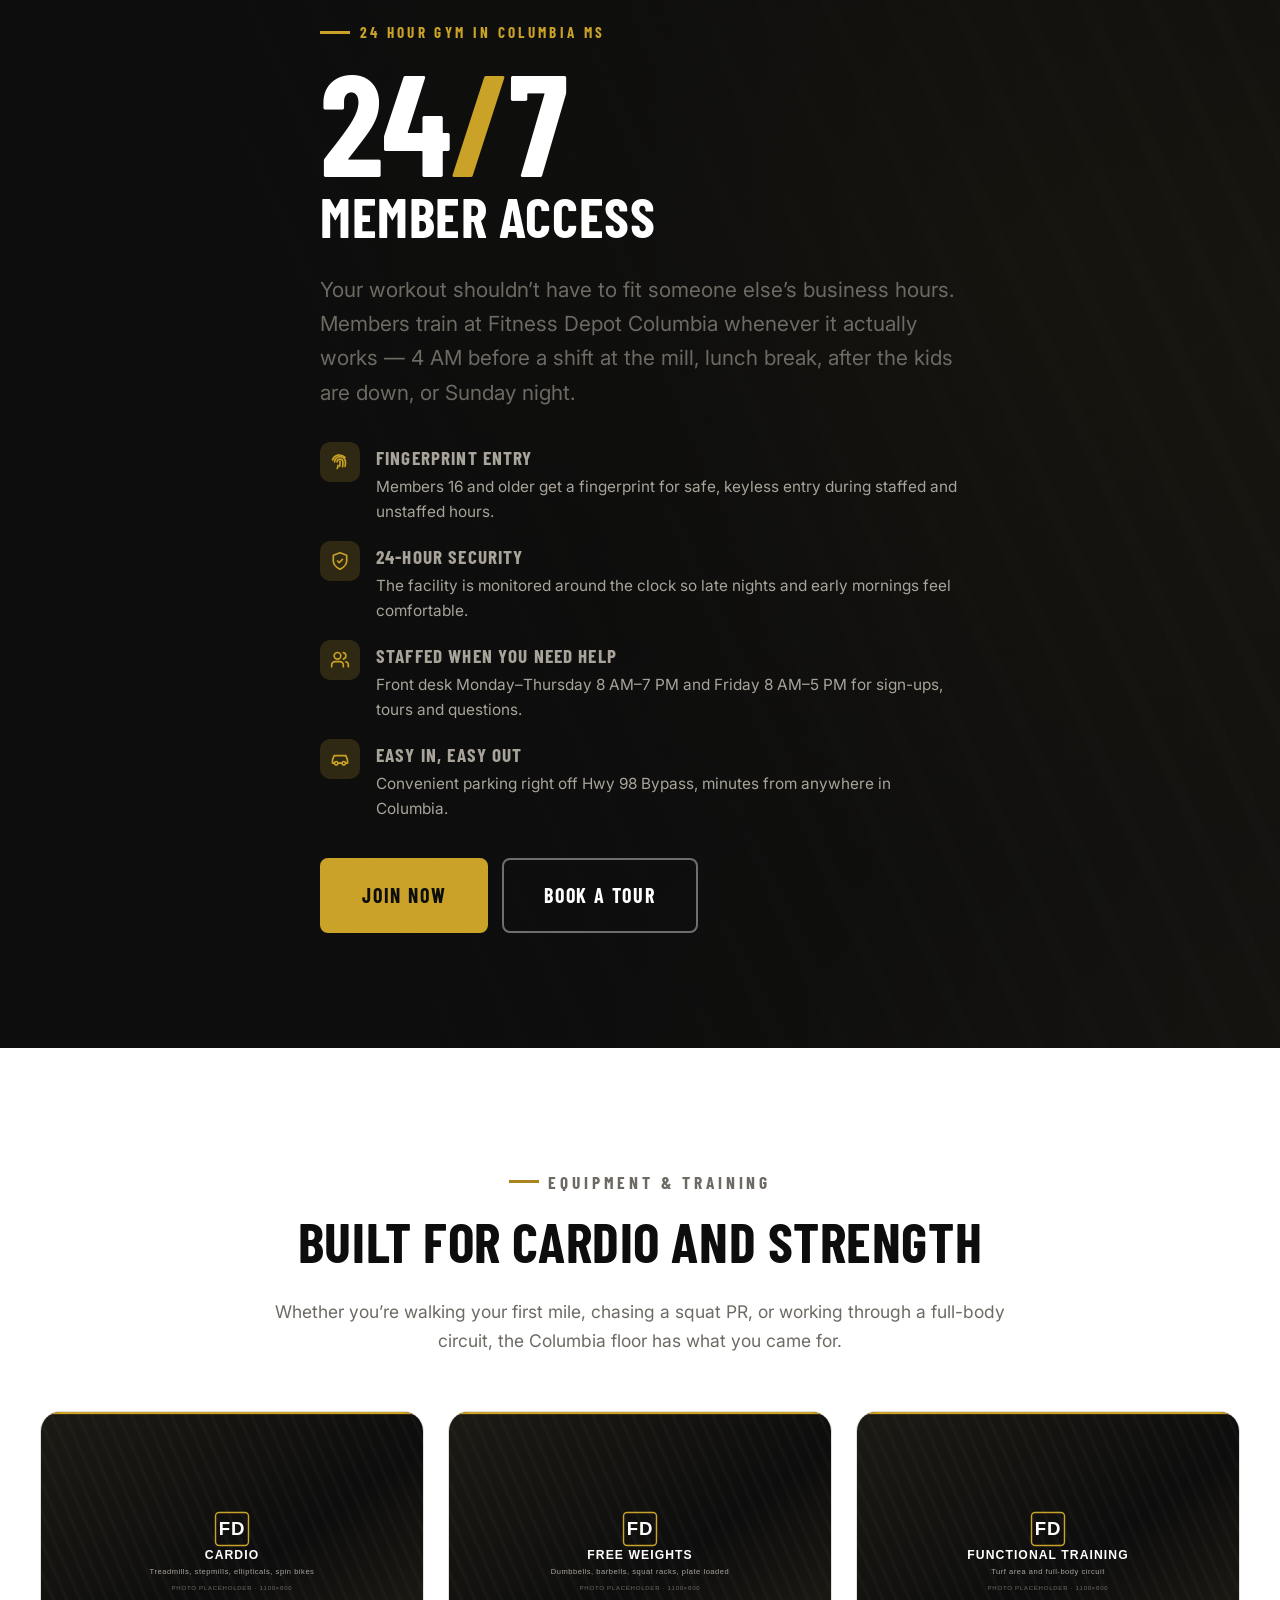
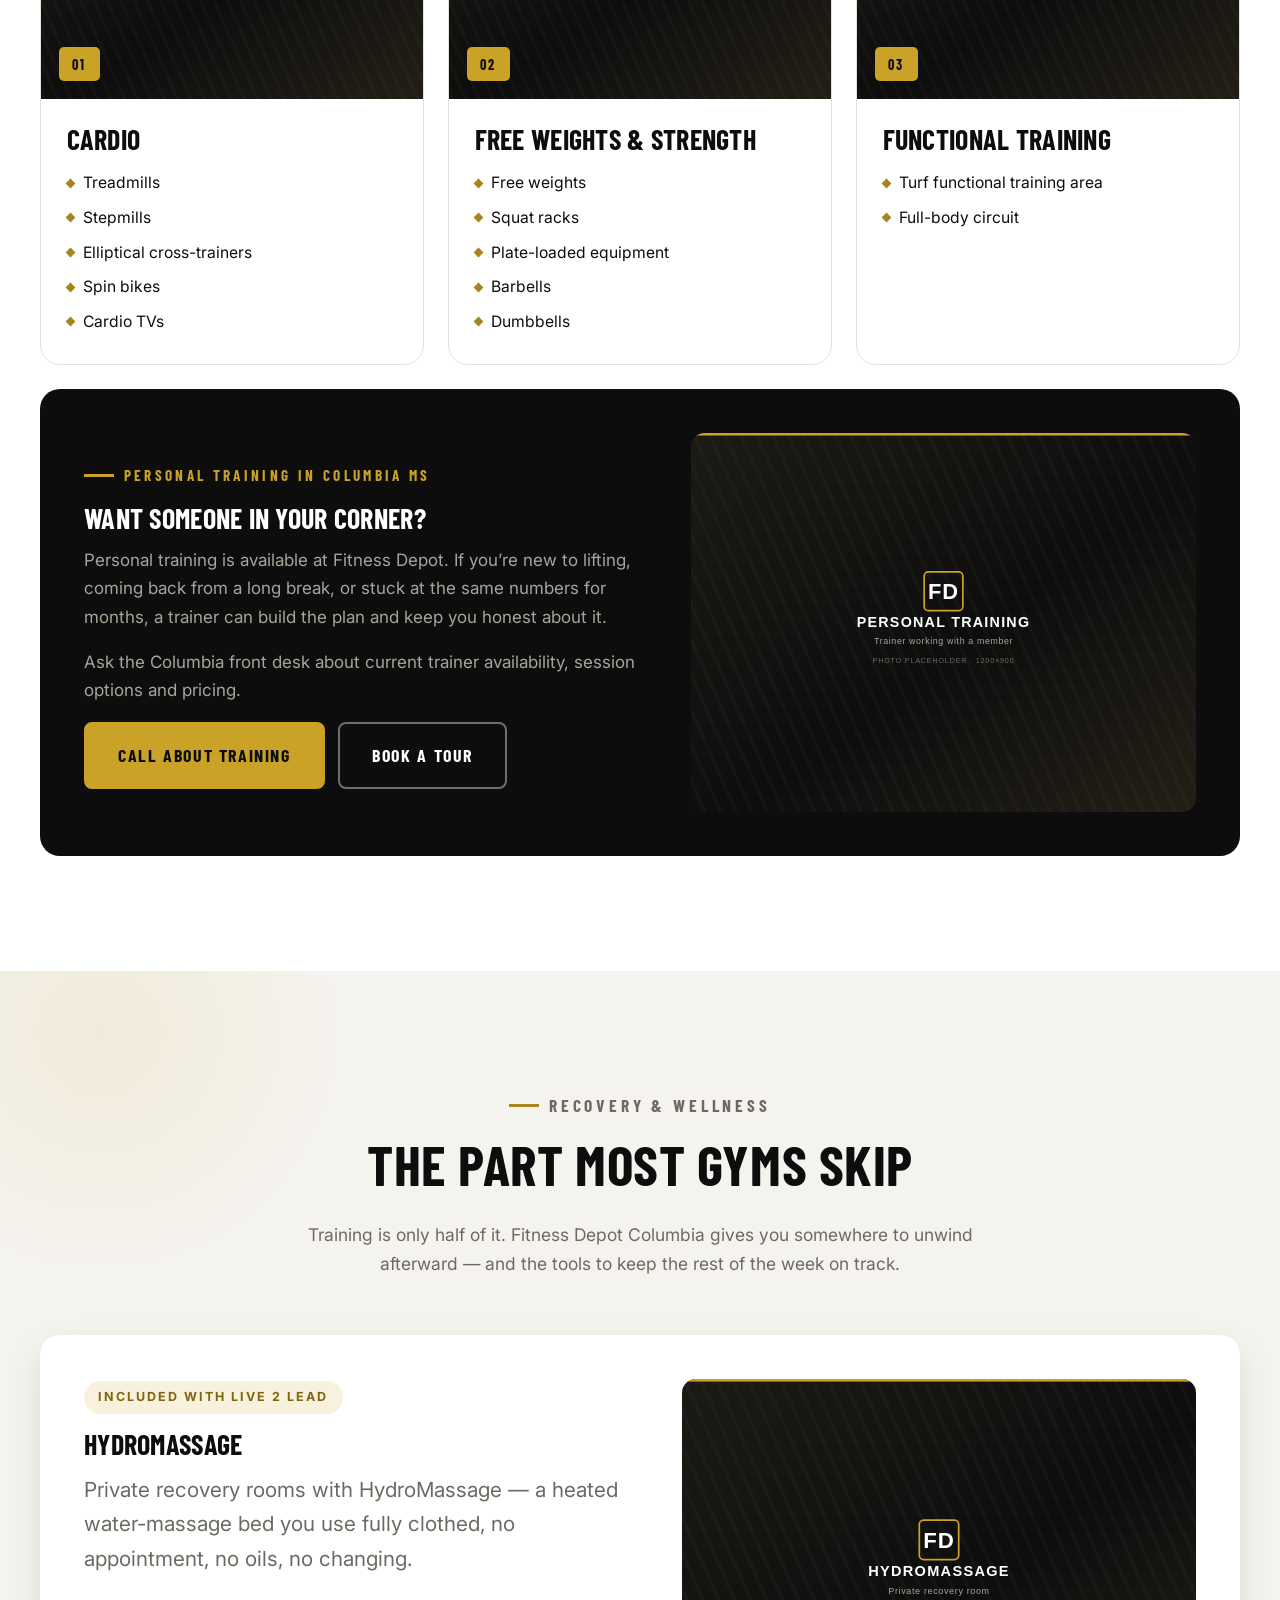
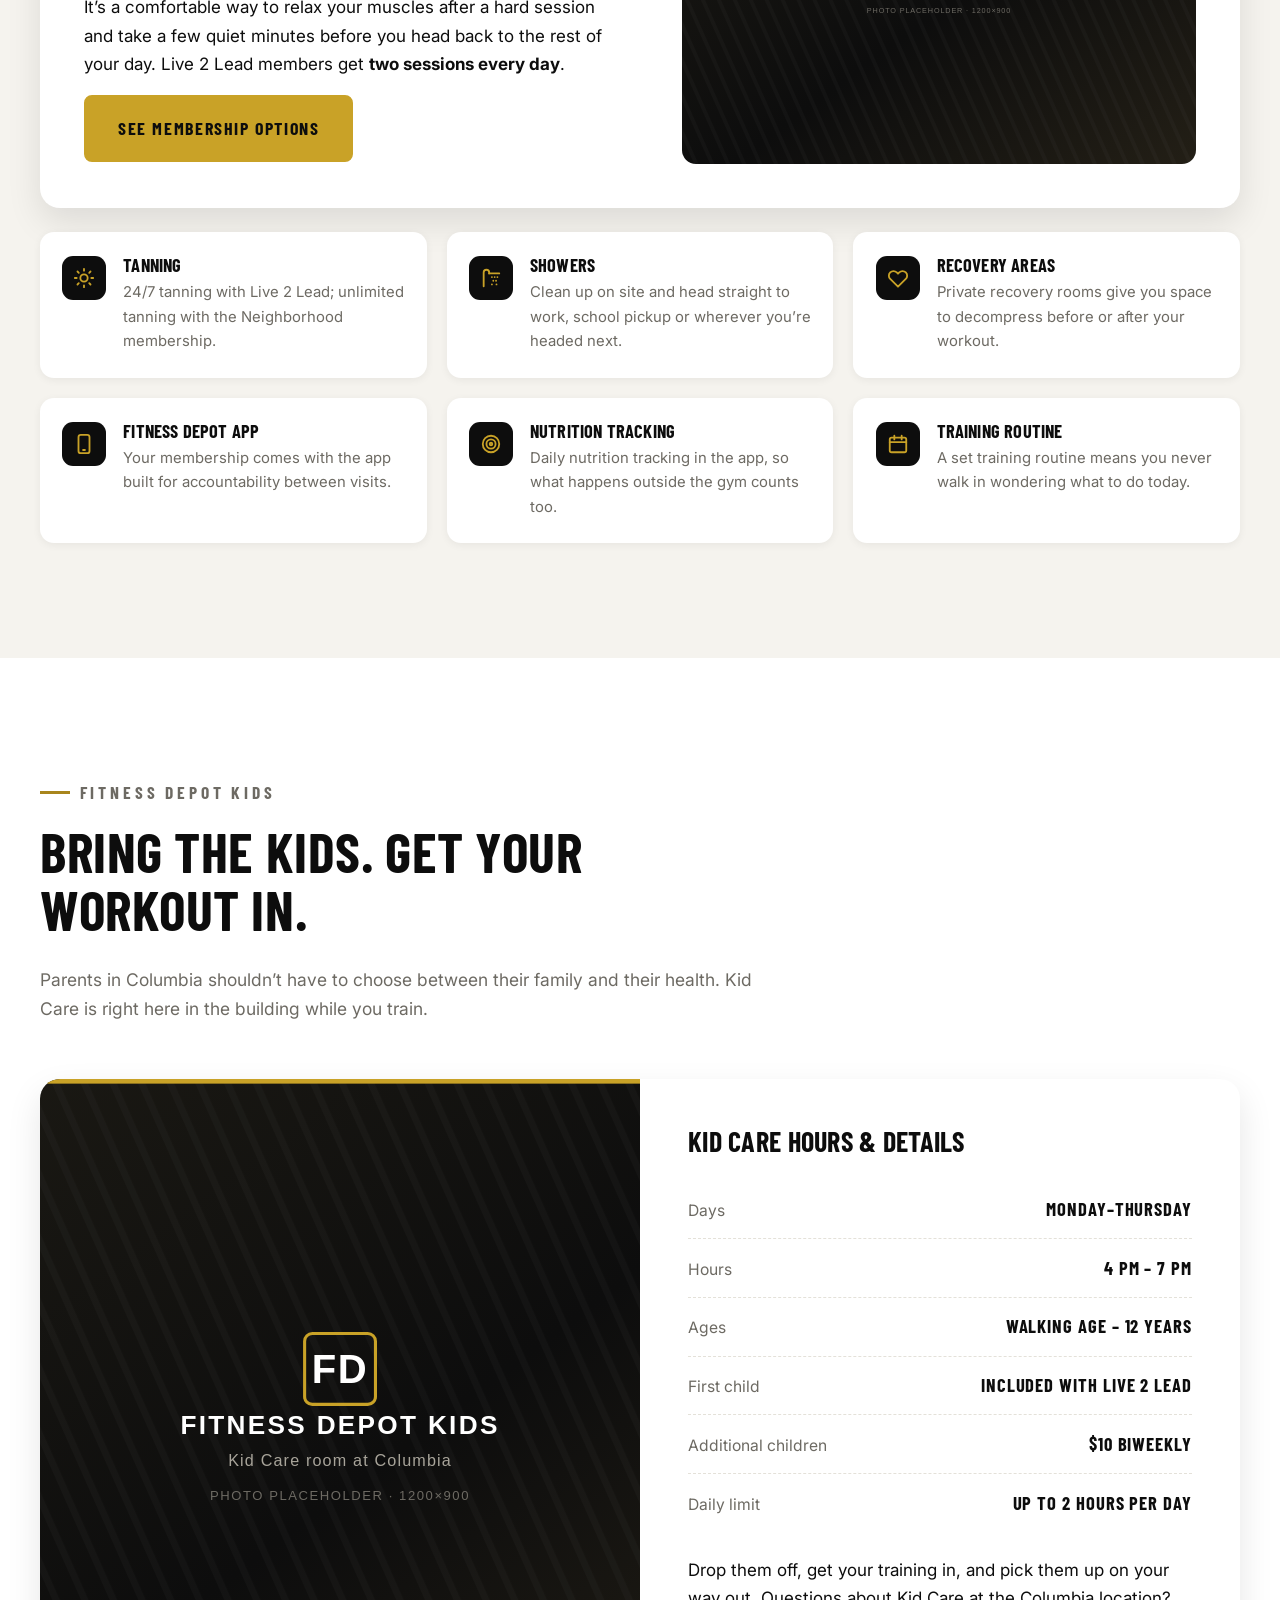
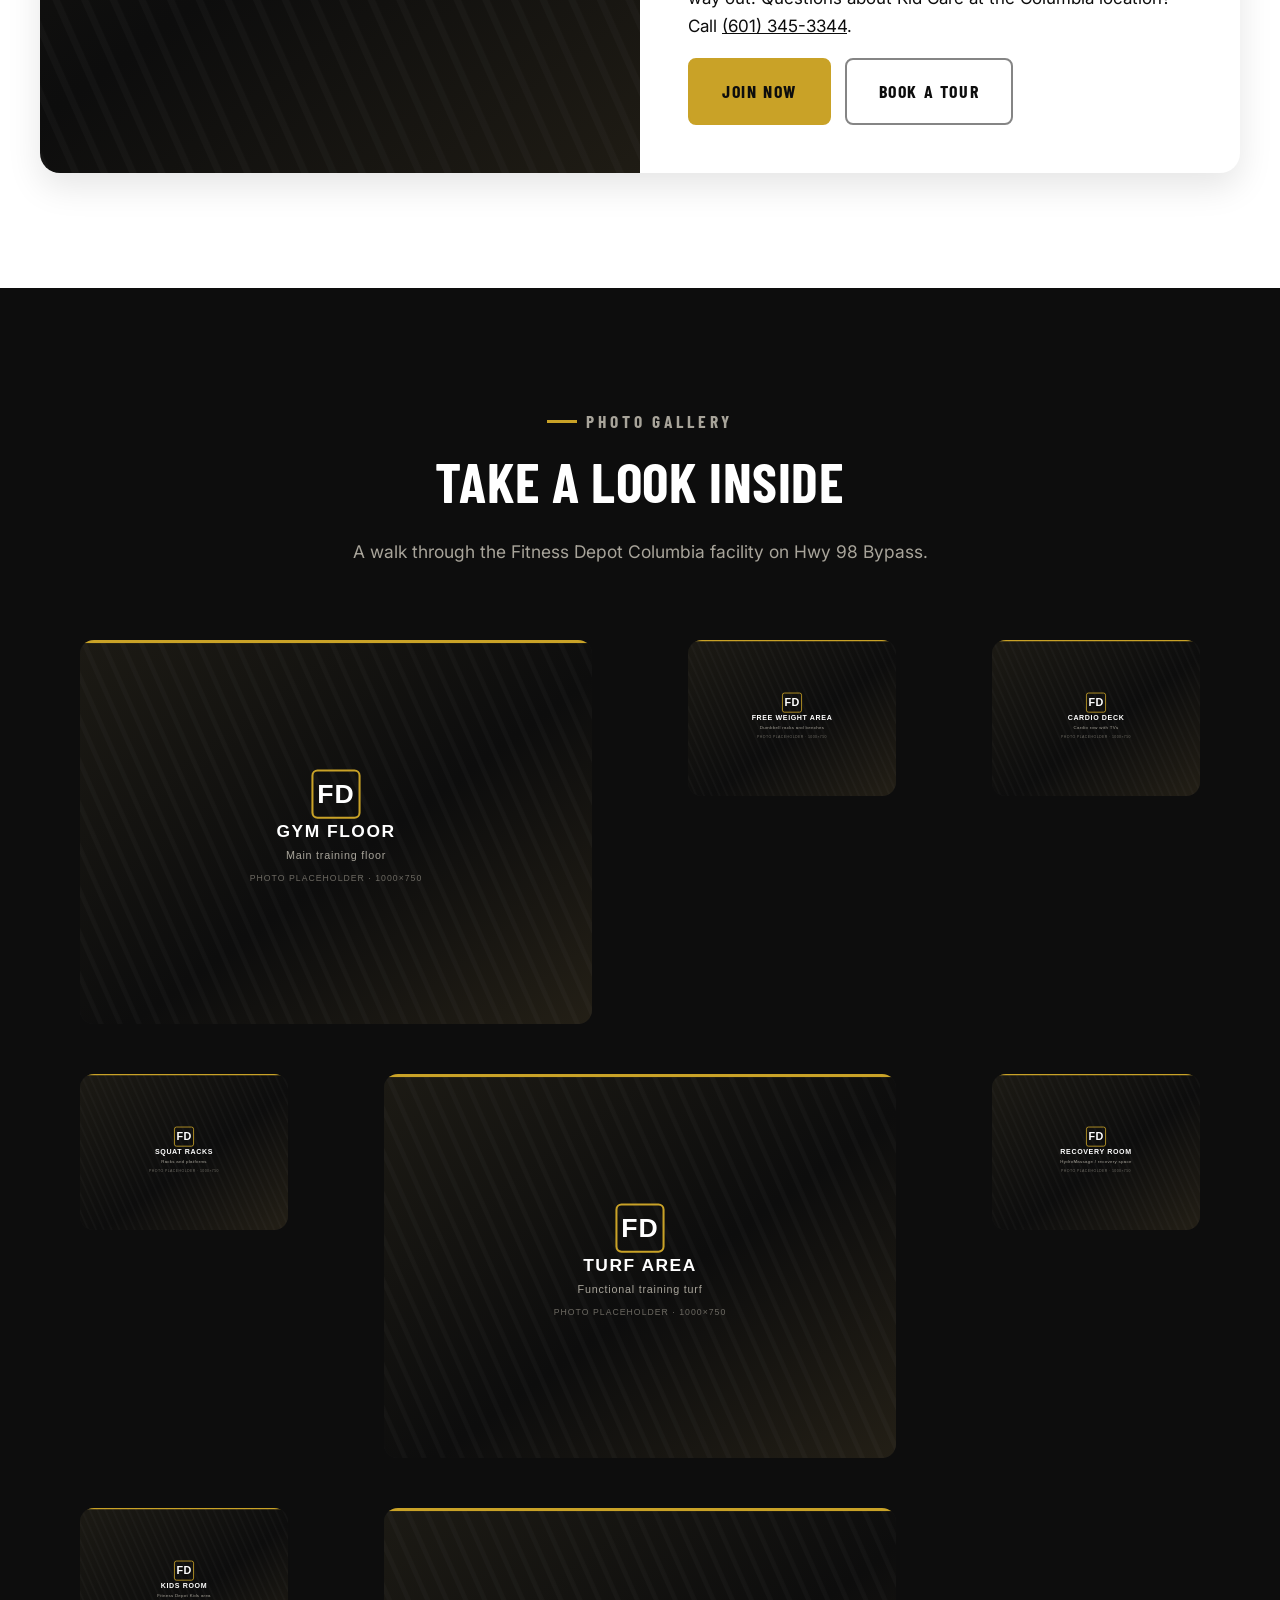
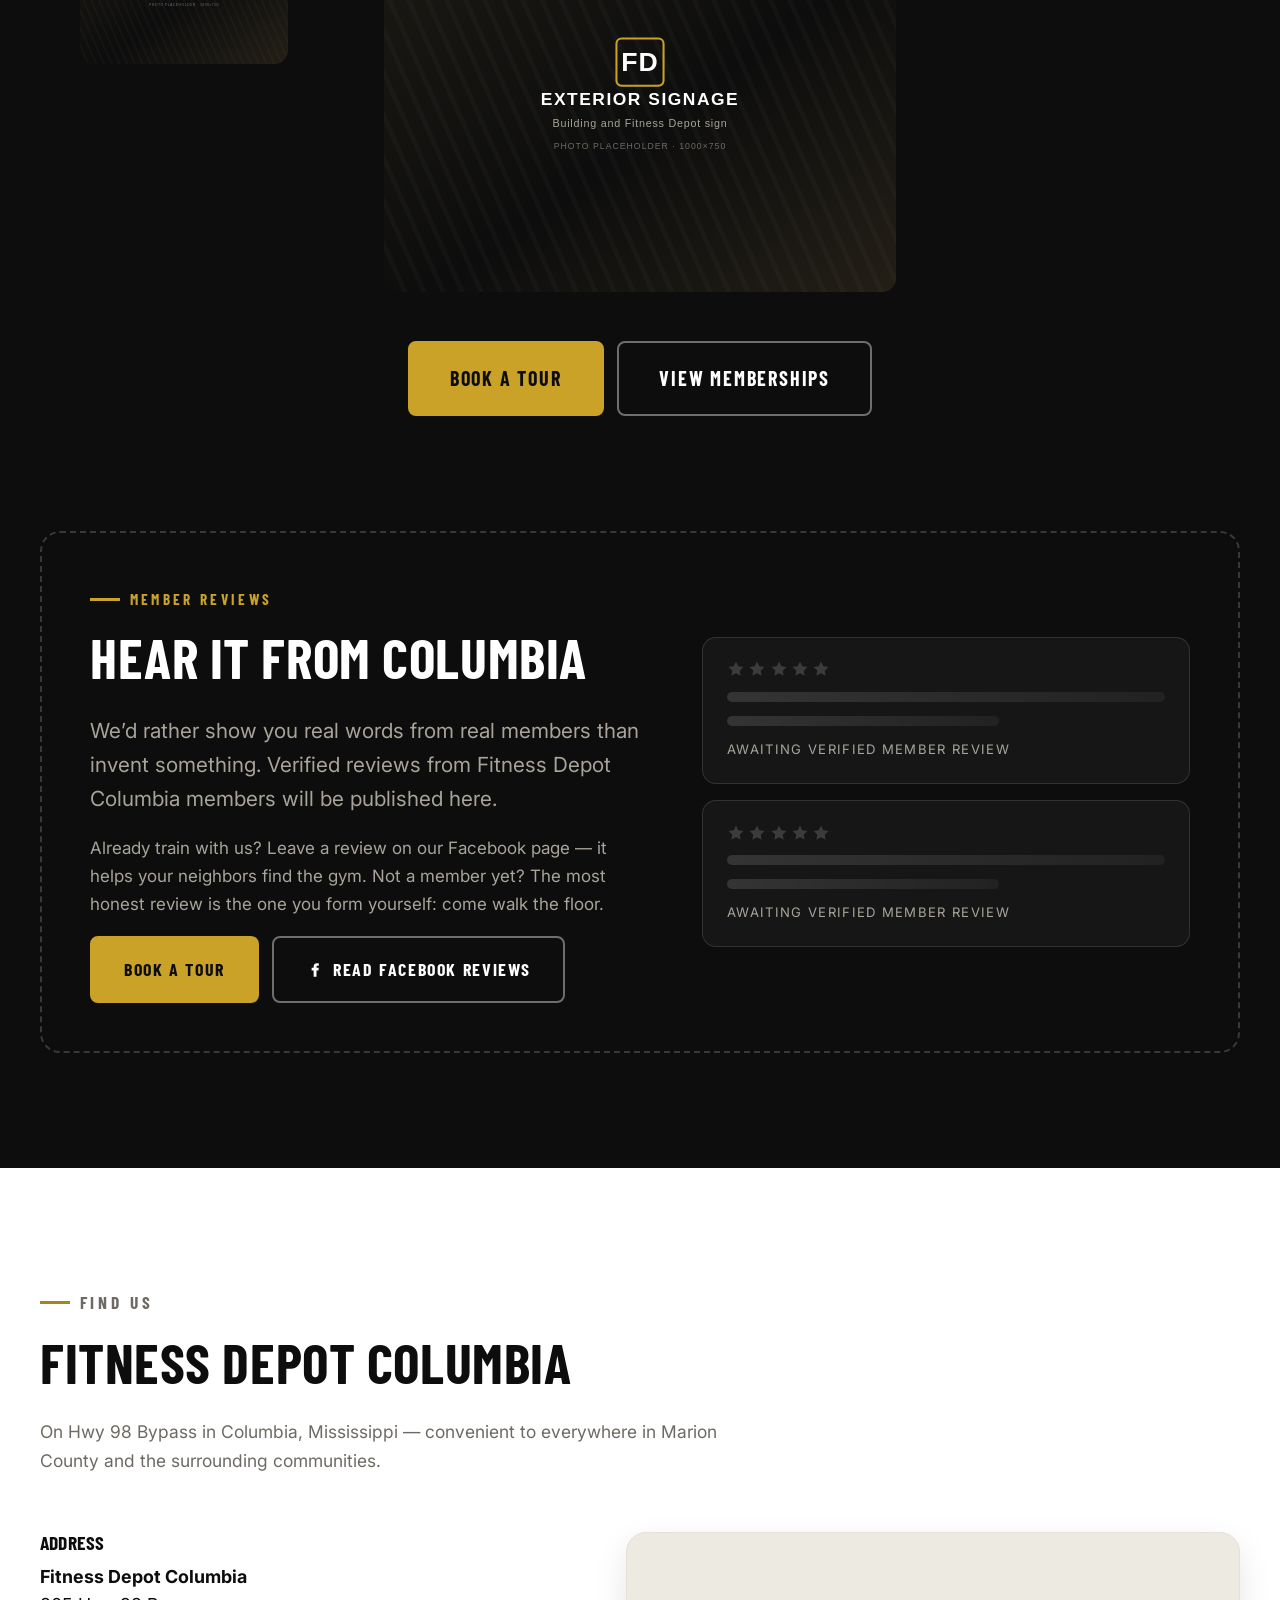
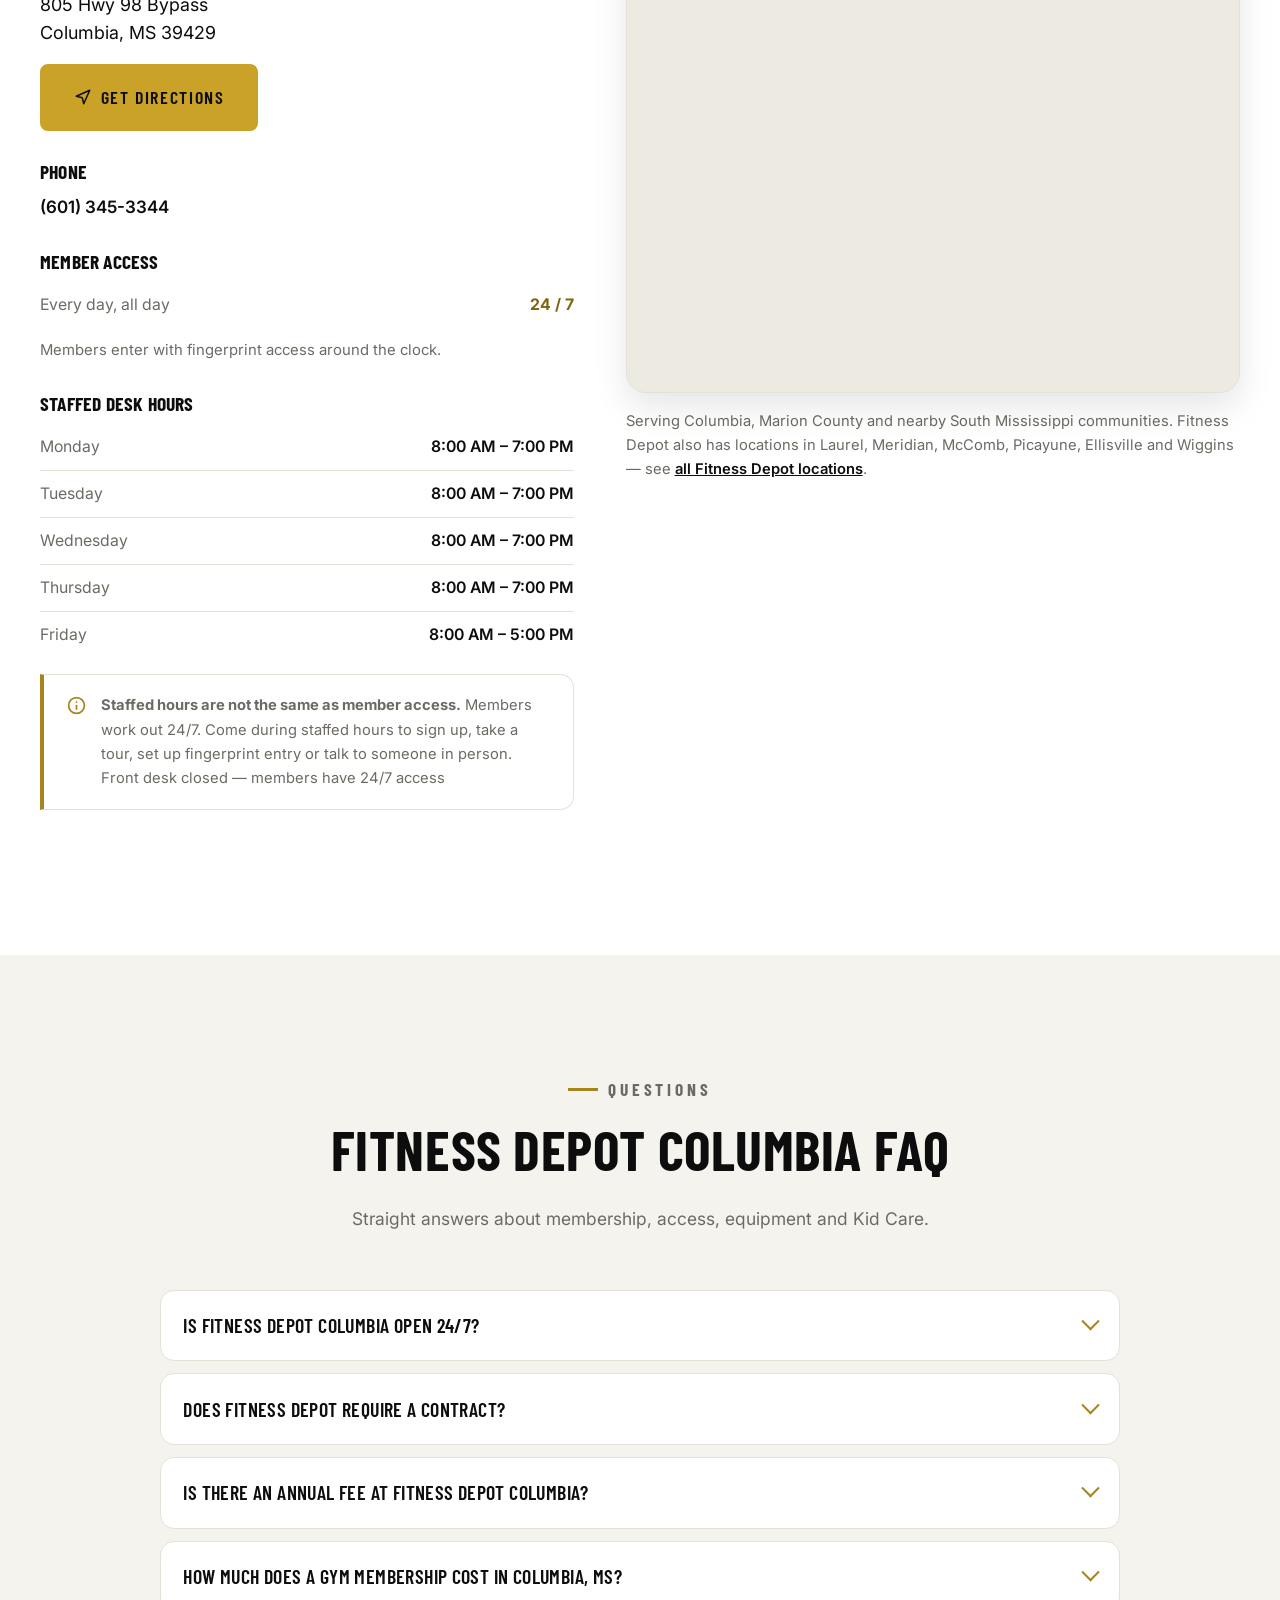
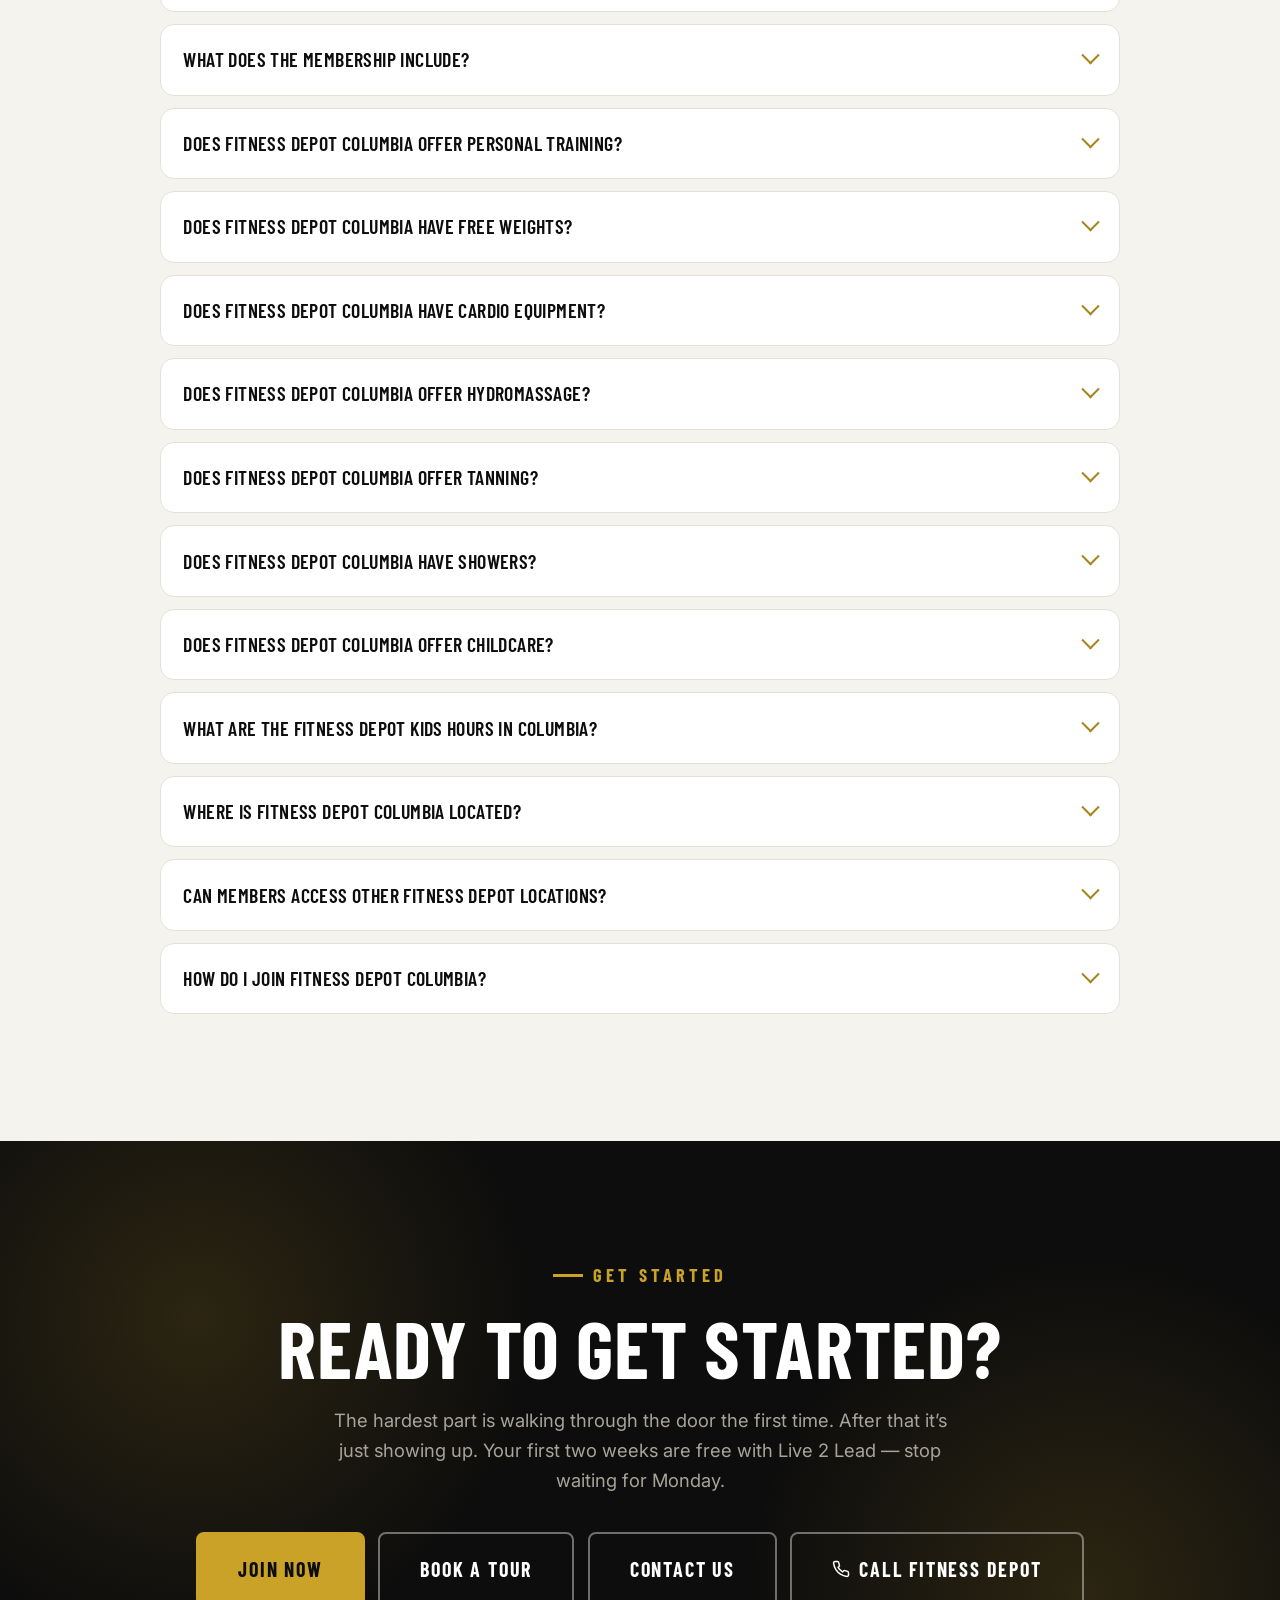
==== commit 6fc05489: "Make the sticky header actually stick, and stop hiding the page The header has never stuck. body car" ====
--- a/index.html
+++ b/index.html
@@ -44,9 +44,35 @@
 <link rel="preconnect" href="https://fonts.gstatic.com" crossorigin>
 <link rel="stylesheet" href="https://fonts.googleapis.com/css2?family=Barlow+Condensed:wght@500;600;700&family=Inter:wght@400;500;600;700&display=swap">
 <link rel="stylesheet" href="assets/css/styles.css">
+<!-- Hides .reveal blocks before first paint so they can animate in. The flag
+     only means "scripting is on", which is not the same as "main.js arrived":
+     if the script 404s, is blocked or is truncated, nothing would ever add
+     .is-in and the whole page would render as headings over empty space. So
+     main.js marks itself ready, and if that mark is missing by load we drop
+     the flag and show everything. A failed script costs the animation only. -->
+<script>
+  document.documentElement.className += " js";
+  window.addEventListener("load", function () {
+    if (!document.documentElement.hasAttribute("data-reveal-ready")) {
+      document.documentElement.className =
+        document.documentElement.className.replace(/(^|\s)js(\s|$)/, "$1$2");
+    }
+  });
+</script>
 <noscript>
-  <!-- scroll-reveal is a JS enhancement; without it the content must simply be there -->
-  <style>.reveal { opacity: 1 !important; transform: none !important; }</style>
+  <!-- Without JS: the reveal must not hide content, and the hamburger cannot
+       open anything — so drop it and lay the nav out inline instead. -->
+  <style>
+    .nav-toggle, .marquee__toggle { display: none !important; }
+    @media (max-width: 1160px) {
+      .nav {
+        position: static !important; visibility: visible !important;
+        opacity: 1 !important; transform: none !important;
+        max-height: none !important; box-shadow: none !important;
+        flex-wrap: wrap !important; padding: 0 !important;
+      }
+    }
+  </style>
 </noscript>
 
 <script type="application/ld+json">
@@ -331,6 +357,8 @@
   <symbol id="i-arrow-up" viewBox="0 0 24 24" fill="none" stroke="currentColor" stroke-width="2" stroke-linecap="round" stroke-linejoin="round"><path d="M12 19V5M5 12l7-7 7 7"/></symbol>
   <symbol id="i-menu" viewBox="0 0 24 24" fill="none" stroke="currentColor" stroke-width="2" stroke-linecap="round"><path d="M3 6h18M3 12h18M3 18h18"/></symbol>
   <symbol id="i-close" viewBox="0 0 24 24" fill="none" stroke="currentColor" stroke-width="2" stroke-linecap="round"><path d="M18 6 6 18M6 6l12 12"/></symbol>
+  <symbol id="i-pause" viewBox="0 0 24 24" fill="none" stroke="currentColor" stroke-width="2" stroke-linecap="round"><path d="M9 5v14M15 5v14"/></symbol>
+  <symbol id="i-play" viewBox="0 0 24 24" fill="currentColor" stroke="none"><path d="M8 5.5v13l11-6.5z"/></symbol>
   <symbol id="i-info" viewBox="0 0 24 24" fill="none" stroke="currentColor" stroke-width="2" stroke-linecap="round" stroke-linejoin="round"><circle cx="12" cy="12" r="9"/><path d="M12 16v-4M12 8h.01"/></symbol>
   <symbol id="i-dumbbell" viewBox="0 0 24 24" fill="none" stroke="currentColor" stroke-width="2" stroke-linecap="round" stroke-linejoin="round"><path d="M6.5 6.5 17.5 17.5"/><path d="m3 8 1.5-1.5a2.1 2.1 0 0 1 3 0l1 1a2.1 2.1 0 0 1 0 3L7 12"/><path d="m21 16-1.5 1.5a2.1 2.1 0 0 1-3 0l-1-1a2.1 2.1 0 0 1 0-3L17 12"/><path d="m2 15 3 3M19 3l3 3"/></symbol>
   <symbol id="i-heart" viewBox="0 0 24 24" fill="none" stroke="currentColor" stroke-width="2" stroke-linecap="round" stroke-linejoin="round"><path d="M20.5 5.9a5 5 0 0 0-7.1 0L12 7.3l-1.4-1.4a5 5 0 1 0-7.1 7.1l8.5 8.5 8.5-8.5a5 5 0 0 0 0-7.1Z"/></symbol>
@@ -393,7 +421,7 @@
         Call
       </a>
       <a class="btn btn--sm" href="#memberships">Join Now</a>
-      <button class="nav-toggle" type="button" aria-expanded="false" aria-controls="primary-nav" aria-label="Open menu">
+      <button class="nav-toggle" type="button" aria-expanded="false" aria-controls="primary-nav" aria-label="Menu">
         <svg class="icon-open" aria-hidden="true"><use href="#i-menu"></use></svg>
         <svg class="icon-close" aria-hidden="true"><use href="#i-close"></use></svg>
       </button>
@@ -401,7 +429,7 @@
   </div>
 </header>
 
-<main id="main">
+<main id="main" tabindex="-1">
 
 <!-- ==========================================================================
      HERO
@@ -434,7 +462,7 @@
       <a class="btn btn--lg btn--ghost" href="#memberships">View Memberships</a>
     </div>
 
-    <ul class="hero__facts">
+    <ul role="list" class="hero__facts">
       <li><svg aria-hidden="true"><use href="#i-check"></use></svg> No contract</li>
       <li><svg aria-hidden="true"><use href="#i-check"></use></svg> No annual fee</li>
       <li><svg aria-hidden="true"><use href="#i-check"></use></svg> First two weeks free</li>
@@ -444,8 +472,9 @@
 </section>
 
 <!-- Amenity ticker -->
-<div class="marquee" aria-hidden="true">
-  <div class="marquee__track">
+<div class="marquee">
+  <div class="marquee__viewport" aria-hidden="true">
+    <div class="marquee__track">
     <ul>
       <li>24/7 Member Access</li><li>Free Weights</li><li>Squat Racks</li><li>Cardio Deck</li>
       <li>Turf Training</li><li>Personal Training</li><li>HydroMassage</li><li>Tanning</li>
@@ -456,7 +485,13 @@
       <li>Turf Training</li><li>Personal Training</li><li>HydroMassage</li><li>Tanning</li>
       <li>Showers</li><li>Fitness Depot Kids</li>
     </ul>
-  </div>
+    </div>
+  </div>
+  <button class="marquee__toggle" type="button" data-marquee-toggle aria-pressed="false">
+    <svg class="icon-pause" aria-hidden="true"><use href="#i-pause"></use></svg>
+    <svg class="icon-play" aria-hidden="true"><use href="#i-play"></use></svg>
+    <span class="sr-only">Pause the scrolling amenity list</span>
+  </button>
 </div>
 
 <!-- ==========================================================================
@@ -588,7 +623,7 @@
           <span class="plan__period">/ biweekly</span>
         </p>
 
-        <ul class="plan__meta">
+        <ul role="list" class="plan__meta">
           <li class="is-highlight">First two weeks free</li>
           <li>$50 joining fee</li>
           <li>No annual fee</li>
@@ -596,7 +631,7 @@
         </ul>
 
         <p class="plan__label">What&rsquo;s included</p>
-        <ul class="checklist">
+        <ul role="list" class="checklist">
           <li><svg aria-hidden="true"><use href="#i-check"></use></svg> 24/7 gym access</li>
           <li><svg aria-hidden="true"><use href="#i-check"></use></svg> Fitness Depot App</li>
           <li><svg aria-hidden="true"><use href="#i-check"></use></svg> Daily nutrition tracking</li>
@@ -625,14 +660,14 @@
           <span class="plan__period">/ biweekly</span>
         </p>
 
-        <ul class="plan__meta">
+        <ul role="list" class="plan__meta">
           <li>$99 joining fee</li>
           <li>No annual fee</li>
           <li>No contract</li>
         </ul>
 
         <p class="plan__label">What&rsquo;s included</p>
-        <ul class="checklist">
+        <ul role="list" class="checklist">
           <li><svg aria-hidden="true"><use href="#i-check"></use></svg> 24/7 unlimited home-club access</li>
           <li><svg aria-hidden="true"><use href="#i-check"></use></svg> Unlimited tanning</li>
           <li><svg aria-hidden="true"><use href="#i-check"></use></svg> Showers</li>
@@ -677,7 +712,7 @@
       lunch break, after the kids are down, or Sunday night.
     </p>
 
-    <ul class="feature-list">
+    <ul role="list" class="feature-list">
       <li>
         <span class="fi"><svg aria-hidden="true"><use href="#i-finger"></use></svg></span>
         <span>
@@ -739,7 +774,7 @@
         </div>
         <div class="equip__body">
           <h3>Cardio</h3>
-          <ul class="tick">
+          <ul role="list" class="tick">
             <li>Treadmills</li>
             <li>Stepmills</li>
             <li>Elliptical cross-trainers</li>
@@ -758,7 +793,7 @@
         </div>
         <div class="equip__body">
           <h3>Free Weights &amp; Strength</h3>
-          <ul class="tick">
+          <ul role="list" class="tick">
             <li>Free weights</li>
             <li>Squat racks</li>
             <li>Plate-loaded equipment</li>
@@ -777,7 +812,7 @@
         </div>
         <div class="equip__body">
           <h3>Functional Training</h3>
-          <ul class="tick">
+          <ul role="list" class="tick">
             <li>Turf functional training area</li>
             <li>Full-body circuit</li>
           </ul>
@@ -917,7 +952,7 @@
       </div>
       <div class="kids__body">
         <h3>Kid Care Hours &amp; Details</h3>
-        <ul class="spec">
+        <ul role="list" class="spec">
           <li><span class="k">Days</span> <span class="v">Monday&ndash;Thursday</span></li>
           <li><span class="k">Hours</span> <span class="v">4 PM &ndash; 7 PM</span></li>
           <li><span class="k">Ages</span> <span class="v">Walking age &ndash; 12 years</span></li>
@@ -1091,7 +1126,7 @@
 
         <div class="info-block">
           <h3>Member Access</h3>
-          <ul class="hours">
+          <ul role="list" class="hours">
             <li><span class="d">Every day, all day</span> <span class="t t--open">24 / 7</span></li>
           </ul>
           <p style="font-size:.93rem;color:var(--steel);margin-top:.6rem">
@@ -1101,7 +1136,7 @@
 
         <div class="info-block">
           <h3>Staffed Desk Hours</h3>
-          <ul class="hours">
+          <ul role="list" class="hours">
             <li><span class="d">Monday</span> <span class="t">8:00 AM &ndash; 7:00 PM</span></li>
             <li><span class="d">Tuesday</span> <span class="t">8:00 AM &ndash; 7:00 PM</span></li>
             <li><span class="d">Wednesday</span> <span class="t">8:00 AM &ndash; 7:00 PM</span></li>
@@ -1114,13 +1149,14 @@
               <strong>Staffed hours are not the same as member access.</strong>
               Members work out 24/7. Come during staffed hours to sign up, take a tour,
               set up fingerprint entry or talk to someone in person.
-              <span data-desk-status></span>
+              <span data-desk-status>Staffed Mon&ndash;Thu 8&ndash;7, Fri 8&ndash;5.</span>
             </span>
           </p>
         </div>
       </div>
 
       <div class="reveal" data-delay="1">
+        <!-- map:start -->
         <div class="map-frame">
           <iframe
             title="Map to Fitness Depot Columbia, 805 Hwy 98 Bypass, Columbia, MS 39429"
@@ -1128,7 +1164,14 @@
             loading="lazy"
             referrerpolicy="no-referrer-when-downgrade"
             allowfullscreen></iframe>
-        </div>
+          <noscript>
+            <div class="map-fallback">
+              <p><strong>Fitness Depot Columbia</strong><br>805 Hwy 98 Bypass<br>Columbia, MS 39429</p>
+              <a class="btn btn--sm" href="https://www.google.com/maps/dir/?api=1&amp;destination=Fitness+Depot%2C+805+Hwy+98+Bypass%2C+Columbia%2C+MS+39429" target="_blank" rel="noopener">Open in Google Maps</a>
+            </div>
+          </noscript>
+        </div>
+        <!-- map:end -->
         <p style="font-size:.92rem;color:var(--steel);margin-top:1rem">
           Serving Columbia, Marion County and nearby South Mississippi communities.
           Fitness Depot also has locations in Laurel, Meridian, McComb, Picayune, Ellisville and Wiggins &mdash;
@@ -1387,7 +1430,7 @@
 
     <div class="footer__bar">
       <p>&copy; <span data-year>2026</span> Fitness Depot Columbia. All rights reserved.</p>
-      <p>
+      <p id="footer-tagline">
         Locally owned and operated in Columbia, Mississippi &middot; open 24/7 for members
       </p>
     </div>
@@ -1396,7 +1439,7 @@
 
 <!-- Sticky mobile conversion bar -->
 <div class="mobile-cta">
-  <a class="btn" href="https://fdgyms.com/columbia" target="_blank" rel="noopener">Join Now</a>
+  <a class="btn" href="#memberships">Join Now</a>
   <a class="btn btn--ghost" href="tel:+16013453344" aria-label="Call Fitness Depot Columbia">
     <svg width="20" height="20" aria-hidden="true"><use href="#i-phone"></use></svg>
   </a>
--- a/assets/css/styles.css
+++ b/assets/css/styles.css
@@ -11,11 +11,12 @@
      Gold is legible on black (8:1) but NOT as text on white (2.4:1), so:
        --fd-gold       fills, borders, icons, and accents on dark surfaces
        --fd-gold-deep  hover fills, and LARGE gold text on light surfaces
-       --fd-gold-text  small gold text on light surfaces (4.9:1)
+       --fd-gold-text  small gold text on light surfaces (5.0:1 on paper,
+                       5.6:1 on white — checked against BOTH, not just white)
      Gold buttons always take BLACK text, never white. ---------------------- */
   --fd-gold: #c9a227;
   --fd-gold-deep: #a8851c;
-  --fd-gold-text: #8a6d12;
+  --fd-gold-text: #80650f;
   --fd-gold-light: #e0bc4a;
   --fd-gold-glow: rgba(201, 162, 39, 0.32);
 
@@ -49,6 +50,7 @@
   --shadow-lg: 0 26px 60px rgba(13, 13, 13, 0.17);
 
   --header-h: 94px;
+  --cta-h: 86px; /* sticky mobile CTA bar; see the reserve in the media query */
   --ease: cubic-bezier(0.22, 0.68, 0.28, 1);
 }
 
@@ -76,7 +78,11 @@
   font-size: 1.0625rem;
   line-height: 1.65;
   -webkit-font-smoothing: antialiased;
-  overflow-x: hidden;
+  /* NO overflow-x here. overflow on <body> is only propagated to the viewport
+     when <html> is visible; <html> already sets it, so a value here instead
+     makes <body> its own scroll container -- and position:sticky on .header
+     then sticks to a box that never scrolls. The header scrolled away and
+     never came back. Clipping is handled by the html rule alone. */
 }
 
 img { max-width: 100%; height: auto; display: block; }
@@ -101,9 +107,17 @@
 
 ::selection { background: var(--fd-gold); color: var(--fd-ink); }
 
+/* The ring must survive every surface it can land on. Gold alone is 2.42:1 on
+   white, 2.18:1 on paper and 1.00:1 on a gold button — invisible exactly where
+   most of the site's controls live. The ink halo carries the contrast (19.44:1
+   on white, 17.53:1 on paper) and gold reads 8.03:1 against the halo. */
 :focus-visible {
   outline: 3px solid var(--fd-gold);
   outline-offset: 3px;
+  /* !important because several focusable elements (.to-top, .btn:hover, cards)
+     set their own box-shadow, which would otherwise win on source order and
+     leave a gold-on-gold ring at 1.32:1. */
+  box-shadow: 0 0 0 6px var(--fd-ink) !important;
   border-radius: 4px;
 }
 
@@ -242,7 +256,7 @@
 .btn--outline {
   --btn-bg: transparent;
   --btn-fg: var(--fd-ink);
-  border-color: rgba(13, 13, 13, 0.22);
+  border-color: rgba(13, 13, 13, 0.5);
 }
 .btn--outline:hover {
   background: var(--fd-ink);
@@ -283,7 +297,9 @@
   padding-block: 0.35rem;
 }
 .topbar__group { display: flex; align-items: center; gap: 1.5rem; flex-wrap: wrap; }
-.topbar__item { display: inline-flex; align-items: center; gap: 0.45rem; text-decoration: none; }
+/* padding-block lifts these from 22.7px to clear the 24px WCAG 2.2 minimum —
+   the address and phone are the two most-tapped links on the site. */
+.topbar__item { display: inline-flex; align-items: center; gap: 0.45rem; text-decoration: none; padding-block: 0.3rem; }
 .topbar a.topbar__item:hover { color: var(--white); }
 .topbar__item svg { width: 15px; height: 15px; flex: none; color: var(--fd-gold); }
 .topbar strong { color: var(--white); font-weight: 600; }
@@ -293,6 +309,7 @@
   top: 0;
   z-index: 90;
   background: rgba(255, 255, 255, 0.95);
+  -webkit-backdrop-filter: saturate(140%) blur(14px);
   backdrop-filter: saturate(140%) blur(14px);
   border-bottom: 1px solid var(--line);
   transition: box-shadow 0.25s var(--ease);
@@ -374,7 +391,7 @@
   right: clamp(0.34rem, 0.9vw, 0.72rem);
   bottom: 0.3rem;
   height: 2px;
-  background: var(--fd-gold);
+  background: var(--fd-gold-text);
   transform: scaleX(0);
   transform-origin: left;
   transition: transform 0.24s var(--ease);
@@ -516,9 +533,11 @@
 .marquee {
   background: var(--fd-gold);
   color: var(--fd-ink);
-  overflow: hidden;
   border-block: 1px solid rgba(0, 0, 0, 0.12);
-}
+  display: flex;
+  align-items: center;
+}
+.marquee__viewport { flex: 1; overflow: hidden; min-width: 0; }
 .marquee__track {
   display: flex;
   width: max-content;
@@ -544,7 +563,30 @@
   from { transform: translateX(0); }
   to { transform: translateX(-50%); }
 }
-.marquee:hover .marquee__track { animation-play-state: paused; }
+.marquee:hover .marquee__track,
+.marquee.is-paused .marquee__track { animation-play-state: paused; }
+
+/* WCAG 2.2.2: motion that starts on its own and runs past five seconds needs an
+   on-page way to stop it. Hover-to-pause is mouse-only, so it does not count. */
+.marquee__toggle {
+  flex: none;
+  display: inline-flex;
+  align-items: center;
+  justify-content: center;
+  width: 44px;
+  height: 44px;
+  margin-inline: 0.3rem 0.55rem;
+  background: transparent;
+  border: 1px solid rgba(0, 0, 0, 0.32);
+  border-radius: 9px;
+  color: var(--fd-ink);
+  cursor: pointer;
+}
+.marquee__toggle:hover { background: rgba(0, 0, 0, 0.09); }
+.marquee__toggle svg { width: 17px; height: 17px; }
+.marquee__toggle .icon-play { display: none; }
+.marquee__toggle[aria-pressed="true"] .icon-pause { display: none; }
+.marquee__toggle[aria-pressed="true"] .icon-play { display: block; }
 
 /* ==========================================================================
    Split media/text blocks
@@ -710,8 +752,11 @@
   display: grid;
   grid-template-columns: repeat(2, 1fr);
   gap: 1.75rem;
-  align-items: stretch;
-}
+  align-items: start;
+}
+/* Without this a grid item cannot shrink below min-content, and at 320px the
+   "Most Popular" flag was clipped off the right edge with no way to scroll. */
+.plans > * { min-width: 0; }
 
 .plan {
   position: relative;
@@ -1169,7 +1214,7 @@
   font-size: 0.82rem;
   letter-spacing: 0.1em;
   text-transform: uppercase;
-  color: var(--steel);
+  color: var(--steel-light);
 }
 
 /* ==========================================================================
@@ -1213,6 +1258,16 @@
   border: 1px solid var(--line);
 }
 .map-frame iframe { width: 100%; height: 100%; border: 0; display: block; }
+.map-fallback {
+  position: absolute;
+  inset: 0;
+  display: grid;
+  align-content: center;
+  justify-items: center;
+  gap: 1rem;
+  padding: 1.5rem;
+  text-align: center;
+}
 
 /* ==========================================================================
    Final CTA
@@ -1320,7 +1375,7 @@
   padding-block: 1.4rem;
   border-top: 1px solid var(--line-dark);
   font-size: 0.86rem;
-  color: var(--steel);
+  color: var(--steel-light);
 }
 .footer__social { display: flex; gap: 0.6rem; margin-top: 1.25rem; }
 .footer__social a {
@@ -1350,6 +1405,7 @@
   gap: 0.55rem;
   padding: 0.6rem 0.75rem calc(0.6rem + env(safe-area-inset-bottom, 0px));
   background: rgba(13, 13, 13, 0.97);
+  -webkit-backdrop-filter: blur(10px);
   backdrop-filter: blur(10px);
   border-top: 1px solid var(--line-dark);
 }
@@ -1384,16 +1440,21 @@
    Scroll reveal
    ========================================================================== */
 
-.reveal {
+/* Scoped to .js, which an inline script in <head> sets. <noscript> only fires
+   when scripting is DISABLED -- it does nothing if main.js 404s, is blocked by
+   an extension or arrives truncated, and in those cases every one of these
+   blocks stayed at opacity 0 and the page rendered as headings over empty
+   space. Defaulting to visible means a failed script costs the animation,
+   never the content. */
+.js .reveal {
   opacity: 0;
   transform: translateY(22px);
   transition: opacity 0.7s var(--ease), transform 0.7s var(--ease);
 }
-.reveal.is-in { opacity: 1; transform: none; }
-.reveal[data-delay="1"] { transition-delay: 0.08s; }
-.reveal[data-delay="2"] { transition-delay: 0.16s; }
-.reveal[data-delay="3"] { transition-delay: 0.24s; }
-.reveal[data-delay="4"] { transition-delay: 0.32s; }
+.js .reveal.is-in { opacity: 1; transform: none; }
+.js .reveal[data-delay="1"] { transition-delay: 0.08s; }
+.js .reveal[data-delay="2"] { transition-delay: 0.16s; }
+.js .reveal[data-delay="3"] { transition-delay: 0.24s; }
 
 /* ==========================================================================
    Responsive
@@ -1422,9 +1483,17 @@
     transform: translateY(-8px);
     opacity: 0;
     visibility: hidden;
-    transition: opacity 0.24s var(--ease), transform 0.24s var(--ease), visibility 0.24s;
+    /* visibility is delayed only on the way OUT, so the panel stays visible
+       while it fades. On the way in it flips at once -- otherwise the links
+       are unfocusable for 240ms and moving focus into the menu silently fails. */
+    transition: opacity 0.24s var(--ease), transform 0.24s var(--ease), visibility 0s 0.24s;
   }
-  .nav.is-open { opacity: 1; visibility: visible; transform: none; }
+  .nav.is-open {
+    opacity: 1;
+    visibility: visible;
+    transform: none;
+    transition: opacity 0.24s var(--ease), transform 0.24s var(--ease), visibility 0s 0s;
+  }
   .nav a { padding: 0.95rem 0.25rem; font-size: 1.22rem; border-bottom: 1px solid var(--line); }
   .nav a::after { display: none; }
 
@@ -1445,8 +1514,11 @@
   .gallery__item--tall { grid-row: span 1; aspect-ratio: 4 / 3; }
 
   .mobile-cta { display: flex; }
-  body { padding-bottom: 74px; }
-  .to-top { bottom: 84px; }
+  /* The bar measures ~79px, so the old 74px reserve left the last slice of the
+     footer under it -- and ~39px under it on a phone with a home indicator.
+     --cta-h is the reserve; .to-top clears it by a gap. */
+  body { padding-bottom: calc(var(--cta-h) + env(safe-area-inset-bottom, 0px)); }
+  .to-top { bottom: calc(var(--cta-h) + 0.75rem + env(safe-area-inset-bottom, 0px)); }
 
   .topbar__group--secondary { display: none; }
 }
@@ -1472,8 +1544,10 @@
     animation-iteration-count: 1 !important;
     transition-duration: 0.001ms !important;
   }
-  .reveal { opacity: 1; transform: none; }
+  .js .reveal { opacity: 1; transform: none; }
   .marquee__track { animation: none; }
+  /* nothing is moving, so there is nothing to pause */
+  .marquee__toggle { display: none; }
 }
 
 @media print {
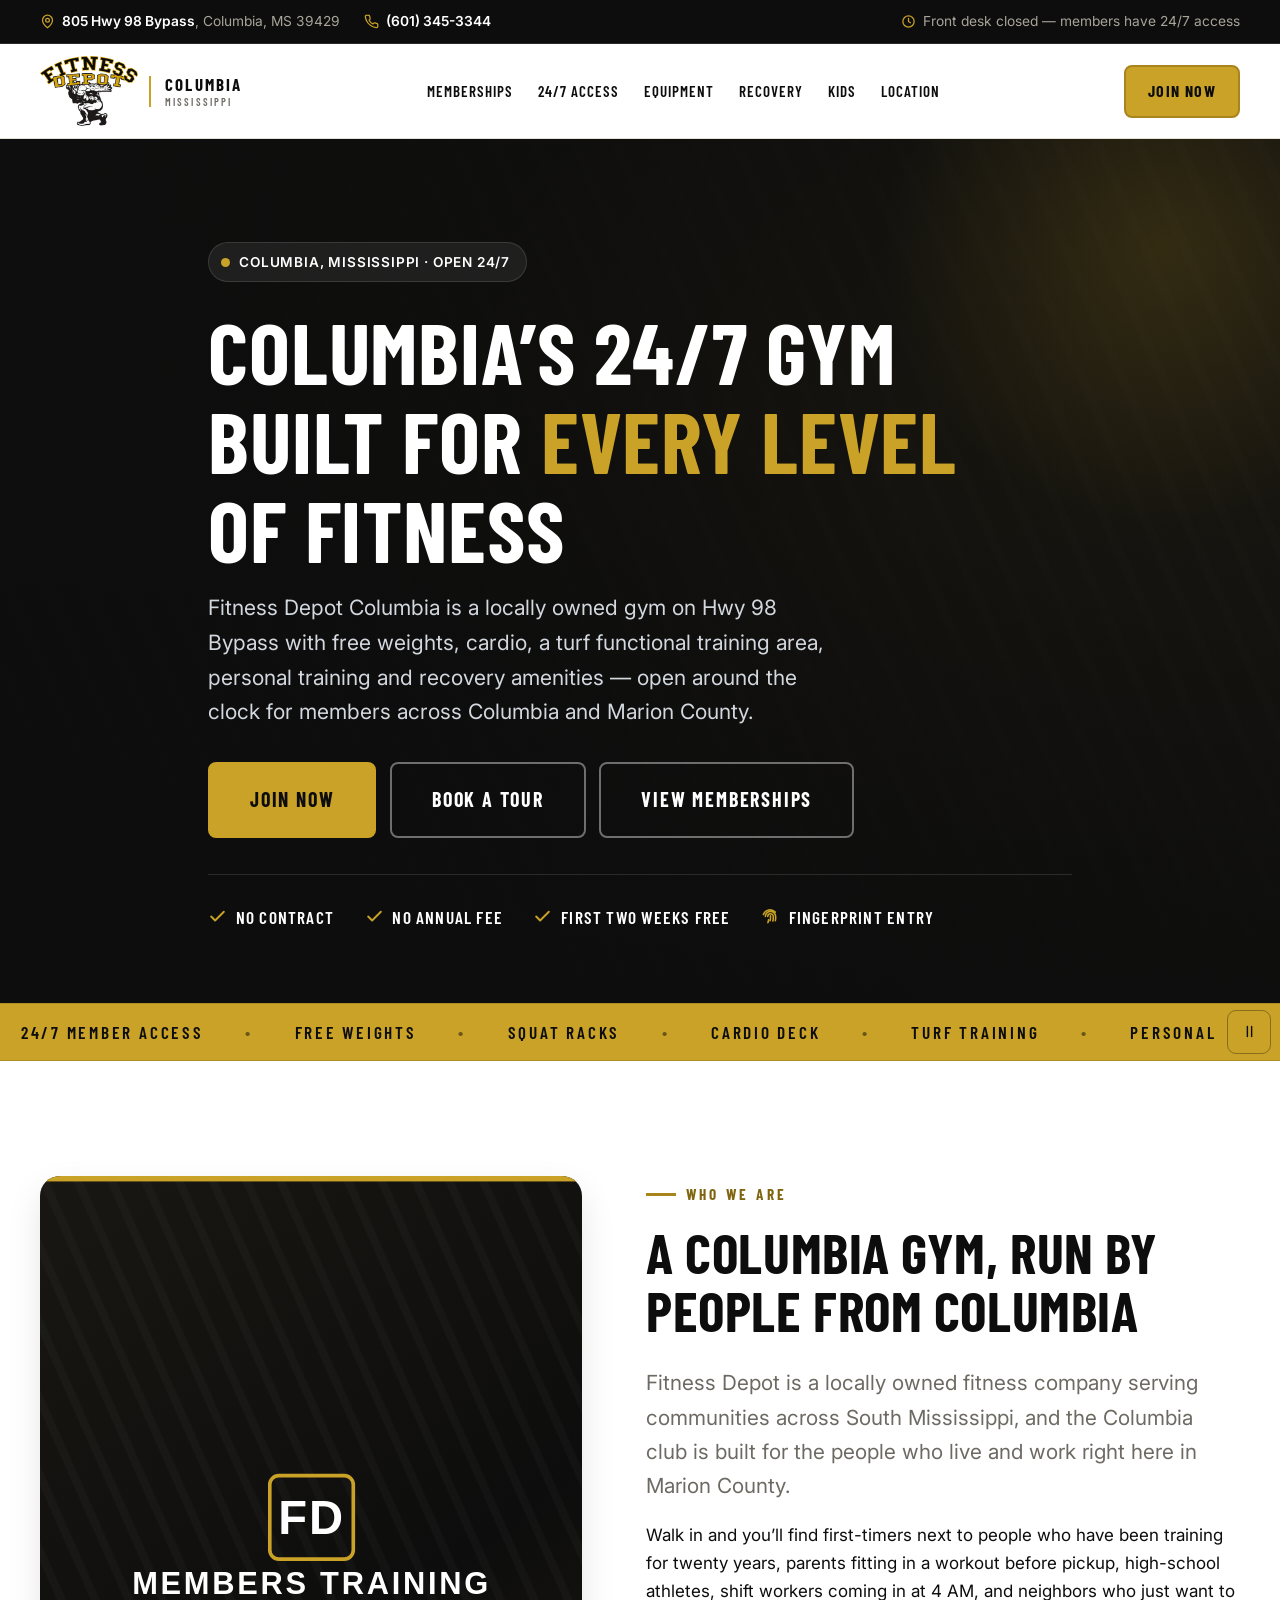
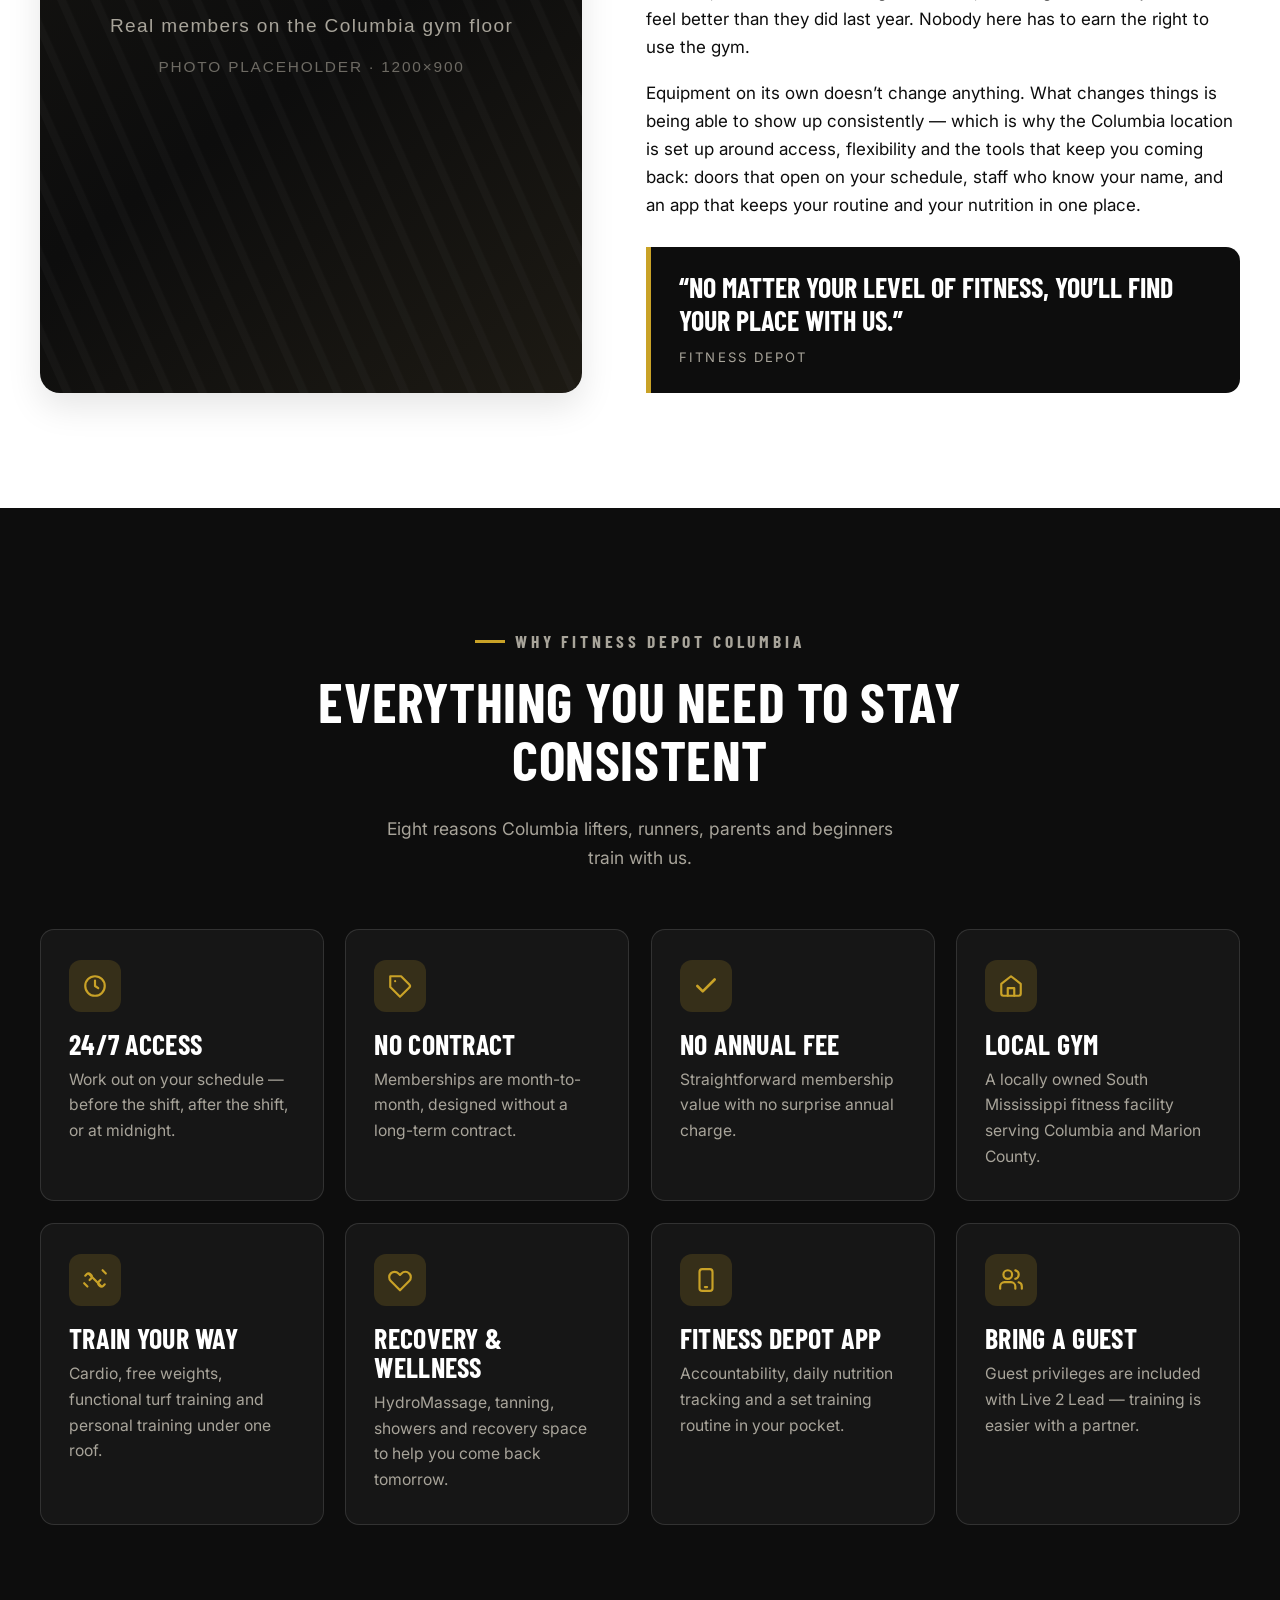
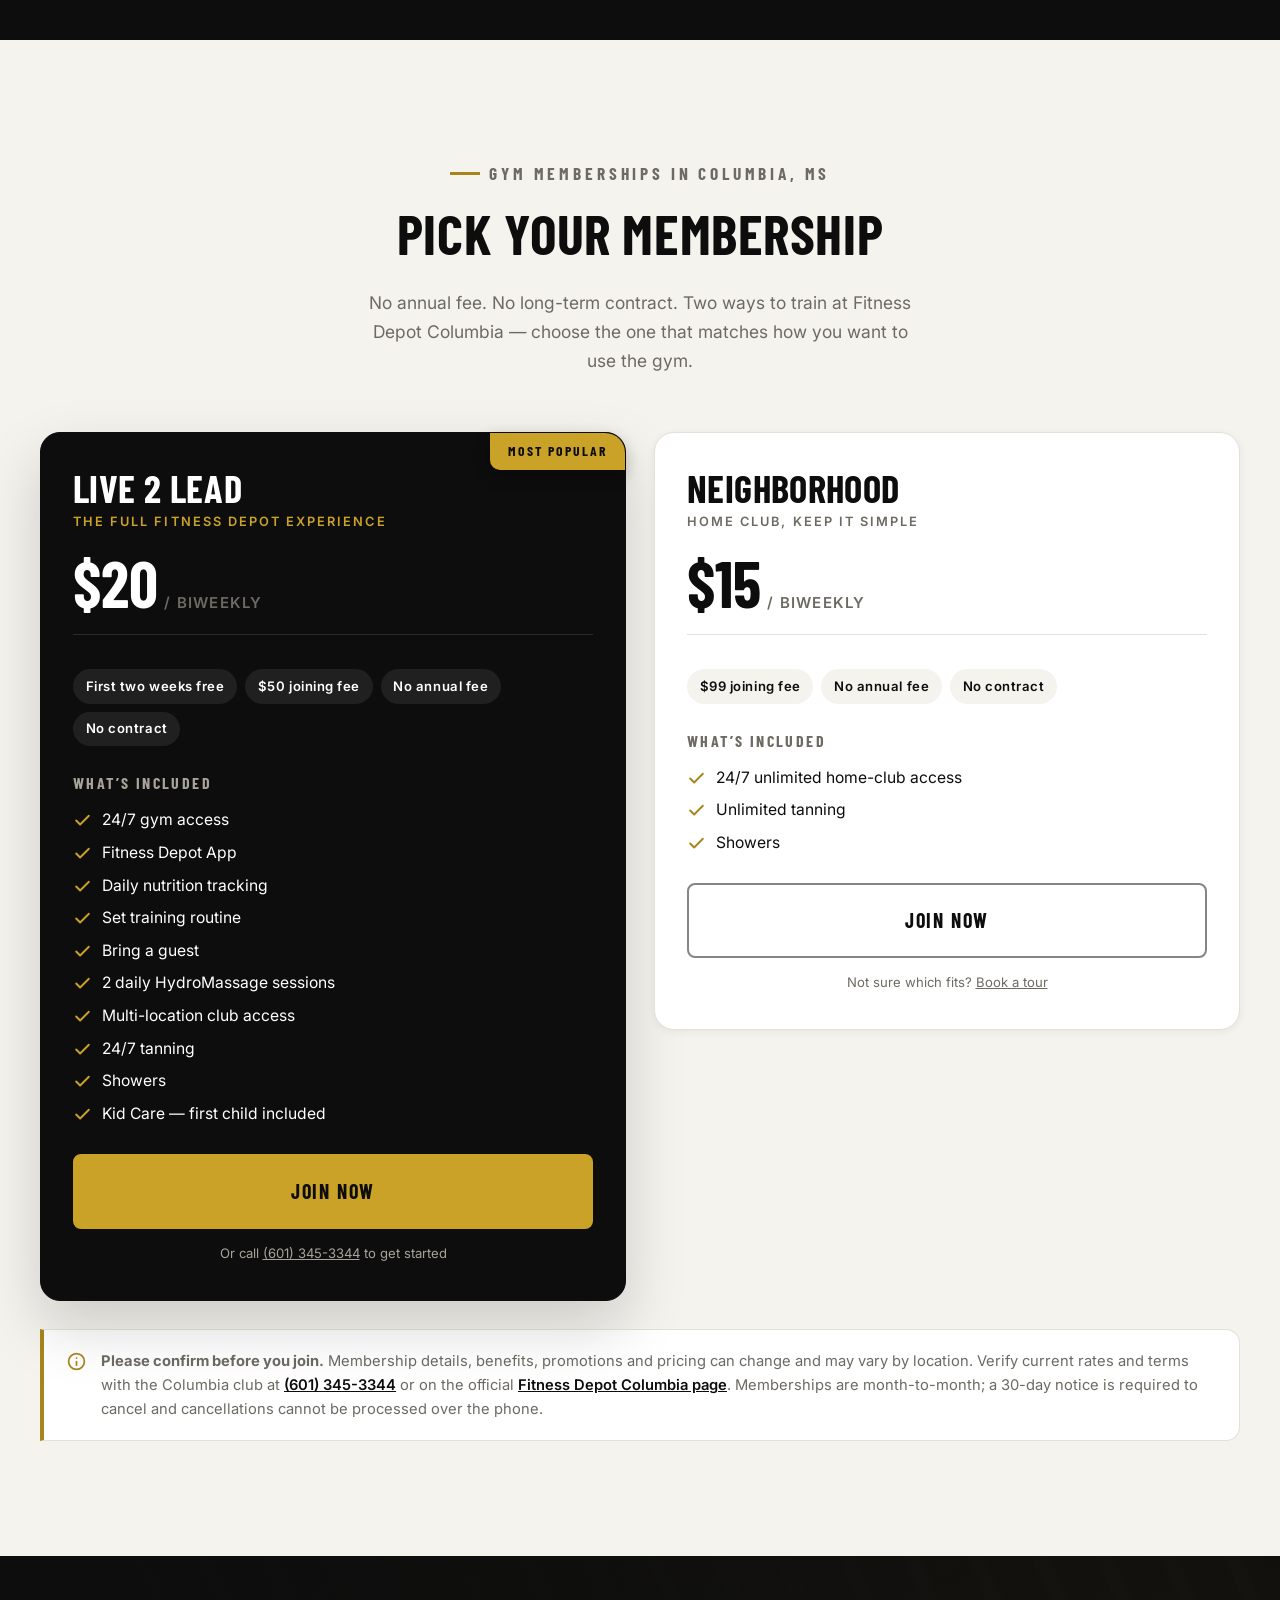
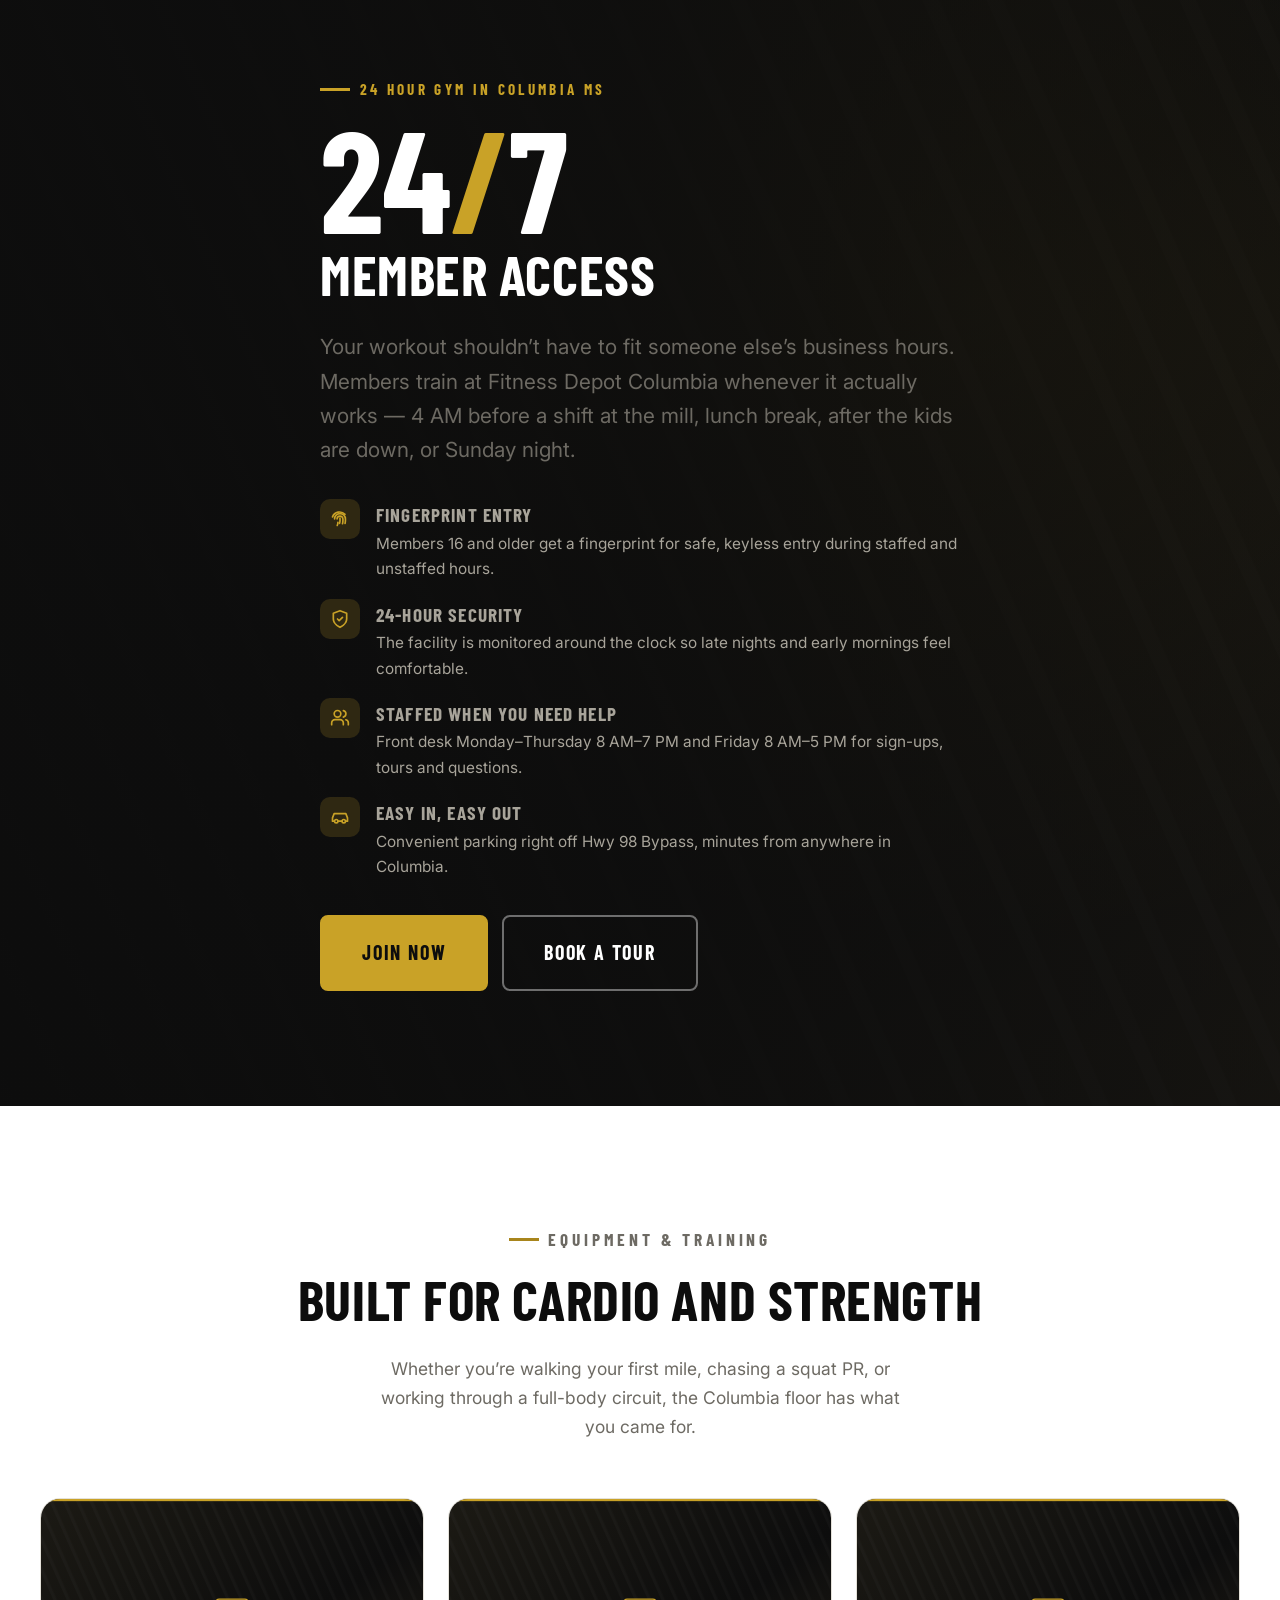
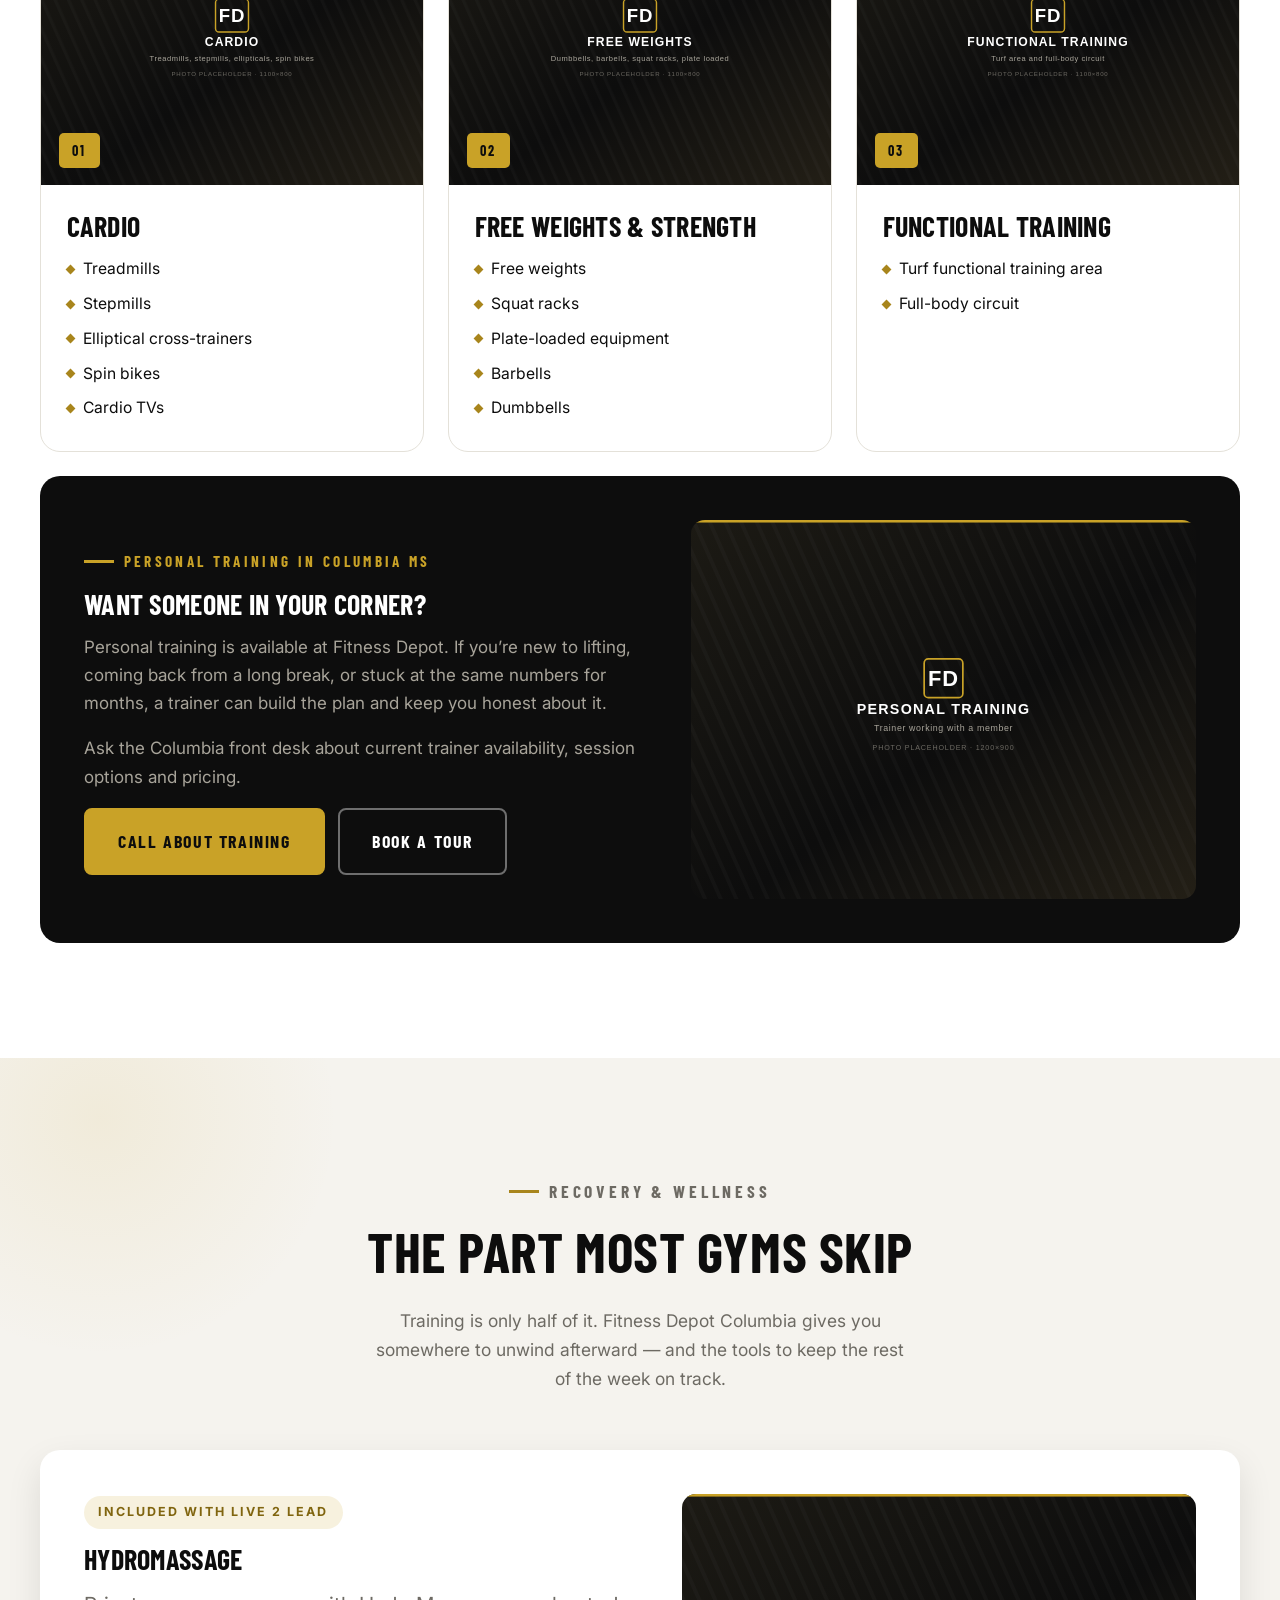
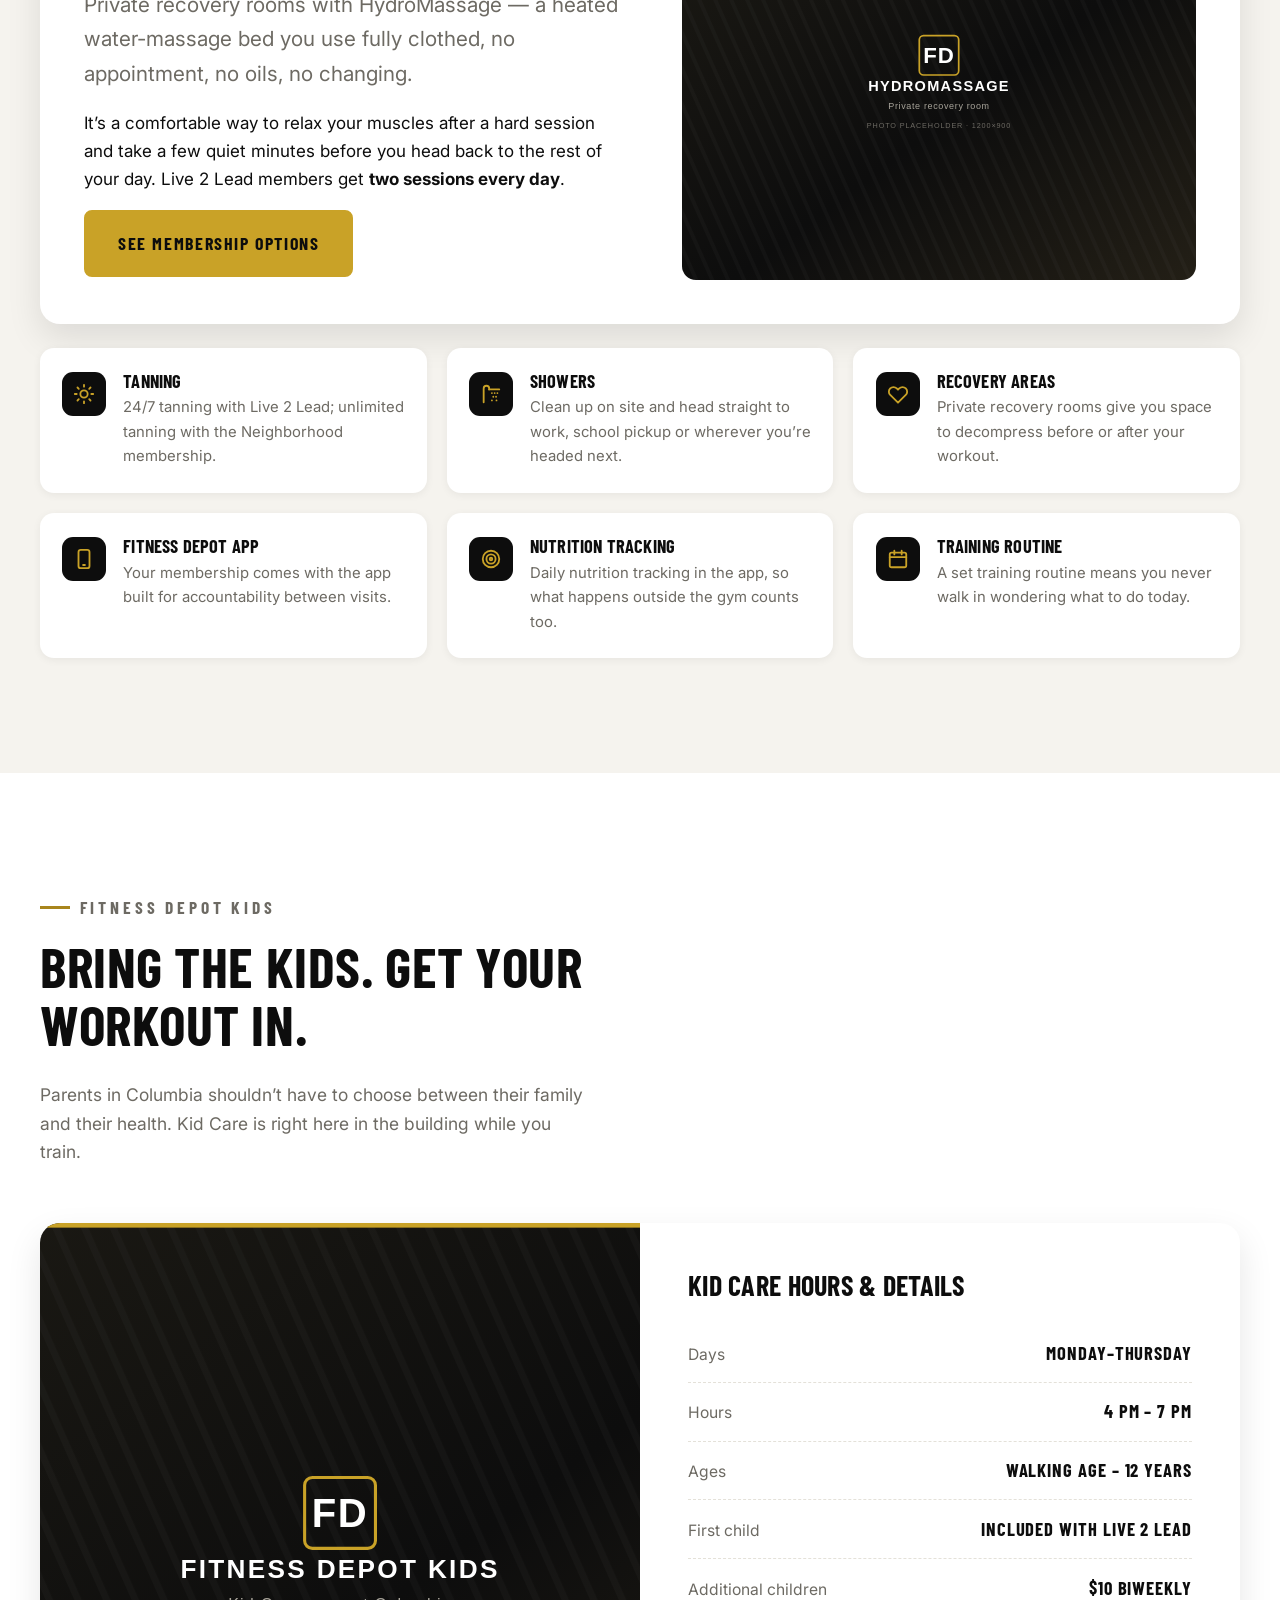
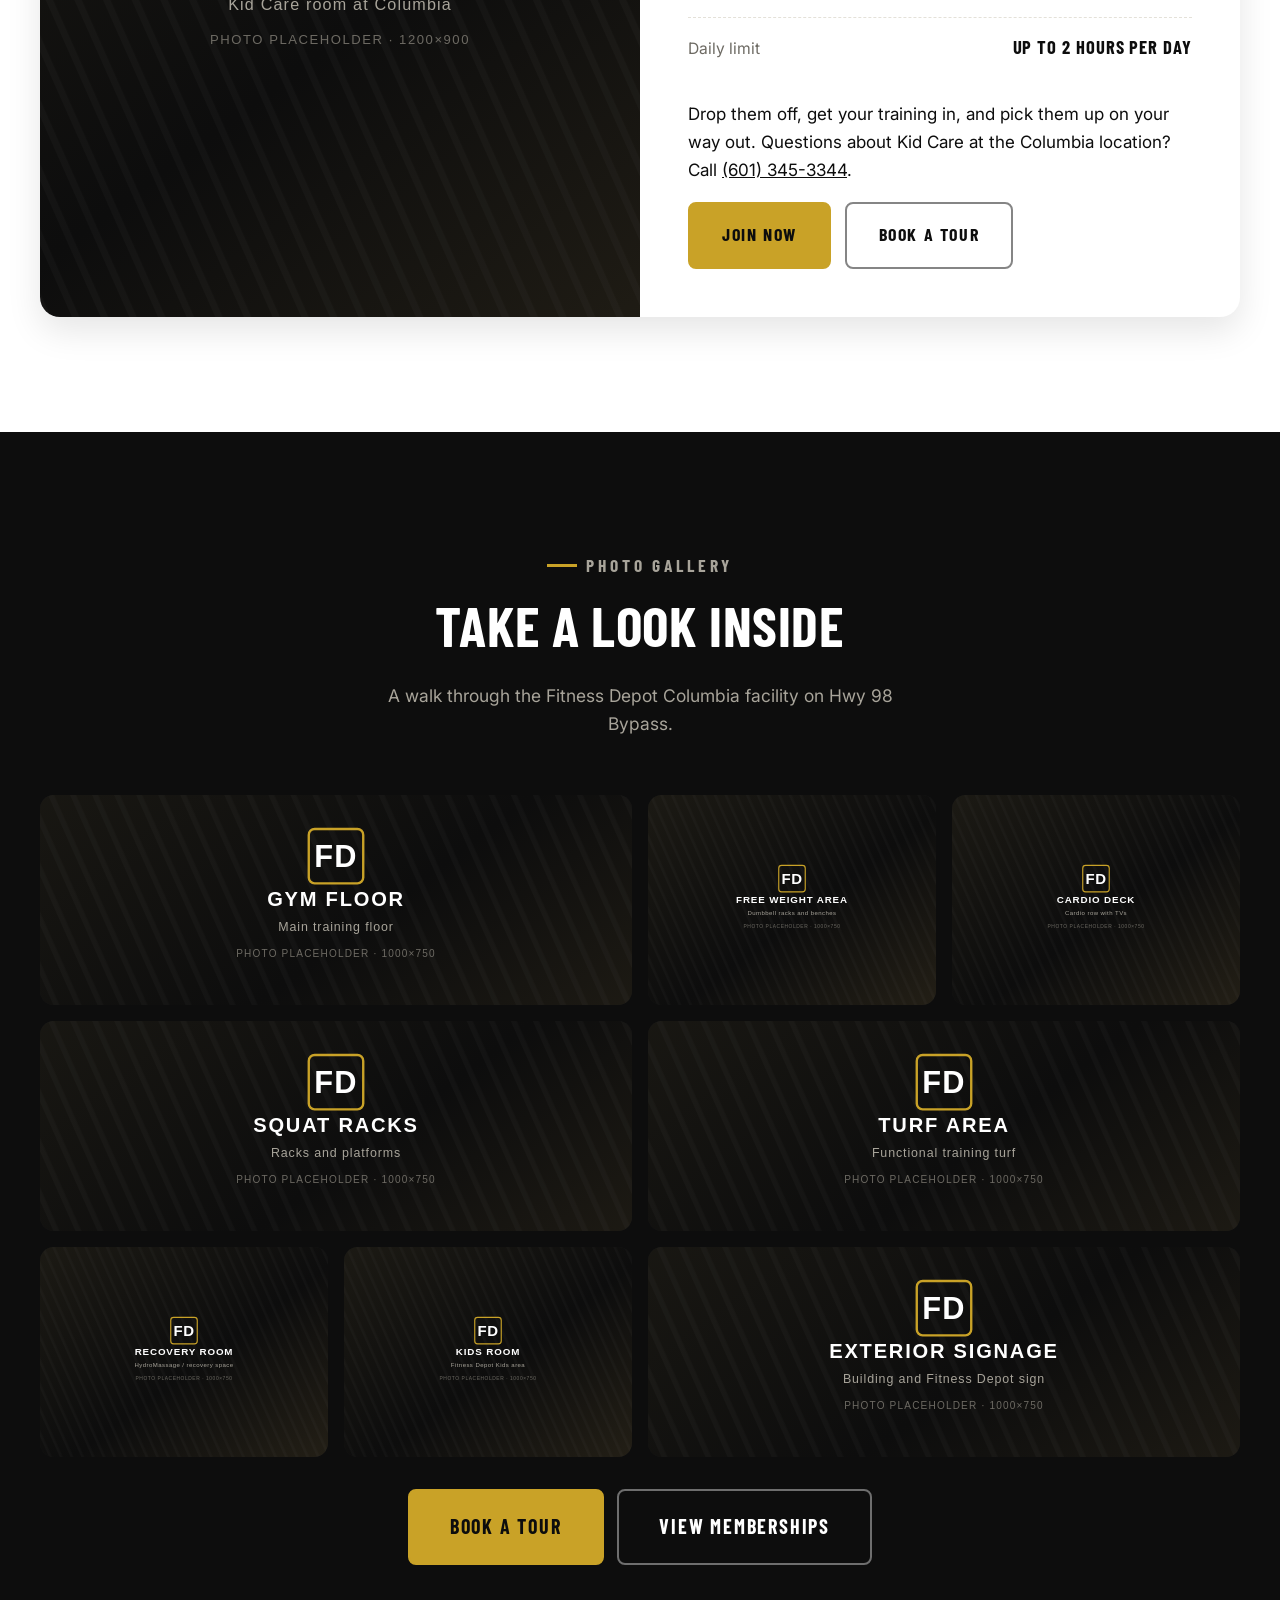
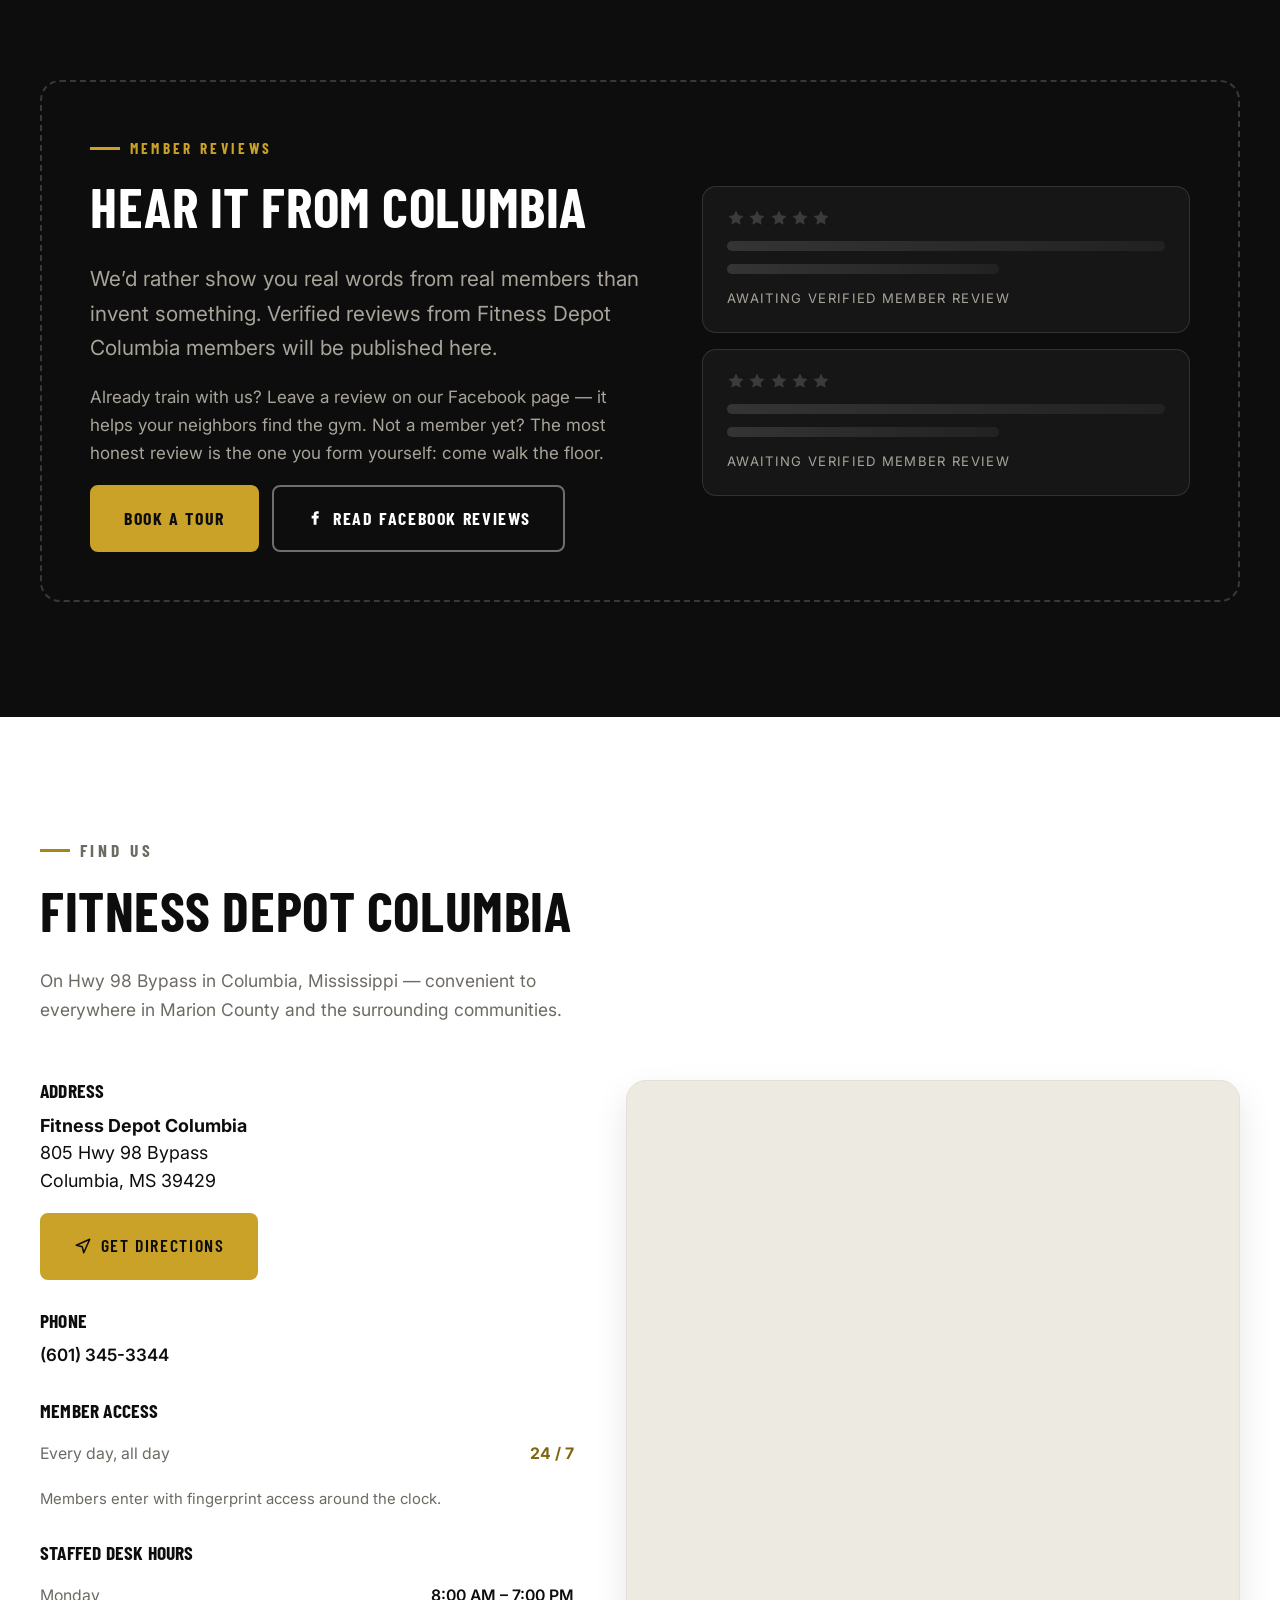
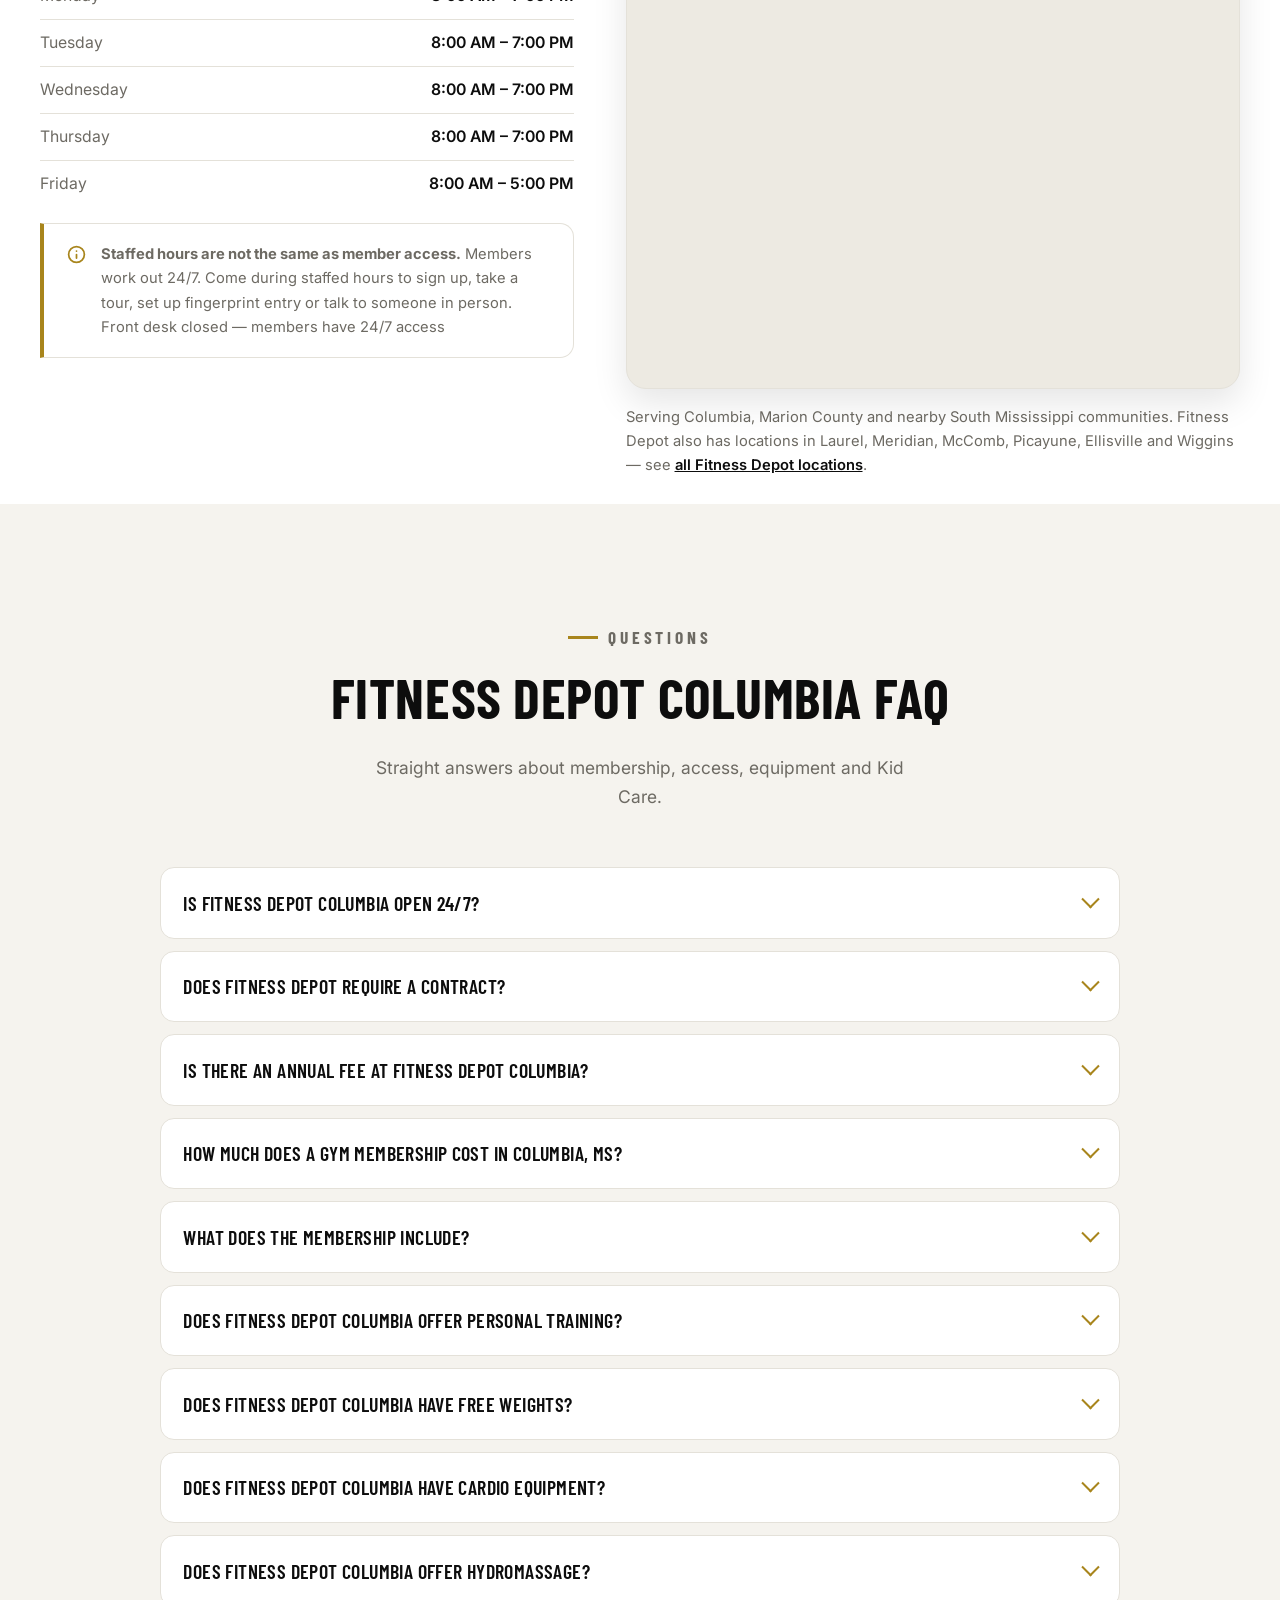
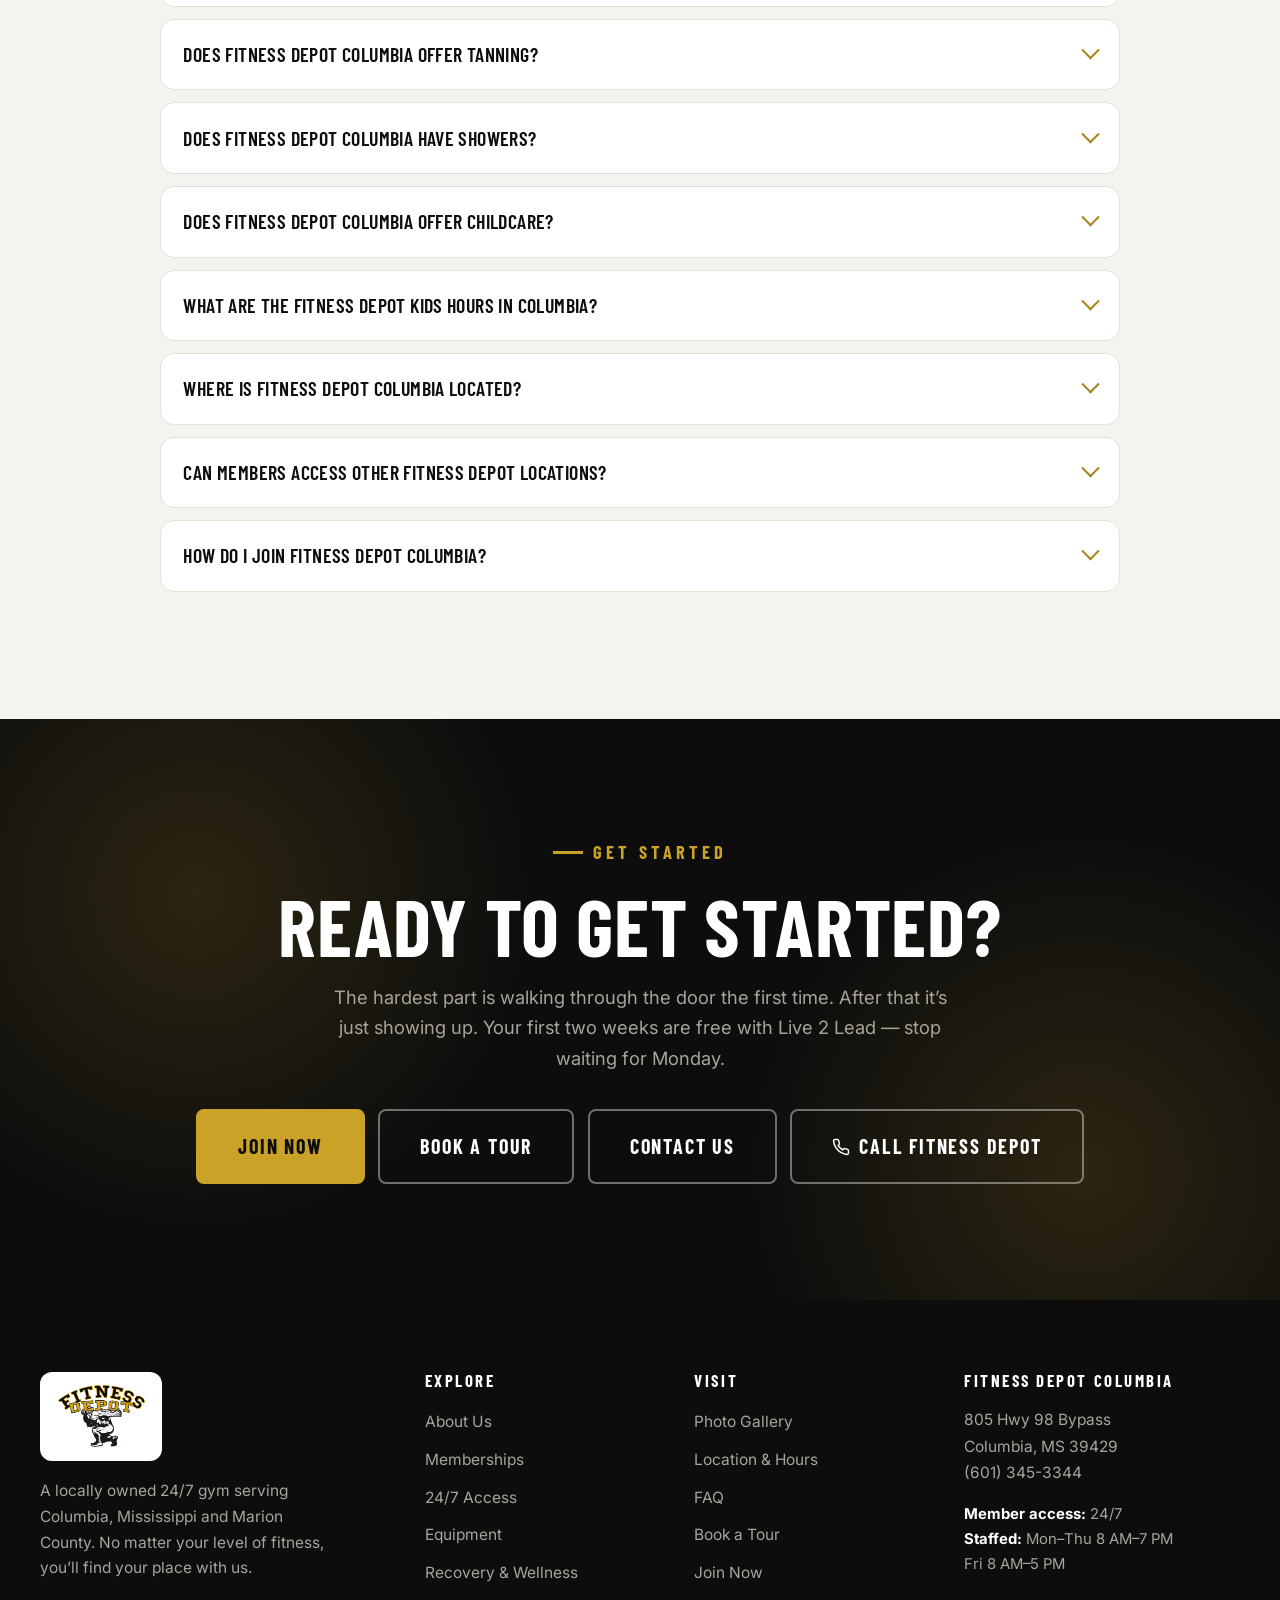
==== commit 2d43632a: "Cut 199 KB of images and fix four layout bugs Every gallery tile was inset by 40px. The tiles are <f" ====
--- a/index.html
+++ b/index.html
@@ -42,7 +42,7 @@
 
 <link rel="preconnect" href="https://fonts.googleapis.com">
 <link rel="preconnect" href="https://fonts.gstatic.com" crossorigin>
-<link rel="stylesheet" href="https://fonts.googleapis.com/css2?family=Barlow+Condensed:wght@500;600;700&family=Inter:wght@400;500;600;700&display=swap">
+<link rel="stylesheet" href="https://fonts.googleapis.com/css2?family=Barlow+Condensed:wght@600;700&family=Inter:wght@400;600;700&display=swap">
 <link rel="stylesheet" href="assets/css/styles.css">
 <!-- Hides .reveal blocks before first paint so they can animate in. The flag
      only means "scripting is on", which is not the same as "main.js arrived":
@@ -341,7 +341,6 @@
 <!-- Icon sprite -->
 <svg xmlns="http://www.w3.org/2000/svg" style="display:none" aria-hidden="true" focusable="false">
   <defs>
-    <g id="s" fill="none" stroke="currentColor" stroke-width="2" stroke-linecap="round" stroke-linejoin="round"></g>
   </defs>
   <symbol id="i-clock" viewBox="0 0 24 24" fill="none" stroke="currentColor" stroke-width="2" stroke-linecap="round" stroke-linejoin="round"><circle cx="12" cy="12" r="9"/><path d="M12 7v5l3 2"/></symbol>
   <symbol id="i-check" viewBox="0 0 24 24" fill="none" stroke="currentColor" stroke-width="2.4" stroke-linecap="round" stroke-linejoin="round"><path d="M20 6 9 17l-5-5"/></symbol>
@@ -402,7 +401,7 @@
   <div class="shell shell--wide header__inner">
     <a class="logo" href="#top" aria-label="Fitness Depot Columbia — home">
       <img class="logo__img" src="assets/img/logo-fitness-depot.png"
-           alt="Fitness Depot Columbia" width="720" height="514" decoding="async">
+           alt="Fitness Depot Columbia" width="320" height="228" decoding="async">
       <span class="logo__loc">Columbia<span>Mississippi</span></span>
     </a>
 
@@ -1000,7 +999,7 @@
              alt="Cardio equipment row with TVs at the Columbia Mississippi gym" width="1000" height="750" loading="lazy" decoding="async">
         <figcaption class="gallery__cap">Cardio Deck</figcaption>
       </figure>
-      <figure class="gallery__item">
+      <figure class="gallery__item gallery__item--wide">
         <img src="assets/img/gallery-squat-racks.svg"
              alt="Squat racks and lifting platforms at Fitness Depot Columbia" width="1000" height="750" loading="lazy" decoding="async">
         <figcaption class="gallery__cap">Squat Racks</figcaption>
@@ -1370,7 +1369,7 @@
       <div>
         <a class="logo logo--plate" href="#top" aria-label="Fitness Depot Columbia — home">
           <img src="assets/img/logo-fitness-depot.png" alt="Fitness Depot Columbia"
-               width="720" height="514" loading="lazy" decoding="async">
+               width="320" height="228" loading="lazy" decoding="async">
         </a>
         <p style="font-size:.97rem;max-width:30ch">
           A locally owned 24/7 gym serving Columbia, Mississippi and Marion County.
--- a/assets/css/styles.css
+++ b/assets/css/styles.css
@@ -22,7 +22,6 @@
 
   --fd-ink: #0d0d0d;
   --fd-ink-2: #161616;
-  --fd-ink-3: #232323;
 
   /* ---- Neutrals (warmed slightly to sit with the gold) ---- */
   --steel: #6d6a63;
@@ -86,6 +85,9 @@
 }
 
 img { max-width: 100%; height: auto; display: block; }
+/* <figure> carries a UA default margin of 1em 40px. The gallery tiles are
+   figures, so every one was inset by 40px inside its own grid cell. */
+figure { margin: 0; }
 a { color: inherit; }
 button { font: inherit; }
 
@@ -165,7 +167,9 @@
 
 .section-head { max-width: 46rem; margin-bottom: clamp(2.25rem, 4.5vw, 3.5rem); }
 .section-head--center { margin-inline: auto; text-align: center; }
-.section-head p { color: var(--steel); font-size: 1.09rem; }
+/* ~66 characters per line; it was running to about 90. */
+.section-head p { color: var(--steel); font-size: 1.09rem; max-width: 34rem; }
+.section-head--center p { margin-inline: auto; }
 .section--dark .section-head p { color: var(--steel-light); }
 
 .eyebrow {
@@ -598,9 +602,7 @@
   gap: clamp(2.25rem, 5vw, 4.5rem);
   align-items: center;
 }
-.split--reverse .split__media { order: 2; }
 .split--even { align-items: stretch; grid-template-columns: 1.05fr 1.15fr; }
-.split--even .split__media--fill { display: flex; }
 .split--even .split__media--fill { display: flex; }
 .split--even .split__media--fill::before { display: none; }
 .split--even .split__media--fill img {
@@ -610,10 +612,11 @@
 }
 
 /* full-width stat band under the split */
-.stats--wide { margin-top: clamp(2rem, 4vw, 3rem); }
-.stats--wide div { padding-block: 1.75rem; }
-
-.split__media { position: relative; }
+
+/* isolation creates the stacking context that ::before's z-index:-1 needs.
+   position:relative alone does not, so the gold offset frame was painting
+   behind the page background and had never once been visible. */
+.split__media { position: relative; isolation: isolate; }
 .split__media img {
   width: 100%;
   border-radius: var(--radius-lg);
@@ -657,40 +660,12 @@
 }
 
 /* Stat row */
-.stats {
-  display: grid;
-  grid-template-columns: repeat(3, 1fr);
-  gap: 1px;
-  background: var(--line);
-  border: 1px solid var(--line);
-  border-radius: var(--radius);
-  overflow: hidden;
-  margin-top: 2rem;
-}
-.stats div { background: var(--white); padding: 1.35rem 1.25rem; text-align: center; }
-.stats dt {
-  font-family: var(--display);
-  font-size: clamp(1.7rem, 3.4vw, 2.35rem);
-  font-weight: 700;
-  color: var(--fd-gold-deep);
-  line-height: 1;
-}
-.stats dd {
-  margin: 0.4rem 0 0;
-  font-size: 0.79rem;
-  font-weight: 600;
-  letter-spacing: 0.13em;
-  text-transform: uppercase;
-  color: var(--steel);
-}
 
 /* ==========================================================================
    Cards
    ========================================================================== */
 
 .grid { display: grid; gap: 1.35rem; }
-.grid--2 { grid-template-columns: repeat(2, 1fr); }
-.grid--3 { grid-template-columns: repeat(3, 1fr); }
 .grid--4 { grid-template-columns: repeat(4, 1fr); }
 
 .card {
@@ -1141,6 +1116,11 @@
 .gallery {
   display: grid;
   grid-template-columns: repeat(4, 1fr);
+  grid-auto-rows: 210px;
+  /* No grid-auto-flow: dense. The wide/narrow sequence below tiles four
+     columns exactly as authored, so visual order matches DOM order and a
+     screen reader hears the tiles in the order they are seen. Keep that
+     property when swapping in real photos -- see docs/PHOTO-CHECKLIST.md. */
   gap: 1rem;
 }
 .gallery__item {
@@ -1148,11 +1128,10 @@
   display: block;
   overflow: hidden;
   border-radius: var(--radius);
-  aspect-ratio: 4 / 3;
+  height: 100%;
   background: var(--fd-ink-2);
 }
 .gallery__item--wide { grid-column: span 2; }
-.gallery__item--tall { grid-row: span 2; aspect-ratio: auto; }
 .gallery__item img {
   width: 100%;
   height: 100%;
@@ -1225,7 +1204,7 @@
   display: grid;
   grid-template-columns: 1fr 1.15fr;
   gap: clamp(2rem, 4vw, 3.5rem);
-  align-items: start;
+  align-items: stretch;
 }
 
 .info-block { margin-bottom: 1.9rem; }
@@ -1254,8 +1233,13 @@
   overflow: hidden;
   box-shadow: var(--shadow);
   background: var(--paper-2);
-  aspect-ratio: 4 / 3;
   border: 1px solid var(--line);
+  /* No aspect-ratio here. Stretching to the column sets the height, and an
+     aspect-ratio would then derive the WIDTH from that height and blow the
+     grid column out. min-height still reserves space before the deferred
+     iframe loads, so this costs nothing in layout shift. */
+  height: 100%;
+  min-height: 360px;
 }
 .map-frame iframe { width: 100%; height: 100%; border: 0; display: block; }
 .map-fallback {
@@ -1341,7 +1325,8 @@
   flex: none;
 }
 .faq__item[open] summary::after { transform: rotate(-135deg) translate(-3px, -3px); }
-.faq__answer { padding: 0 1.4rem 1.35rem; color: var(--steel); font-size: 1rem; }
+/* ~86 characters per line; it was running to about 127. */
+.faq__answer { padding: 0 1.4rem 1.35rem; color: var(--steel); font-size: 1rem; max-width: 46rem; }
 .faq__answer a { color: var(--fd-ink); font-weight: 600; }
 
 /* ==========================================================================
@@ -1356,7 +1341,6 @@
   padding-bottom: 3rem;
 }
 .footer .logo { color: var(--white); margin-bottom: 1.1rem; }
-.footer .logo__loc { color: var(--steel); }
 .footer h3 {
   color: var(--white);
   font-size: 1.05rem;
@@ -1463,6 +1447,7 @@
 @media (max-width: 1080px) {
   .footer__grid { grid-template-columns: 1fr 1fr; }
   .grid--4 { grid-template-columns: repeat(2, 1fr); }
+  .equip, .tiles { grid-template-columns: repeat(2, 1fr); }
 }
 
 @media (max-width: 1160px) {
@@ -1502,16 +1487,13 @@
 
   .split, .recovery__hero, .pt-banner, .kids__panel,
   .location, .reviews__panel { grid-template-columns: 1fr; }
-  .split--reverse .split__media { order: 0; }
-  .split__media::before { display: none; }
+    .split__media::before { display: none; }
   .kids__media img { min-height: 260px; }
 
-  .equip, .tiles, .grid--3 { grid-template-columns: repeat(2, 1fr); }
-  .plans { grid-template-columns: 1fr; }
+  .equip, .tiles,   .plans { grid-template-columns: 1fr; }
 
   .gallery { grid-template-columns: repeat(2, 1fr); }
   .gallery__item--wide { grid-column: span 2; }
-  .gallery__item--tall { grid-row: span 1; aspect-ratio: 4 / 3; }
 
   .mobile-cta { display: flex; }
   /* The bar measures ~79px, so the old 74px reserve left the last slice of the
@@ -1524,8 +1506,8 @@
 }
 
 @media (max-width: 640px) {
-  .grid--2, .grid--3, .grid--4, .equip, .tiles { grid-template-columns: 1fr; }
-  .stats { grid-template-columns: 1fr; }
+  .grid--4, .equip, .tiles { grid-template-columns: 1fr; }
+  .split__media::before { display: none; }
   .gallery { grid-template-columns: 1fr; }
   .gallery__item--wide { grid-column: span 1; }
   .btn { width: 100%; }
